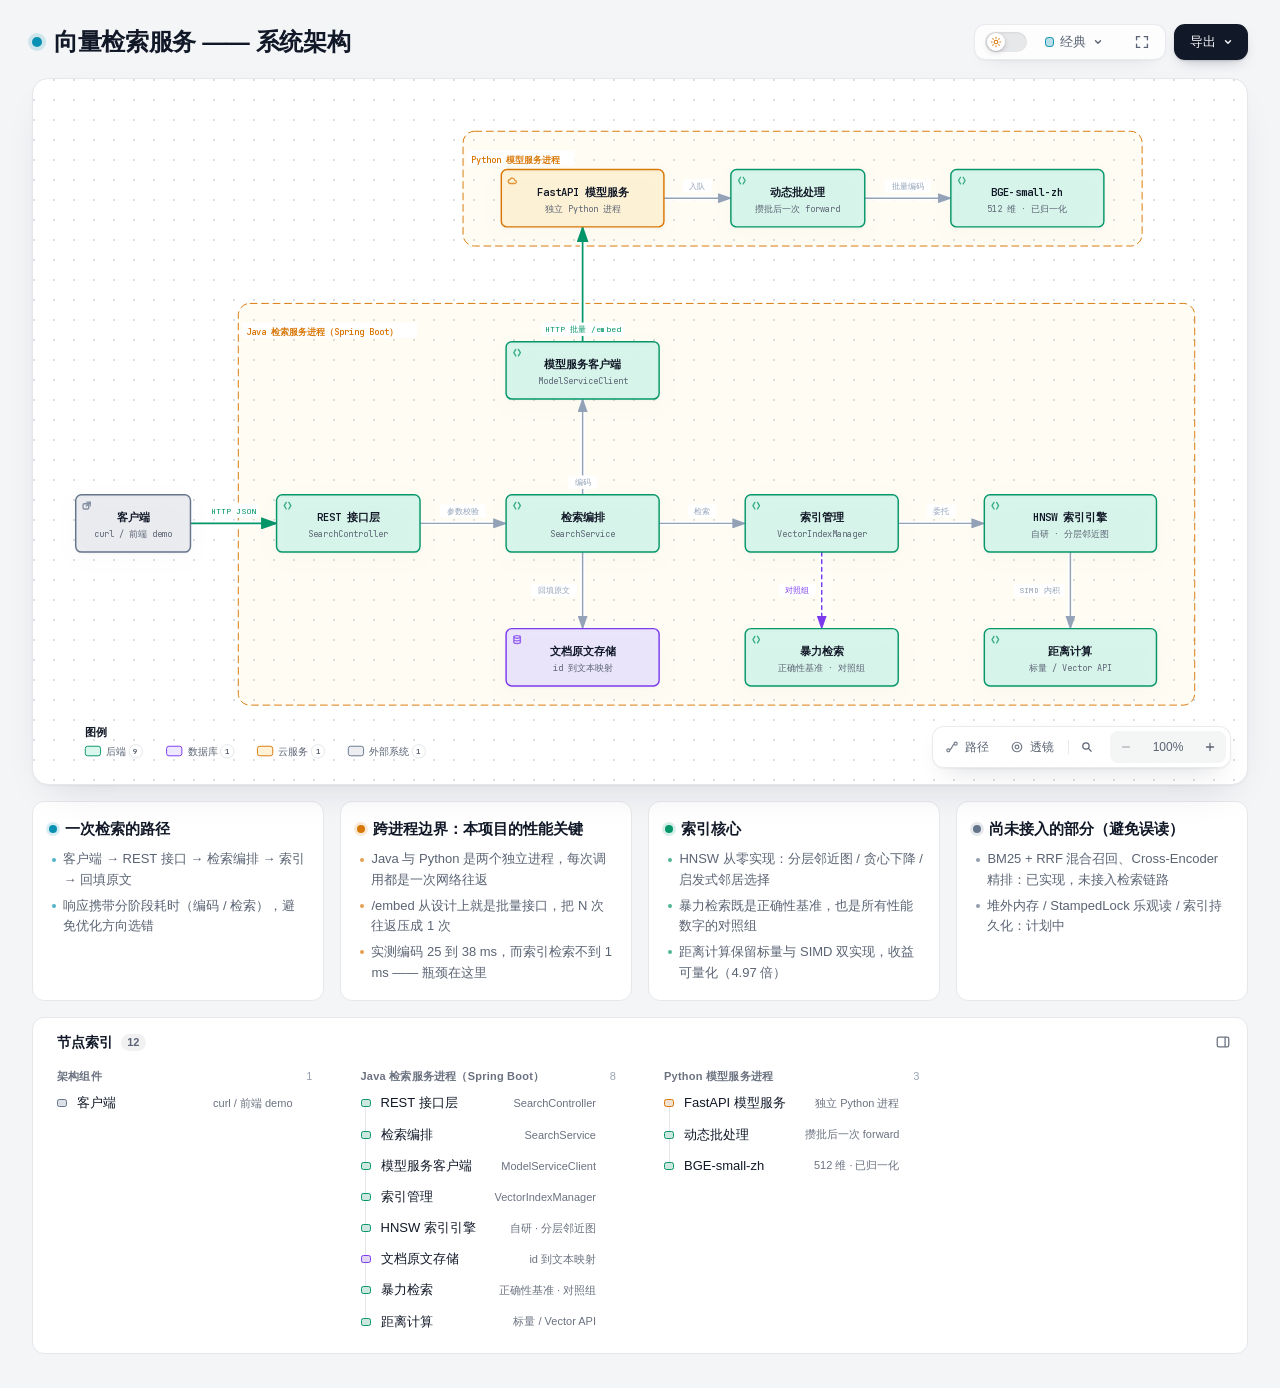
==== docs/architecture.html @ 34868aad "docs: 系统架构图 + 简历文案，并把堆外取舍写进设计决策 ## 架构图  docs/architecture.html —— 可交互（缩放 / 深浅色 / 导出图片），直接双击打开。 由 doc" ====
<!DOCTYPE html>
<html lang="zh-CN" data-theme="dark" data-preset="classic">
<head>
  <meta charset="UTF-8">
  <meta name="viewport" content="width=device-width, initial-scale=1.0">
  <meta name="generator" content="archify 3.0.1">
  <meta name="archify-reader-contract" content="declared-wide-v1">
  <title>向量检索服务 —— 系统架构</title>
  <script>
    // Resolve the theme before first paint so light-preference users don't
    // see a dark flash. The toolbar script below re-applies with UI state.
    (function () {
      try {
        var theme = null;
        try {
          var param = new URLSearchParams(window.location.search).get('theme');
          if (param === 'light' || param === 'dark') theme = param;
          if (new URLSearchParams(window.location.search).get('embed') === '1') {
            document.documentElement.setAttribute('data-embed', 'true');
          }
          if (new URLSearchParams(window.location.search).get('present') === '1') {
            document.documentElement.setAttribute('data-present', 'true');
          }
        } catch (_) {}
        if (!theme) {
          try { theme = localStorage.getItem('archify-theme'); } catch (_) {}
        }
        if (theme !== 'light' && theme !== 'dark') {
          theme = window.matchMedia('(prefers-color-scheme: light)').matches ? 'light' : 'dark';
        }
        document.documentElement.setAttribute('data-theme', theme);
      } catch (_) {}
    })();
  </script>
  <style id="archify-fonts">
/*
JetBrains Mono variable WOFF2 subsets from Google Fonts service revision v24.
These fixed bytes are shared by the viewer and its SVG/raster exports.
No local() source: an installed copy must not override the bundled font.
Uncovered characters (including CJK) still use the system fallback stack.
Upstream: https://github.com/JetBrains/JetBrainsMono

cyrillic-ext    1664 bytes  sha256 9343de2ca5d9549f792e7962375af8efb0f320c7643bfd36c884b5a30e5c396f
cyrillic        8892 bytes  sha256 4995a9a43ac659ec32fcd8b463755cd6a07b31a6e6b3894a6a153b661cf490e2
greek           6800 bytes  sha256 49c3da6c9a2b279b0f1f860f5cfb1f5dc38d88a5c7be9c9b1837bbc4e3db6111
vietnamese      5872 bytes  sha256 d44eb1936043a56038eb02dd70b243f379bef65783f94ec12f277550720411f1
latin-ext      11596 bytes  sha256 9c38cb2d0d2d93c1ee6e21fa78db76f13ea7e15e15cc64214c7ca89b6aaa35c4
latin          31340 bytes  sha256 2c32b9b3ee358c119e210f6f5195f9bd34894d78a785ff2e95d60e718e400af4

Copyright 2020 The JetBrains Mono Project Authors (https://github.com/JetBrains/JetBrainsMono)

This Font Software is licensed under the SIL Open Font License, Version 1.1.
This license is copied below, and is also available with a FAQ at:
https://openfontlicense.org


-----------------------------------------------------------
SIL OPEN FONT LICENSE Version 1.1 - 26 February 2007
-----------------------------------------------------------

PREAMBLE
The goals of the Open Font License (OFL) are to stimulate worldwide
development of collaborative font projects, to support the font creation
efforts of academic and linguistic communities, and to provide a free and
open framework in which fonts may be shared and improved in partnership
with others.

The OFL allows the licensed fonts to be used, studied, modified and
redistributed freely as long as they are not sold by themselves. The
fonts, including any derivative works, can be bundled, embedded,
redistributed and/or sold with any software provided that any reserved
names are not used by derivative works. The fonts and derivatives,
however, cannot be released under any other type of license. The
requirement for fonts to remain under this license does not apply
to any document created using the fonts or their derivatives.

DEFINITIONS
"Font Software" refers to the set of files released by the Copyright
Holder(s) under this license and clearly marked as such. This may
include source files, build scripts and documentation.

"Reserved Font Name" refers to any names specified as such after the
copyright statement(s).

"Original Version" refers to the collection of Font Software components as
distributed by the Copyright Holder(s).

"Modified Version" refers to any derivative made by adding to, deleting,
or substituting -- in part or in whole -- any of the components of the
Original Version, by changing formats or by porting the Font Software to a
new environment.

"Author" refers to any designer, engineer, programmer, technical
writer or other person who contributed to the Font Software.

PERMISSION & CONDITIONS
Permission is hereby granted, free of charge, to any person obtaining
a copy of the Font Software, to use, study, copy, merge, embed, modify,
redistribute, and sell modified and unmodified copies of the Font
Software, subject to the following conditions:

1) Neither the Font Software nor any of its individual components,
in Original or Modified Versions, may be sold by itself.

2) Original or Modified Versions of the Font Software may be bundled,
redistributed and/or sold with any software, provided that each copy
contains the above copyright notice and this license. These can be
included either as stand-alone text files, human-readable headers or
in the appropriate machine-readable metadata fields within text or
binary files as long as those fields can be easily viewed by the user.

3) No Modified Version of the Font Software may use the Reserved Font
Name(s) unless explicit written permission is granted by the corresponding
Copyright Holder. This restriction only applies to the primary font name as
presented to the users.

4) The name(s) of the Copyright Holder(s) or the Author(s) of the Font
Software shall not be used to promote, endorse or advertise any
Modified Version, except to acknowledge the contribution(s) of the
Copyright Holder(s) and the Author(s) or with their explicit written
permission.

5) The Font Software, modified or unmodified, in part or in whole,
must be distributed entirely under this license, and must not be
distributed under any other license. The requirement for fonts to
remain under this license does not apply to any document created
using the Font Software.

TERMINATION
This license becomes null and void if any of the above conditions are
not met.

DISCLAIMER
THE FONT SOFTWARE IS PROVIDED "AS IS", WITHOUT WARRANTY OF ANY KIND,
EXPRESS OR IMPLIED, INCLUDING BUT NOT LIMITED TO ANY WARRANTIES OF
MERCHANTABILITY, FITNESS FOR A PARTICULAR PURPOSE AND NONINFRINGEMENT
OF COPYRIGHT, PATENT, TRADEMARK, OR OTHER RIGHT. IN NO EVENT SHALL THE
COPYRIGHT HOLDER BE LIABLE FOR ANY CLAIM, DAMAGES OR OTHER LIABILITY,
INCLUDING ANY GENERAL, SPECIAL, INDIRECT, INCIDENTAL, OR CONSEQUENTIAL
DAMAGES, WHETHER IN AN ACTION OF CONTRACT, TORT OR OTHERWISE, ARISING
FROM, OUT OF THE USE OR INABILITY TO USE THE FONT SOFTWARE OR FROM
OTHER DEALINGS IN THE FONT SOFTWARE.
*/
    /* cyrillic-ext */
    @font-face { font-family: 'JetBrains Mono'; font-style: normal; font-weight: 400 800; font-display: swap;
      src: url([data-uri]) format('woff2');
      unicode-range: U+0460-052F, U+1C80-1C8A, U+20B4, U+2DE0-2DFF, U+A640-A69F, U+FE2E-FE2F; }
    /* cyrillic */
    @font-face { font-family: 'JetBrains Mono'; font-style: normal; font-weight: 400 800; font-display: swap;
      src: url([data-uri]) format('woff2');
      unicode-range: U+0301, U+0400-045F, U+0490-0491, U+04B0-04B1, U+2116; }
    /* greek */
    @font-face { font-family: 'JetBrains Mono'; font-style: normal; font-weight: 400 800; font-display: swap;
      src: url([data-uri]) format('woff2');
      unicode-range: U+0370-0377, U+037A-037F, U+0384-038A, U+038C, U+038E-03A1, U+03A3-03FF; }
    /* vietnamese */
    @font-face { font-family: 'JetBrains Mono'; font-style: normal; font-weight: 400 800; font-display: swap;
      src: url([data-uri]) format('woff2');
      unicode-range: U+0102-0103, U+0110-0111, U+0128-0129, U+0168-0169, U+01A0-01A1, U+01AF-01B0, U+0300-0301, U+0303-0304, U+0308-0309, U+0323, U+0329, U+1EA0-1EF9, U+20AB; }
    /* latin-ext */
    @font-face { font-family: 'JetBrains Mono'; font-style: normal; font-weight: 400 800; font-display: swap;
      src: url([data-uri]) format('woff2');
      unicode-range: U+0100-02BA, U+02BD-02C5, U+02C7-02CC, U+02CE-02D7, U+02DD-02FF, U+0304, U+0308, U+0329, U+1D00-1DBF, U+1E00-1E9F, U+1EF2-1EFF, U+2020, U+20A0-20AB, U+20AD-20C0, U+2113, U+2C60-2C7F, U+A720-A7FF; }
    /* latin */
    @font-face { font-family: 'JetBrains Mono'; font-style: normal; font-weight: 400 800; font-display: swap;
      src: url([data-uri]) format('woff2');
      unicode-range: U+0000-00FF, U+0131, U+0152-0153, U+02BB-02BC, U+02C6, U+02DA, U+02DC, U+0304, U+0308, U+0329, U+2000-206F, U+20AC, U+2122, U+2191, U+2193, U+2212, U+2215, U+FEFF, U+FFFD; }
  </style>
  <style>
    /* ==========================================================
       THEME VARIABLES — switch by toggling [data-theme] on <html>
       ========================================================== */
    :root,
    [data-theme="dark"] {
      --bg: #020617;
      --grid: #1e293b;
      --canvas-dot: rgba(148, 163, 184, 0.16);
      --text: #ffffff;
      --text-muted: #94a3b8;
      --text-dim: #475569;
      /* UI chrome and menu hints need more contrast than SVG .t-dim accents */
      --text-faint: #7d8da1;

      --panel: rgba(15, 23, 42, 0.5);
      --panel-border: #1e293b;
      --lane-fill: rgba(15, 23, 42, 0.22);
      --lane-stroke: #334155;

      --arrow: #64748b;
      --arrow-emphasis: #34d399;

      /* Opaque mask color used behind semi-transparent component fills
         so the arrows drawn underneath are properly hidden. */
      --mask: #0f172a;

      --frontend-fill:    rgba(8, 51, 68, 0.4);
      --frontend-stroke:  #22d3ee;
      --backend-fill:     rgba(6, 78, 59, 0.4);
      --backend-stroke:   #34d399;
      --database-fill:    rgba(76, 29, 149, 0.4);
      --database-stroke:  #a78bfa;
      --cloud-fill:       rgba(120, 53, 15, 0.3);
      --cloud-stroke:     #fbbf24;
      --security-fill:    rgba(136, 19, 55, 0.4);
      --security-stroke:  #fb7185;
      --messagebus-fill:  rgba(251, 146, 60, 0.3);
      --messagebus-stroke:#fb923c;
      --external-fill:    rgba(30, 41, 59, 0.5);
      --external-stroke:  #94a3b8;

      --toolbar-bg:       rgba(15, 23, 42, 0.8);
      --toolbar-border:   #334155;
      --toolbar-text:     #e2e8f0;
      --toolbar-hover:    rgba(15, 23, 42, 0.95);
      --toolbar-menu-bg:  #0f172a;
    }

    [data-theme="light"] {
      --bg: #f4f5f7;
      --grid: #e9edf2;
      --canvas-dot: #d9dee5;
      --text: #111827;
      --text-muted: #5b6474;
      --text-dim: #9aa3b2;
      --text-faint: #6b7280;

      --panel: #ffffff;
      --panel-border: #e5e7eb;
      --lane-fill: rgba(248, 250, 252, 0.65);
      --lane-stroke: #cbd5e1;

      --arrow: #94a3b8;
      --arrow-emphasis: #059669;

      --mask: #ffffff;

      --frontend-fill: rgba(34, 211, 238, 0.15);
      --frontend-stroke: #0891b2;
      --backend-fill: rgba(52, 211, 153, 0.18);
      --backend-stroke: #059669;
      --database-fill: rgba(167, 139, 250, 0.2);
      --database-stroke: #7c3aed;
      --cloud-fill: rgba(251, 191, 36, 0.18);
      --cloud-stroke: #d97706;
      --security-fill: rgba(251, 113, 133, 0.15);
      --security-stroke: #e11d48;
      --messagebus-fill: rgba(251, 146, 60, 0.15);
      --messagebus-stroke: #ea580c;
      --external-fill: rgba(148, 163, 184, 0.18);
      --external-stroke: #64748b;

      --toolbar-bg:       rgba(255, 255, 255, 0.92);
      --toolbar-border:   #cbd5e1;
      --toolbar-text:     #334155;
      --toolbar-hover:    #ffffff;
      --toolbar-menu-bg:  #ffffff;
    }

    /* ==========================================================
       SIGNAL FLOW — an opt-in, motion-forward visual preset.
       The variables also target a standalone exported SVG, whose
       root carries data-preset and data-theme directly.
       ========================================================== */
    [data-preset="signal-flow"][data-theme="dark"] {
      --bg: #030711;
      --grid: #15233a;
      --panel: rgba(6, 14, 28, 0.78);
      --panel-border: #1d3350;
      --lane-fill: rgba(9, 22, 40, 0.5);
      --lane-stroke: #2c4564;
      --text: #f5fbff;
      --text-muted: #9eb0c7;
      --text-dim: #52667f;
      --text-faint: #7890ad;
      --mask: #07101e;
      --frontend-fill: rgba(6, 182, 212, 0.14);
      --frontend-stroke: #67e8f9;
      --backend-fill: rgba(16, 185, 129, 0.14);
      --backend-stroke: #5eead4;
      --database-fill: rgba(139, 92, 246, 0.16);
      --database-stroke: #c4b5fd;
      --cloud-fill: rgba(245, 158, 11, 0.13);
      --cloud-stroke: #fcd34d;
      --security-fill: rgba(244, 63, 94, 0.13);
      --security-stroke: #fda4af;
      --messagebus-fill: rgba(249, 115, 22, 0.13);
      --messagebus-stroke: #fdba74;
      --external-fill: rgba(71, 85, 105, 0.24);
      --external-stroke: #a5b4c7;
      --arrow: #7890ad;
      --arrow-emphasis: #2dd4bf;
      --toolbar-bg: rgba(7, 16, 30, 0.86);
      --toolbar-border: #29415f;
      --toolbar-menu-bg: #07101e;
    }

    [data-preset="signal-flow"][data-theme="light"] {
      --bg: #f4f9fc;
      --grid: #d4e5ee;
      --panel: rgba(255, 255, 255, 0.82);
      --panel-border: #bfd5e2;
      --lane-fill: rgba(232, 243, 248, 0.62);
      --lane-stroke: #a9c5d5;
      --text: #102638;
      --text-muted: #587287;
      --text-dim: #8aa2b4;
      --text-faint: #668397;
      --mask: #ffffff;
      --frontend-fill: rgba(6, 182, 212, 0.09);
      --frontend-stroke: #0789a1;
      --backend-fill: rgba(5, 150, 105, 0.09);
      --backend-stroke: #087f69;
      --database-fill: rgba(124, 58, 237, 0.09);
      --database-stroke: #7254c7;
      --cloud-fill: rgba(217, 119, 6, 0.08);
      --cloud-stroke: #b9670b;
      --security-fill: rgba(225, 29, 72, 0.08);
      --security-stroke: #c53a59;
      --messagebus-fill: rgba(234, 88, 12, 0.08);
      --messagebus-stroke: #c65f27;
      --external-fill: rgba(100, 116, 139, 0.1);
      --external-stroke: #607a8c;
      --arrow: #7b97aa;
      --arrow-emphasis: #0d9488;
    }

    /* ==========================================================
       BLUEPRINT — a review-first drafting preset for deployment,
       infrastructure, and technical design documentation. It keeps
       the same semantic palette and geometry while trading glow for
       precise grid contrast, squared materials, and drafting marks.
       ========================================================== */
    [data-preset="blueprint"][data-theme="dark"] {
      --bg: #06131f;
      --grid: #17425a;
      --panel: rgba(7, 27, 43, 0.9);
      --panel-border: #27627f;
      --lane-fill: rgba(10, 43, 66, 0.36);
      --lane-stroke: #34799a;
      --text: #e3f6ff;
      --text-muted: #91b8ca;
      --text-dim: #557e92;
      --text-faint: #739caf;
      --mask: #0a2031;
      --frontend-fill: rgba(26, 157, 193, 0.14);
      --frontend-stroke: #66d9ef;
      --backend-fill: rgba(31, 155, 124, 0.13);
      --backend-stroke: #69dfbd;
      --database-fill: rgba(120, 105, 196, 0.14);
      --database-stroke: #b4a8ff;
      --cloud-fill: rgba(197, 145, 43, 0.13);
      --cloud-stroke: #ffd166;
      --security-fill: rgba(199, 76, 104, 0.13);
      --security-stroke: #ff8da1;
      --messagebus-fill: rgba(207, 112, 49, 0.13);
      --messagebus-stroke: #ffad66;
      --external-fill: rgba(84, 119, 139, 0.18);
      --external-stroke: #a7cad9;
      --arrow: #78a3b7;
      --arrow-emphasis: #64dfc1;
      --toolbar-bg: rgba(7, 28, 45, 0.92);
      --toolbar-border: #34799a;
      --toolbar-text: #d8f3ff;
      --toolbar-hover: rgba(18, 58, 83, 0.95);
      --toolbar-menu-bg: #0a2031;
    }

    [data-preset="blueprint"][data-theme="light"] {
      --bg: #edf7fa;
      --grid: #b5d5e1;
      --panel: rgba(249, 253, 255, 0.94);
      --panel-border: #78aabd;
      --lane-fill: rgba(210, 232, 240, 0.42);
      --lane-stroke: #83b2c4;
      --text: #123344;
      --text-muted: #4e7486;
      --text-dim: #86a6b4;
      --text-faint: #668c9d;
      --mask: #f9fdff;
      --frontend-fill: rgba(8, 145, 178, 0.08);
      --frontend-stroke: #087f9c;
      --backend-fill: rgba(5, 128, 101, 0.08);
      --backend-stroke: #08755f;
      --database-fill: rgba(100, 75, 180, 0.08);
      --database-stroke: #6757a8;
      --cloud-fill: rgba(181, 120, 15, 0.08);
      --cloud-stroke: #a86609;
      --security-fill: rgba(190, 48, 80, 0.07);
      --security-stroke: #b32f50;
      --messagebus-fill: rgba(196, 81, 22, 0.07);
      --messagebus-stroke: #b65120;
      --external-fill: rgba(79, 112, 128, 0.08);
      --external-stroke: #506f7e;
      --arrow: #6d93a5;
      --arrow-emphasis: #087f69;
      --toolbar-bg: rgba(247, 252, 254, 0.94);
      --toolbar-border: #8ab5c5;
      --toolbar-text: #294f61;
      --toolbar-hover: #ffffff;
      --toolbar-menu-bg: #f9fdff;
    }

    /* ==========================================================
       EDITORIAL — a warm, publication-minded preset for design
       reviews, launch notes, and documentation. The diagram keeps
       the same semantic palette and exact geometry, but trades
       software chrome for paper, ink, ruled structure, and one
       restrained vermilion accent.
       ========================================================== */
    [data-preset="editorial"][data-theme="dark"] {
      --bg: #181611;
      --grid: #39342a;
      --panel: rgba(35, 31, 24, 0.96);
      --panel-border: #625a4a;
      --lane-fill: rgba(52, 46, 35, 0.46);
      --lane-stroke: #726957;
      --text: #f4eddf;
      --text-muted: #b9ae9b;
      --text-dim: #776e60;
      --text-faint: #9d917e;
      --mask: #231f18;
      --frontend-fill: rgba(43, 133, 142, 0.16);
      --frontend-stroke: #7fc6c7;
      --backend-fill: rgba(63, 132, 92, 0.16);
      --backend-stroke: #8fc29e;
      --database-fill: rgba(117, 91, 141, 0.17);
      --database-stroke: #c0a4d0;
      --cloud-fill: rgba(170, 119, 49, 0.16);
      --cloud-stroke: #d8ad68;
      --security-fill: rgba(157, 69, 65, 0.17);
      --security-stroke: #df9085;
      --messagebus-fill: rgba(174, 79, 42, 0.16);
      --messagebus-stroke: #df946f;
      --external-fill: rgba(126, 115, 96, 0.18);
      --external-stroke: #b8ad99;
      --arrow: #948978;
      --arrow-emphasis: #dd6b3d;
      --toolbar-bg: rgba(35, 31, 24, 0.92);
      --toolbar-border: #625a4a;
      --toolbar-text: #eee5d5;
      --toolbar-hover: #302a20;
      --toolbar-menu-bg: #231f18;
    }

    [data-preset="editorial"][data-theme="light"] {
      --bg: #f2eee5;
      --grid: #d8d0c2;
      --panel: rgba(251, 248, 241, 0.97);
      --panel-border: #c4b9a6;
      --lane-fill: rgba(229, 221, 207, 0.42);
      --lane-stroke: #b8aa94;
      --text: #242018;
      --text-muted: #6f6658;
      --text-dim: #a09788;
      --text-faint: #817767;
      --mask: #fbf8f1;
      --frontend-fill: rgba(31, 117, 126, 0.09);
      --frontend-stroke: #287e84;
      --backend-fill: rgba(42, 119, 75, 0.09);
      --backend-stroke: #397b53;
      --database-fill: rgba(105, 75, 130, 0.09);
      --database-stroke: #765d86;
      --cloud-fill: rgba(157, 103, 31, 0.1);
      --cloud-stroke: #9a671f;
      --security-fill: rgba(153, 58, 52, 0.09);
      --security-stroke: #9e463f;
      --messagebus-fill: rgba(182, 70, 27, 0.09);
      --messagebus-stroke: #ad4b25;
      --external-fill: rgba(101, 91, 75, 0.09);
      --external-stroke: #746b5e;
      --arrow: #8a806f;
      --arrow-emphasis: #bb4c23;
      --toolbar-bg: rgba(251, 248, 241, 0.94);
      --toolbar-border: #c4b9a6;
      --toolbar-text: #40392f;
      --toolbar-hover: #fffdf8;
      --toolbar-menu-bg: #fbf8f1;
    }

    * { margin: 0; padding: 0; box-sizing: border-box; }

    body {
      --archify-page-top: 2rem;
      font-family: -apple-system, BlinkMacSystemFont, 'Segoe UI', 'PingFang SC', 'Hiragino Sans GB', 'Microsoft YaHei', 'Noto Sans CJK SC', 'Noto Sans', Roboto, 'Helvetica Neue', Arial, sans-serif;
      -webkit-font-smoothing: antialiased;
      background: var(--bg);
      min-height: 100vh;
      padding: var(--archify-page-top) 2rem 2rem;
      color: var(--text);
      /* Theme surfaces change together; animating the page background leaves it
         visibly out of sync with the SVG and panel for the first 200ms. */
    }

    html[data-preset="signal-flow"] body {
      background-image:
        radial-gradient(circle at 18% -8%, rgba(34, 211, 238, 0.14), transparent 34rem),
        radial-gradient(circle at 92% 18%, rgba(139, 92, 246, 0.12), transparent 30rem);
      background-attachment: fixed;
    }
    html[data-preset="signal-flow"][data-theme="light"] body {
      background-image:
        radial-gradient(circle at 18% -8%, rgba(6, 182, 212, 0.12), transparent 34rem),
        radial-gradient(circle at 92% 18%, rgba(139, 92, 246, 0.08), transparent 30rem);
    }
    html[data-preset="blueprint"] body {
      background-image:
        linear-gradient(var(--grid) 1px, transparent 1px),
        linear-gradient(90deg, var(--grid) 1px, transparent 1px);
      background-size: 32px 32px;
      background-position: -1px -1px;
      background-attachment: fixed;
    }
    html[data-preset="editorial"] body {
      background-image:
        linear-gradient(90deg, transparent 0, transparent 5.4rem, color-mix(in srgb, var(--security-stroke) 18%, transparent) 5.4rem, color-mix(in srgb, var(--security-stroke) 18%, transparent) calc(5.4rem + 1px), transparent calc(5.4rem + 1px)),
        repeating-linear-gradient(0deg, transparent 0, transparent 31px, color-mix(in srgb, var(--grid) 36%, transparent) 31px, color-mix(in srgb, var(--grid) 36%, transparent) 32px);
      background-attachment: fixed;
    }

    /* Gallery/embed mode keeps the generated artifact as the source of truth
       while presenting only its diagram surface inside a proof card. */
    html[data-embed="true"] body {
      min-height: 0;
      padding: 0;
      overflow: hidden;
      background: var(--bg);
      background-image: none;
    }
    html[data-embed="true"] .toolbar,
    html[data-embed="true"] .header,
    html[data-embed="true"] .cards,
    html[data-embed="true"] .diagram-nav,
    html[data-embed="true"] .overview-map,
    html[data-embed="true"] .focus-chip,
    html[data-embed="true"] .route-probe,
    html[data-embed="true"] .semantic-lens,
    html[data-embed="true"] .diagram-guide,
    html[data-embed="true"] .node-finder,
    html[data-embed="true"] .node-outline { display: none !important; }
    html[data-embed="true"] .container { max-width: none; }
    html[data-embed="true"] .diagram-container {
      padding: 0.5rem;
      border: 0;
      border-radius: 0;
      box-shadow: none;
    }
    html[data-embed="true"] .diagram-container svg { min-width: 0; }

    /* Presentation Stage is a viewer-only layer: it gives the live diagram
       the viewport while keeping guided views, theme, focus, and exports real.
       Embed mode wins when both query parameters are present. */
    html[data-present="true"]:not([data-embed="true"]) body {
      --archify-page-top: 1rem;
      height: 100dvh;
      min-height: 0;
      padding: 1rem;
      overflow: hidden;
    }
    html[data-present="true"]:not([data-embed="true"]) .container {
      display: flex;
      flex-direction: column;
      gap: 0.75rem;
      width: 100%;
      max-width: none;
      height: calc(100dvh - 2rem);
    }
    html[data-present="true"]:not([data-embed="true"]) .header {
      flex: none;
      min-width: 0;
      margin: 0;
      padding-right: 23rem;
    }
    html[data-present="true"]:not([data-embed="true"]) .header-row { margin-bottom: 0.25rem; }
    html[data-present="true"]:not([data-embed="true"]) .subtitle {
      overflow: hidden;
      text-overflow: ellipsis;
      white-space: nowrap;
    }

    html[data-present="true"]:not([data-embed="true"]) .diagram-container {
      display: flex;
      flex: 1 1 auto;
      align-items: center;
      justify-content: center;
      min-height: 0;
      padding: 0.75rem;
      padding-bottom: calc(0.75rem + var(--archify-nav-reserve));
    }
    html[data-present="true"]:not([data-embed="true"]) .diagram-container > svg {
      flex: 1 1 auto;
      height: 100%;
      min-height: 0;
      width: 100%;
      min-width: 0;
    }
    html[data-present="true"]:not([data-embed="true"]) .cards { display: none; }
    html[data-present="true"]:not([data-embed="true"]) #btn-present {
      border-color: var(--frontend-stroke);
      color: var(--frontend-stroke);
    }

    /* The reader owns only the outer scale. Wide diagrams and measured tall workflows keep one authored
       SVG/viewBox while the runtime chooses a desktop width from the actual
       vertical budget. This avoids device-specific files and breakpoint
       jumps between a laptop and a tall monitor. */
    .container {
      width: 100%;
      max-width: var(--archify-reader-width, 1440px);
      margin: 0 auto;
    }
    html[data-reader-narrow="true"]:not([data-present="true"]) .diagram-container > svg {
      min-width: 0;
      max-width: var(--archify-diagram-max-width);
      margin-inline: auto;
    }
    @media (min-width: 768px) and (max-height: 920px) {
      .header { margin-bottom: 1rem; }
      .diagram-container { padding: 1rem; }
      .cards { margin-top: 1rem; }
      .card { padding: 1rem; }
    }

    .header { margin-bottom: 1.5rem; padding-right: 29.5rem; }

    html[data-preset="signal-flow"] .header,
    html[data-preset="blueprint"] .header,
    html[data-preset="editorial"] .header { padding-right: 29.5rem; }

    .header-row {
      display: flex;
      align-items: center;
      gap: 0.75rem;
      min-height: 2.75rem;
      margin-bottom: 0.25rem;
    }

    .pulse-dot {
      flex: none;
      width: 10px;
      height: 10px;
      background: var(--frontend-stroke);
      border-radius: 50%;
      box-shadow: 0 0 0 4px color-mix(in srgb, var(--frontend-stroke) 16%, transparent);
      animation: none;
    }

    html[data-motion-capable="true"] .pulse-dot { animation: pulse 2s infinite; }

    @keyframes pulse {
      0%, 100% { opacity: 1; }
      50% { opacity: 0.5; }
    }

    h1 {
      font-size: 1.5rem;
      font-weight: 650;
      line-height: 1.25;
      letter-spacing: -0.015em;
    }

    .subtitle {
      color: var(--text-muted);
      font-size: 0.875rem;
      line-height: 1.55;
      margin-left: 1.375rem;
    }

    html[data-preset="signal-flow"] .header-row::after {
      content: attr(data-preset-badge-signal-flow);
      flex: none;
      margin-left: 0.25rem;
      color: var(--frontend-stroke);
      border: 1px solid var(--frontend-stroke);
      border-radius: 999px;
      padding: 0.28rem 0.6rem;
      font-size: 0.625rem;
      letter-spacing: 0.12em;
      opacity: 0.82;
      box-shadow: 0 0 20px rgba(34, 211, 238, 0.12);
      white-space: nowrap;
    }

    html[data-preset="blueprint"] .pulse-dot {
      width: 10px;
      height: 10px;
      border: 1px solid var(--frontend-stroke);
      border-radius: 1px;
      background: transparent;
      box-shadow: inset 0 0 0 2px var(--bg);
      transform: rotate(45deg);
      animation: none;
    }
    html[data-preset="blueprint"] .header-row::after {
      content: attr(data-preset-badge-blueprint);
      flex: none;
      margin-left: 0.25rem;
      padding: 0.28rem 0.55rem;
      border-top: 1px solid var(--frontend-stroke);
      border-bottom: 1px solid var(--frontend-stroke);
      color: var(--frontend-stroke);
      font-size: 0.5625rem;
      font-weight: 700;
      letter-spacing: 0.14em;
      white-space: nowrap;
    }

    html[data-preset="editorial"] h1,
    html[data-preset="editorial"] .card h3 {
      font-family: Georgia, 'Times New Roman', 'Songti SC', STSong, serif;
      letter-spacing: -0.02em;
    }
    html[data-preset="editorial"] h1 { font-size: 1.72rem; font-weight: 600; }
    html[data-preset="editorial"] .pulse-dot {
      width: 9px;
      height: 9px;
      border: 1px solid var(--arrow-emphasis);
      border-radius: 0;
      background: var(--arrow-emphasis);
      box-shadow: 0 0 0 3px color-mix(in srgb, var(--arrow-emphasis) 14%, transparent);
      transform: rotate(45deg);
      animation: none;
    }
    html[data-preset="editorial"] .header-row::after {
      content: attr(data-preset-badge-editorial);
      flex: none;
      margin-left: 0.25rem;
      padding: 0.32rem 0 0.24rem;
      border-bottom: 2px solid var(--arrow-emphasis);
      color: var(--arrow-emphasis);
      font-family: Georgia, 'Times New Roman', serif;
      font-size: 0.625rem;
      font-style: italic;
      font-weight: 600;
      letter-spacing: 0.08em;
      white-space: nowrap;
    }

    .diagram-container {
      --archify-nav-reserve: 0px;
      background: var(--panel);
      border-radius: 1rem;
      border: 1px solid var(--panel-border);
      box-shadow: 0 1px 2px rgba(15, 23, 42, 0.04), 0 16px 40px -20px rgba(15, 23, 42, 0.18);
      padding: 1.5rem;
      padding-bottom: calc(1.5rem + var(--archify-nav-reserve));
      overflow: hidden;
      position: relative;
    }

    html[data-preset="signal-flow"] .diagram-container {
      position: relative;
      overflow: hidden;
      background: linear-gradient(180deg, rgba(8, 20, 38, 0.82), rgba(3, 8, 18, 0.94));
      box-shadow: inset 0 1px 0 rgba(255, 255, 255, 0.04), 0 28px 80px rgba(0, 0, 0, 0.34);
    }
    html[data-preset="signal-flow"][data-theme="light"] .diagram-container {
      background: linear-gradient(180deg, rgba(255, 255, 255, 0.9), rgba(237, 246, 250, 0.94));
      box-shadow: inset 0 1px 0 rgba(255, 255, 255, 0.72), 0 24px 60px rgba(45, 78, 99, 0.12);
    }
    html[data-preset="blueprint"] .diagram-container {
      border-color: var(--panel-border);
      border-radius: 0.35rem;
      background: var(--panel);
      box-shadow:
        inset 0 0 0 1px color-mix(in srgb, var(--panel-border) 34%, transparent),
        0 18px 48px rgba(0, 0, 0, 0.16);
    }
    html[data-preset="blueprint"] .diagram-container::after {
      content: "";
      position: absolute;
      z-index: 10;
      inset: 0.7rem;
      pointer-events: none;
      background:
        linear-gradient(var(--frontend-stroke), var(--frontend-stroke)) left top / 1.35rem 1px no-repeat,
        linear-gradient(var(--frontend-stroke), var(--frontend-stroke)) left top / 1px 1.35rem no-repeat,
        linear-gradient(var(--frontend-stroke), var(--frontend-stroke)) right top / 1.35rem 1px no-repeat,
        linear-gradient(var(--frontend-stroke), var(--frontend-stroke)) right top / 1px 1.35rem no-repeat,
        linear-gradient(var(--frontend-stroke), var(--frontend-stroke)) left bottom / 1.35rem 1px no-repeat,
        linear-gradient(var(--frontend-stroke), var(--frontend-stroke)) left bottom / 1px 1.35rem no-repeat,
        linear-gradient(var(--frontend-stroke), var(--frontend-stroke)) right bottom / 1.35rem 1px no-repeat,
        linear-gradient(var(--frontend-stroke), var(--frontend-stroke)) right bottom / 1px 1.35rem no-repeat;
      opacity: 0.58;
    }
    html[data-preset="editorial"] .diagram-container {
      overflow: hidden;
      border-color: var(--panel-border);
      border-radius: 0.38rem;
      background:
        linear-gradient(90deg, color-mix(in srgb, var(--security-fill) 58%, transparent), transparent 12%),
        var(--panel);
      box-shadow:
        0 1px 0 color-mix(in srgb, var(--text) 6%, transparent),
        0 18px 48px color-mix(in srgb, #000 19%, transparent);
    }
    html[data-preset="editorial"] .diagram-container::after {
      position: absolute;
      z-index: 10;
      top: 0.72rem;
      right: 1.25rem;
      padding: 0.2rem 0.52rem;
      border: 1px solid var(--panel-border);
      background: var(--panel);
      color: var(--arrow-emphasis);
      content: attr(data-preset-badge-editorial-plate);
      font-family: Georgia, 'Times New Roman', serif;
      font-size: 0.52rem;
      font-style: italic;
      font-weight: 600;
      letter-spacing: 0.09em;
      pointer-events: none;
    }
    html[data-embed="true"][data-preset="editorial"] .diagram-container::after { display: none; }
    html[data-motion-capable="true"][data-preset="signal-flow"][data-ambient-motion="running"] .diagram-container::before {
      content: "";
      position: absolute;
      inset: 0;
      pointer-events: none;
      background: linear-gradient(115deg, transparent 28%, rgba(103, 232, 249, 0.035) 48%, transparent 68%);
      transform: translateX(-70%);
      animation: archify-signal-scan 4.8s ease-in-out 1 both;
    }

    /* Motion Governor gives the reader a real static state and gives the
       strongest semantic action the only motion budget. Atmosphere resets to
       its authored base instead of freezing mid-cycle. Static artifacts never
       start a decorative pulse or scan. */
    html:not([data-motion-capable="true"]) svg[data-animation="trace"] [data-animate] {
      animation: none !important;
    }
    html:not([data-motion-capable="true"]) svg[data-animation="trace"] [data-graph-role="automatic-crossover"]:has(> [data-animate="edge"]) > [data-graph-role="automatic-crossover-underlay"] {
      animation: none !important;
    }
    html[data-motion="still"] .pulse-dot,
    html[data-motion="still"] .diagram-container::before,
    html[data-motion="still"] svg[data-animation="trace"] [data-animate],
    html[data-motion-owner] .pulse-dot,
    html[data-motion-owner] .diagram-container::before,
    html[data-motion-owner] svg[data-animation="trace"] [data-animate],
    html[data-embed="true"] .pulse-dot,
    html[data-embed="true"] .diagram-container::before,
    html[data-share-playback="true"] .pulse-dot,
    html[data-share-playback="true"] .diagram-container::before,
    html[data-document-hidden="true"] .pulse-dot,
    html[data-document-hidden="true"] .diagram-container::before,
    html[data-document-hidden="true"] svg[data-animation="trace"] [data-animate],
    html[data-motion="still"] svg[data-animation="trace"] [data-graph-role="automatic-crossover"]:has(> [data-animate="edge"]) > [data-graph-role="automatic-crossover-underlay"],
    html[data-motion-owner] svg[data-animation="trace"] [data-graph-role="automatic-crossover"]:has(> [data-animate="edge"]) > [data-graph-role="automatic-crossover-underlay"],
    html[data-embed="true"] svg[data-animation="trace"] [data-graph-role="automatic-crossover"]:has(> [data-animate="edge"]) > [data-graph-role="automatic-crossover-underlay"],
    html[data-share-playback="true"] svg[data-animation="trace"] [data-graph-role="automatic-crossover"]:has(> [data-animate="edge"]) > [data-graph-role="automatic-crossover-underlay"],
    html[data-document-hidden="true"] svg[data-animation="trace"] [data-graph-role="automatic-crossover"]:has(> [data-animate="edge"]) > [data-graph-role="automatic-crossover-underlay"] {
      animation: none !important;
    }
    html[data-motion="still"] .diagram-container::before,
    html[data-motion-owner] .diagram-container::before,
    html[data-embed="true"] .diagram-container::before,
    html[data-share-playback="true"] .diagram-container::before {
      opacity: 0;
    }
    html[data-motion="still"] .intent-trace-flow,
    html[data-motion="still"] .route-probe-flow,
    html[data-motion="still"] .route-journey-flow,
    html[data-motion="still"] .semantic-lens-flow,
    html[data-motion="still"] .diagram-guide,
    html[data-motion="still"] .overview-map-live,
    html[data-document-hidden="true"] .intent-trace-flow,
    html[data-document-hidden="true"] .route-probe-flow,
    html[data-document-hidden="true"] .route-journey-flow,
    html[data-document-hidden="true"] .semantic-lens-flow,
    html[data-document-hidden="true"] .diagram-guide,
    html[data-document-hidden="true"] .overview-map-live {
      animation: none !important;
    }

    html[data-motion="still"] .intent-trace-flow,
    html[data-motion="still"] .route-probe-flow {
      stroke-dasharray: none;
      stroke-dashoffset: 0;
      opacity: 0.72;
    }
    html[data-motion="still"] .route-journey-overlay,
    html[data-document-hidden="true"] .route-journey-overlay { display: none !important; }
    html[data-motion="still"] .relationship-pulse-overlay { display: none !important; }

    html[data-motion="still"] svg [data-node-id],
    html[data-motion="still"] svg [data-edge-from],
    html[data-motion="still"] svg [data-detail],
    html[data-motion="still"] svg [data-detail-anchor],
    html[data-motion="still"] svg [data-legend-hit],
    html[data-motion="still"] svg {
      transition: none !important;
    }

    svg {
      font-family: 'JetBrains Mono', ui-monospace, SFMono-Regular, Menlo, Consolas, 'DejaVu Sans Mono', 'Liberation Mono', 'Noto Sans Mono CJK SC', 'PingFang SC', 'Hiragino Sans GB', 'Microsoft YaHei', monospace;
      width: 100%;
      min-width: min(900px, 100%);
      display: block;
      transform-origin: 0 0;
      transition: transform 0.18s ease;
    }

    .diagram-container.is-camera-moving svg {
      transition: transform 0.42s cubic-bezier(0.22, 1, 0.36, 1);
    }
    .diagram-container.is-camera-transaction svg { transition: none; }
    .diagram-container.is-pannable { cursor: grab; }
    .diagram-container.is-panning { cursor: grabbing; user-select: none; }
    .diagram-container.is-panning svg { transition: none; }

    .diagram-nav {
      position: absolute;
      right: 1rem;
      bottom: 1rem;
      z-index: 12;
      translate: 0 calc(-1 * var(--archify-dock-lift, 0px));
      display: inline-flex;
      align-items: center;
      max-width: calc(100% - 2rem);
      padding: 0.25rem;
      gap: 0.0625rem;
      overflow-x: auto;
      border: 1px solid color-mix(in srgb, var(--panel-border) 80%, transparent);
      border-radius: 0.75rem;
      background: color-mix(in srgb, var(--panel) 84%, transparent);
      box-shadow: 0 1px 2px rgba(15, 23, 42, 0.05), 0 10px 28px -14px rgba(15, 23, 42, 0.28);
      backdrop-filter: blur(14px) saturate(1.2);
      scrollbar-width: none;
    }
    .diagram-nav::-webkit-scrollbar { display: none; }
    .diagram-nav button,
    .focus-chip button {
      border: 0;
      background: transparent;
      color: var(--toolbar-text);
      font: inherit;
      cursor: pointer;
    }
    .diagram-nav button {
      min-width: 2rem;
      height: 2rem;
      padding: 0 0.4rem;
      border-radius: 0.5rem;
      color: var(--text-muted);
      font-size: 0.75rem;
      font-weight: 500;
      letter-spacing: 0;
      transition: background 0.15s, color 0.15s;
    }
    .diagram-nav button:hover,
    .diagram-nav button:focus-visible {
      color: var(--text);
      background: color-mix(in srgb, var(--text) 6%, transparent);
    }
    .diagram-nav button:hover,
    .diagram-nav button:focus-visible,
    .focus-chip button:hover,
    .focus-chip button:focus-visible { background: var(--toolbar-hover); }
    .diagram-nav button:focus-visible,
    .focus-chip button:focus-visible {
      outline: 2px solid var(--frontend-stroke);
      outline-offset: 1px;
    }
    .diagram-nav button:disabled { opacity: 0.38; cursor: default; }
    /* The Guide stays on the ? shortcut; Map only earns dock space once the
       reader has zoomed past the full diagram (or opened it from the keyboard). */
    .diagram-nav button[hidden] { display: none; }
    .diagram-container:not(.is-pannable) #btn-overview-map:not([data-radar-requested]):not(:focus) { display: none; }
    .diagram-nav button:disabled:hover { background: transparent; }
    .diagram-nav #btn-route-probe,
    .diagram-nav #btn-overview-map,
    .diagram-nav #btn-semantic-lens {
      min-width: auto;
      padding-inline: 0.6rem;
      color: var(--text-muted);
      font-weight: 500;
    }
    .diagram-nav #btn-node-finder,
    .diagram-nav [data-view="out"] {
      position: relative;
      margin-left: 0.375rem;
    }
    .diagram-nav #btn-node-finder::before,
    .diagram-nav [data-view="out"]::before {
      position: absolute;
      top: 0.55rem;
      bottom: 0.55rem;
      left: -0.19rem;
      width: 1px;
      background: color-mix(in srgb, var(--panel-border) 90%, transparent);
      content: "";
      pointer-events: none;
    }
    .diagram-nav-icon {
      display: block;
      width: 0.875rem;
      height: 0.875rem;
      margin: auto;
      background: currentColor;
      -webkit-mask-position: center;
      -webkit-mask-repeat: no-repeat;
      -webkit-mask-size: contain;
      mask-position: center;
      mask-repeat: no-repeat;
      mask-size: contain;
    }
    .diagram-nav-icon.find {
      -webkit-mask-image: url("data:image/svg+xml,%3Csvg xmlns='http://www.w3.org/2000/svg' viewBox='0 0 20 20'%3E%3Ccircle cx='8.5' cy='8.5' r='4.5' fill='none' stroke='black' stroke-width='1.8'/%3E%3Cpath d='m12 12 4 4' fill='none' stroke='black' stroke-width='1.8' stroke-linecap='round'/%3E%3C/svg%3E");
      mask-image: url("data:image/svg+xml,%3Csvg xmlns='http://www.w3.org/2000/svg' viewBox='0 0 20 20'%3E%3Ccircle cx='8.5' cy='8.5' r='4.5' fill='none' stroke='black' stroke-width='1.8'/%3E%3Cpath d='m12 12 4 4' fill='none' stroke='black' stroke-width='1.8' stroke-linecap='round'/%3E%3C/svg%3E");
    }
    .diagram-nav-icon.guide {
      -webkit-mask-image: url("data:image/svg+xml,%3Csvg xmlns='http://www.w3.org/2000/svg' viewBox='0 0 20 20'%3E%3Ccircle cx='10' cy='10' r='7' fill='none' stroke='black' stroke-width='1.7'/%3E%3Cpath d='M7.8 7.3a2.4 2.4 0 014.6.9c0 1.8-2.4 2-2.4 3.7M10 14.9h.01' fill='none' stroke='black' stroke-width='1.7' stroke-linecap='round'/%3E%3C/svg%3E");
      mask-image: url("data:image/svg+xml,%3Csvg xmlns='http://www.w3.org/2000/svg' viewBox='0 0 20 20'%3E%3Ccircle cx='10' cy='10' r='7' fill='none' stroke='black' stroke-width='1.7'/%3E%3Cpath d='M7.8 7.3a2.4 2.4 0 014.6.9c0 1.8-2.4 2-2.4 3.7M10 14.9h.01' fill='none' stroke='black' stroke-width='1.7' stroke-linecap='round'/%3E%3C/svg%3E");
    }
    .diagram-nav-icon.minus {
      -webkit-mask-image: url("data:image/svg+xml,%3Csvg xmlns='http://www.w3.org/2000/svg' viewBox='0 0 20 20'%3E%3Cpath d='M5 10h10' fill='none' stroke='black' stroke-width='1.8' stroke-linecap='round'/%3E%3C/svg%3E");
      mask-image: url("data:image/svg+xml,%3Csvg xmlns='http://www.w3.org/2000/svg' viewBox='0 0 20 20'%3E%3Cpath d='M5 10h10' fill='none' stroke='black' stroke-width='1.8' stroke-linecap='round'/%3E%3C/svg%3E");
    }
    .diagram-nav-icon.plus {
      -webkit-mask-image: url("data:image/svg+xml,%3Csvg xmlns='http://www.w3.org/2000/svg' viewBox='0 0 20 20'%3E%3Cpath d='M10 5v10M5 10h10' fill='none' stroke='black' stroke-width='1.8' stroke-linecap='round'/%3E%3C/svg%3E");
      mask-image: url("data:image/svg+xml,%3Csvg xmlns='http://www.w3.org/2000/svg' viewBox='0 0 20 20'%3E%3Cpath d='M10 5v10M5 10h10' fill='none' stroke='black' stroke-width='1.8' stroke-linecap='round'/%3E%3C/svg%3E");
    }
    .diagram-nav [data-view="reset"] {
      display: inline-flex;
      align-items: center;
      justify-content: center;
      gap: 0.2rem;
      min-width: 3.1rem;
      padding-inline: 0.35rem;
    }
    .diagram-nav [data-view="reset"][data-detail-visible] {
      min-width: 3.8rem;
    }
    .diagram-nav-detail {
      color: color-mix(in srgb, var(--toolbar-text) 52%, transparent);
      font-size: 0.44rem;
      font-weight: 700;
      line-height: 1;
      letter-spacing: 0.07em;
    }
    .diagram-nav-percent {
      color: var(--text-muted);
      font-size: 0.75rem;
      font-weight: 500;
      font-variant-numeric: tabular-nums;
      line-height: 1;
    }
    /* Mode buttons carry a small glyph so the dock reads as one icon language. */
    .diagram-nav #btn-route-probe,
    .diagram-nav #btn-overview-map,
    .diagram-nav #btn-semantic-lens {
      display: inline-flex;
      align-items: center;
      gap: 0.375rem;
      padding-inline: 0.55rem 0.65rem;
    }
    .diagram-nav #btn-route-probe::before,
    .diagram-nav #btn-overview-map::before,
    .diagram-nav #btn-semantic-lens::before {
      flex: none;
      width: 0.875rem;
      height: 0.875rem;
      background: currentColor;
      content: "";
      opacity: 0.85;
      -webkit-mask: var(--nav-glyph) center / contain no-repeat;
      mask: var(--nav-glyph) center / contain no-repeat;
    }
    .diagram-nav #btn-route-probe { --nav-glyph: url("data:image/svg+xml,%3Csvg xmlns='http://www.w3.org/2000/svg' viewBox='0 0 20 20'%3E%3Cg fill='none' stroke='black' stroke-width='1.7' stroke-linecap='round'%3E%3Ccircle cx='4.8' cy='14.8' r='2.2'/%3E%3Ccircle cx='15.2' cy='5.2' r='2.2'/%3E%3Cpath d='M6.9 13.9c3.8-1.4 2.6-6.3 6.2-7.8'/%3E%3C/g%3E%3C/svg%3E"); }
    .diagram-nav #btn-overview-map { --nav-glyph: url("data:image/svg+xml,%3Csvg xmlns='http://www.w3.org/2000/svg' viewBox='0 0 20 20'%3E%3Cg fill='none' stroke='black' stroke-width='1.7' stroke-linejoin='round'%3E%3Cpath d='M2.8 5.4 7.4 3.5l5.2 2 4.6-1.9v11l-4.6 1.9-5.2-2-4.6 1.9z'/%3E%3Cpath d='M7.4 3.5v11M12.6 5.5v11'/%3E%3C/g%3E%3C/svg%3E"); }
    .diagram-nav #btn-semantic-lens { --nav-glyph: url("data:image/svg+xml,%3Csvg xmlns='http://www.w3.org/2000/svg' viewBox='0 0 20 20'%3E%3Cg fill='none' stroke='black' stroke-width='1.7'%3E%3Ccircle cx='10' cy='10' r='6.8'/%3E%3Ccircle cx='10' cy='10' r='2.6'/%3E%3C/g%3E%3C/svg%3E"); }
    /* Zoom out / level / zoom in join into one stepper well. */
    .diagram-nav [data-view="out"],
    .diagram-nav [data-view="reset"],
    .diagram-nav [data-view="in"] {
      border-radius: 0;
      background: color-mix(in srgb, var(--text) 4.5%, transparent);
    }
    .diagram-nav [data-view="out"] { margin-left: 0.375rem; border-radius: 0.5rem 0 0 0.5rem; }
    .diagram-nav [data-view="out"]::before { display: none; }
    .diagram-nav [data-view="reset"],
    .diagram-nav [data-view="in"] { margin-left: -0.0625rem; }
    .diagram-nav [data-view="in"] { border-radius: 0 0.5rem 0.5rem 0; }
    .diagram-nav [data-view="out"]:hover,
    .diagram-nav [data-view="reset"]:hover,
    .diagram-nav [data-view="in"]:hover { background: color-mix(in srgb, var(--text) 9%, transparent); }
    .diagram-nav [data-view="out"]:disabled,
    .diagram-nav [data-view="in"]:disabled { opacity: 1; color: color-mix(in srgb, var(--text-muted) 40%, transparent); }
    .diagram-nav [data-view="out"]:disabled:hover,
    .diagram-nav [data-view="in"]:disabled:hover { background: color-mix(in srgb, var(--text) 4.5%, transparent); }
    .diagram-nav [data-view="reset"] { min-width: 3.25rem; }
    .diagram-container[data-camera-indicator="true"] .diagram-nav-detail,
    .diagram-container[data-camera-indicator="true"] .diagram-nav-percent { color: var(--frontend-stroke); }
    .diagram-nav #btn-diagram-guide[aria-expanded="true"] {
      color: var(--cloud-stroke);
      background: var(--toolbar-hover);
    }

    /* Semantic Radar is a deliberately simplified, viewer-only overview. It
       uses authored node bounds and the live camera viewport rather than
       cloning the canonical SVG, so IDs, filters, animation, and export state
       stay singular and deterministic. */
    .overview-map {
      position: absolute;
      right: 1rem;
      bottom: calc(4.15rem + var(--archify-nav-reserve));
      z-index: 12;
      width: 11.25rem;
      overflow: hidden;
      border: 1px solid color-mix(in srgb, var(--frontend-stroke) 52%, var(--toolbar-border));
      border-radius: 0.78rem;
      background: var(--toolbar-menu-bg);
      color: var(--toolbar-text);
      box-shadow: 0 16px 42px rgba(0, 0, 0, 0.3);
      backdrop-filter: blur(16px);
      font-size: 0.625rem;
    }
    .overview-map[hidden] { display: none; }
    .overview-map[data-docked="true"] {
      position: fixed;
      right: var(--archify-radar-right, 1rem);
      top: var(--archify-radar-top, 1rem);
      bottom: auto;
    }
    .overview-map[data-docked="true"][data-dock-side="left"] {
      right: auto;
      left: var(--archify-radar-left, 1rem);
    }
    html[data-preset="blueprint"] .overview-map { border-radius: 0.28rem; }
    .overview-map-head {
      display: grid;
      grid-template-columns: auto minmax(0, 1fr) auto;
      align-items: center;
      gap: 0.45rem;
      min-height: 2.25rem;
      padding: 0.42rem 0.48rem 0.38rem 0.55rem;
      border-bottom: 1px solid var(--toolbar-border);
      background: linear-gradient(110deg, color-mix(in srgb, var(--frontend-fill) 45%, transparent), transparent 68%);
      cursor: grab;
      touch-action: none;
      user-select: none;
    }
    .overview-map[data-panel-dragging="true"] .overview-map-head { cursor: grabbing; }
    .overview-map[data-placement-invalid="true"] {
      border-color: var(--security-stroke);
      box-shadow: 0 0 0 2px color-mix(in srgb, var(--security-stroke) 34%, transparent), 0 16px 42px rgba(0, 0, 0, 0.3);
    }
    .overview-map[data-compact="true"] {
      width: 7.4rem;
    }
    .overview-map[data-compact="true"] .overview-map-head {
      grid-template-columns: minmax(0, 1fr) auto;
      gap: 0.24rem;
      min-height: 1.5rem;
      padding: 0.05rem 0.16rem 0.05rem 0.32rem;
      border-bottom: 0;
    }
    .overview-map[data-compact="true"] .overview-map-live,
    .overview-map[data-compact="true"] .overview-map-copy,
    .overview-map[data-compact="true"] .overview-map-surface,
    .overview-map[data-compact="true"] .overview-map-hint {
      display: none;
    }
    .overview-map[data-compact="true"] .overview-map-expand { display: inline-flex; }
    .overview-map[data-compact="true"] .overview-map-close {
      width: 1.15rem;
      height: 1.15rem;
      font-size: 0.72rem;
    }
    .overview-map-live {
      width: 0.42rem;
      height: 0.42rem;
      border-radius: 50%;
      background: var(--backend-stroke);
      box-shadow: 0 0 0 0 color-mix(in srgb, var(--backend-stroke) 52%, transparent);
      animation: archify-radar-live 2.4s ease-out infinite;
    }
    .overview-map-copy { min-width: 0; line-height: 1.1; }
    .overview-map-copy strong {
      display: block;
      overflow: hidden;
      color: var(--frontend-stroke);
      font-size: 0.59rem;
      letter-spacing: 0.12em;
      text-transform: uppercase;
      white-space: nowrap;
      text-overflow: ellipsis;
    }
    .overview-map-copy small {
      display: block;
      margin-top: 0.18rem;
      overflow: hidden;
      color: var(--text-faint);
      font-size: 0.52rem;
      letter-spacing: 0.04em;
      white-space: nowrap;
      text-overflow: ellipsis;
    }
    .overview-map-expand {
      display: none;
      align-items: center;
      justify-content: center;
      min-width: 0;
      height: 1.2rem;
      padding: 0 0.34rem;
      overflow: hidden;
      border: 0;
      border-radius: 0.3rem;
      background: transparent;
      color: var(--frontend-stroke);
      font: inherit;
      font-size: 0.49rem;
      font-weight: 700;
      letter-spacing: 0.06em;
      text-transform: uppercase;
      white-space: nowrap;
      cursor: pointer;
    }
    .overview-map-close {
      width: 1.55rem;
      height: 1.55rem;
      padding: 0;
      border: 0;
      border-radius: 0.34rem;
      background: transparent;
      color: var(--toolbar-text);
      font: inherit;
      font-size: 0.9rem;
      cursor: pointer;
    }
    .overview-map-expand:hover,
    .overview-map-expand:focus-visible,
    .overview-map-close:hover,
    .overview-map-close:focus-visible { background: var(--toolbar-hover); }
    .overview-map-expand:focus-visible,
    .overview-map-close:focus-visible,
    .overview-map-surface:focus-visible,
    .overview-map-node:focus-visible {
      outline: 2px solid var(--frontend-stroke);
      outline-offset: 1px;
    }
    .overview-map-surface {
      position: relative;
      height: 7rem;
      margin: 0.42rem;
      overflow: hidden;
      border: 1px solid color-mix(in srgb, var(--panel-border) 72%, transparent);
      border-radius: 0.42rem;
      background:
        linear-gradient(color-mix(in srgb, var(--panel-border) 26%, transparent) 1px, transparent 1px),
        linear-gradient(90deg, color-mix(in srgb, var(--panel-border) 26%, transparent) 1px, transparent 1px),
        color-mix(in srgb, var(--bg) 86%, transparent);
      background-size: 12px 12px;
      cursor: crosshair;
      touch-action: none;
    }
    html[data-preset="blueprint"] .overview-map-surface { border-radius: 0.1rem; }
    .overview-map-surface > svg {
      width: 100%;
      height: 100%;
      min-width: 0;
      transform: none !important;
      transition: none !important;
      display: block;
      overflow: visible;
    }
    .overview-map-node {
      fill: var(--backend-stroke);
      fill-opacity: 0.52;
      stroke: var(--backend-stroke);
      stroke-opacity: 0.86;
      vector-effect: non-scaling-stroke;
      cursor: pointer;
      transition: fill-opacity 140ms ease, stroke-width 140ms ease, filter 140ms ease;
    }
    .overview-map-node[data-kind="frontend"],
    .overview-map-node[data-kind="start"] { fill: var(--frontend-stroke); stroke: var(--frontend-stroke); }
    .overview-map-node[data-kind="database"],
    .overview-map-node[data-kind="success"] { fill: var(--database-stroke); stroke: var(--database-stroke); }
    .overview-map-node[data-kind="cloud"],
    .overview-map-node[data-kind="waiting"] { fill: var(--cloud-stroke); stroke: var(--cloud-stroke); }
    .overview-map-node[data-kind="messagebus"] { fill: var(--messagebus-stroke); stroke: var(--messagebus-stroke); }
    .overview-map-node[data-kind="security"],
    .overview-map-node[data-kind="decision"],
    .overview-map-node[data-kind="failure"] { fill: var(--security-stroke); stroke: var(--security-stroke); }
    .overview-map-node[data-kind="external"],
    .overview-map-node[data-kind="neutral"] { fill: var(--external-stroke); stroke: var(--external-stroke); }
    .overview-map-node[data-radar-active="true"],
    .overview-map-node:hover,
    .overview-map-node:focus-visible {
      fill-opacity: 0.92;
      stroke-width: 2.2;
      filter: drop-shadow(0 0 3px currentColor);
    }
    .overview-map-viewport {
      fill: color-mix(in srgb, var(--frontend-fill) 56%, transparent);
      stroke: var(--frontend-stroke);
      stroke-width: 2;
      vector-effect: non-scaling-stroke;
      pointer-events: none;
      filter: drop-shadow(0 0 3px color-mix(in srgb, var(--frontend-stroke) 54%, transparent));
    }
    .overview-map-hint {
      display: flex;
      justify-content: space-between;
      gap: 0.5rem;
      padding: 0 0.52rem 0.46rem;
      color: var(--text-faint);
      font-size: 0.49rem;
      letter-spacing: 0.06em;
      text-transform: uppercase;
    }
    .diagram-nav #btn-overview-map[aria-expanded="true"] {
      color: var(--frontend-stroke);
      background: color-mix(in srgb, var(--frontend-stroke) 11%, transparent);
    }
    .overview-map-feedback {
      position: absolute;
      right: 1rem;
      bottom: 4.15rem;
      z-index: 13;
      max-width: min(16rem, calc(100% - 2rem));
      padding: 0.38rem 0.55rem;
      border: 1px solid color-mix(in srgb, var(--frontend-stroke) 52%, var(--toolbar-border));
      border-radius: 0.5rem;
      background: var(--toolbar-menu-bg);
      color: var(--toolbar-text);
      box-shadow: 0 8px 24px rgba(0, 0, 0, 0.2);
      font-size: 0.52rem;
      line-height: 1.35;
      pointer-events: none;
    }
    .overview-map-feedback[hidden] { display: none; }
    .focus-chip[data-radar-yielded="true"] { display: none !important; }
    .diagram-nav #btn-route-probe[aria-pressed="true"] {
      color: var(--backend-stroke);
      background: color-mix(in srgb, var(--backend-stroke) 11%, transparent);
    }
    .diagram-nav #btn-semantic-lens[aria-expanded="true"],
    .diagram-nav #btn-semantic-lens[aria-pressed="true"] {
      color: var(--database-stroke);
      background: color-mix(in srgb, var(--database-stroke) 11%, transparent);
    }

    /* Semantic Lens turns the compiled node-kind palette into an analytical
       legend. One kind reveals its real traffic; two kinds compare only their
       direct authored relationships. Geometry and the canonical SVG stay put. */
    .semantic-lens {
      position: absolute;
      right: 1rem;
      bottom: calc(4.15rem + var(--archify-nav-reserve));
      z-index: 24;
      width: min(20rem, calc(100% - 2rem));
      overflow: hidden;
      border: 1px solid color-mix(in srgb, var(--database-stroke) 58%, var(--toolbar-border));
      border-radius: 0.82rem;
      background:
        linear-gradient(135deg, color-mix(in srgb, var(--database-fill) 34%, transparent), transparent 48%),
        var(--toolbar-menu-bg);
      color: var(--toolbar-text);
      box-shadow: 0 18px 52px rgba(0, 0, 0, 0.36);
      backdrop-filter: blur(18px);
      animation: archify-lens-in 180ms cubic-bezier(0.22, 1, 0.36, 1);
    }
    .semantic-lens[hidden] { display: none; }
    .semantic-lens[data-dock-side="left"] { left: 1rem; right: auto; }
    .semantic-lens[data-dock-side="right"] { left: auto; right: 1rem; }
    html[data-preset="blueprint"] .semantic-lens { border-radius: 0.28rem; }
    .semantic-lens-head {
      display: grid;
      grid-template-columns: minmax(0, 1fr) auto;
      align-items: start;
      gap: 0.75rem;
      padding: 0.72rem 0.78rem 0.62rem;
      border-bottom: 1px solid var(--toolbar-border);
    }
    .semantic-lens-eyebrow {
      display: block;
      color: var(--database-stroke);
      font-size: 0.5rem;
      font-weight: 800;
      letter-spacing: 0.16em;
      text-transform: uppercase;
    }
    .semantic-lens-title {
      display: block;
      margin-top: 0.16rem;
      color: var(--text);
      font-size: 0.82rem;
      letter-spacing: -0.02em;
    }
    .semantic-lens-close {
      width: 1.75rem;
      height: 1.75rem;
      padding: 0;
      border: 0;
      border-radius: 0.35rem;
      background: transparent;
      color: var(--toolbar-text);
      font: inherit;
      font-size: 1rem;
      cursor: pointer;
    }
    .semantic-lens-close:hover,
    .semantic-lens-close:focus-visible { background: var(--toolbar-hover); }
    .semantic-lens-instruction {
      margin: 0;
      padding: 0.52rem 0.78rem 0.48rem;
      color: var(--text-faint);
      font-size: 0.55rem;
      line-height: 1.45;
    }
    .semantic-lens-kinds {
      display: grid;
      grid-template-columns: 1fr 1fr;
      gap: 0.3rem;
      max-height: min(15rem, 40vh);
      padding: 0 0.5rem 0.5rem;
      overflow-y: auto;
      scrollbar-width: thin;
    }
    .semantic-lens-kind {
      --lens-color: var(--external-stroke);
      display: grid;
      grid-template-columns: auto minmax(0, 1fr) auto;
      align-items: center;
      gap: 0.42rem;
      min-width: 0;
      min-height: 2.15rem;
      padding: 0.35rem 0.42rem;
      border: 1px solid color-mix(in srgb, var(--lens-color) 24%, var(--toolbar-border));
      border-radius: 0.45rem;
      background: color-mix(in srgb, var(--panel) 76%, transparent);
      color: var(--toolbar-text);
      font: inherit;
      text-align: left;
      cursor: pointer;
      transition: border-color 140ms ease, background 140ms ease, opacity 140ms ease;
    }
    html[data-preset="blueprint"] .semantic-lens-kind { border-radius: 0.12rem; }
    .semantic-lens-kind[data-kind="frontend"],
    .semantic-lens-kind[data-kind="start"] { --lens-color: var(--frontend-stroke); }
    .semantic-lens-kind[data-kind="backend"],
    .semantic-lens-kind[data-kind="active"] { --lens-color: var(--backend-stroke); }
    .semantic-lens-kind[data-kind="database"],
    .semantic-lens-kind[data-kind="success"] { --lens-color: var(--database-stroke); }
    .semantic-lens-kind[data-kind="cloud"],
    .semantic-lens-kind[data-kind="waiting"] { --lens-color: var(--cloud-stroke); }
    .semantic-lens-kind[data-kind="messagebus"] { --lens-color: var(--messagebus-stroke); }
    .semantic-lens-kind[data-kind="security"],
    .semantic-lens-kind[data-kind="decision"],
    .semantic-lens-kind[data-kind="failure"] { --lens-color: var(--security-stroke); }
    .semantic-lens-kind:hover,
    .semantic-lens-kind:focus-visible,
    .semantic-lens-kind[aria-pressed="true"] {
      border-color: color-mix(in srgb, var(--lens-color) 78%, var(--toolbar-border));
      background: color-mix(in srgb, var(--lens-color) 11%, var(--panel));
    }
    .semantic-lens-kind:focus-visible,
    .semantic-lens-close:focus-visible,
    .semantic-lens-actions button:focus-visible {
      outline: 2px solid var(--database-stroke);
      outline-offset: 1px;
    }
    .semantic-lens-kind:disabled { opacity: 0.34; cursor: default; }
    .semantic-lens-swatch {
      width: 0.48rem;
      height: 0.48rem;
      border-radius: 50%;
      background: var(--lens-color);
      box-shadow: 0 0 8px color-mix(in srgb, var(--lens-color) 58%, transparent);
    }
    .semantic-lens-kind strong {
      overflow: hidden;
      color: var(--text);
      font-size: 0.61rem;
      text-overflow: ellipsis;
      white-space: nowrap;
    }
    .semantic-lens-kind em {
      color: var(--lens-color);
      font-size: 0.54rem;
      font-style: normal;
      font-weight: 800;
    }
    .semantic-lens-status {
      min-height: 2.5rem;
      margin: 0;
      padding: 0.55rem 0.78rem;
      border-top: 1px solid var(--toolbar-border);
      color: var(--text-faint);
      font-size: 0.55rem;
      line-height: 1.45;
    }
    .semantic-lens-status strong { color: var(--database-stroke); font-weight: 800; }
    .semantic-lens-actions {
      display: flex;
      justify-content: flex-end;
      gap: 0.28rem;
      padding: 0 0.62rem 0.62rem;
    }
    .semantic-lens-actions button {
      min-height: 1.8rem;
      padding: 0.28rem 0.48rem;
      border: 0;
      border-radius: 0.35rem;
      background: transparent;
      color: var(--toolbar-text);
      font: inherit;
      font-size: 0.56rem;
      cursor: pointer;
    }
    .semantic-lens-actions button:hover { background: var(--toolbar-hover); }
    .semantic-lens-actions #semantic-lens-copy { color: var(--database-stroke); }
    @keyframes archify-lens-in {
      from { opacity: 0; transform: translateY(5px) scale(0.985); }
      to { opacity: 1; transform: translateY(0) scale(1); }
    }

    /* Route Probe answers a reader question over the compiled semantic graph:
       choose two stable nodes and reveal the shortest authored directed route.
       The receipt and signal live entirely in the viewer layer. */
    .route-probe {
      position: absolute;
      left: 1rem;
      bottom: calc(1rem + var(--archify-nav-reserve));
      z-index: 12;
      width: min(46rem, calc(100% - 25rem));
      min-width: 18rem;
      overflow: hidden;
      border: 1px solid color-mix(in srgb, var(--backend-stroke) 62%, var(--toolbar-border));
      border-radius: 0.82rem;
      background:
        linear-gradient(115deg, color-mix(in srgb, var(--backend-fill) 50%, transparent), transparent 62%),
        var(--toolbar-menu-bg);
      color: var(--toolbar-text);
      box-shadow: 0 18px 48px rgba(0, 0, 0, 0.3);
      backdrop-filter: blur(16px);
      font-size: 0.75rem;
    }
    .route-probe[hidden] { display: none; }
    /* Picking needs one line of guidance, not a wide empty card; the panel
       widens only when there is a traced route to show. */
    .route-probe:not([data-state="result"]) { width: min(22rem, calc(100% - 2rem)); min-width: 0; }
    .route-probe-path:has(> .route-probe-placeholder:only-child) { display: none; }
    .route-probe[data-route-dock="top"] {
      top: 1rem;
      bottom: auto;
    }
    html[data-preset="blueprint"] .route-probe { border-radius: 0.25rem; }
    .route-probe-head {
      display: grid;
      grid-template-columns: minmax(0, 1fr) auto;
      align-items: start;
      gap: 0.65rem;
      padding: 0.625rem 0.75rem 0.5rem;
      border-bottom: 1px solid color-mix(in srgb, var(--toolbar-border) 80%, transparent);
    }
    .route-probe-copy { min-width: 0; }
    .route-probe-eyebrow {
      display: block;
      color: var(--backend-stroke);
      font-size: 0.6875rem;
      font-weight: 600;
      letter-spacing: 0.02em;
    }
    .route-probe-title {
      display: block;
      margin-top: 0.14rem;
      overflow: hidden;
      color: var(--toolbar-text);
      font-size: 0.875rem;
      font-weight: 600;
      line-height: 1.3;
      white-space: nowrap;
      text-overflow: ellipsis;
    }
    .route-probe-actions { display: flex; gap: 0.2rem; }
    .route-probe button {
      min-height: 1.55rem;
      padding: 0.25rem 0.42rem;
      border: 0;
      border-radius: 0.36rem;
      background: transparent;
      color: var(--toolbar-text);
      font: inherit;
      cursor: pointer;
    }
    .route-probe button:hover,
    .route-probe button:focus-visible { background: var(--toolbar-hover); }
    .route-probe button:focus-visible {
      outline: 2px solid var(--backend-stroke);
      outline-offset: 1px;
    }
    .route-probe-copy-link { color: var(--frontend-stroke) !important; }
    .route-probe-find { color: var(--backend-stroke) !important; }
    .route-probe-copy-link[hidden] { display: none; }
    .route-probe-find[hidden] { display: none; }
    .route-probe-path {
      display: flex;
      align-items: center;
      min-height: 2.2rem;
      padding: 0.42rem 0.58rem 0.24rem;
      overflow-x: auto;
      scrollbar-width: thin;
      white-space: nowrap;
    }
    .route-probe-node,
    .route-probe button.route-probe-node {
      flex: none;
      max-width: 9.5rem;
      overflow: hidden;
      min-height: 1.75rem !important;
      padding: 0.22rem 0.38rem;
      border: 1px solid color-mix(in srgb, var(--backend-stroke) 46%, var(--toolbar-border));
      border-radius: 999px;
      background: color-mix(in srgb, var(--backend-fill) 52%, transparent);
      color: var(--text);
      font-size: 0.56rem;
      font-weight: 700;
      text-overflow: ellipsis;
      white-space: nowrap;
    }
    .route-probe-node[data-endpoint="start"] {
      border-color: var(--frontend-stroke);
      color: var(--frontend-stroke);
    }
    .route-probe-node[data-endpoint="end"] {
      border-color: var(--security-stroke);
      color: var(--security-stroke);
    }
    .route-probe-node[data-route-journey-state="past"] { opacity: 0.66; }
    .route-probe-node[data-route-journey-state="future"] { opacity: 0.48; }
    .route-probe-node[aria-current="step"] {
      border-color: var(--backend-stroke);
      background: color-mix(in srgb, var(--backend-fill) 82%, var(--toolbar-menu-bg));
      color: var(--text);
      box-shadow: 0 0 0 1px color-mix(in srgb, var(--backend-stroke) 42%, transparent), 0 0 14px color-mix(in srgb, var(--backend-stroke) 34%, transparent);
      opacity: 1;
    }
    html[data-preset="blueprint"] .route-probe-node[aria-current="step"] {
      border-style: double;
      border-width: 3px;
      border-radius: 0.2rem;
      box-shadow: none;
    }
    .route-probe-arrow {
      flex: none;
      padding: 0 0.28rem;
      color: var(--text-faint);
      font-size: 0.65rem;
    }
    .route-probe-placeholder {
      color: var(--text-faint);
      font-size: 0.75rem;
    }
    .route-probe-status {
      display: block;
      min-height: 1.45rem;
      padding: 0.5rem 0.75rem 0.625rem;
      color: var(--text-muted, var(--text-faint));
      font-size: 0.75rem;
      line-height: 1.45;
    }
    .route-journey-controls {
      display: grid;
      grid-template-columns: 2rem minmax(5.8rem, auto) 2rem minmax(4.8rem, auto);
      justify-content: start;
      gap: 0.22rem;
      padding: 0.08rem 0.58rem 0.28rem;
    }
    .route-journey-controls[hidden] { display: none; }
    .route-journey-controls button {
      min-height: 1.8rem;
      border: 1px solid color-mix(in srgb, var(--toolbar-border) 86%, transparent);
      background: color-mix(in srgb, var(--toolbar-bg) 72%, transparent);
      font-size: 0.54rem;
      font-weight: 700;
    }
    .route-journey-controls button:disabled {
      cursor: default;
      opacity: 0.34;
    }
    .route-journey-play { color: var(--backend-stroke) !important; }
    .route-journey-overview { color: var(--frontend-stroke) !important; }
    .route-journey-controls[data-playing="true"] .route-journey-play {
      border-color: color-mix(in srgb, var(--backend-stroke) 64%, var(--toolbar-border));
      background: color-mix(in srgb, var(--backend-fill) 62%, transparent);
    }
    .route-probe[data-state="error"] {
      border-color: color-mix(in srgb, var(--security-stroke) 72%, var(--toolbar-border));
    }
    .route-probe[data-state="error"] .route-probe-status { color: var(--security-stroke); }

    .focus-chip {
      position: absolute;
      left: 1rem;
      top: 1rem;
      z-index: 12;
      display: block;
      width: min(22rem, calc(100% - 13rem));
      max-width: calc(100% - 13rem);
      overflow: hidden;
      border: 1px solid var(--frontend-stroke);
      border-radius: 0.85rem;
      background: var(--toolbar-menu-bg);
      color: var(--toolbar-text);
      box-shadow: 0 18px 48px rgba(0, 0, 0, 0.3);
      backdrop-filter: blur(16px);
      font-size: 0.6875rem;
    }
    .focus-chip[hidden] { display: none; }
    html[data-preset="blueprint"] .focus-chip { border-radius: 0.3rem; }
    .focus-chip button {
      flex: none;
      padding: 0.3rem 0.45rem;
      border-radius: 0.35rem;
      font-size: 0.625rem;
    }
    .relationship-lens-head {
      position: relative;
      display: grid;
      grid-template-columns: minmax(0, 1fr) auto;
      align-items: start;
      gap: 0.75rem;
      padding: 0.9rem 0.75rem 0.65rem;
      border-bottom: 1px solid var(--toolbar-border);
      background: linear-gradient(120deg, color-mix(in srgb, var(--frontend-fill) 34%, transparent), transparent 72%);
    }
    .relationship-lens-drag-handle {
      position: absolute;
      top: 0.12rem;
      left: 50%;
      width: 2.5rem;
      height: 0.78rem;
      padding: 0 !important;
      transform: translateX(-50%);
      color: var(--text-faint) !important;
      cursor: grab;
      touch-action: none;
      user-select: none;
    }
    .relationship-lens-drag-handle::before {
      content: "";
      display: block;
      width: 1.25rem;
      margin: auto;
      border-top: 2px dotted currentColor;
      opacity: 0.72;
    }
    .focus-chip[data-panel-dragging="true"] .relationship-lens-drag-handle { cursor: grabbing; }
    @media (hover: none), (pointer: coarse) {
      .relationship-lens-drag-handle { display: none; }
    }
    .relationship-lens-copy { min-width: 0; }
    .relationship-lens-actions {
      display: flex;
      flex-direction: column;
      align-items: flex-end;
      gap: 0.18rem;
    }
    .relationship-lens-actions button { white-space: nowrap; }
    .relationship-lens-actions #btn-focus-clear {
      display: grid;
      width: 1.75rem;
      height: 1.75rem;
      padding: 0;
      place-items: center;
      color: var(--text-muted);
      font-size: 1rem;
      line-height: 1;
    }
    .relationship-lens-actions #btn-focus-clear:hover,
    .relationship-lens-actions #btn-focus-clear:focus-visible {
      background: var(--toolbar-hover);
      color: var(--text);
    }
    .relationship-lens-actions #btn-focus-copy { color: var(--frontend-stroke); }
    .relationship-lens-actions #btn-focus-relations { display: none; }
    .relationship-lens-eyebrow {
      display: block;
      margin-bottom: 0.18rem;
      color: var(--frontend-stroke);
      font-size: 0.5rem;
      font-weight: 800;
      letter-spacing: 0.14em;
      text-transform: uppercase;
    }
    .relationship-lens-title {
      display: block;
      overflow: hidden;
      color: var(--text);
      font-size: 0.8rem;
      line-height: 1.35;
      text-overflow: ellipsis;
      white-space: nowrap;
    }
    .semantic-passport-detail {
      display: block;
      margin-top: 0.12rem;
      overflow: hidden;
      color: var(--text-muted);
      font-size: 0.625rem;
      line-height: 1.4;
      text-overflow: ellipsis;
      white-space: nowrap;
    }
    .semantic-passport-detail[hidden] { display: none; }
    .semantic-passport-meta {
      display: flex;
      flex-wrap: wrap;
      gap: 0.24rem;
      margin-top: 0.42rem;
    }
    .semantic-passport-meta span,
    .semantic-passport-meta code {
      max-width: 100%;
      overflow: hidden;
      padding: 0.14rem 0.34rem;
      border: 1px solid color-mix(in srgb, var(--toolbar-border) 82%, transparent);
      border-radius: 999px;
      background: color-mix(in srgb, var(--panel) 68%, transparent);
      color: var(--text-faint);
      font: inherit;
      font-size: 0.5rem;
      letter-spacing: 0.04em;
      text-overflow: ellipsis;
      white-space: nowrap;
    }
    .semantic-passport-meta [data-passport="kind"] {
      border-color: color-mix(in srgb, var(--frontend-stroke) 50%, var(--toolbar-border));
      color: var(--frontend-stroke);
      font-weight: 800;
      text-transform: uppercase;
    }
    .semantic-passport-meta [data-passport="tag"] { color: var(--cloud-stroke); }
    .semantic-passport-meta [data-passport="brand"] {
      border-color: color-mix(in srgb, var(--messagebus-stroke) 52%, var(--toolbar-border));
      color: var(--messagebus-stroke);
      font-weight: 700;
    }
    .semantic-passport-meta [hidden] { display: none; }
    html[data-preset="blueprint"] .semantic-passport-meta span,
    html[data-preset="blueprint"] .semantic-passport-meta code { border-radius: 0.1rem; }
    .semantic-passport-evidence {
      margin-top: 0.52rem;
      padding: 0.5rem;
      border: 1px solid color-mix(in srgb, var(--backend-stroke) 32%, var(--toolbar-border));
      border-radius: 0.55rem;
      background: color-mix(in srgb, var(--backend-fill) 18%, var(--panel));
    }
    .semantic-passport-evidence[hidden] { display: none; }
    html[data-preset="blueprint"] .semantic-passport-evidence { border-radius: 0.18rem; }
    .semantic-passport-evidence-head {
      display: flex;
      align-items: center;
      justify-content: space-between;
      gap: 0.55rem;
      margin-bottom: 0.35rem;
    }
    .semantic-passport-evidence-status {
      display: inline-flex;
      align-items: center;
      gap: 0.28rem;
      color: var(--backend-stroke);
      font-size: 0.5rem;
      font-weight: 800;
      letter-spacing: 0.08em;
      text-transform: uppercase;
    }
    .semantic-passport-evidence-status::before {
      content: '';
      width: 0.38rem;
      height: 0.38rem;
      border-radius: 50%;
      background: var(--backend-stroke);
      box-shadow: 0 0 0 3px color-mix(in srgb, var(--backend-stroke) 14%, transparent);
    }
    .semantic-passport-repository {
      min-width: 0;
      overflow: hidden;
      color: var(--text-faint);
      font-size: 0.5rem;
      text-decoration: none;
      text-overflow: ellipsis;
      white-space: nowrap;
    }
    .semantic-passport-repository:hover,
    .semantic-passport-repository:focus-visible { color: var(--backend-stroke); }
    .semantic-passport-evidence-links { display: grid; gap: 0.22rem; }
    .semantic-passport-source {
      display: grid;
      grid-template-columns: minmax(0, 1fr) auto;
      gap: 0.15rem 0.45rem;
      align-items: center;
      padding: 0.34rem 0.4rem;
      border: 1px solid transparent;
      border-radius: 0.38rem;
      color: var(--text-muted);
      text-decoration: none;
    }
    a.semantic-passport-source:hover,
    a.semantic-passport-source:focus-visible {
      border-color: color-mix(in srgb, var(--backend-stroke) 42%, transparent);
      background: color-mix(in srgb, var(--backend-fill) 32%, transparent);
      color: var(--text);
    }
    .semantic-passport-source strong {
      overflow: hidden;
      font-size: 0.5625rem;
      text-overflow: ellipsis;
      white-space: nowrap;
    }
    .semantic-passport-source code {
      color: var(--backend-stroke);
      font: inherit;
      font-size: 0.5rem;
    }
    .semantic-passport-source small {
      grid-column: 1 / -1;
      overflow: hidden;
      color: var(--text-faint);
      font-size: 0.5rem;
      text-overflow: ellipsis;
      white-space: nowrap;
    }
    .relationship-lens-summary {
      display: block;
      margin-top: 0.12rem;
      color: var(--text-faint);
      font-size: 0.5625rem;
    }
    .semantic-passport-reach {
      display: grid;
      gap: 0.28rem;
      margin-top: 0.52rem;
      padding-top: 0.48rem;
      border-top: 1px solid color-mix(in srgb, var(--toolbar-border) 76%, transparent);
    }
    .semantic-passport-reach[hidden] { display: none; }
    .semantic-passport-reach-label {
      color: var(--text-faint);
      font-size: 0.5rem;
      font-weight: 800;
      letter-spacing: 0.1em;
      text-transform: uppercase;
    }
    .semantic-passport-reach-actions {
      display: grid;
      grid-template-columns: repeat(2, minmax(0, 1fr));
      gap: 0.25rem;
    }
    .semantic-passport-reach-actions button {
      display: flex;
      align-items: center;
      justify-content: space-between;
      gap: 0.5rem;
      min-width: 0;
      min-height: 2rem;
      padding: 0.32rem 0.42rem;
      border: 1px solid color-mix(in srgb, var(--toolbar-border) 86%, transparent);
      background: color-mix(in srgb, var(--panel) 70%, transparent);
      color: var(--text-muted);
      text-align: left;
    }
    .semantic-passport-reach-actions button:hover:not(:disabled),
    .semantic-passport-reach-actions button:focus-visible {
      border-color: color-mix(in srgb, var(--frontend-stroke) 62%, var(--toolbar-border));
      color: var(--text);
    }
    .semantic-passport-reach-actions button:focus-visible {
      outline: 2px solid var(--frontend-stroke);
      outline-offset: 1px;
    }
    .semantic-passport-reach-actions button:disabled {
      cursor: default;
      opacity: 0.5;
    }
    .semantic-passport-reach-actions button[aria-pressed="true"] {
      border-color: color-mix(in srgb, var(--reach-color, var(--frontend-stroke)) 72%, var(--toolbar-border));
      background: color-mix(in srgb, var(--reach-fill, var(--frontend-fill)) 48%, transparent);
      color: var(--text);
    }
    #btn-reach-upstream {
      --reach-color: var(--database-stroke);
      --reach-fill: var(--database-fill);
    }
    #btn-reach-downstream {
      --reach-color: var(--backend-stroke);
      --reach-fill: var(--backend-fill);
    }
    .semantic-passport-reach-actions strong {
      color: var(--reach-color, var(--frontend-stroke));
      font-size: 0.625rem;
    }
    .semantic-passport-reach-status {
      color: var(--text-faint);
      font-size: 0.525rem;
      line-height: 1.4;
    }
    .semantic-passport-reach-status[hidden] { display: none; }
    .relationship-lens-list {
      max-height: min(18rem, 46vh);
      overflow: auto;
      padding: 0.4rem;
      scrollbar-width: thin;
      scrollbar-color: var(--frontend-stroke) transparent;
    }
    .relationship-lens-list::-webkit-scrollbar { width: 4px; }
    .relationship-lens-list::-webkit-scrollbar-thumb {
      border-radius: 999px;
      background: color-mix(in srgb, var(--frontend-stroke) 68%, transparent);
    }
    .relationship-lens-group + .relationship-lens-group { margin-top: 0.35rem; }
    .relationship-lens-group-title {
      display: block;
      padding: 0.24rem 0.38rem 0.16rem;
      color: var(--text-faint);
      font-size: 0.5rem;
      font-weight: 800;
      letter-spacing: 0.12em;
      text-transform: uppercase;
    }
    .relationship-lens-row {
      display: grid;
      grid-template-columns: 2.1rem minmax(0, 1fr);
      gap: 0.06rem 0.45rem;
      width: 100%;
      padding: 0.45rem 0.5rem !important;
      text-align: left;
    }
    .relationship-lens-row:hover,
    .relationship-lens-row:focus-visible,
    .relationship-lens-row[data-preview-active="true"] {
      background: var(--toolbar-hover);
      box-shadow: inset 2px 0 0 var(--frontend-stroke);
    }
    .relationship-lens-row:focus-visible {
      outline: 2px solid var(--frontend-stroke);
      outline-offset: -2px;
    }
    .relationship-lens-direction {
      grid-row: 1 / 3;
      align-self: center;
      color: var(--frontend-stroke);
      font-size: 0.5rem;
      font-weight: 800;
      letter-spacing: 0.08em;
    }
    .relationship-lens-row[data-direction="in"] .relationship-lens-direction { color: var(--database-stroke); }
    .relationship-lens-row[data-direction="loop"] .relationship-lens-direction { color: var(--security-stroke); }
    .relationship-lens-row strong {
      overflow: hidden;
      color: var(--text);
      font-size: 0.6875rem;
      text-overflow: ellipsis;
      white-space: nowrap;
    }
    .relationship-lens-row small {
      overflow: hidden;
      color: var(--text-faint);
      font-size: 0.5625rem;
      text-overflow: ellipsis;
      white-space: nowrap;
    }
    .relationship-lens-empty {
      margin: 0;
      padding: 0.75rem;
      color: var(--text-faint);
      font-size: 0.625rem;
      text-align: center;
    }

    /* Diagram Guide keeps the artifact's growing reader vocabulary
       discoverable without widening the permanent control bar. It derives
       honest counts at runtime and delegates every action to an existing
       production interaction instead of creating a second command system. */
    .diagram-guide {
      position: absolute;
      top: 1rem;
      right: 1rem;
      z-index: 26;
      width: min(32rem, calc(100% - 2rem));
      max-height: min(42rem, calc(100% - 2rem));
      overflow: auto;
      border: 1px solid color-mix(in srgb, var(--cloud-stroke) 58%, var(--toolbar-border));
      border-radius: 0.82rem;
      background:
        linear-gradient(135deg, color-mix(in srgb, var(--cloud-fill) 32%, transparent), transparent 42%),
        var(--toolbar-menu-bg);
      color: var(--toolbar-text);
      box-shadow: 0 22px 64px rgba(0, 0, 0, 0.4);
      backdrop-filter: blur(18px);
      animation: archify-guide-in 180ms cubic-bezier(0.22, 1, 0.36, 1);
    }
    .diagram-guide[hidden] { display: none; }
    html[data-preset="blueprint"] .diagram-guide { border-radius: 0.28rem; }
    .diagram-guide-head {
      display: grid;
      grid-template-columns: minmax(0, 1fr) auto;
      align-items: start;
      gap: 1rem;
      padding: 0.82rem 0.9rem 0.68rem;
      border-bottom: 1px solid var(--toolbar-border);
    }
    .diagram-guide-eyebrow {
      display: block;
      color: var(--cloud-stroke);
      font-size: 0.5rem;
      font-weight: 800;
      letter-spacing: 0.16em;
      text-transform: uppercase;
    }
    .diagram-guide-title {
      display: block;
      margin-top: 0.16rem;
      color: var(--text);
      font-size: 0.86rem;
      letter-spacing: -0.02em;
    }
    .diagram-guide-close {
      width: 1.8rem;
      height: 1.8rem;
      border: 0;
      border-radius: 0.35rem;
      background: transparent;
      color: var(--toolbar-text);
      font: inherit;
      font-size: 1rem;
      cursor: pointer;
    }
    .diagram-guide-close:hover,
    .diagram-guide-close:focus-visible { background: var(--toolbar-hover); }
    .diagram-guide-stats {
      display: flex;
      align-items: center;
      gap: 0.5rem;
      margin: 0;
      padding: 0.54rem 0.9rem;
      border-bottom: 1px solid color-mix(in srgb, var(--toolbar-border) 74%, transparent);
      color: var(--text-faint);
      font-size: 0.56rem;
      letter-spacing: 0.025em;
    }
    .diagram-guide-stats::before {
      content: '';
      width: 0.42rem;
      height: 0.42rem;
      flex: none;
      border-radius: 50%;
      background: var(--backend-stroke);
      box-shadow: 0 0 10px color-mix(in srgb, var(--backend-stroke) 72%, transparent);
    }
    .diagram-guide-actions {
      display: grid;
      grid-template-columns: 1fr 1fr;
      gap: 0.38rem;
      padding: 0.62rem;
    }
    .diagram-guide-action {
      --guide-accent: var(--frontend-stroke);
      display: grid;
      grid-template-columns: auto minmax(0, 1fr) auto;
      align-items: center;
      gap: 0.55rem;
      min-height: 4.15rem;
      padding: 0.55rem 0.58rem;
      border: 1px solid color-mix(in srgb, var(--guide-accent) 22%, var(--toolbar-border));
      border-radius: 0.55rem;
      background: color-mix(in srgb, var(--panel) 78%, transparent);
      color: var(--toolbar-text);
      font: inherit;
      text-align: left;
      cursor: pointer;
      transition: border-color 140ms ease, background 140ms ease, transform 140ms ease;
    }
    .diagram-guide-action[data-guide-action="route"] { --guide-accent: var(--backend-stroke); }
    .diagram-guide-action[data-guide-action="map"] { --guide-accent: var(--database-stroke); }
    .diagram-guide-action[data-guide-action="lens"] { --guide-accent: var(--messagebus-stroke); }

    .diagram-guide-action[data-guide-action="present"] {
      --guide-accent: var(--cloud-stroke);
    }
    .diagram-guide-action:hover,
    .diagram-guide-action:focus-visible {
      border-color: color-mix(in srgb, var(--guide-accent) 76%, var(--toolbar-border));
      background: color-mix(in srgb, var(--guide-accent) 9%, var(--panel));
      transform: translateY(-1px);
    }
    .diagram-guide-action:focus-visible,
    .diagram-guide-close:focus-visible {
      outline: 2px solid var(--cloud-stroke);
      outline-offset: 1px;
    }
    .diagram-guide-action:disabled {
      opacity: 0.42;
      cursor: default;
      transform: none;
    }
    .diagram-guide-index {
      display: grid;
      place-items: center;
      width: 1.65rem;
      height: 1.65rem;
      border: 1px solid color-mix(in srgb, var(--guide-accent) 64%, var(--toolbar-border));
      border-radius: 0.35rem;
      color: var(--guide-accent);
      font-size: 0.5rem;
      font-weight: 800;
      letter-spacing: 0.06em;
    }
    .diagram-guide-action-copy { min-width: 0; }
    .diagram-guide-action strong {
      display: block;
      overflow: hidden;
      color: var(--text);
      font-size: 0.66rem;
      text-overflow: ellipsis;
      white-space: nowrap;
    }
    .diagram-guide-action small {
      display: -webkit-box;
      margin-top: 0.18rem;
      overflow: hidden;
      color: var(--text-faint);
      font-size: 0.5rem;
      line-height: 1.35;
      -webkit-box-orient: vertical;
      -webkit-line-clamp: 2;
    }
    .diagram-guide kbd {
      align-self: start;
      min-width: 1.45rem;
      padding: 0.12rem 0.3rem;
      border: 1px solid var(--toolbar-border);
      border-radius: 0.25rem;
      color: var(--text-faint);
      font: inherit;
      font-size: 0.5rem;
      text-align: center;
    }
    .diagram-guide-shortcuts {
      display: flex;
      flex-wrap: wrap;
      gap: 0.34rem 0.62rem;
      padding: 0.58rem 0.9rem 0.68rem;
      border-top: 1px solid var(--toolbar-border);
      color: var(--text-faint);
      font-size: 0.5rem;
    }
    .diagram-guide-shortcuts span {
      display: inline-flex;
      align-items: center;
      gap: 0.28rem;
      white-space: nowrap;
    }
    .diagram-guide-feedback {
      min-height: 1rem;
      margin: -0.18rem 0.9rem 0.62rem;
      color: var(--security-stroke);
      font-size: 0.5rem;
    }
    .diagram-guide-feedback:empty { display: none; }
    @keyframes archify-guide-in {
      from { opacity: 0; transform: translateY(-5px) scale(0.985); }
      to { opacity: 1; transform: translateY(0) scale(1); }
    }

    .node-finder {
      position: absolute;
      top: 1rem;
      left: 1rem;
      z-index: 24;
      display: flex;
      flex-direction: column;
      width: min(22rem, calc(100% - 2rem));
      max-height: calc(100% - 2rem);
      overflow: hidden;
      border: 1px solid var(--toolbar-border);
      border-radius: 0.85rem;
      background: var(--toolbar-menu-bg);
      color: var(--toolbar-text);
      box-shadow: 0 6px 8px rgba(0, 0, 0, 0.22);
      backdrop-filter: blur(16px);
    }
    .node-finder[hidden] { display: none; }
    .node-finder[data-context="route-source"] {
      border-color: color-mix(in srgb, var(--frontend-stroke) 68%, var(--toolbar-border));
    }
    .node-finder[data-context="route-target"] {
      border-color: color-mix(in srgb, var(--security-stroke) 68%, var(--toolbar-border));
    }
    html[data-preset="blueprint"] .node-finder { border-radius: 0.3rem; }
    .node-finder-head {
      display: flex;
      align-items: center;
      justify-content: space-between;
      gap: 1rem;
      padding: 0.7rem 0.8rem 0.45rem;
    }
    .node-finder-head strong {
      color: var(--text);
      font-size: 0.6875rem;
      letter-spacing: 0.08em;
      text-transform: uppercase;
    }
    .node-finder[data-context="route-source"] .node-finder-head strong { color: var(--frontend-stroke); }
    .node-finder[data-context="route-target"] .node-finder-head strong { color: var(--security-stroke); }
    .node-finder-close {
      width: 1.75rem;
      height: 1.75rem;
      border: 0;
      border-radius: 0.35rem;
      background: transparent;
      color: var(--toolbar-text);
      font: inherit;
      font-size: 1rem;
      cursor: pointer;
    }
    .node-finder-close:hover,
    .node-finder-close:focus-visible { background: var(--toolbar-hover); }
    .node-finder-close:focus-visible,
    .node-finder-result:focus-visible {
      outline: 2px solid var(--frontend-stroke);
      outline-offset: -2px;
    }
    .node-finder-search {
      display: grid;
      grid-template-columns: auto minmax(0, 1fr) auto;
      align-items: center;
      gap: 0.55rem;
      margin: 0 0.55rem 0.55rem;
      padding: 0 0.7rem;
      min-height: 2.6rem;
      border: 1px solid var(--toolbar-border);
      border-radius: 0.55rem;
      background: color-mix(in srgb, var(--panel) 78%, transparent);
      transition: border-color 160ms ease-out, box-shadow 160ms ease-out;
    }
    html[data-preset="blueprint"] .node-finder-search { border-radius: 0.18rem; }
    .node-finder-search > span { color: var(--frontend-stroke); font-size: 0.875rem; }
    .node-finder-search:focus-within {
      border-color: var(--frontend-stroke);
      box-shadow: 0 0 0 2px color-mix(in srgb, var(--frontend-stroke) 20%, transparent);
    }
    .node-finder-input {
      appearance: none;
      width: 100%;
      min-width: 0;
      border: 0;
      outline: 0;
      background: transparent;
      color: var(--text);
      font: inherit;
      font-size: 0.75rem;
    }
    .node-finder-input:focus-visible { outline: none; }
    .node-finder-input::placeholder { color: var(--text-faint); }
    .node-finder kbd {
      padding: 0.1rem 0.32rem;
      border: 1px solid var(--toolbar-border);
      border-radius: 0.25rem;
      color: var(--text-faint);
      font: inherit;
      font-size: 0.5625rem;
    }
    .node-finder-results {
      display: grid;
      flex: 1 1 auto;
      gap: 0;
      min-height: 0;
      max-height: min(18rem, 48vh);
      margin: 0 0.55rem 0.45rem;
      padding: 0;
      overflow-y: auto;
      overscroll-behavior: contain;
      border: 1px solid color-mix(in srgb, var(--toolbar-border) 78%, transparent);
      border-radius: 0.55rem;
      background: color-mix(in srgb, var(--panel) 54%, transparent);
      scroll-padding-block: 0.25rem;
      scrollbar-width: thin;
    }
    html[data-preset="blueprint"] .node-finder-results { border-radius: 0.18rem; }
    .node-finder-result {
      display: grid;
      grid-template-columns: minmax(0, 1fr) auto;
      gap: 0.2rem 0.75rem;
      width: 100%;
      min-height: 3.25rem;
      padding: 0.58rem 0.65rem;
      border: 0;
      border-radius: 0;
      background: transparent;
      color: var(--text);
      font: inherit;
      text-align: left;
      cursor: pointer;
      transition: background-color 160ms ease-out;
    }
    .node-finder-result:not(:last-child) {
      border-bottom: 1px solid color-mix(in srgb, var(--toolbar-border) 62%, transparent);
    }
    .node-finder-result:hover,
    .node-finder-result:focus-visible {
      position: relative;
      z-index: 1;
      background: color-mix(in srgb, var(--frontend-fill) 48%, var(--toolbar-hover));
    }
    .node-finder-result strong {
      overflow: hidden;
      font-size: 0.75rem;
      line-height: 1.25;
      text-overflow: ellipsis;
      white-space: nowrap;
    }
    .node-finder-result small {
      grid-column: 1 / -1;
      overflow: hidden;
      color: var(--text-faint);
      font-size: 0.5625rem;
      letter-spacing: 0.015em;
      text-overflow: ellipsis;
      white-space: nowrap;
    }
    .node-finder-result em {
      align-self: center;
      color: var(--frontend-stroke);
      font-size: 0.625rem;
      font-style: normal;
    }
    .node-finder[data-context^="route-"] .node-finder-result em {
      padding: 0.1rem 0.3rem;
      border: 1px solid color-mix(in srgb, currentColor 52%, transparent);
      border-radius: 999px;
      font-size: 0.5rem;
      font-weight: 800;
      letter-spacing: 0.05em;
      text-transform: uppercase;
    }
    .node-finder[data-context="route-target"] .node-finder-result em { color: var(--security-stroke); }
    .node-finder-empty {
      padding: 1.1rem 0.75rem 1.25rem;
      color: var(--text-faint);
      font-size: 0.6875rem;
      text-align: center;
    }
    .node-finder-status {
      margin: 0;
      padding: 0.1rem 0.8rem 0.65rem;
      color: var(--text-faint);
      font-size: 0.5625rem;
    }

    .cards {
      display: grid;
      grid-template-columns: repeat(auto-fit, minmax(min(15rem, 100%), 1fr));
      gap: 1rem;
      margin-top: 2rem;
    }

    .card {
      background: var(--panel);
      border-radius: 0.75rem;
      border: 1px solid var(--panel-border);
      padding: 1.125rem 1.25rem;
    }

    html[data-preset="signal-flow"] .card {
      background: linear-gradient(145deg, rgba(10, 24, 43, 0.86), rgba(5, 12, 24, 0.92));
      box-shadow: inset 0 1px 0 rgba(255, 255, 255, 0.035);
    }
    html[data-preset="signal-flow"][data-theme="light"] .card {
      background: linear-gradient(145deg, rgba(255, 255, 255, 0.92), rgba(237, 246, 250, 0.9));
      box-shadow: inset 0 1px 0 rgba(255, 255, 255, 0.82), 0 12px 32px rgba(45, 78, 99, 0.08);
    }

    /* Preserve the one-screen guarantee on ordinary laptop displays. The
       high-screen expansion above must not trade a fuller canvas for page
       scrolling at 900–1080px heights. */
    @media (min-width: 768px) and (max-height: 1100px) {
      .header { margin-bottom: 1rem; }
      .diagram-container {
        padding: 0.875rem;
        padding-bottom: calc(0.875rem + var(--archify-nav-reserve));
      }
      .cards { margin-top: 1rem; }
      .card { padding: 1rem; }
    }
    @media (min-width: 768px) and (max-height: 920px) {
      body { padding-block: 1.25rem; }
      body { --archify-page-top: 1.25rem; }
      .header { margin-bottom: 0.875rem; }
      .cards { margin-top: 0.75rem; }
      html[data-nav-stage-rail="true"] body { padding-block: 0.375rem; }
      /* Align the fixed toolbar with the compact title row. Reserve its hit area
         above the guide without taking extra height from a fitted diagram. */
      html[data-nav-stage-rail="true"] .toolbar { top: 0.25rem; }
      html[data-nav-stage-rail="true"] .header { min-height: 2.625rem; margin-bottom: 0.5rem; }
      html[data-nav-stage-rail="true"] .diagram-container[data-nav-stage-rail="true"] { padding-top: 0.5rem; }
      html[data-nav-stage-rail="true"] .cards { margin-top: 0.375rem; }
    }

    html[data-preset="blueprint"] .card {
      position: relative;
      border-color: var(--panel-border);
      border-radius: 0.3rem;
      background: var(--panel);
      box-shadow: none;
    }
    html[data-preset="blueprint"] .card::before {
      content: "";
      position: absolute;
      top: -1px;
      left: 1rem;
      width: 2.5rem;
      border-top: 2px solid var(--frontend-stroke);
    }

    html[data-preset="editorial"] .card {
      position: relative;
      border-radius: 0.28rem;
      background: var(--panel);
      box-shadow: 0 10px 28px color-mix(in srgb, #000 10%, transparent);
    }
    html[data-preset="editorial"] .card::before {
      position: absolute;
      top: -1px;
      left: 1.25rem;
      width: 3.25rem;
      border-top: 3px solid var(--arrow-emphasis);
      content: "";
    }
    html[data-preset="editorial"] .card-dot { border-radius: 0; transform: rotate(45deg) scale(0.78); }

    /* Summary rail: the reader measures the viewport and enables it only when the
       diagram keeps its readable width beside the notes. */
    .reader-rail { display: contents; }
    html[data-reader-rail="true"] .container {
      display: grid;
      grid-template-columns: minmax(0, 1fr) var(--archify-rail-width);
      grid-auto-flow: row dense;
      column-gap: var(--archify-rail-gap);
      align-items: start;
    }
    html[data-reader-rail="true"] .container > .header { grid-column: 1 / -1; }
    html[data-reader-rail="true"] .container > .diagram-container { grid-column: 1; }
    /* The rail is at least the diagram's height and may run on to the viewport
       floor (--archify-rail-max, set by the reader); past that, notes scroll and
       the index keeps a usable share instead of collapsing to its header. */
    html[data-reader-rail="true"] .reader-rail {
      display: flex;
      flex-direction: column;
      grid-column: 2;
      align-self: stretch;
      min-height: 0;
      max-height: var(--archify-rail-max, none);
    }
    html:is([data-reader-rail="true"], [data-reader-rail="overlay"]) .cards:empty { display: none; }
    html:is([data-reader-rail="true"], [data-reader-rail="overlay"]) .cards {
      display: flex;
      flex: 0 1 auto;
      flex-direction: column;
      gap: 0;
      min-height: 0;
      margin-top: 0;
      padding: 0.125rem 0 0;
      overflow-y: auto;
      scrollbar-width: none;
      -webkit-mask-image: linear-gradient(to bottom, #000 calc(100% - 1.25rem), transparent);
      mask-image: linear-gradient(to bottom, #000 calc(100% - 1.25rem), transparent);
    }
    html:is([data-reader-rail="true"], [data-reader-rail="overlay"]) .cards::-webkit-scrollbar { display: none; }
    html:is([data-reader-rail="true"], [data-reader-rail="overlay"]) .cards .card { flex: none; }
    html:is([data-reader-rail="true"], [data-reader-rail="overlay"]) .cards .card {
      padding: 0 0.25rem 1.125rem;
      border: 0;
      border-radius: 0;
      background: transparent;
      box-shadow: none;
    }
    html:is([data-reader-rail="true"], [data-reader-rail="overlay"]) .cards .card + .card {
      padding-top: 1.125rem;
      border-top: 1px solid var(--panel-border);
    }
    html:is([data-reader-rail="true"], [data-reader-rail="overlay"]) .cards .card::before { display: none; }
    html:is([data-reader-rail="true"], [data-reader-rail="overlay"]) .card-header { gap: 0.55rem; margin-bottom: 0.45rem; }
    html:is([data-reader-rail="true"], [data-reader-rail="overlay"]) .cards .card h3 { font-size: 0.875rem; letter-spacing: -0.005em; }
    html:is([data-reader-rail="true"], [data-reader-rail="overlay"]) .cards .card ul { font-size: 0.8125rem; line-height: 1.6; }

    .node-outline { display: none; }
    html:is([data-reader-rail="true"], [data-reader-rail="overlay"]) .node-outline:not([hidden]) {
      display: flex;
      flex: 1 0 min(13rem, 55%);
      flex-direction: column;
      min-height: 0;
      margin-top: 0.25rem;
      overflow: hidden;
      border-top: 1px solid var(--panel-border);
    }
    html:is([data-reader-rail="true"], [data-reader-rail="overlay"]) .cards:empty + .node-outline:not([hidden]) { margin-top: 0; border-top: 0; }
    /* Collapsed: only the reveal control remains, so the diagram takes the width. */
    html[data-reader-rail="collapsed"] .reader-rail { display: none; }
    /* Overlay: a drawer for diagrams whose readable floor leaves no room to dock. */
    html[data-reader-rail="overlay"] .reader-rail {
      position: fixed;
      z-index: 150;
      top: 1rem;
      right: 1rem;
      bottom: 1rem;
      display: flex;
      flex-direction: column;
      width: var(--archify-rail-width);
      padding: 0.75rem 1rem 0.5rem;
      border: 1px solid color-mix(in srgb, var(--panel-border) 90%, transparent);
      border-radius: 1rem;
      background: var(--toolbar-menu-bg);
      box-shadow: 0 1px 2px rgba(15, 23, 42, 0.06), 0 28px 64px -18px rgba(15, 23, 42, 0.38);
      animation: rail-drawer-in 0.2s cubic-bezier(0.22, 1, 0.36, 1);
    }
    @keyframes rail-drawer-in {
      from { opacity: 0; transform: translateX(0.75rem); }
      to { opacity: 1; transform: translateX(0); }
    }
    /* Bottom (default): the notes keep their full-width card row and the index
       follows as one panel whose groups flow into columns, so nothing scrolls
       inside it. The placement toggle sits in the index header. */
    html[data-reader-rail="bottom"] .reader-rail {
      display: grid;
      grid-template-areas: "cards" "index";
      grid-template-columns: minmax(0, 1fr);
      row-gap: 1rem;
      margin-top: 1rem;
    }
    html[data-reader-rail="bottom"] .cards { grid-area: cards; margin-top: 0; }
    html[data-reader-rail="bottom"] .cards:empty { display: none; }
    html[data-reader-rail="bottom"] .node-outline:not([hidden]) {
      display: block;
      grid-area: index;
      padding: 0 1.25rem 0.75rem;
      border: 1px solid var(--panel-border);
      border-radius: 0.75rem;
      background: var(--panel);
    }
    html[data-reader-rail="bottom"] .reader-rail > .rail-controls {
      z-index: 1;
      grid-area: index;
      align-self: start;
      justify-self: end;
      margin: 0.625rem 0.625rem 0 0;
    }
    html[data-reader-rail="bottom"] .node-outline-head { padding: 1rem 2.5rem 0.375rem 0.25rem; }
    html[data-reader-rail="bottom"] .node-outline-list {
      columns: 15rem;
      column-gap: 1.75rem;
      padding: 0;
      overflow: visible;
      -webkit-mask-image: none;
      mask-image: none;
    }
    /* Named groups stay whole; a single unnamed group may split across columns,
       where a continuous spine would read as a broken line. */
    html[data-reader-rail="bottom"] .node-outline-group + .node-outline-group { margin-top: 0; }
    html[data-reader-rail="bottom"] .node-outline-group:has(> .node-outline-heading) { break-inside: avoid; padding-bottom: 0.25rem; }
    html[data-reader-rail="bottom"] .node-outline-group:not(:has(> .node-outline-heading)) > ul::before { display: none; }
    html[data-reader-rail="bottom"] .node-outline-group li { break-inside: avoid; }
    .rail-controls { display: none; }
    html:is([data-reader-rail="true"], [data-reader-rail="overlay"], [data-reader-rail="bottom"]) .rail-controls {
      display: flex;
      flex: none;
      justify-content: flex-end;
      gap: 0.125rem;
      margin: -0.25rem -0.25rem 0.25rem 0;
    }
    .rail-control {
      display: inline-grid;
      place-items: center;
      width: 1.875rem;
      height: 1.875rem;
      border: 0;
      border-radius: 0.5rem;
      background: transparent;
      color: var(--text-faint);
      cursor: pointer;
      transition: background 0.14s ease, color 0.14s ease;
    }
    .rail-control[hidden] { display: none; }
    .rail-control:hover,
    .rail-control:focus-visible { color: var(--text); background: color-mix(in srgb, var(--text) 6%, transparent); }
    .rail-control:focus-visible { outline: 1.5px solid color-mix(in srgb, var(--frontend-stroke) 60%, transparent); outline-offset: -1.5px; }
    .rail-control-icon,
    .rail-reveal-icon {
      width: 1rem;
      height: 1rem;
      background: currentColor;
      -webkit-mask: var(--rail-glyph) center / contain no-repeat;
      mask: var(--rail-glyph) center / contain no-repeat;
    }
    /* Panel glyphs: a frame with the panel drawn on the side it moves to. */
    .rail-control-icon.placement,
    #rail-placement[data-placement="right"] .rail-control-icon { --rail-glyph: url("data:image/svg+xml,%3Csvg xmlns='http://www.w3.org/2000/svg' viewBox='0 0 20 20'%3E%3Cg fill='none' stroke='black' stroke-width='1.6'%3E%3Crect x='2.8' y='3.8' width='14.4' height='12.4' rx='2'/%3E%3Cpath d='M2.8 12h14.4'/%3E%3C/g%3E%3C/svg%3E"); }
    #rail-placement[data-placement="bottom"] .rail-control-icon { --rail-glyph: url("data:image/svg+xml,%3Csvg xmlns='http://www.w3.org/2000/svg' viewBox='0 0 20 20'%3E%3Cg fill='none' stroke='black' stroke-width='1.6'%3E%3Crect x='2.8' y='3.8' width='14.4' height='12.4' rx='2'/%3E%3Cpath d='M12.6 3.8v12.4'/%3E%3C/g%3E%3C/svg%3E"); }
    .rail-control-icon.collapse { --rail-glyph: url("data:image/svg+xml,%3Csvg xmlns='http://www.w3.org/2000/svg' viewBox='0 0 20 20'%3E%3Cpath d='m8 5.5 4.5 4.5L8 14.5' fill='none' stroke='black' stroke-width='1.7' stroke-linecap='round' stroke-linejoin='round'/%3E%3C/svg%3E"); }
    .rail-reveal-icon { --rail-glyph: url("data:image/svg+xml,%3Csvg xmlns='http://www.w3.org/2000/svg' viewBox='0 0 20 20'%3E%3Cg fill='none' stroke='black' stroke-width='1.6'%3E%3Crect x='2.8' y='3.8' width='14.4' height='12.4' rx='2'/%3E%3Cpath d='M12.6 3.8v12.4M14.4 7.2h1M14.4 9.6h1M14.4 12h1'/%3E%3C/g%3E%3C/svg%3E"); }
    .rail-reveal[hidden] { display: none; }
    /* The collapsed rail leaves one quiet pill in the canvas corner. */
    .rail-reveal {
      position: absolute;
      z-index: 13;
      top: 0.75rem;
      right: 0.75rem;
      display: inline-flex;
      align-items: center;
      gap: 0.45rem;
      min-height: 2rem;
      padding: 0 0.75rem 0 0.625rem;
      border: 1px solid color-mix(in srgb, var(--panel-border) 85%, transparent);
      border-radius: 999px;
      background: color-mix(in srgb, var(--panel) 86%, transparent);
      color: var(--text-muted);
      box-shadow: 0 1px 2px rgba(15, 23, 42, 0.05), 0 8px 20px -12px rgba(15, 23, 42, 0.28);
      backdrop-filter: blur(12px);
      font: inherit;
      font-size: 0.75rem;
      font-weight: 500;
      cursor: pointer;
      transition: color 0.14s ease, background 0.14s ease;
    }
    .rail-reveal:hover,
    .rail-reveal:focus-visible { color: var(--text); background: var(--panel); }
    .rail-reveal:focus-visible { outline: 1.5px solid color-mix(in srgb, var(--frontend-stroke) 60%, transparent); outline-offset: 2px; }
    html[data-motion="still"] .reader-rail { animation: none !important; }
    .node-outline-head {
      display: flex;
      align-items: center;
      gap: 0.5rem;
      padding: 1.125rem 0.25rem 0.375rem;
    }
    .node-outline-head strong {
      color: var(--text);
      font-size: 0.875rem;
      font-weight: 600;
      letter-spacing: -0.005em;
    }
    .node-outline-count {
      min-width: 1.35rem;
      padding: 0.1rem 0.4rem;
      border-radius: 999px;
      background: color-mix(in srgb, var(--text) 6%, transparent);
      color: var(--text-muted);
      font-size: 0.6875rem;
      font-weight: 600;
      line-height: 1.3;
      text-align: center;
      font-variant-numeric: tabular-nums;
    }
    .node-outline-list {
      flex: 1 1 auto;
      min-height: 0;
      margin: 0 -0.375rem;
      padding: 0 0 1.25rem;
      overflow-y: auto;
      list-style: none;
      scrollbar-width: none;
      -webkit-mask-image: linear-gradient(to bottom, #000 calc(100% - 2rem), transparent);
      mask-image: linear-gradient(to bottom, #000 calc(100% - 2rem), transparent);
    }
    .node-outline-list::-webkit-scrollbar { display: none; }
    .node-outline-group + .node-outline-group { margin-top: 0.25rem; }
    .node-outline-group > ul {
      position: relative;
      list-style: none;
    }
    /* A quiet spine ties each group's swatches together like a lane. */
    .node-outline-group > ul::before {
      position: absolute;
      top: 0.95rem;
      bottom: 0.95rem;
      left: calc(0.625rem + 0.3125rem - 0.5px);
      width: 1px;
      background: var(--panel-border);
      content: "";
    }
    .node-outline-heading {
      display: flex;
      align-items: baseline;
      justify-content: space-between;
      padding: 0.7rem 0.625rem 0.25rem;
      color: var(--text-faint);
      font-size: 0.6875rem;
      font-weight: 600;
      letter-spacing: 0.02em;
    }
    .node-outline-heading small {
      color: var(--text-dim);
      font-size: 0.6875rem;
      font-weight: 500;
      font-variant-numeric: tabular-nums;
    }
    /* The rail frees the vertical budget, so compact viewports keep the normal
       title spacing instead of the stacked layout's tight stage rail. */
    html[data-reader-rail]:not([data-reader-rail="bottom"]) body { --archify-page-top: 1.5rem; padding-block: 1.5rem; }
    html[data-reader-rail]:not([data-reader-rail="bottom"]) .toolbar { top: calc(var(--archify-page-top) - 0.1875rem); }
    html[data-reader-rail]:not([data-reader-rail="bottom"]) .header { min-height: 0; margin-bottom: 1.125rem; }
    .node-outline-item {
      position: relative;
      display: grid;
      grid-template-columns: 0.625rem minmax(0, auto) minmax(0, 1fr) 0.75rem;
      align-items: center;
      column-gap: 0.625rem;
      width: 100%;
      min-height: 1.95rem;
      padding: 0.28rem 0.5rem 0.28rem 0.625rem;
      border: 0;
      border-radius: 0.5rem;
      background: transparent;
      color: var(--text);
      font: inherit;
      text-align: left;
      cursor: pointer;
      transition: background 0.16s ease;
    }
    /* Trailing chevron hints that a click focuses the node. */
    .node-outline-item::after {
      grid-column: 4;
      width: 0.75rem;
      height: 0.75rem;
      background: currentColor;
      color: var(--text-muted);
      content: "";
      opacity: 0;
      transform: translateX(-3px);
      transition: opacity 0.16s ease, transform 0.16s ease;
      -webkit-mask: url("data:image/svg+xml,%3Csvg xmlns='http://www.w3.org/2000/svg' viewBox='0 0 12 12'%3E%3Cpath d='m4.5 3 3 3-3 3' fill='none' stroke='black' stroke-width='1.6' stroke-linecap='round' stroke-linejoin='round'/%3E%3C/svg%3E") center / contain no-repeat;
      mask: url("data:image/svg+xml,%3Csvg xmlns='http://www.w3.org/2000/svg' viewBox='0 0 12 12'%3E%3Cpath d='m4.5 3 3 3-3 3' fill='none' stroke='black' stroke-width='1.6' stroke-linecap='round' stroke-linejoin='round'/%3E%3C/svg%3E") center / contain no-repeat;
    }
    .node-outline-item:hover,
    .node-outline-item:focus-visible,
    .node-outline-item[data-previewing] { background: color-mix(in srgb, var(--text) 4.5%, transparent); }
    .node-outline-item:hover::after,
    .node-outline-item:focus-visible::after { opacity: 0.7; transform: translateX(0); }
    .node-outline-item:focus-visible { outline: 1.5px solid color-mix(in srgb, var(--outline-tone) 60%, transparent); outline-offset: -1.5px; }
    .node-outline-item[aria-current="true"] { background: color-mix(in srgb, var(--outline-tone) 10%, transparent); }
    .node-outline-item[aria-current="true"]::after { opacity: 0; }
    /* Swatches echo the diagram's node cards: tinted fill, hairline stroke. */
    .node-outline-dot {
      width: 0.625rem;
      height: 0.5rem;
      border: 1.25px solid var(--outline-tone);
      border-radius: 0.15rem;
      background: color-mix(in srgb, var(--outline-tone) 16%, var(--bg));
      transition: background 0.16s ease, transform 0.16s ease, box-shadow 0.16s ease;
    }
    .node-outline-item:hover .node-outline-dot,
    .node-outline-item:focus-visible .node-outline-dot,
    .node-outline-item[data-previewing] .node-outline-dot,
    .node-outline-item[aria-current="true"] .node-outline-dot {
      background: var(--outline-tone);
      box-shadow: 0 0 0 3px color-mix(in srgb, var(--outline-tone) 18%, transparent);
      transform: scale(1.08);
    }
    .node-outline-item strong {
      overflow: hidden;
      font-size: 0.8125rem;
      font-weight: 500;
      text-overflow: ellipsis;
      white-space: nowrap;
    }
    .node-outline-item[aria-current="true"] strong { font-weight: 600; }
    .node-outline-item small {
      overflow: hidden;
      color: var(--text-faint);
      font-size: 0.6875rem;
      text-align: right;
      text-overflow: ellipsis;
      white-space: nowrap;
      transition: color 0.16s ease;
    }
    .node-outline-item:hover small,
    .node-outline-item[data-previewing] small,
    .node-outline-item[aria-current="true"] small { color: var(--text-muted); }

    .card-header {
      display: flex;
      align-items: center;
      gap: 0.5rem;
      margin-bottom: 0.625rem;
    }

    .card-dot {
      flex: none;
      width: 8px;
      height: 8px;
      border-radius: 50%;
    }

    .card-dot.cyan     { background: var(--frontend-stroke); }
    .card-dot.emerald  { background: var(--backend-stroke); }
    .card-dot.violet   { background: var(--database-stroke); }
    .card-dot.amber    { background: var(--cloud-stroke); }
    .card-dot.rose     { background: var(--security-stroke); }
    .card-dot.orange   { background: var(--messagebus-stroke); }
    .card-dot.slate    { background: var(--external-stroke); }

    .card h3 { font-size: 0.9375rem; font-weight: 600; line-height: 1.4; color: var(--text); }

    .card ul {
      list-style: none;
      color: var(--text-muted);
      font-size: 0.8125rem;
      line-height: 1.6;
    }

    .card li {
      position: relative;
      margin-bottom: 0.3rem;
      padding-left: 0.9rem;
    }
    .card li:last-child { margin-bottom: 0; }
    /* Hanging markers take the card's tone so wrapped lines align under text. */
    .card li::before {
      position: absolute;
      top: calc(0.8em - 2px);
      left: 0.2rem;
      width: 4px;
      height: 4px;
      border-radius: 50%;
      background: color-mix(in srgb, var(--card-tone, var(--text-muted)) 70%, transparent);
      content: "";
    }
    .card:has(.card-dot.cyan)    { --card-tone: var(--frontend-stroke); }
    .card:has(.card-dot.emerald) { --card-tone: var(--backend-stroke); }
    .card:has(.card-dot.violet)  { --card-tone: var(--database-stroke); }
    .card:has(.card-dot.amber)   { --card-tone: var(--cloud-stroke); }
    .card:has(.card-dot.rose)    { --card-tone: var(--security-stroke); }
    .card:has(.card-dot.orange)  { --card-tone: var(--messagebus-stroke); }
    .card:has(.card-dot.slate)   { --card-tone: var(--external-stroke); }
    .card-dot { box-shadow: 0 0 0 3px color-mix(in srgb, var(--card-tone, transparent) 16%, transparent); }

    /* ==========================================================
       Print stylesheet — hide interactive controls, force light,
       drop the grid so the diagram doesn't waste ink, use landscape
       so wide diagrams fit, pack summary cards into 2 columns to
       avoid an orphan card on a trailing page.
       ========================================================== */
    @page { size: landscape; margin: 1.5cm; }

    @media print {
      /* Force the FULL light palette — including component fills/strokes and
         lane/arrow colors — so printing from dark theme doesn't put neon
         strokes and translucent dark fills on white paper. */
      :root, [data-theme="dark"], [data-theme="light"] {
        --bg: #ffffff;
        --grid: transparent;
        --panel: #ffffff;
        --panel-border: #e2e8f0;
        --text: #0f172a;
        --text-muted: #475569;
        --text-dim: #94a3b8;
        --text-faint: #64748b;
        --mask: #ffffff;
        --lane-fill: rgba(248, 250, 252, 0.65);
        --lane-stroke: #cbd5e1;
        --arrow: #94a3b8;
        --arrow-emphasis: #059669;
        --frontend-fill:    rgba(34, 211, 238, 0.15);
        --frontend-stroke:  #0891b2;
        --backend-fill:     rgba(52, 211, 153, 0.18);
        --backend-stroke:   #059669;
        --database-fill:    rgba(167, 139, 250, 0.2);
        --database-stroke:  #7c3aed;
        --cloud-fill:       rgba(251, 191, 36, 0.18);
        --cloud-stroke:     #d97706;
        --security-fill:    rgba(251, 113, 133, 0.15);
        --security-stroke:  #e11d48;
        --messagebus-fill:  rgba(251, 146, 60, 0.15);
        --messagebus-stroke:#ea580c;
        --external-fill:    rgba(148, 163, 184, 0.18);
        --external-stroke:  #64748b;
      }
      body { background: #ffffff !important; padding: 0; }
      .container { max-width: none; }
      .toolbar, .diagram-nav, .focus-chip, .archify-toast, .no-print { display: none !important; }
      
      .diagram-container, .card { box-shadow: none; border-color: #e2e8f0; }
      .diagram-container { --archify-nav-reserve: 0px !important; }
      html[data-preset="signal-flow"] .diagram-container,
      html[data-preset="signal-flow"] .card { background: #ffffff; }
      .cards { grid-template-columns: 1fr 1fr; }
      /* Ensure elements break sensibly across pages */
      .card { break-inside: avoid; page-break-inside: avoid; }
      .diagram-container { break-inside: avoid; page-break-inside: avoid; }
      .diagram-container svg [data-detail] {
        opacity: 1 !important;
        pointer-events: auto !important;
      }
      .diagram-container svg [data-detail-anchor] { transform: none !important; }
      .diagram-container svg[data-lens-active] [data-node-id],
      .diagram-container svg[data-lens-active] [data-edge-from],
      .diagram-container svg[data-legend-preview-active] [data-node-id],
      .diagram-container svg[data-legend-preview-active] [data-edge-from] {
        opacity: 1 !important;
        filter: none !important;
      }
      [data-legend-bridge-runtime] { display: none !important; }
      .semantic-lens-overlay { display: none !important; }
      .relationship-hit-overlay { display: none !important; }
      .relationship-pulse-overlay { display: none !important; }
      .route-probe-overlay, .route-journey-overlay { display: none !important; }
      .diagram-container svg[data-focus-active] [data-node-id],
      .diagram-container svg[data-focus-active] [data-edge-from],
      .diagram-container svg[data-focus-active] [data-graph-role="automatic-crossover-underlay"],
      .diagram-container svg[data-reach-active] [data-node-id],
      .diagram-container svg[data-reach-active] [data-edge-from],
      .diagram-container svg[data-reach-active] [data-graph-role="automatic-crossover-underlay"],
      .diagram-container svg[data-route-active] [data-node-id],
      .diagram-container svg[data-route-active] [data-edge-from],
      .diagram-container svg[data-route-active] [data-graph-role="automatic-crossover-underlay"] {
        opacity: 1 !important;
        filter: none !important;
        animation: none !important;
      }
      h1, .subtitle { color: #0f172a; }
    }

    /* ==========================================================
       TOOLBAR (theme toggle + export menu)
       ========================================================== */
    /* The toolbar tracks the centered reader column and the title row, so
       an adaptive narrow reader does not leave its controls stranded at the
       viewport edge. */
    .toolbar {
      position: absolute;
      top: var(--archify-page-top);
      right: max(1rem, calc((100vw - min(100vw - 4rem, var(--archify-reader-width, 1440px))) / 2));
      display: flex;
      align-items: center;
      gap: 0.125rem;
      padding: 0;
      border: 0;
      background: transparent;
      box-shadow: none;
      z-index: 100;
    }
    /* Ghost controls keep a 44px hit area while the visible pill stays compact;
       Export is the one primary action. */
    .toolbar button {
      position: relative;
      isolation: isolate;
      background: transparent;
      color: var(--text-muted);
      border: 0;
      padding: 0.5rem 0.75rem;
      border-radius: 0.5625rem;
      font-family: inherit;
      font-size: 0.8125rem;
      font-weight: 500;
      cursor: pointer;
      white-space: nowrap;
      box-shadow: none;
      transition: color 0.15s;
      display: inline-flex;
      align-items: center;
      gap: 0.4rem;
      min-height: 2.75rem;
    }
    .toolbar button::before {
      position: absolute;
      z-index: -1;
      inset: 0.375rem 0;
      border-radius: 0.5rem;
      background: transparent;
      content: "";
      transition: background 0.15s, box-shadow 0.15s;
    }
    .toolbar button:hover { color: var(--text); }
    .toolbar button:hover::before { background: color-mix(in srgb, var(--text) 6%, transparent); }
    .toolbar button[aria-expanded="true"],
    .toolbar button[aria-pressed="true"]:not(#btn-theme) { color: var(--text); }
    .toolbar button[aria-expanded="true"]::before,
    .toolbar button[aria-pressed="true"]:not(#btn-theme)::before {
      background: color-mix(in srgb, var(--text) 8%, transparent);
    }
    .toolbar #btn-export {
      margin-left: 0.375rem;
      padding-right: 0.95rem;
      padding-left: 1rem;
      color: var(--bg);
      font-weight: 550;
    }
    .toolbar #btn-export::before {
      background: var(--text);
      box-shadow: 0 1px 2px rgba(15, 23, 42, 0.12), 0 6px 16px -8px rgba(15, 23, 42, 0.4);
    }
    .toolbar #btn-export:hover,
    .toolbar #btn-export[aria-expanded="true"] { color: var(--bg); }
    .toolbar #btn-export:hover::before,
    .toolbar #btn-export[aria-expanded="true"]::before { background: color-mix(in srgb, var(--text) 86%, var(--bg)); }
    .toolbar button:focus-visible {
      outline: 2px solid var(--frontend-stroke);
      outline-offset: -4px;
    }
    .toolbar { gap: 0.5rem; }
    .toolbar #btn-export { margin-left: 0; }
    .toolbar #btn-export::before { inset: 0.25rem 0; border-radius: 0.6875rem; }
    /* Tools share one quiet capsule; the capsule is drawn inside the 44px row
       so the controls keep their hit area without a tall visible box. */
    .toolbar-group {
      position: relative;
      isolation: isolate;
      display: flex;
      align-items: center;
      gap: 0.0625rem;
      padding: 0 0.25rem;
    }
    .toolbar-group::before {
      position: absolute;
      z-index: -1;
      inset: 0.25rem 0;
      border: 1px solid color-mix(in srgb, var(--panel-border) 85%, transparent);
      border-radius: 0.6875rem;
      background: color-mix(in srgb, var(--panel) 78%, transparent);
      box-shadow: 0 1px 2px rgba(15, 23, 42, 0.04), 0 8px 20px -14px rgba(15, 23, 42, 0.22);
      backdrop-filter: blur(12px);
      content: "";
    }
    .toolbar-group button { padding-inline: 0.625rem; }
    .toolbar-group button::before { inset: 0.5rem 0; border-radius: 0.5rem; }
    /* Theme becomes a sliding switch; its label stays for assistive tech. */
    .toolbar #theme-label,
    .toolbar #present-label {
      position: absolute;
      width: 1px;
      height: 1px;
      overflow: hidden;
      clip: rect(0 0 0 0);
      white-space: nowrap;
    }
    .toolbar #btn-theme {
      width: 3.5rem;
      padding: 0;
      justify-content: center;
    }
    .toolbar #btn-theme::before {
      inset: 0.75rem 0.4375rem;
      border-radius: 999px;
      background: color-mix(in srgb, var(--text) 9%, transparent);
      box-shadow: inset 0 1px 2px rgba(15, 23, 42, 0.08);
    }
    .toolbar #btn-theme:hover::before { background: color-mix(in srgb, var(--text) 13%, transparent); }
    .toolbar #btn-theme::after {
      position: absolute;
      z-index: 0;
      top: 50%;
      left: 0.5625rem;
      width: 1.125rem;
      height: 1.125rem;
      border-radius: 50%;
      background: var(--panel);
      box-shadow: 0 1px 2px rgba(15, 23, 42, 0.18), 0 2px 6px rgba(15, 23, 42, 0.12);
      content: "";
      transform: translateY(-50%);
      transition: left 0.22s cubic-bezier(0.22, 1, 0.36, 1);
    }
    .toolbar #theme-icon {
      position: absolute;
      z-index: 1;
      top: 50%;
      left: calc(0.5625rem + 0.1875rem);
      width: 0.75rem;
      height: 0.75rem;
      color: var(--cloud-stroke);
      transform: translateY(-50%);
      transition: left 0.22s cubic-bezier(0.22, 1, 0.36, 1);
    }
    [data-theme="dark"] .toolbar #btn-theme::before { background: rgba(148, 163, 184, 0.16); }
    [data-theme="dark"] .toolbar #btn-theme::after { left: calc(100% - 0.5625rem - 1.125rem); background: #3b4a63; box-shadow: 0 1px 3px rgba(0, 0, 0, 0.4); }
    [data-theme="dark"] .toolbar #theme-icon { left: calc(100% - 0.5625rem - 1.125rem + 0.1875rem); color: #c7d2fe; }
    .toolbar #btn-present { width: 2.5rem; padding: 0; justify-content: center; }
    .toolbar #btn-present .toolbar-icon { width: 1rem; height: 1rem; }
    html[data-motion="still"] .toolbar #btn-theme::after,
    html[data-motion="still"] .toolbar #theme-icon { transition: none; }
    html[data-present="true"]:not([data-embed="true"]) .toolbar { right: 1rem; }
    html[data-preset="editorial"] .toolbar { border-radius: 0.45rem; }
    .toolbar #btn-motion[hidden] { display: none !important; }
    .toolbar #btn-motion { min-width: 4.4rem; }
    .toolbar #btn-motion:disabled { cursor: default; opacity: 0.58; }
    .toolbar .preset-wrap,
    .toolbar .export-wrap {
      position: relative;
    }
    .toolbar-icon {
      display: inline-block;
      width: 0.95rem;
      height: 0.95rem;
      flex: 0 0 auto;
      background: currentColor;
      -webkit-mask-position: center;
      -webkit-mask-repeat: no-repeat;
      -webkit-mask-size: contain;
      mask-position: center;
      mask-repeat: no-repeat;
      mask-size: contain;
    }
    .toolbar-chevron {
      width: 0.65rem;
      height: 0.65rem;
      transition: transform 0.15s ease;
    }
    [aria-expanded="true"] > .toolbar-chevron { transform: rotate(180deg); }
    [data-theme="light"] #theme-icon {
      -webkit-mask-image: url("data:image/svg+xml,%3Csvg xmlns='http://www.w3.org/2000/svg' viewBox='0 0 20 20'%3E%3Cg fill='none' stroke='black' stroke-width='1.7' stroke-linecap='round'%3E%3Ccircle cx='10' cy='10' r='3.1'/%3E%3Cpath d='M10 2.2v1.4M10 16.4v1.4M2.2 10h1.4M16.4 10h1.4M4.5 4.5l1 1M14.5 14.5l1 1M15.5 4.5l-1 1M5.5 14.5l-1 1'/%3E%3C/g%3E%3C/svg%3E");
      mask-image: url("data:image/svg+xml,%3Csvg xmlns='http://www.w3.org/2000/svg' viewBox='0 0 20 20'%3E%3Cg fill='none' stroke='black' stroke-width='1.7' stroke-linecap='round'%3E%3Ccircle cx='10' cy='10' r='3.1'/%3E%3Cpath d='M10 2.2v1.4M10 16.4v1.4M2.2 10h1.4M16.4 10h1.4M4.5 4.5l1 1M14.5 14.5l1 1M15.5 4.5l-1 1M5.5 14.5l-1 1'/%3E%3C/g%3E%3C/svg%3E");
    }
    [data-theme="dark"] #theme-icon {
      -webkit-mask-image: url("data:image/svg+xml,%3Csvg xmlns='http://www.w3.org/2000/svg' viewBox='0 0 20 20'%3E%3Cpath d='M15.2 12.7A6.3 6.3 0 017.3 4.8a6.3 6.3 0 107.9 7.9Z' fill='none' stroke='black' stroke-width='1.7' stroke-linejoin='round'/%3E%3C/svg%3E");
      mask-image: url("data:image/svg+xml,%3Csvg xmlns='http://www.w3.org/2000/svg' viewBox='0 0 20 20'%3E%3Cpath d='M15.2 12.7A6.3 6.3 0 017.3 4.8a6.3 6.3 0 107.9 7.9Z' fill='none' stroke='black' stroke-width='1.7' stroke-linejoin='round'/%3E%3C/svg%3E");
    }
    #btn-present[aria-pressed="false"] #present-icon {
      -webkit-mask-image: url("data:image/svg+xml,%3Csvg xmlns='http://www.w3.org/2000/svg' viewBox='0 0 20 20'%3E%3Cpath d='M7.2 3.2h-4v4M12.8 3.2h4v4M7.2 16.8h-4v-4M12.8 16.8h4v-4' fill='none' stroke='black' stroke-width='1.7' stroke-linecap='round'/%3E%3C/svg%3E");
      mask-image: url("data:image/svg+xml,%3Csvg xmlns='http://www.w3.org/2000/svg' viewBox='0 0 20 20'%3E%3Cpath d='M7.2 3.2h-4v4M12.8 3.2h4v4M7.2 16.8h-4v-4M12.8 16.8h4v-4' fill='none' stroke='black' stroke-width='1.7' stroke-linecap='round'/%3E%3C/svg%3E");
    }
    #btn-present[aria-pressed="true"] #present-icon {
      -webkit-mask-image: url("data:image/svg+xml,%3Csvg xmlns='http://www.w3.org/2000/svg' viewBox='0 0 20 20'%3E%3Cpath d='M7.2 7.2h-4v-4M12.8 7.2h4v-4M7.2 12.8h-4v4M12.8 12.8h4v4' fill='none' stroke='black' stroke-width='1.7' stroke-linecap='round'/%3E%3C/svg%3E");
      mask-image: url("data:image/svg+xml,%3Csvg xmlns='http://www.w3.org/2000/svg' viewBox='0 0 20 20'%3E%3Cpath d='M7.2 7.2h-4v-4M12.8 7.2h4v-4M7.2 12.8h-4v4M12.8 12.8h4v4' fill='none' stroke='black' stroke-width='1.7' stroke-linecap='round'/%3E%3C/svg%3E");
    }
    .toolbar-chevron {
      -webkit-mask-image: url("data:image/svg+xml,%3Csvg xmlns='http://www.w3.org/2000/svg' viewBox='0 0 12 12'%3E%3Cpath d='m3 4.5 3 3 3-3' fill='none' stroke='black' stroke-width='1.7' stroke-linecap='round' stroke-linejoin='round'/%3E%3C/svg%3E");
      mask-image: url("data:image/svg+xml,%3Csvg xmlns='http://www.w3.org/2000/svg' viewBox='0 0 12 12'%3E%3Cpath d='m3 4.5 3 3 3-3' fill='none' stroke='black' stroke-width='1.7' stroke-linecap='round' stroke-linejoin='round'/%3E%3C/svg%3E");
    }
    .toolbar #btn-preset { min-width: 5.4rem; }
    .preset-control-mark {
      width: 0.58rem;
      height: 0.58rem;
      flex: 0 0 auto;
      border: 1px solid var(--frontend-stroke);
      border-radius: 0.2rem;
      background: color-mix(in srgb, var(--frontend-stroke) 28%, transparent);
      transition: border-radius 0.15s, box-shadow 0.15s, transform 0.15s;
    }
    #btn-preset[data-preset-option="signal-flow"] .preset-control-mark {
      border-radius: 50%;
      box-shadow: 0 0 10px color-mix(in srgb, var(--frontend-stroke) 78%, transparent);
    }
    #btn-preset[data-preset-option="blueprint"] .preset-control-mark {
      border-radius: 0.06rem;
      background: transparent;
      box-shadow: inset 0 0 0 1px color-mix(in srgb, var(--frontend-stroke) 32%, transparent);
      transform: rotate(45deg) scale(0.84);
    }
    #btn-preset[data-preset-option="editorial"] .preset-control-mark {
      border-color: var(--arrow-emphasis);
      border-radius: 0;
      background: var(--arrow-emphasis);
      box-shadow: 0 0 0 2px color-mix(in srgb, var(--arrow-emphasis) 14%, transparent);
      transform: rotate(45deg) scale(0.72);
    }
    /* Menus anchor to the tools capsule so they open flush under it. */
    .toolbar-group .preset-wrap { position: static; }
    .toolbar .preset-menu {
      position: absolute;
      top: calc(100% + 0.125rem);
      right: 0;
      display: none;
      width: 17.5rem;
      max-width: calc(100vw - 2rem);
      padding: 0.375rem;
      border: 1px solid color-mix(in srgb, var(--panel-border) 90%, transparent);
      border-radius: 0.875rem;
      background: var(--toolbar-menu-bg);
      box-shadow: 0 1px 2px rgba(15, 23, 42, 0.06), 0 18px 44px -14px rgba(15, 23, 42, 0.3);
    }
    [data-theme="dark"] .toolbar .preset-menu,
    [data-theme="dark"] .toolbar .export-menu {
      border-color: rgba(148, 163, 184, 0.16);
      box-shadow: 0 1px 2px rgba(0, 0, 0, 0.3), 0 18px 44px -12px rgba(0, 0, 0, 0.6);
    }
    /* Menu rows are not toolbar pills: drop the ghost-button pseudo surface. */
    .toolbar .preset-menu button,
    .toolbar .export-menu button { isolation: auto; min-height: 0; }
    .toolbar .preset-menu button::before { display: none; }
    .toolbar .preset-menu.open { display: block; }
    .toolbar .preset-menu.open,
    .toolbar .export-menu.open {
      animation: toolbar-menu-in 0.16s cubic-bezier(0.2, 0.8, 0.2, 1);
      transform-origin: top right;
    }
    @keyframes toolbar-menu-in {
      from { opacity: 0; transform: translateY(-0.25rem) scale(0.985); }
      to { opacity: 1; transform: translateY(0) scale(1); }
    }
    .preset-menu-heading {
      display: flex;
      align-items: center;
      justify-content: space-between;
      gap: 1rem;
      padding: 0.45rem 0.55rem 0.4rem;
      color: var(--text-faint);
      font-size: 0.6875rem;
      font-weight: 600;
      letter-spacing: 0.01em;
    }
    .preset-menu-shortcut {
      display: inline-flex;
      align-items: center;
      gap: 0.35rem;
      font-weight: 500;
    }
    .preset-menu-shortcut kbd {
      min-width: 1.125rem;
      padding: 0.05rem 0.3rem;
      border: 1px solid var(--panel-border);
      border-bottom-width: 2px;
      border-radius: 0.3rem;
      background: color-mix(in srgb, var(--text) 3%, var(--toolbar-menu-bg));
      color: var(--text-muted);
      font-family: inherit;
      font-size: 0.625rem;
      font-weight: 600;
      line-height: 1.3;
      text-align: center;
    }
    .toolbar .preset-option {
      display: grid;
      grid-template-columns: 2.375rem minmax(0, 1fr) 1rem;
      align-items: center;
      gap: 0.75rem;
      width: 100%;
      min-height: 3.125rem;
      margin-top: 0.125rem;
      padding: 0.45rem 0.6rem 0.45rem 0.5rem;
      border: 0;
      border-radius: 0.625rem;
      background: transparent;
      color: var(--text);
      box-shadow: none;
      backdrop-filter: none;
      text-align: left;
      transition: background 0.14s ease;
    }
    .toolbar .preset-option:hover,
    .toolbar .preset-option:focus-visible { background: color-mix(in srgb, var(--text) 5%, transparent); }
    .toolbar .preset-option[aria-checked="true"] { background: color-mix(in srgb, var(--frontend-stroke) 8%, transparent); }
    .toolbar .preset-option:focus-visible {
      outline: 1.5px solid color-mix(in srgb, var(--frontend-stroke) 55%, transparent);
      outline-offset: -1.5px;
    }
    .preset-option-swatch {
      position: relative;
      width: 2.375rem;
      height: 1.75rem;
      overflow: hidden;
      border: 0;
      border-radius: 0.4375rem;
      background: #0f172a;
      box-shadow: inset 0 0 0 1px rgba(148, 163, 184, 0.28), 0 1px 2px rgba(15, 23, 42, 0.12);
      transition: box-shadow 0.14s ease, transform 0.14s ease;
    }
    .toolbar .preset-option:hover .preset-option-swatch { transform: translateY(-1px); }
    .toolbar .preset-option[aria-checked="true"] .preset-option-swatch {
      box-shadow: 0 0 0 2px var(--toolbar-menu-bg), 0 0 0 3.5px var(--frontend-stroke);
    }
    .preset-option-swatch::before,
    .preset-option-swatch::after { position: absolute; content: ""; }
    .preset-option-swatch.classic::before {
      top: 0.42rem;
      right: 0.35rem;
      bottom: 0.42rem;
      left: 0.35rem;
      border: 1px solid #22d3ee;
      border-radius: 0.16rem;
      background: rgba(34, 211, 238, 0.14);
    }
    /* Classic previews the canvas it will actually produce in this theme. */
    [data-theme="light"] .preset-option-swatch.classic {
      background:
        radial-gradient(circle at 1px 1px, #d9dee5 0.6px, transparent 0.9px) 0 0 / 5px 5px,
        #ffffff;
    }
    [data-theme="light"] .preset-option-swatch.classic::before {
      border-color: #1b87a3;
      background: rgba(14, 116, 144, 0.08);
      box-shadow: 0 2px 4px rgba(17, 24, 39, 0.12);
    }
    .preset-option-swatch.signal-flow {
      border-color: #29415f;
      background: linear-gradient(135deg, #07101e 10%, #10243c 100%);
    }
    .preset-option-swatch.signal-flow::before {
      top: 50%;
      right: 0.2rem;
      left: 0.2rem;
      height: 1px;
      background: linear-gradient(90deg, #67e8f9, #c4b5fd);
      box-shadow: 0 0 8px #67e8f9;
    }
    .preset-option-swatch.signal-flow::after {
      top: calc(50% - 0.13rem);
      right: 0.28rem;
      width: 0.26rem;
      height: 0.26rem;
      border-radius: 50%;
      background: #67e8f9;
      box-shadow: 0 0 7px #67e8f9;
    }
    .preset-option-swatch.blueprint {
      border-color: #34799a;
      border-radius: 0.08rem;
      background-color: #0a2031;
      background-image:
        linear-gradient(rgba(102, 217, 239, 0.18) 1px, transparent 1px),
        linear-gradient(90deg, rgba(102, 217, 239, 0.18) 1px, transparent 1px);
      background-size: 0.42rem 0.42rem;
    }
    .preset-option-swatch.blueprint::before {
      top: 0.34rem;
      right: 0.38rem;
      bottom: 0.34rem;
      left: 0.38rem;
      border: 1px solid #66d9ef;
    }
    .preset-option-swatch.editorial {
      border-color: #b8aa94;
      border-radius: 0.08rem;
      background: repeating-linear-gradient(0deg, #f2eee5 0 0.34rem, #d8d0c2 0.36rem, #f2eee5 0.38rem);
    }
    .preset-option-swatch.editorial::before {
      top: 0;
      bottom: 0;
      left: 0.42rem;
      width: 1px;
      background: #c9502d;
      opacity: 0.72;
    }
    .preset-option-swatch.editorial::after {
      top: 0.52rem;
      right: 0.45rem;
      width: 0.38rem;
      height: 0.38rem;
      background: #c9502d;
      transform: rotate(45deg);
    }
    .preset-option-copy { min-width: 0; }
    .preset-option-copy strong,
    .preset-option-copy small { display: block; }
    .preset-option-copy strong {
      color: var(--text);
      font-size: 0.8125rem;
      font-weight: 550;
      letter-spacing: -0.005em;
    }
    .toolbar .preset-option[aria-checked="true"] .preset-option-copy strong { font-weight: 650; }
    .preset-option-copy small {
      margin-top: 0.125rem;
      overflow: hidden;
      color: var(--text-faint);
      font-size: 0.6875rem;
      font-weight: 400;
      white-space: nowrap;
      text-overflow: ellipsis;
    }
    .preset-option-check {
      display: inline-block;
      width: 0.9rem;
      height: 0.9rem;
      color: var(--frontend-stroke);
      background: currentColor;
      -webkit-mask-image: url("data:image/svg+xml,%3Csvg xmlns='http://www.w3.org/2000/svg' viewBox='0 0 16 16'%3E%3Cpath d='m3 8.5 3 3 7-7' fill='none' stroke='black' stroke-width='2' stroke-linecap='round' stroke-linejoin='round'/%3E%3C/svg%3E");
      -webkit-mask-position: center;
      -webkit-mask-repeat: no-repeat;
      -webkit-mask-size: contain;
      mask-image: url("data:image/svg+xml,%3Csvg xmlns='http://www.w3.org/2000/svg' viewBox='0 0 16 16'%3E%3Cpath d='m3 8.5 3 3 7-7' fill='none' stroke='black' stroke-width='2' stroke-linecap='round' stroke-linejoin='round'/%3E%3C/svg%3E");
      mask-position: center;
      mask-repeat: no-repeat;
      mask-size: contain;
      opacity: 0;
    }
    .preset-option[aria-checked="true"] .preset-option-check { opacity: 1; }
    html[data-preset="editorial"] .toolbar button,
    html[data-preset="editorial"] .preset-menu,
    html[data-preset="editorial"] .export-menu,
    html[data-preset="editorial"] .overview-map,
    html[data-preset="editorial"] .semantic-lens,
    html[data-preset="editorial"] .route-probe,
    html[data-preset="editorial"] .focus-chip,
    html[data-preset="editorial"] .diagram-guide,
    html[data-preset="editorial"] .node-finder {
      border-radius: 0.3rem;
    }
    .motion-control-dot {
      width: 0.46rem;
      height: 0.46rem;
      flex: 0 0 auto;
      border: 1px solid var(--frontend-stroke);
      border-radius: 50%;
      background: var(--frontend-stroke);
      box-shadow: 0 0 9px color-mix(in srgb, var(--frontend-stroke) 72%, transparent);
    }
    #btn-motion[aria-pressed="false"] .motion-control-dot {
      background: transparent;
      box-shadow: none;
    }
    .toolbar .export-menu {
      position: absolute;
      top: calc(100% + 0.125rem);
      right: 0;
      background: var(--toolbar-menu-bg);
      border: 1px solid color-mix(in srgb, var(--panel-border) 90%, transparent);
      width: 19rem;
      max-width: calc(100vw - 2rem);
      max-height: calc(100vh - 5.5rem);
      overflow-y: auto;
      border-radius: 0.875rem;
      padding: 0.375rem;
      display: none;
      flex-direction: column;
      box-shadow: 0 1px 2px rgba(15, 23, 42, 0.06), 0 18px 44px -14px rgba(15, 23, 42, 0.3);
      scrollbar-width: thin;
    }
    .toolbar .export-menu.open { display: flex; }
    .export-menu-header {
      display: flex;
      align-items: flex-start;
      justify-content: space-between;
      gap: 1rem;
      padding: 0.55rem 0.6rem 0.6rem;
    }
    .export-menu-header strong,
    .export-menu-header span { display: block; }
    .export-menu-header strong {
      color: var(--text);
      font-size: 0.875rem;
      font-weight: 600;
      letter-spacing: -0.005em;
    }
    .export-menu-header span {
      margin-top: 0.15rem;
      color: var(--text-faint);
      font-size: 0.75rem;
    }
    .export-menu-header kbd {
      min-width: 1.125rem;
      padding: 0.05rem 0.3rem;
      border: 1px solid var(--panel-border);
      border-bottom-width: 2px;
      border-radius: 0.3rem;
      background: color-mix(in srgb, var(--text) 3%, var(--toolbar-menu-bg));
      color: var(--text-muted);
      font-family: inherit;
      font-size: 0.625rem;
      font-weight: 600;
      line-height: 1.3;
      text-align: center;
    }
    .export-menu-section {
      display: grid;
      grid-template-columns: minmax(0, 1fr);
      gap: 0.0625rem;
    }
    .export-menu-section + .export-menu-section {
      margin-top: 0.3rem;
      padding-top: 0.3rem;
      border-top: 1px solid color-mix(in srgb, var(--panel-border) 80%, transparent);
    }
    .export-menu-heading {
      grid-column: 1 / -1;
      display: block;
      padding: 0.4rem 0.6rem 0.25rem;
      color: var(--text-faint);
      font-size: 0.6875rem;
      font-weight: 600;
      letter-spacing: 0.01em;
    }
    .toolbar .export-menu button {
      display: grid;
      grid-template-columns: 1rem minmax(0, 1fr);
      align-items: center;
      column-gap: 0.7rem;
      background: transparent;
      border: 0;
      box-shadow: none;
      backdrop-filter: none;
      width: 100%;
      min-height: 2.5rem;
      text-align: left;
      padding: 0.4rem 0.6rem;
      border-radius: 0.5625rem;
      color: var(--text);
      white-space: nowrap;
      transition: background 0.14s ease;
    }
    .toolbar .export-menu button:hover,
    .toolbar .export-menu button:focus-visible { background: color-mix(in srgb, var(--text) 5%, transparent); color: var(--text); }
    .toolbar .export-menu button:focus-visible {
      outline: 1.5px solid color-mix(in srgb, var(--frontend-stroke) 55%, transparent);
      outline-offset: -1.5px;
    }
    /* Name and format hint share one line, so each row stays compact. */
    .export-item-copy {
      display: flex;
      align-items: baseline;
      justify-content: space-between;
      gap: 0.75rem;
      min-width: 0;
    }
    .export-item-copy strong {
      overflow: hidden;
      color: inherit;
      font-size: 0.8125rem;
      font-weight: 500;
      text-overflow: ellipsis;
    }
    .export-item-copy small {
      flex: none;
      color: var(--text-faint);
      font-size: 0.6875rem;
      font-weight: 450;
    }
    .toolbar .export-menu button::before {
      position: static;
      z-index: auto;
      inset: auto;
      border-radius: 0;
      display: block;
      width: 1rem;
      height: 1rem;
      background: currentColor;
      color: var(--text-muted);
      content: "";
      opacity: 0.8;
      -webkit-mask-position: center;
      -webkit-mask-repeat: no-repeat;
      -webkit-mask-size: contain;
      mask-position: center;
      mask-repeat: no-repeat;
      mask-size: contain;
    }
    .toolbar .export-menu button[data-action="route-share-card"]::before,
    .toolbar .export-menu button[data-action="reach-share-card"]::before {
      -webkit-mask-image: url("data:image/svg+xml,%3Csvg xmlns='http://www.w3.org/2000/svg' viewBox='0 0 20 20'%3E%3Cpath fill='none' stroke='black' stroke-width='1.7' d='M3 4.5h14v11H3zM6 12l2.5-2.5 2 2 1.5-1.5 2 2'/%3E%3Ccircle cx='13.8' cy='7.3' r='1.2' fill='black'/%3E%3C/svg%3E");
      mask-image: url("data:image/svg+xml,%3Csvg xmlns='http://www.w3.org/2000/svg' viewBox='0 0 20 20'%3E%3Cpath fill='none' stroke='black' stroke-width='1.7' d='M3 4.5h14v11H3zM6 12l2.5-2.5 2 2 1.5-1.5 2 2'/%3E%3Ccircle cx='13.8' cy='7.3' r='1.2' fill='black'/%3E%3C/svg%3E");
    }
    .toolbar .export-menu button[data-action^="copy"]::before {
      -webkit-mask-image: url("data:image/svg+xml,%3Csvg xmlns='http://www.w3.org/2000/svg' viewBox='0 0 20 20'%3E%3Crect x='6' y='6' width='10' height='10' rx='1.5' fill='none' stroke='black' stroke-width='1.7'/%3E%3Cpath d='M4 13H3.5A1.5 1.5 0 012 11.5v-8A1.5 1.5 0 013.5 2h8A1.5 1.5 0 0113 3.5V4' fill='none' stroke='black' stroke-width='1.7'/%3E%3C/svg%3E");
      mask-image: url("data:image/svg+xml,%3Csvg xmlns='http://www.w3.org/2000/svg' viewBox='0 0 20 20'%3E%3Crect x='6' y='6' width='10' height='10' rx='1.5' fill='none' stroke='black' stroke-width='1.7'/%3E%3Cpath d='M4 13H3.5A1.5 1.5 0 012 11.5v-8A1.5 1.5 0 013.5 2h8A1.5 1.5 0 0113 3.5V4' fill='none' stroke='black' stroke-width='1.7'/%3E%3C/svg%3E");
    }
    .toolbar .export-menu button[data-format="png"]::before,
    .toolbar .export-menu button[data-format="jpeg"]::before,
    .toolbar .export-menu button[data-format="webp"]::before {
      -webkit-mask-image: url("data:image/svg+xml,%3Csvg xmlns='http://www.w3.org/2000/svg' viewBox='0 0 20 20'%3E%3Cpath d='M5 2.5h7l3 3v12H5zM12 2.5v3h3' fill='none' stroke='black' stroke-width='1.7'/%3E%3Cpath d='M7.5 14l2-2 1.5 1.5 1.5-1.5' fill='none' stroke='black' stroke-width='1.7'/%3E%3C/svg%3E");
      mask-image: url("data:image/svg+xml,%3Csvg xmlns='http://www.w3.org/2000/svg' viewBox='0 0 20 20'%3E%3Cpath d='M5 2.5h7l3 3v12H5zM12 2.5v3h3' fill='none' stroke='black' stroke-width='1.7'/%3E%3Cpath d='M7.5 14l2-2 1.5 1.5 1.5-1.5' fill='none' stroke='black' stroke-width='1.7'/%3E%3C/svg%3E");
    }
    .toolbar .export-menu button[data-format^="svg"]::before,
    .toolbar .export-menu button[data-format="webm"]::before {
      -webkit-mask-image: url("data:image/svg+xml,%3Csvg xmlns='http://www.w3.org/2000/svg' viewBox='0 0 20 20'%3E%3Cpath d='M10 2.5l7 4v7l-7 4-7-4v-7zM3 6.5l7 4 7-4M10 10.5v7' fill='none' stroke='black' stroke-width='1.7'/%3E%3C/svg%3E");
      mask-image: url("data:image/svg+xml,%3Csvg xmlns='http://www.w3.org/2000/svg' viewBox='0 0 20 20'%3E%3Cpath d='M10 2.5l7 4v7l-7 4-7-4v-7zM3 6.5l7 4 7-4M10 10.5v7' fill='none' stroke='black' stroke-width='1.7'/%3E%3C/svg%3E");
    }
    .toolbar .export-menu button[data-action="route-share-card"],
    .toolbar .export-menu button[data-action="reach-share-card"] {
      color: var(--text);
      background: color-mix(in srgb, var(--frontend-stroke) 7%, transparent);
    }
    .toolbar .export-menu button[data-action="route-share-card"]::before,
    .toolbar .export-menu button[data-action="reach-share-card"]::before { color: var(--frontend-stroke); opacity: 1; }
    .toolbar .export-menu button[hidden] { display: none; }
    .toolbar .export-menu button[data-action="route-share-card"]:hover,
    .toolbar .export-menu button[data-action="reach-share-card"]:hover {
      background: color-mix(in srgb, var(--frontend-stroke) 12%, transparent);
    }
    .toolbar .export-menu button:disabled {
      color: var(--text-faint);
      background: transparent;
      opacity: 0.55;
      cursor: not-allowed;
    }
    .toolbar .export-menu .hint {
      color: var(--text-faint);
      font-size: 0.6875rem;
    }

    /* Toast — brief feedback for actions like "copied" */
    .archify-toast {
      position: fixed;
      top: 1rem;
      left: 50%;
      transform: translateX(-50%) translateY(-8px);
      background: var(--toolbar-menu-bg);
      color: var(--text);
      border: 1px solid var(--toolbar-border);
      padding: 0.5rem 1rem;
      border-radius: 0.5rem;
      font-family: inherit;
      font-size: 0.75rem;
      opacity: 0;
      transition: opacity 0.2s, transform 0.2s;
      z-index: 200;
      pointer-events: none;
      box-shadow: 0 4px 20px rgba(0,0,0,0.25);
    }
    .archify-toast.show {
      opacity: 1;
      transform: translateX(-50%) translateY(0);
    }

    @media (max-width: 720px) {
      body { padding: 1rem; }
      .toolbar .preset-menu,
      .toolbar .export-menu {
        position: fixed;
        top: 4.5rem;
        right: 1rem;
        left: 1rem;
        width: auto;
        max-width: none;
      }
      .toolbar {
        position: relative;
        top: auto;
        right: auto;
        justify-content: flex-end;
        width: max-content;
        max-width: 100%;
        margin-left: auto;
        margin-bottom: 1rem;
      }
      .header { margin-bottom: 1.25rem; padding-right: 0; }
      html[data-preset="signal-flow"] .header,
      html[data-preset="blueprint"] .header,
      html[data-preset="editorial"] .header { padding-right: 0; }
      .header-row {
        gap: 0.75rem;
        align-items: flex-start;
      }
      html[data-preset="signal-flow"] .header-row,
      html[data-preset="blueprint"] .header-row,
      html[data-preset="editorial"] .header-row { flex-wrap: wrap; }
      html[data-preset="signal-flow"] .header-row::after {
        margin-left: 0;
        order: 3;
      }
      html[data-preset="blueprint"] .header-row::after {
        margin-left: 0;
        order: 3;
      }
      html[data-preset="editorial"] .header-row::after {
        margin-left: 0;
        order: 3;
      }
      h1 {
        font-size: 1.25rem;
        line-height: 1.25;
      }
      .subtitle {
        margin-left: 0;
        font-size: 0.8125rem;
        line-height: 1.55;
      }
      .diagram-container {
        padding: 0.75rem;
        border-radius: 0.75rem;
      }
      html:not([data-embed="true"]) .diagram-container {
        padding: 0.75rem 0.75rem 4.25rem;
      }
      html:not([data-embed="true"]) .diagram-container[data-wide-diagram="true"] {
        overflow-x: auto;
        overflow-y: hidden;
        overscroll-behavior-x: contain;
        scrollbar-width: thin;
        scroll-behavior: smooth;
      }
      html:not([data-embed="true"]) .diagram-container[data-wide-diagram="true"] > svg {
        min-width: 720px;
      }
      html:not([data-embed="true"]) .diagram-container[data-wide-diagram="true"] .diagram-nav,
      html:not([data-embed="true"]) .diagram-container[data-wide-diagram="true"] .overview-map,
      html:not([data-embed="true"]) .diagram-container[data-wide-diagram="true"] .focus-chip,
      html:not([data-embed="true"]) .diagram-container[data-wide-diagram="true"] .route-probe,
      html:not([data-embed="true"]) .diagram-container[data-wide-diagram="true"] .semantic-lens,
      html:not([data-embed="true"]) .diagram-container[data-wide-diagram="true"] .diagram-guide,
      html:not([data-embed="true"]) .diagram-container[data-wide-diagram="true"] .node-finder {
        transform: translateX(var(--archify-scroll-x, 0px));
      }
      .diagram-nav { right: 0.5rem; bottom: 0.5rem; }
      .diagram-nav button {
        min-width: 2.75rem;
        height: 2.75rem;
      }
      .diagram-nav [data-view="reset"] { min-width: 3.75rem; }
      .diagram-nav [data-view="reset"][data-detail-visible] { min-width: 4.35rem; }
      .overview-map {
        right: 0.5rem;
        bottom: 3.7rem;
        width: min(10.25rem, calc(100% - 1rem));
      }
      .overview-map[data-docked="true"] {
        right: var(--archify-radar-right, 0.5rem);
        top: var(--archify-radar-top, 0.5rem);
        bottom: auto;
        transform: none !important;
      }
      .overview-map[data-docked="true"][data-dock-side="left"] {
        right: auto;
        left: var(--archify-radar-left, 0.5rem);
      }
      .overview-map-surface { height: 4rem; }
      .overview-map-feedback { right: 0.5rem; bottom: 3.7rem; }
      .semantic-lens {
        right: 0.5rem;
        bottom: 3.7rem;
        width: calc(100% - 1rem);
        max-height: calc(100% - 4.2rem);
      }
      .semantic-lens[data-dock-side] { left: auto; right: 0.5rem; }
      .semantic-lens-kinds { max-height: min(12rem, 34vh); }
      .focus-chip {
        left: 0.5rem;
        top: 0.5rem;
        width: calc(100% - 1rem);
        max-width: none;
      }
      .relationship-lens-head { padding-top: 0.7rem; }
      .relationship-lens-drag-handle { display: none; }
      .relationship-lens-list { max-height: min(12rem, 38vh); }
      .relationship-lens-actions #btn-focus-relations { display: block; color: var(--database-stroke); }
      .focus-chip:not([data-relations-expanded="true"]) .relationship-lens-head { border-bottom-color: transparent; }
      .focus-chip:not([data-relations-expanded="true"]) .relationship-lens-list { display: none; }
      /* While a mobile reader previews one relationship, turn the full Lens
         into a compact peek card. This keeps the exact source and target on
         canvas instead of covering them with a long, scrollable list. */
      .focus-chip[data-relationship-previewing="true"] .relationship-lens-list {
        max-height: none;
        padding: 0.35rem;
        overflow: hidden;
      }
      .focus-chip[data-relationship-previewing="true"] .relationship-lens-group { margin: 0; }
      .focus-chip[data-relationship-previewing="true"] .relationship-lens-group-title,
      .focus-chip[data-relationship-previewing="true"] .relationship-lens-row:not([data-preview-active="true"]) {
        display: none;
      }
      .node-finder {
        top: 0.5rem;
        left: 0.5rem;
        width: min(22rem, calc(100% - 1rem));
        max-height: calc(100% - 1rem);
      }
      .diagram-guide {
        top: 0.5rem;
        right: 0.5rem;
        left: 0.5rem;
        width: auto;
        max-height: calc(100% - 1rem);
      }
      .diagram-guide-head { padding: 0.62rem 0.7rem 0.52rem; }
      .diagram-guide-stats { padding: 0.42rem 0.7rem; }
      .diagram-guide-actions {
        grid-template-columns: 1fr;
        gap: 0.28rem;
        padding: 0.42rem;
      }
      .diagram-guide-action {
        min-height: 3.1rem;
        padding: 0.42rem 0.48rem;
      }
      .diagram-guide-action small {
        display: block;
        overflow: hidden;
        text-overflow: ellipsis;
        white-space: nowrap;
      }
      .diagram-guide-index {
        width: 1.5rem;
        height: 1.5rem;
      }
      .diagram-guide-shortcuts { padding: 0.46rem 0.7rem 0.52rem; }
      .diagram-guide-action[data-guide-action="present"] { grid-column: auto; }
      .route-probe[data-guide-open="true"] {
        visibility: hidden;
        pointer-events: none;
      }
      .node-finder-results { max-height: min(16rem, 38vh); }
      .route-probe {
        left: 0.5rem;
        bottom: 3.7rem;
        width: calc(100% - 1rem);
        min-width: 0;
      }
      .route-probe[data-route-dock="top"] {
        top: 0.5rem;
        bottom: auto;
      }
      .route-probe[data-finder-open="true"] {
        visibility: hidden;
        pointer-events: none;
      }
      .route-probe-head { padding: 0.45rem 0.48rem 0.38rem; }
      .route-probe-path { padding: 0.35rem 0.48rem 0.2rem; }
      .route-probe-node { min-height: 2.75rem !important; }
      .route-journey-controls {
        grid-template-columns: 2.75rem minmax(0, 1fr) 2.75rem minmax(0, 1fr);
        padding: 0.08rem 0.48rem 0.32rem;
      }
      .route-journey-controls button { min-height: 2.75rem; }
      .route-probe-status { padding: 0.05rem 0.48rem 0.38rem; }
      .route-probe-node { max-width: 7.5rem; }
      
      
      
      
      
      
      
      
      
      
      
      html[data-embed="true"][data-share-playback="true"] .diagram-container {
        padding-top: 4.25rem;
      }
      html[data-embed="true"][data-share-moment="true"] .diagram-container {
        padding-top: 4.25rem;
      }
      
      .cards {
        grid-template-columns: 1fr;
        margin-top: 1rem;
      }
      html[data-present="true"]:not([data-embed="true"]) body { padding: 0.5rem; }
      html[data-present="true"]:not([data-embed="true"]) .container {
        gap: 0.5rem;
        height: calc(100dvh - 1rem);
      }
      html[data-present="true"]:not([data-embed="true"]) .toolbar {
        position: fixed;
        top: 0.5rem;
        right: 0.5rem;
        margin: 0;
        gap: 0.25rem;
      }
      html[data-present="true"]:not([data-embed="true"]) .toolbar button {
        min-height: 2.75rem;
        padding: 0.42rem 0.58rem;
      }
      html[data-present="true"]:not([data-embed="true"]) .header {
        min-height: 2.25rem;
        padding: 3.5rem 0 0;
      }
      html[data-present="true"]:not([data-embed="true"]) .header-row {
        min-height: 2.25rem;
        margin: 0;
        align-items: center;
        flex-wrap: nowrap;
      }
      html[data-present="true"]:not([data-embed="true"]) .header-row::after,
      html[data-present="true"]:not([data-embed="true"]) .pulse-dot,
      html[data-present="true"]:not([data-embed="true"]) .subtitle { display: none; }
      html[data-present="true"]:not([data-embed="true"]) h1 {
        flex: 1 1 auto;
        min-width: 0;
        max-width: 100%;
        overflow: hidden;
        font-size: 0.875rem;
        text-overflow: ellipsis;
        white-space: nowrap;
      }
      
      html[data-present="true"]:not([data-embed="true"]) .diagram-container { padding: 0.5rem 0.5rem 3.75rem; }
      html[data-present="true"]:not([data-embed="true"]) .diagram-container[data-wide-diagram="true"] > svg {
        width: 720px;
        height: auto;
        min-width: 720px;
      }
    }

    @media (max-width: 420px) {
      .export-menu-section { grid-template-columns: 1fr; }
      .export-menu-heading,
      .toolbar .export-menu button[data-action="route-share-card"],
      .toolbar .export-menu button[data-action="reach-share-card"] { grid-column: 1; }
    }

    @media (prefers-reduced-motion: reduce) {
      .toolbar .preset-menu.open,
      .toolbar .export-menu.open { animation: none; }
      .toolbar-chevron { transition: none; }
    }

    @media (max-width: 360px) {
      .toolbar { gap: 0.25rem; }
      .toolbar button { padding-right: 0.58rem; padding-left: 0.58rem; }
      .toolbar #btn-motion { min-width: 4.4rem; padding-right: 0.58rem; padding-left: 0.58rem; }
      #theme-label, #preset-label, #present-label { display: none; }
    }

    /* ==========================================================
       SVG SEMANTIC CLASSES — use these instead of inline fill/stroke
       ========================================================== */
    .c-grid       { stroke: var(--grid); fill: none; }
    .c-mask       { fill: var(--mask); stroke: none; }
    .c-lane-rule  { stroke: var(--lane-stroke); fill: none; opacity: 0.7; }
    .c-lane-wash  { fill: var(--lane-fill); stroke: none; }

    .c-frontend   { fill: var(--frontend-fill);   stroke: var(--frontend-stroke); }
    .c-backend    { fill: var(--backend-fill);    stroke: var(--backend-stroke); }
    .c-database   { fill: var(--database-fill);   stroke: var(--database-stroke); }
    .c-cloud      { fill: var(--cloud-fill);      stroke: var(--cloud-stroke); }
    .c-security   { fill: var(--security-fill);   stroke: var(--security-stroke); }
    .c-messagebus { fill: var(--messagebus-fill); stroke: var(--messagebus-stroke); }
    .c-external   { fill: var(--external-fill);   stroke: var(--external-stroke); }

    /* Text helpers */
    .t-primary { fill: var(--text); }
    .t-muted   { fill: var(--text-muted); }
    .t-dim     { fill: var(--text-dim); }
    .t-frontend   { fill: var(--frontend-stroke); }
    .t-backend    { fill: var(--backend-stroke); }
    .t-database   { fill: var(--database-stroke); }
    .t-cloud      { fill: var(--cloud-stroke); }
    .t-security   { fill: var(--security-stroke); }
    .t-messagebus { fill: var(--messagebus-stroke); }
    .t-external   { fill: var(--external-stroke); }

    /* Relationship labels share the exact color token used by their path. */
    .t-edge-default  { fill: var(--arrow); }
    .t-edge-emphasis { fill: var(--arrow-emphasis); }
    .t-edge-security { fill: var(--security-stroke); }
    .t-edge-dashed   { fill: var(--database-stroke); }

    /* Classic canvas: a quiet dot field replaces drafting grid lines, and nodes
       read as lifted cards with hairline strokes. Paint only; authored geometry,
       hit areas and exports keep their canonical shapes. */
    html[data-preset="classic"] .diagram-container {
      background:
        radial-gradient(circle at 1px 1px, var(--canvas-dot) 1px, transparent 1.4px) 0 0 / 20px 20px,
        var(--panel);
    }
    html[data-preset="classic"] .diagram-container > svg .c-grid { stroke: transparent; }
    html[data-preset="classic"][data-theme="light"] .diagram-container > svg [data-node-id] > rect:not(.c-mask) {
      filter: drop-shadow(0 1px 1px rgba(17, 24, 39, 0.05)) drop-shadow(0 6px 12px rgba(17, 24, 39, 0.06));
    }
    html[data-preset="classic"][data-theme="dark"] .diagram-container > svg [data-node-id] > rect:not(.c-mask) {
      filter: drop-shadow(0 8px 16px rgba(0, 0, 0, 0.35));
    }
    html[data-preset="classic"] .diagram-container > svg [data-edge-from] {
      stroke-linecap: round;
      stroke-linejoin: round;
    }
    html[data-preset="classic"] .diagram-container > svg .c-lane-wash { fill: color-mix(in srgb, var(--text) 2.6%, transparent); }
    html[data-preset="classic"] .diagram-container > svg .c-lane-rule { stroke: var(--panel-border); opacity: 1; }
    html[data-preset="classic"][data-theme="dark"] .diagram-container > svg .c-lane-rule { stroke: rgba(148, 163, 184, 0.16); }
    html[data-preset="classic"] .diagram-container > svg [data-node-id] {
      transition: transform 0.18s cubic-bezier(0.22, 1, 0.36, 1);
    }
    html[data-preset="classic"]:not([data-motion="still"]) .diagram-container > svg [data-node-id]:hover {
      transform: translateY(-1.5px);
    }

    /* Semantic Sigils are small authored role stamps, not icons from a brand
       pack and not viewer controls. Prefix selectors with svg so the canonical
       export's SVG-only stylesheet collector keeps them automatically. */
    svg .semantic-sigil {
      fill: none;
      stroke: currentColor;
      stroke-width: 1.35;
      stroke-linecap: round;
      stroke-linejoin: round;
      opacity: 0.76;
      pointer-events: none;
    }
    svg .semantic-sigil > * { vector-effect: non-scaling-stroke; }
    svg .semantic-sigil .sigil-fill { fill: currentColor; stroke: none; }
    svg .s-frontend   { color: var(--frontend-stroke); }
    svg .s-backend    { color: var(--backend-stroke); }
    svg .s-database   { color: var(--database-stroke); }
    svg .s-cloud      { color: var(--cloud-stroke); }
    svg .s-security   { color: var(--security-stroke); }
    svg .s-messagebus { color: var(--messagebus-stroke); }
    svg .s-external   { color: var(--external-stroke); }

    /* Brand Marks are authored identity badges. Their color is contained
       inside one neutral plate so vendor color never replaces Archify's
       semantic node and relationship vocabulary. */
    svg .brand-mark { pointer-events: none; }
    svg .brand-mark-badge { fill: #fff; stroke: none; }
    svg .brand-mark-frame {
      fill: none;
      stroke: #cbd5e1;
      stroke-width: 0.8;
      vector-effect: non-scaling-stroke;
    }
    svg .brand-mark-fallback {
      fill: none;
      stroke: #475569;
      stroke-width: 1.15;
      stroke-linecap: round;
      stroke-linejoin: round;
    }
    svg[data-preset="blueprint"] .brand-mark-badge,
    svg[data-preset="blueprint"] .brand-mark-frame { rx: 1px; }

    /* Reading Depth is a viewer-only level-of-detail layer. MAP preserves the
       authored structure and primary labels, READ restores relationship labels
       and node context, and FULL restores tags and fine annotations. Semantic
       intent can reveal the relevant detail without moving any geometry. */
    svg [data-detail] { transition: opacity 160ms ease; }
    svg [data-detail-anchor] {
      transform-box: fill-box;
      transform-origin: center;
      transition: transform 160ms ease;
    }
    .diagram-container[data-detail-level="map"] svg [data-detail="context"],
    .diagram-container[data-detail-level="map"] svg [data-detail="fine"],
    .diagram-container[data-detail-level="read"] svg [data-detail="fine"] {
      opacity: 0;
      pointer-events: none;
    }
    .diagram-container[data-detail-level="map"] svg [data-detail-anchor] {
      transform: translateY(8px);
    }

    /* Focus, lens, preview, route, and story states are stronger reader intent than
       the global zoom level. Reveal only their exact semantic matches. */
    svg[data-focus-active] [data-focus-match][data-detail],
    svg[data-focus-active] [data-focus-match] [data-detail],
    svg[data-reach-active] [data-reach-match][data-detail],
    svg[data-reach-active] [data-reach-match] [data-detail],
    svg[data-lens-active] [data-lens-match][data-detail],
    svg[data-lens-active] [data-lens-match] [data-detail],
    svg[data-legend-preview-active] [data-legend-preview-match][data-detail],
    svg[data-legend-preview-active] [data-legend-preview-match] [data-detail],
    svg[data-intent-trace-active] [data-intent-trace-match][data-detail],
    svg[data-intent-trace-active] [data-intent-trace-match] [data-detail],
    svg[data-route-active] [data-route-match][data-detail],
    svg[data-route-active] [data-route-match] [data-detail],
    svg[data-relationship-preview-active] [data-relationship-preview][data-detail],
    svg[data-relationship-preview-active] [data-relationship-preview] [data-detail],
    svg [data-node-id]:hover [data-detail],
    svg [data-node-id]:focus-visible [data-detail] {
      opacity: 1;
      pointer-events: auto;
    }
    svg[data-focus-active] [data-focus-match] [data-detail-anchor],
    svg[data-reach-active] [data-reach-match] [data-detail-anchor],
    svg[data-lens-active] [data-lens-match] [data-detail-anchor],
    svg[data-legend-preview-active] [data-legend-preview-match] [data-detail-anchor],
    svg[data-intent-trace-active] [data-intent-trace-match] [data-detail-anchor],
    svg[data-route-active] [data-route-match] [data-detail-anchor],
    svg [data-node-id]:hover [data-detail-anchor],
    svg [data-node-id]:focus-visible [data-detail-anchor] { transform: none; }

    /* Arrows */
    .a-default   { stroke: var(--arrow); fill: none; }
    .a-emphasis  { stroke: var(--arrow-emphasis); fill: none; }
    .a-security  { stroke: var(--security-stroke); fill: none; stroke-dasharray: 5,5; }
    .a-dashed    { stroke: var(--database-stroke); fill: none; stroke-dasharray: 4,4; }

    /* Arrowhead markers reference these */
    .m-default   { fill: var(--arrow); }
    .m-emphasis  { fill: var(--arrow-emphasis); }
    .m-security  { fill: var(--security-stroke); }
    .m-dashed    { fill: var(--database-stroke); }

    /* Stable semantic exploration hooks emitted by every renderer. */
    svg [data-node-id] {
      cursor: pointer;
      transition: opacity 0.18s ease, fill-opacity 0.18s ease, stroke-opacity 0.18s ease, filter 0.18s ease;
    }
    svg [data-edge-from],
    svg [data-graph-role="automatic-crossover-underlay"] { transition: opacity 0.18s ease, filter 0.18s ease; }
    svg [data-node-id]:hover,
    svg [data-node-id]:focus-visible {
      filter: drop-shadow(0 0 7px var(--frontend-stroke));
      outline: none;
    }
    /* Verified Source Beacons are installed at runtime only for nodes whose
       repository evidence passed the local revision/blob/line checks. They
       live inside the owning node so every focus, route, story, and guided
       view keeps one coherent opacity state. Export serialization removes
       them before producing the canonical SVG or any derived visual. */
    .source-evidence-beacon {
      pointer-events: none;
      opacity: 1;
      transition: filter 160ms ease;
    }
    .source-evidence-beacon rect {
      fill: color-mix(in srgb, var(--mask) 92%, var(--backend-stroke));
      stroke: color-mix(in srgb, var(--backend-stroke) 82%, var(--panel-border));
      stroke-width: 1;
      vector-effect: non-scaling-stroke;
    }
    .source-evidence-beacon text {
      fill: var(--backend-stroke);
      font-size: 7px;
      font-weight: 700;
      letter-spacing: 0.06em;
      text-anchor: middle;
      text-transform: uppercase;
    }
    svg [data-node-id]:hover .source-evidence-beacon,
    svg [data-node-id]:focus-visible .source-evidence-beacon,
    svg [data-node-id][data-focus-selected] .source-evidence-beacon {
      opacity: 1;
      filter: drop-shadow(0 0 4px color-mix(in srgb, var(--backend-stroke) 72%, transparent));
    }
    svg[data-preset="signal-flow"] .source-evidence-beacon { opacity: 0.9; }
    svg[data-preset="blueprint"] .source-evidence-beacon rect {
      rx: 0.8px;
      filter: none;
    }
    svg [data-legend-kind][role="button"] { cursor: pointer; }
    svg [data-legend-kind]:focus { outline: none; }
    svg [data-legend-hit] {
      fill: transparent;
      stroke: transparent;
      stroke-width: 1.4;
      pointer-events: all;
      vector-effect: non-scaling-stroke;
      transition: stroke 150ms ease, stroke-width 150ms ease, filter 150ms ease;
    }
    svg [data-legend-count-badge] { pointer-events: none; }
    svg [data-legend-count-badge] rect {
      fill: var(--mask);
      stroke: var(--panel-border);
      stroke-width: 1;
      vector-effect: non-scaling-stroke;
    }
    svg [data-legend-count-badge] text {
      fill: var(--text-muted);
      font-size: 8px;
      font-weight: 700;
      text-anchor: middle;
    }
    svg [data-legend-kind][role="button"]:hover [data-legend-hit] {
      stroke: color-mix(in srgb, var(--database-stroke) 58%, transparent);
    }
    svg [data-legend-kind][role="button"]:focus-visible [data-legend-hit] {
      stroke: var(--frontend-stroke);
      stroke-width: 1.8;
      filter: drop-shadow(0 0 3px var(--frontend-stroke));
    }
    svg [data-legend-kind][data-legend-selected] [data-legend-hit] {
      stroke: var(--database-stroke);
      stroke-width: 2.2;
      stroke-dasharray: 3 2;
    }
    svg [data-legend-kind][data-legend-selected] [data-legend-count-badge] rect {
      stroke: var(--database-stroke);
      stroke-width: 1.8;
    }
    svg [data-legend-kind][data-legend-zero] { opacity: 0.44; }
    svg[data-preset="signal-flow"] [data-legend-kind][data-legend-selected] [data-legend-hit] {
      filter: drop-shadow(0 0 4px var(--database-stroke));
    }
    svg[data-preset="blueprint"] [data-legend-hit],
    svg[data-preset="blueprint"] [data-legend-count-badge] rect { rx: 0; filter: none; }
    svg[data-legend-preview-active] [data-node-id],
    svg[data-legend-preview-active] [data-edge-from] { opacity: 0.11; }
    svg[data-legend-preview-active] [data-legend-preview-match] { opacity: 1; }
    svg[data-legend-preview-active] [data-legend-preview-peer] { opacity: 0.62; }
    svg[data-legend-preview-active] [data-legend-preview-selected] {
      filter: drop-shadow(0 0 8px var(--database-stroke));
    }
    svg[data-lens-active] [data-node-id],
    svg[data-lens-active] [data-edge-from] { opacity: 0.11; }
    svg[data-lens-active] [data-lens-match] { opacity: 1; }
    svg[data-lens-active] [data-lens-peer] { opacity: 0.62; }
    svg[data-lens-active] [data-lens-selected] {
      filter: drop-shadow(0 0 10px var(--database-stroke));
    }
    .semantic-lens-overlay { pointer-events: none; }
    .semantic-lens-flow {
      fill: none;
      stroke-width: 3.05;
      stroke-linecap: round;
      stroke-dasharray: 0.075 0.925;
      stroke-dashoffset: 0;
      vector-effect: non-scaling-stroke;
      opacity: 0.9;
      animation: archify-semantic-lens-flow 1.35s linear 1 both;
      animation-delay: var(--lens-flow-delay, 0s);
    }
    .semantic-lens-flow[data-direction="out"],
    .semantic-lens-flow[data-direction="forward"] {
      stroke: var(--frontend-stroke);
      filter: drop-shadow(0 0 3px var(--frontend-stroke));
    }
    .semantic-lens-flow[data-direction="in"],
    .semantic-lens-flow[data-direction="reverse"] {
      stroke: var(--database-stroke);
      filter: drop-shadow(0 0 3px var(--database-stroke));
    }
    .semantic-lens-flow[data-direction="within"] {
      stroke: var(--messagebus-stroke);
      filter: drop-shadow(0 0 3px var(--messagebus-stroke));
    }
    svg[data-preset="signal-flow"] .semantic-lens-flow {
      stroke-width: 3.7;
      opacity: 1;
    }
    svg[data-preset="signal-flow"] .semantic-lens-flow[data-direction="out"],
    svg[data-preset="signal-flow"] .semantic-lens-flow[data-direction="forward"] {
      filter: drop-shadow(0 0 6px var(--frontend-stroke));
    }
    svg[data-preset="signal-flow"] .semantic-lens-flow[data-direction="in"],
    svg[data-preset="signal-flow"] .semantic-lens-flow[data-direction="reverse"] {
      filter: drop-shadow(0 0 6px var(--database-stroke));
    }
    svg[data-preset="signal-flow"] .semantic-lens-flow[data-direction="within"] {
      filter: drop-shadow(0 0 6px var(--messagebus-stroke));
    }
    svg[data-preset="blueprint"] .semantic-lens-flow {
      stroke-width: 2.45;
      stroke-linecap: square;
      filter: none;
      opacity: 0.78;
    }
    html[data-embed="true"] .semantic-lens-overlay { display: none; }
    /* Automatic crossover masks are visual companions of their one semantic
       edge. Keep the mask free of data-edge-* identity so graph traversal and
       export still observe exactly one edge, then mirror reader emphasis from
       the paired foreground path in this presentation-only wrapper. */
    svg[data-legend-preview-active] [data-graph-role="automatic-crossover"] > [data-graph-role="automatic-crossover-underlay"],
    svg[data-lens-active] [data-graph-role="automatic-crossover"] > [data-graph-role="automatic-crossover-underlay"] { opacity: 0.11; }
    svg[data-legend-preview-active] [data-graph-role="automatic-crossover"]:has(> [data-legend-preview-match]) > [data-graph-role="automatic-crossover-underlay"],
    svg[data-lens-active] [data-graph-role="automatic-crossover"]:has(> [data-lens-match]) > [data-graph-role="automatic-crossover-underlay"] { opacity: 1; }
    svg[data-legend-preview-active] [data-graph-role="automatic-crossover"]:has(> [data-legend-preview-peer]) > [data-graph-role="automatic-crossover-underlay"],
    svg[data-lens-active] [data-graph-role="automatic-crossover"]:has(> [data-lens-peer]) > [data-graph-role="automatic-crossover-underlay"] { opacity: 0.62; }
    svg[data-focus-active] [data-node-id],
    svg[data-focus-active] [data-edge-from] { opacity: 0.13; }
    svg[data-focus-active] [data-graph-role="automatic-crossover"] > [data-graph-role="automatic-crossover-underlay"] { opacity: 0.13; }
    svg[data-focus-active] [data-lifecycle-rail] { opacity: 0; }
    svg[data-focus-active] [data-focus-match] { opacity: 1; }
    svg[data-focus-active] [data-graph-role="automatic-crossover"]:has(> [data-focus-match]) > [data-graph-role="automatic-crossover-underlay"] { opacity: 1; }
    svg[data-focus-active] [data-focus-selected] {
      filter: drop-shadow(0 0 10px var(--frontend-stroke));
    }

    /* Authored Reachability is a bounded graph query over the relationships
       already present in the artifact. Upstream walks incoming edges;
       downstream walks outgoing edges. It never claims runtime causality and
       changes only viewer emphasis, not canonical geometry or export bytes. */
    svg[data-reach-active] [data-node-id],
    svg[data-reach-active] [data-edge-from] { opacity: 0.09; }
    svg[data-reach-active] [data-graph-role="automatic-crossover"] > [data-graph-role="automatic-crossover-underlay"] { opacity: 0.09; }
    svg[data-reach-active] [data-reach-match] { opacity: 1; }
    svg[data-reach-active] [data-graph-role="automatic-crossover"]:has(> [data-reach-match]) > [data-graph-role="automatic-crossover-underlay"] { opacity: 1; }
    svg[data-reach-active="upstream"] [data-reach-origin] {
      filter: drop-shadow(0 0 11px var(--database-stroke));
    }
    svg[data-reach-active="downstream"] [data-reach-origin] {
      filter: drop-shadow(0 0 11px var(--backend-stroke));
    }
    svg[data-reach-active="upstream"] [data-edge-from][data-reach-match] {
      filter: drop-shadow(0 0 4px color-mix(in srgb, var(--database-stroke) 72%, transparent));
    }
    svg[data-reach-active="downstream"] [data-edge-from][data-reach-match] {
      filter: drop-shadow(0 0 4px color-mix(in srgb, var(--backend-stroke) 72%, transparent));
    }
    svg[data-preset="blueprint"][data-reach-active] [data-reach-origin],
    svg[data-preset="blueprint"][data-reach-active] [data-edge-from][data-reach-match] {
      filter: none;
    }

    /* Direct Relationship Explorer makes authored paths a real input surface
       without changing their visible stroke or canonical SVG. A transparent
       runtime rail supplies forgiving pointer geometry; the exact authored
       path and endpoints continue to carry every visible state. */
    .relationship-hit-overlay { pointer-events: none; }
    .relationship-hit-target { outline: none; }
    .relationship-hit-rail {
      fill: none;
      stroke: transparent;
      stroke-width: 24;
      stroke-linecap: round;
      stroke-linejoin: round;
      vector-effect: non-scaling-stroke;
      pointer-events: stroke;
      cursor: pointer;
    }
    .relationship-focus-rail {
      fill: none;
      stroke: color-mix(in srgb, var(--frontend-stroke) 34%, transparent);
      stroke-width: 6;
      stroke-dasharray: 2 4;
      stroke-linecap: round;
      stroke-linejoin: round;
      vector-effect: non-scaling-stroke;
      pointer-events: none;
      opacity: 0;
    }
    .relationship-hit-target:focus-visible .relationship-focus-rail {
      opacity: 1;
    }
    svg[data-preset="blueprint"] .relationship-hit-target:focus-visible .relationship-focus-rail {
      stroke-linecap: square;
      filter: none;
    }
    svg[data-relationship-direct-active] [data-node-id],
    svg[data-relationship-direct-active] [data-edge-from] { opacity: 0.16; }
    svg[data-relationship-direct-active] [data-graph-role="automatic-crossover"] > [data-graph-role="automatic-crossover-underlay"] { opacity: 0.16; }
    svg[data-relationship-direct-active] [data-relationship-preview],
    svg[data-relationship-direct-active] [data-relationship-preview-node] { opacity: 1; }
    svg[data-relationship-direct-active] [data-graph-role="automatic-crossover"]:has(> [data-relationship-preview]) > [data-graph-role="automatic-crossover-underlay"] { opacity: 1; }
    svg[data-focus-active]:not([data-relationship-pin-active]) .relationship-hit-rail,
    svg[data-route-picking] .relationship-hit-rail,
    svg[data-route-active] .relationship-hit-rail,
    svg[data-lens-active] .relationship-hit-rail { pointer-events: none; }
    html[data-embed="true"] .relationship-hit-overlay { display: none; }
    @media (hover: none), (pointer: coarse) {
      .relationship-hit-rail { stroke-width: 24; }
    }

    /* Relationship Preview is temporary exploration state layered on top of
       neighborhood focus. It changes emphasis only; exported geometry and the
       relationship's original solid/dashed visual language stay untouched. */
    svg[data-relationship-preview-active] [data-focus-match] { opacity: 0.18; }
    svg[data-relationship-preview-active] [data-graph-role="automatic-crossover"]:has(> [data-focus-match]) > [data-graph-role="automatic-crossover-underlay"] { opacity: 0.18; }
    svg[data-relationship-preview-active] [data-lifecycle-rail] { opacity: 0; }
    svg[data-relationship-preview-active] [data-relationship-preview],
    svg[data-relationship-preview-active] [data-relationship-preview-node] { opacity: 1; }
    svg[data-relationship-preview-active] [data-graph-role="automatic-crossover"]:has(> [data-relationship-preview]) > [data-graph-role="automatic-crossover-underlay"] { opacity: 1; }
    svg[data-relationship-preview-active] [data-relationship-preview] {
      filter: drop-shadow(0 0 5px var(--arrow-emphasis));
    }
    svg[data-relationship-preview-active] [data-relationship-preview] path,
    svg[data-relationship-preview-active] path[data-relationship-preview],
    svg[data-relationship-preview-active] [data-relationship-preview] line,
    svg[data-relationship-preview-active] line[data-relationship-preview],
    svg[data-relationship-preview-active] [data-relationship-preview] polyline,
    svg[data-relationship-preview-active] polyline[data-relationship-preview] {
      stroke-width: 2.75;
    }
    svg[data-relationship-preview-active] [data-relationship-preview-source] {
      filter: drop-shadow(0 0 7px var(--frontend-stroke));
    }
    svg[data-relationship-preview-active] [data-relationship-preview-target] {
      filter: drop-shadow(0 0 7px var(--database-stroke));
    }
    .relationship-pulse-overlay { pointer-events: none; }
    .relationship-flow-pulse {
      fill: none;
      stroke: var(--arrow-emphasis);
      stroke-width: 3.35;
      stroke-linecap: round;
      stroke-dasharray: 0.085 0.915;
      stroke-dashoffset: 0;
      vector-effect: non-scaling-stroke;
      opacity: 0;
      filter: drop-shadow(0 0 4px var(--arrow-emphasis));
      animation: archify-relationship-pulse 1.2s linear 1 both;
    }
    svg[data-preset="signal-flow"] .relationship-flow-pulse {
      stroke: var(--frontend-stroke);
      stroke-width: 3.85;
      filter: drop-shadow(0 0 7px var(--frontend-stroke));
    }
    svg[data-preset="blueprint"] .relationship-flow-pulse {
      stroke-width: 2.5;
      stroke-linecap: square;
      filter: none;
    }
    svg[data-preset="editorial"] .relationship-flow-pulse {
      stroke: var(--arrow-emphasis);
      stroke-width: 2.75;
      filter: none;
    }
    .semantic-flow-token {
      color: var(--frontend-stroke);
      opacity: 0;
      pointer-events: none;
    }
    .relationship-flow-token {
      animation: archify-relationship-token-life 1.2s linear 1 both;
    }

    .semantic-flow-token-halo {
      fill: var(--mask);
      stroke: currentColor;
      stroke-width: 1.1;
      vector-effect: non-scaling-stroke;
      opacity: 0.96;
    }
    .relationship-flow-token-shape {
      fill: var(--mask);
      stroke: currentColor;
      stroke-width: 1.35;
      stroke-linecap: round;
      stroke-linejoin: round;
      vector-effect: non-scaling-stroke;
    }
    .relationship-flow-token-ink {
      fill: none;
      stroke: currentColor;
      stroke-width: 1.05;
      stroke-linecap: round;
      vector-effect: non-scaling-stroke;
    }
    .relationship-flow-token-dot { fill: currentColor; stroke: none; }
    .semantic-flow-token[data-token-kind="data"] { color: var(--database-stroke); }
    .semantic-flow-token[data-token-kind="event"] { color: var(--messagebus-stroke); }
    .semantic-flow-token[data-token-kind="security"] { color: var(--security-stroke); }
    .semantic-flow-token[data-token-kind="state"] { color: var(--cloud-stroke); }
    svg[data-preset="signal-flow"] .semantic-flow-token {
      filter: drop-shadow(0 0 5px currentColor);
    }
    svg[data-preset="blueprint"] .semantic-flow-token { filter: none; }
    svg[data-preset="editorial"] .semantic-flow-token { filter: none; }
    html[data-embed="true"] .relationship-pulse-overlay { display: none; }

    /* Intent Trace is a temporary, pre-click exploration layer. Related
       topology stays readable while a short viewer-only signal runs over
       cloned edge geometry; the authored edge remains untouched underneath. */
    /* Keep the node's opaque backing mask intact while its visible ink dims.
       Fading the whole group also fades that mask and briefly exposes arrows
       routed underneath the node when the pointer leaves. */
    svg[data-intent-trace-active] [data-node-id] { fill-opacity: 0.2; stroke-opacity: 0.2; }
    svg [data-node-id] > .c-mask { fill-opacity: 1; }
    svg[data-intent-trace-active] [data-node-id][data-intent-trace-match] { fill-opacity: 1; stroke-opacity: 1; }
    svg[data-intent-trace-active] [data-edge-from] { opacity: 0.2; }
    svg[data-intent-trace-active] [data-graph-role="automatic-crossover"] > [data-graph-role="automatic-crossover-underlay"] { opacity: 0.2; }
    svg[data-intent-trace-active] [data-lifecycle-rail] { opacity: 0; }
    svg[data-intent-trace-active] [data-intent-trace-match] { opacity: 1; }
    svg[data-intent-trace-active] [data-graph-role="automatic-crossover"]:has(> [data-intent-trace-match]) > [data-graph-role="automatic-crossover-underlay"] { opacity: 1; }
    svg[data-intent-trace-active] [data-intent-trace-selected] {
      filter: drop-shadow(0 0 10px var(--frontend-stroke));
    }
    .intent-trace-overlay { pointer-events: none; }
    .intent-trace-flow {
      fill: none;
      stroke-width: 3.1;
      stroke-linecap: round;
      stroke-dasharray: 0.1 0.9;
      stroke-dashoffset: 0;
      vector-effect: non-scaling-stroke;
      opacity: 0.94;
      animation: archify-intent-trace-flow 1.15s linear 1 both;
    }
    /* Direction names describe each edge relative to the focused node only.
       The cloned geometry already runs from the authored source to target, so
       incoming and outgoing signals must share the same playback direction. */
    .intent-trace-flow[data-direction="out"] {
      stroke: var(--frontend-stroke);
      filter: drop-shadow(0 0 4px var(--frontend-stroke));
    }
    .intent-trace-flow[data-direction="in"] {
      stroke: var(--database-stroke);
      filter: drop-shadow(0 0 4px var(--database-stroke));
      animation-direction: normal;
    }
    .intent-trace-flow[data-direction="loop"] {
      stroke: var(--security-stroke);
      filter: drop-shadow(0 0 4px var(--security-stroke));
    }
    svg[data-preset="blueprint"] [data-intent-trace-selected],
    svg[data-preset="blueprint"] .intent-trace-flow {
      filter: none;
      stroke-linecap: square;
    }
    svg[data-preset="editorial"] [data-intent-trace-selected],
    svg[data-preset="editorial"] .intent-trace-flow { filter: none; }
    .intent-trace-status {
      position: absolute;
      width: 1px;
      height: 1px;
      padding: 0;
      margin: -1px;
      overflow: hidden;
      clip: rect(0, 0, 0, 0);
      clip-path: inset(50%);
      white-space: nowrap;
      border: 0;
    }

    /* Route Probe separates a durable two-point query from selection and
       one-hop hover. Only the chosen shortest directed path stays prominent;
       the traveling signal is cloned viewer geometry and never authored SVG. */
    svg[data-route-picking="target"] [data-node-id] { opacity: 0.24; }
    svg[data-route-picking="target"] [data-route-candidate],
    svg[data-route-picking="target"] [data-route-start] { opacity: 1; }
    svg[data-route-picking] [data-node-id] { cursor: crosshair; }
    svg[data-route-picking] [data-route-start] {
      filter: drop-shadow(0 0 10px var(--frontend-stroke));
    }
    svg[data-route-active] [data-node-id],
    svg[data-route-active] [data-edge-from] { opacity: 0.11; }
    svg[data-route-active] [data-graph-role="automatic-crossover"] > [data-graph-role="automatic-crossover-underlay"] { opacity: 0.11; }
    svg[data-route-active] [data-route-match] { opacity: 1; }
    svg[data-route-active] [data-graph-role="automatic-crossover"]:has(> [data-route-match]) > [data-graph-role="automatic-crossover-underlay"] { opacity: 1; }
    svg[data-route-active] [data-route-start] {
      filter: drop-shadow(0 0 11px var(--frontend-stroke));
    }
    svg[data-route-active] [data-route-end] {
      filter: drop-shadow(0 0 11px var(--security-stroke));
    }
    svg[data-route-active] [data-route-step]:not([data-route-start]):not([data-route-end]) {
      filter: drop-shadow(0 0 7px var(--backend-stroke));
    }
    svg[data-route-journey] [data-route-match][data-route-journey-state="past"] { opacity: 0.62; }
    svg[data-route-journey] [data-route-match][data-route-journey-state="future"] { opacity: 0.34; }
    svg[data-route-journey] [data-route-match][data-route-journey-state="current"] { opacity: 1; }
    svg[data-route-journey] [data-graph-role="automatic-crossover"]:has(> [data-route-match][data-route-journey-state="past"]) > [data-graph-role="automatic-crossover-underlay"] { opacity: 0.62; }
    svg[data-route-journey] [data-graph-role="automatic-crossover"]:has(> [data-route-match][data-route-journey-state="future"]) > [data-graph-role="automatic-crossover-underlay"] { opacity: 0.34; }
    svg[data-route-journey] [data-graph-role="automatic-crossover"]:has(> [data-route-match][data-route-journey-state="current"]) > [data-graph-role="automatic-crossover-underlay"] { opacity: 1; }
    svg[data-route-journey] [data-node-id][data-route-journey-current] {
      filter: drop-shadow(0 0 10px var(--backend-stroke));
    }
    svg[data-route-journey] [data-edge-from][data-route-journey-current] {
      opacity: 1;
      filter: drop-shadow(0 0 6px var(--backend-stroke));
    }
    .route-probe-overlay { pointer-events: none; }
    .route-journey-overlay { pointer-events: none; }
    .route-probe-flow {
      fill: none;
      stroke: var(--backend-stroke);
      stroke-width: 3.25;
      stroke-linecap: round;
      stroke-dasharray: 0.085 0.915;
      stroke-dashoffset: 0;
      vector-effect: non-scaling-stroke;
      opacity: 0.96;
      filter: drop-shadow(0 0 5px var(--backend-stroke));
      animation: archify-route-probe-flow 1.1s cubic-bezier(0.22, 1, 0.36, 1) 1 both;
      animation-delay: calc(var(--route-step, 0) * 0.16s);
    }
    .route-journey-flow {
      fill: none;
      stroke: var(--backend-stroke);
      stroke-width: 3.5;
      stroke-linecap: round;
      stroke-dasharray: 0.1 0.9;
      stroke-dashoffset: 0;
      vector-effect: non-scaling-stroke;
      opacity: 0;
      filter: drop-shadow(0 0 6px var(--backend-stroke));
      animation: archify-route-journey-flow 780ms cubic-bezier(0.22, 1, 0.36, 1) 1 both;
    }
    svg[data-preset="blueprint"] [data-route-start],
    svg[data-preset="blueprint"] [data-route-end],
    svg[data-preset="blueprint"] [data-route-step],
    svg[data-preset="blueprint"] .route-probe-flow {
      filter: none;
      stroke-linecap: square;
    }
    svg[data-preset="blueprint"] .route-journey-flow {
      filter: none;
      stroke-linecap: square;
    }
    svg[data-preset="editorial"] [data-route-start],
    svg[data-preset="editorial"] [data-route-end],
    svg[data-preset="editorial"] [data-route-step],
    svg[data-preset="editorial"] .route-probe-flow,
    svg[data-preset="editorial"] .route-journey-flow { filter: none; }

    svg[data-preset="editorial"] .c-grid {
      stroke-dasharray: 1 4;
      opacity: 0.48;
    }
    svg[data-preset="editorial"] .c-region {
      fill: color-mix(in srgb, var(--cloud-fill) 48%, transparent);
      stroke-dasharray: 9 4;
    }
    svg[data-preset="editorial"] [data-node-id]:hover,
    svg[data-preset="editorial"] [data-node-id]:focus-visible,
    svg[data-preset="editorial"][data-focus-active] [data-focus-selected] {
      filter: drop-shadow(0 2px 2px color-mix(in srgb, var(--text) 18%, transparent));
    }

    svg[data-preset="blueprint"] .c-grid {
      stroke-dasharray: 1 3;
      opacity: 0.78;
    }
    svg[data-preset="blueprint"] .c-region {
      fill: color-mix(in srgb, var(--cloud-fill) 58%, transparent);
      stroke-dasharray: 12 4 2 4;
    }
    svg[data-preset="blueprint"] .c-security-group,
    svg[data-preset="blueprint"] .c-lane { stroke-dasharray: 7 3; }
    svg[data-preset="blueprint"] [data-node-id]:hover,
    svg[data-preset="blueprint"] [data-node-id]:focus-visible {
      filter: drop-shadow(0 0 3px var(--frontend-stroke));
    }
    svg[data-preset="blueprint"][data-focus-active] [data-focus-selected] {
      filter: drop-shadow(0 0 3px var(--frontend-stroke));
    }
    svg[data-preset="blueprint"][data-focus-active][data-reach-active] [data-focus-selected][data-reach-origin] {
      filter: none;
    }
    svg[data-preset="blueprint"][data-relationship-preview-active] [data-relationship-preview],
    svg[data-preset="blueprint"][data-relationship-preview-active] [data-relationship-preview-source],
    svg[data-preset="blueprint"][data-relationship-preview-active] [data-relationship-preview-target] {
      filter: drop-shadow(0 0 3px var(--frontend-stroke));
    }

    /* Dashed boundary variants */
    .c-security-group { fill: transparent; stroke: var(--security-stroke); stroke-dasharray: 4,4; }
    .c-region         { fill: rgba(251, 191, 36, 0.05); stroke: var(--cloud-stroke); stroke-dasharray: 8,4; }
    .c-lane           { fill: var(--lane-fill); stroke: var(--lane-stroke); stroke-dasharray: 6,6; }

    /* Optional trace animation, enabled only by meta.animation = "trace".
       The ordinary viewer performs one ambient pass and then restores the
       authored solid/security/async line language. WebM samples the same
       authored geometry into an explicit canvas timeline. */
    html[data-ambient-motion="running"] svg[data-animation="trace"] [data-animate="edge"] {
      animation: archify-edge-flow 2.4s linear 1;
      animation-delay: calc(var(--step, 0) * 160ms);
    }
    html[data-ambient-motion="running"] svg[data-animation="trace"] [data-graph-role="automatic-crossover"]:has(> [data-animate="edge"]) > [data-graph-role="automatic-crossover-underlay"] {
      animation: archify-edge-flow 2.4s linear 1;
      animation-delay: calc(var(--step, 0) * 160ms);
    }
    html[data-ambient-motion="running"] svg[data-animation="trace"] [data-animate="node"] {
      transform-box: fill-box;
      transform-origin: center;
      animation: archify-node-pulse 3.6s ease-in-out 1;
      animation-delay: calc(var(--step, 0) * 160ms);
    }
    svg[data-preset="signal-flow"][data-animation="trace"] [data-animate="edge"] {
      stroke-linecap: round;
      filter: drop-shadow(0 0 3px var(--arrow-emphasis));
      animation-duration: 1.75s;
    }
    svg[data-preset="signal-flow"][data-animation="trace"] [data-graph-role="automatic-crossover"]:has(> [data-animate="edge"]) > [data-graph-role="automatic-crossover-underlay"] { animation-duration: 1.75s; }
    svg[data-preset="signal-flow"][data-animation="trace"] [data-animate="node"] {
      animation-duration: 3.1s;
    }
    svg[data-preset="blueprint"][data-animation="trace"] [data-animate="edge"] {
      stroke-linecap: square;
      filter: none;
      animation-duration: 2.15s;
    }
    svg[data-preset="blueprint"][data-animation="trace"] [data-graph-role="automatic-crossover"]:has(> [data-animate="edge"]) > [data-graph-role="automatic-crossover-underlay"] { animation-duration: 2.15s; }
    svg[data-preset="blueprint"][data-animation="trace"] [data-animate="node"] {
      animation-name: archify-blueprint-node-pulse;
      animation-duration: 3.8s;
    }
    svg[data-preset="editorial"][data-animation="trace"] [data-animate="edge"] {
      filter: none;
      animation-duration: 2.2s;
    }
    svg[data-preset="editorial"][data-animation="trace"] [data-graph-role="automatic-crossover"]:has(> [data-animate="edge"]) > [data-graph-role="automatic-crossover-underlay"] { animation-duration: 2.2s; }
    svg[data-preset="editorial"][data-animation="trace"] [data-animate="node"] {
      animation-name: archify-editorial-node-pulse;
      animation-duration: 3.5s;
    }
    /* Embedded proofs stay static so proof grids are calm instead of leaving
       ambient trace loops on. */
    html[data-embed="true"] svg[data-animation="trace"] [data-animate],
    html[data-share-playback="true"] svg[data-animation="trace"] [data-animate] {
      animation: none !important;
      stroke-dashoffset: 0;
    }
    html[data-embed="true"] svg[data-animation="trace"] [data-graph-role="automatic-crossover"]:has(> [data-animate="edge"]) > [data-graph-role="automatic-crossover-underlay"],
    html[data-share-playback="true"] svg[data-animation="trace"] [data-graph-role="automatic-crossover"]:has(> [data-animate="edge"]) > [data-graph-role="automatic-crossover-underlay"] {
      animation: none !important;
      stroke-dashoffset: 0;
    }
    @keyframes archify-edge-flow {
      0% { stroke-dasharray: 10 8; stroke-dashoffset: 54; opacity: 0.42; }
      88% { stroke-dasharray: 10 8; stroke-dashoffset: 0; opacity: 1; }
      99.9% { stroke-dasharray: 10 8; stroke-dashoffset: 0; opacity: 1; }
      100% { stroke-dashoffset: 0; opacity: 1; }
    }
    @keyframes archify-node-pulse {
      0%, 72%, 100% { filter: none; stroke-width: 1.5; }
      18%, 36% {
        filter: drop-shadow(0 0 8px var(--arrow-emphasis));
        stroke-width: 2.4;
      }
    }
    @keyframes archify-blueprint-node-pulse {
      0%, 72%, 100% { opacity: 1; filter: none; }
      18%, 36% { opacity: 0.72; filter: drop-shadow(0 0 2px var(--frontend-stroke)); }
    }
    @keyframes archify-editorial-node-pulse {
      0%, 72%, 100% { opacity: 1; filter: none; }
      18%, 36% { opacity: 0.78; filter: drop-shadow(0 2px 2px color-mix(in srgb, var(--text) 18%, transparent)); }
    }
    @keyframes archify-signal-scan {
      0%, 18% { opacity: 1; transform: translateX(-70%); }
      70% { opacity: 1; transform: translateX(70%); }
      100% { opacity: 0; transform: translateX(70%); }
    }
    @keyframes archify-radar-live {
      0% { box-shadow: 0 0 0 0 color-mix(in srgb, var(--backend-stroke) 52%, transparent); }
      55%, 100% { box-shadow: 0 0 0 0.32rem transparent; }
    }

    @keyframes archify-intent-trace-flow {
      0% { opacity: 0.28; stroke-dashoffset: 0; }
      12%, 78% { opacity: 0.94; }
      100% { opacity: 0; stroke-dashoffset: -1; }
    }
    @keyframes archify-route-probe-flow {
      0% { stroke-dashoffset: 0; opacity: 0.96; }
      78% { stroke-dashoffset: -1; opacity: 0.96; }
      100% { stroke-dasharray: none; stroke-dashoffset: 0; opacity: 0.58; }
    }
    @keyframes archify-route-journey-flow {
      0% { opacity: 0.16; stroke-dashoffset: 0; }
      14%, 76% { opacity: 1; }
      100% { opacity: 0; stroke-dashoffset: -1; }
    }
    @keyframes archify-semantic-lens-flow {
      0% { opacity: 0.2; stroke-dashoffset: 0; }
      12%, 78% { opacity: 0.9; }
      100% { opacity: 0; stroke-dashoffset: -1; }
    }
    @keyframes archify-relationship-pulse {
      0% { opacity: 0.18; stroke-dashoffset: 0; }
      10%, 76% { opacity: 0.98; }
      100% { opacity: 0; stroke-dashoffset: -1; }
    }
    @keyframes archify-relationship-token-life {
      0%, 7% { opacity: 0; }
      13%, 82% { opacity: 1; }
      100% { opacity: 0; }
    }

    @keyframes archify-share-cue-enter {
      from { opacity: 0; transform: translate(-50%, -0.45rem); }
      to { opacity: 1; transform: translate(-50%, 0); }
    }
    @keyframes archify-share-cue-pulse {
      0%, 100% { opacity: 1; transform: scale(1); }
      50% { opacity: 0.48; transform: scale(0.78); }
    }
    @media (prefers-reduced-motion: reduce) {
      html[data-preset="signal-flow"] .diagram-container::before {
        animation: none !important;
      }
      .pulse-dot { animation: none !important; }
      svg[data-animation="trace"] [data-animate] {
        animation: none !important;
        stroke-dashoffset: 0;
      }
      svg[data-animation="trace"] [data-graph-role="automatic-crossover"]:has(> [data-animate="edge"]) > [data-graph-role="automatic-crossover-underlay"] {
        animation: none !important;
        stroke-dashoffset: 0;
      }
      .intent-trace-flow,
      .route-probe-flow,
      .semantic-lens,
      .diagram-guide,
      .overview-map-live { animation: none !important; }
      
      .intent-trace-flow {
        animation: none !important;
        stroke-dasharray: none;
        stroke-dashoffset: 0;
        opacity: 0.72;
      }
      .route-probe-flow {
        animation: none !important;
        stroke-dasharray: none;
        stroke-dashoffset: 0;
        opacity: 0.78;
      }
      .route-journey-overlay { display: none !important; }
      .semantic-lens-flow {
        animation: none !important;
        stroke-dasharray: none;
        stroke-width: 2.2;
        opacity: 0.34;
        filter: none;
      }
      .relationship-pulse-overlay { display: none !important; }
      .source-evidence-beacon,
      svg [data-node-id], svg [data-edge-from], svg [data-detail], svg [data-detail-anchor], svg [data-legend-hit], svg { transition: none !important; }
    }
  </style>
</head>
<body>
  <!-- Toolbar: theme, live visual style, trace motion, presentation stage, and export.
       Motion appears only for trace-enabled artifacts and has no shortcut;
       Keyboard: T toggles theme, S cycles style, F toggles the stage, E opens export. -->
  <div class="toolbar" role="toolbar" aria-label="图表操作">
    <div class="toolbar-group">
    <button id="btn-theme" type="button"
            title="切换主题（T）"
            aria-label="切换颜色主题"
            aria-pressed="false">
      <span id="theme-icon" class="toolbar-icon" aria-hidden="true"></span>
      <span id="theme-label">深色</span>
    </button>
    <div class="preset-wrap">
      <button id="btn-preset" type="button"
              title="选择视觉风格（S 循环切换）"
              aria-label="选择视觉风格"
              aria-haspopup="menu"
              aria-expanded="false"
              aria-controls="preset-menu"
              aria-keyshortcuts="S">
        <span class="preset-control-mark" aria-hidden="true"></span>
        <span id="preset-label">风格</span>
        <span class="toolbar-icon toolbar-chevron" aria-hidden="true"></span>
      </button>
      <div class="preset-menu" id="preset-menu" role="menu" aria-label="视觉风格">
        <div class="preset-menu-heading" role="presentation"><span>视觉表达</span><span class="preset-menu-shortcut"><kbd>S</kbd>循环切换</span></div>
        <button class="preset-option" data-preset-value="classic" type="button" role="menuitemradio" aria-checked="false" tabindex="-1">
          <span class="preset-option-swatch classic" aria-hidden="true"></span>
          <span class="preset-option-copy"><strong>经典</strong><small>稳定的技术默认风格</small></span>
          <span class="preset-option-check" aria-hidden="true"></span>
        </button>
        <button class="preset-option" data-preset-value="signal-flow" type="button" role="menuitemradio" aria-checked="false" tabindex="-1">
          <span class="preset-option-swatch signal-flow" aria-hidden="true"></span>
          <span class="preset-option-copy"><strong>信号流</strong><small>突出动态流向</small></span>
          <span class="preset-option-check" aria-hidden="true"></span>
        </button>
        <button class="preset-option" data-preset-value="blueprint" type="button" role="menuitemradio" aria-checked="false" tabindex="-1">
          <span class="preset-option-swatch blueprint" aria-hidden="true"></span>
          <span class="preset-option-copy"><strong>蓝图</strong><small>工程评审</small></span>
          <span class="preset-option-check" aria-hidden="true"></span>
        </button>
        <button class="preset-option" data-preset-value="editorial" type="button" role="menuitemradio" aria-checked="false" tabindex="-1">
          <span class="preset-option-swatch editorial" aria-hidden="true"></span>
          <span class="preset-option-copy"><strong>编辑风格</strong><small>适合发布与上线说明</small></span>
          <span class="preset-option-check" aria-hidden="true"></span>
        </button>
      </div>
    </div>
    <button id="btn-motion" type="button" hidden
            title="暂停动效"
            aria-label="暂停动效"
            aria-pressed="true">
      <span class="motion-control-dot" aria-hidden="true"></span>
      <span id="motion-label">动态</span>
    </button>
    <button id="btn-present" type="button"
            title="演示模式（F）"
            aria-label="进入演示模式"
            aria-pressed="false">
      <span id="present-icon" class="toolbar-icon" aria-hidden="true"></span>
      <span id="present-label">演示</span>
    </button>
    </div>
    <div class="export-wrap">
      <button id="btn-export" type="button"
              title="导出图表（E）"
              aria-label="导出图表"
              aria-haspopup="menu"
              aria-expanded="false"
              aria-controls="export-menu">
        导出 <span class="toolbar-icon toolbar-chevron" aria-hidden="true"></span>
      </button>
      <div class="export-menu" id="export-menu" role="menu" aria-label="导出">
        <div class="export-menu-header" role="presentation">
          <div><strong>导出图表</strong><span>便携、整洁的输出</span></div>
          <kbd>E</kbd>
        </div>
        <div class="export-menu-section" role="group" aria-label="分享">
          <span class="export-menu-heading" aria-hidden="true">分享</span>
          <button data-action="route-share-card" type="button" role="menuitem" tabindex="-1" hidden disabled><span class="export-item-copy"><strong>路径分享卡片</strong><small class="hint">1200&times;630 PNG</small></span></button>
          <button data-action="reach-share-card" type="button" role="menuitem" tabindex="-1" hidden disabled><span class="export-item-copy"><strong>可达范围分享卡片</strong><small class="hint">1200&times;630 PNG</small></span></button>
          <button data-action="copy" type="button" role="menuitem" tabindex="-1"><span class="export-item-copy"><strong>复制图表</strong><small class="hint">复制 PNG 到剪贴板</small></span></button>
        </div>
        <div class="export-menu-section" role="group" aria-label="位图">
          <span class="export-menu-heading" aria-hidden="true">图像</span>
          <button data-format="png" type="button" role="menuitem" tabindex="-1"><span class="export-item-copy"><strong>PNG</strong><small class="hint">无损图像</small></span></button>
          <button data-format="jpeg" type="button" role="menuitem" tabindex="-1"><span class="export-item-copy"><strong>JPEG</strong><small class="hint">紧凑图像</small></span></button>
          <button data-format="webp" type="button" role="menuitem" tabindex="-1"><span class="export-item-copy"><strong>WebP</strong><small class="hint">现代图像格式</small></span></button>
        </div>
        <div class="export-menu-section" role="group" aria-label="矢量与动效">
          <span class="export-menu-heading" aria-hidden="true">矢量与动效</span>
          <button data-format="svg" type="button" role="menuitem" tabindex="-1"><span class="export-item-copy"><strong>SVG · 自动</strong><small class="hint">匹配宿主主题</small></span></button>
          <button data-format="svg-light" type="button" role="menuitem" tabindex="-1"><span class="export-item-copy"><strong>SVG · 浅色</strong><small class="hint">始终浅色</small></span></button>
          <button data-format="svg-dark" type="button" role="menuitem" tabindex="-1"><span class="export-item-copy"><strong>SVG · 深色</strong><small class="hint">始终深色</small></span></button>
          <button data-format="webm" type="button" role="menuitem" tabindex="-1"><span class="export-item-copy"><strong>WebM</strong><small class="hint">6 秒动效</small></span></button>
        </div>
      </div>
    </div>
  </div>

  <div class="container">
    <!-- Header -->
    <div class="header">
      <div class="header-row"
           data-preset-badge-signal-flow="信号流"
           data-preset-badge-blueprint="蓝图 / 修订 01"
           data-preset-badge-editorial="编辑风格 / 现场笔记">
        <div class="pulse-dot"></div>
        <h1>向量检索服务 —— 系统架构</h1>
      </div>
    </div>


    <script id="archify-i18n-data" type="application/json">{"locale":"zh-CN","messages":{"viewer.kind.frontend":"前端","viewer.kind.backend":"后端","viewer.kind.database":"数据库","viewer.kind.cloud":"云服务","viewer.kind.security":"安全","viewer.kind.messagebus":"消息总线","viewer.kind.external":"外部系统","viewer.kind.neutral":"中性","viewer.kind.node":"节点","viewer.kind.start":"开始","viewer.kind.active":"活动","viewer.kind.waiting":"等待","viewer.kind.decision":"决策","viewer.kind.success":"成功","viewer.kind.failure":"失败","viewer.toolbar.actions":"图表操作","viewer.theme.toggle.title":"切换主题（T）","viewer.theme.toggle":"切换颜色主题","viewer.theme.dark":"深色","viewer.theme.light":"浅色","viewer.preset.choose.title":"选择视觉风格（S 循环切换）","viewer.preset.choose":"选择视觉风格","viewer.preset.style":"风格","viewer.preset.menu":"视觉风格","viewer.preset.identity":"视觉表达","viewer.preset.cycles":"循环切换","viewer.preset.classic":"经典","viewer.preset.classic.short":"经典","viewer.preset.classic.hint":"稳定的技术默认风格","viewer.preset.flow":"信号流","viewer.preset.flow.short":"流动","viewer.preset.flow.hint":"突出动态流向","viewer.preset.blueprint":"蓝图","viewer.preset.blueprint.hint":"工程评审","viewer.preset.editorial":"编辑风格","viewer.preset.editorial.hint":"适合发布与上线说明","viewer.preset.badge.signalFlow":"信号流","viewer.preset.badge.blueprint":"蓝图 / 修订 01","viewer.preset.badge.editorial":"编辑风格 / 现场笔记","viewer.preset.badge.editorialPlate":"ARCHIFY / 图版 04","viewer.preset.current":"当前视觉风格：{style}。选择视觉风格","viewer.motion.live":"动态","viewer.motion.still":"静态","viewer.motion.pause":"暂停动效","viewer.motion.resume":"恢复动效","viewer.motion.reduced":"已根据减少动态效果偏好暂停动效","viewer.motion.hidden":"页面不可见时已暂停动效","viewer.motion.yielding":"暂停动效；当前让位于{owner}","viewer.motion.yielding.title":"动态预览已启用 · 正在让位于{owner}","viewer.owner.route":"路径探测","viewer.owner.lens":"语义透镜","viewer.owner.relationship":"关系预览","viewer.owner.intent":"意图追踪","viewer.owner.focus":"语义聚焦","viewer.owner.legend":"图例预览","viewer.owner.reader":"读者交互","viewer.present.enter":"进入演示模式","viewer.present.enter.title":"演示模式（F）","viewer.present.exit":"退出演示模式","viewer.present.exit.title":"退出演示模式（F 或 Escape）","viewer.present.present":"演示","viewer.present.exit.label":"退出","viewer.export.button":"导出","viewer.export.button.title":"导出图表（E）","viewer.export.diagram":"导出图表","viewer.export.menu":"导出","viewer.export.subtitle":"便携、整洁的输出","viewer.export.share":"分享","viewer.export.shareCard":"分享卡片","viewer.export.routeShareCard":"路径分享卡片","viewer.export.reachShareCard":"可达范围分享卡片","viewer.export.copyDiagram":"复制图表","viewer.export.clipboardPng":"复制 PNG 到剪贴板","viewer.export.raster":"位图","viewer.export.image":"图像","viewer.export.lossless":"无损图像","viewer.export.compact":"紧凑图像","viewer.export.modern":"现代图像格式","viewer.export.vectorMotion":"矢量与动效","viewer.export.vectorMotion.heading":"矢量与动效","viewer.export.editable":"可编辑矢量图","viewer.export.svg.auto":"SVG · 自动","viewer.export.svg.auto.hint":"匹配宿主主题","viewer.export.svg.light":"SVG · 浅色","viewer.export.svg.light.hint":"始终浅色","viewer.export.svg.dark":"SVG · 深色","viewer.export.svg.dark.hint":"始终深色","viewer.export.motion6s":"6 秒动效","viewer.export.unsupported":"当前浏览器不支持","viewer.export.clipboardUnsupported":"当前浏览器不支持写入图片剪贴板","viewer.export.clipboardUnsupported.short":"此浏览器不支持写入图片剪贴板。","viewer.export.motionUnavailable":"当前浏览器无法录制动效","viewer.export.webmUnavailable":"当前浏览器不支持 WebM","viewer.export.failed":"导出失败：{message}","viewer.export.unknownVariant":"未知的分享卡片类型：{variant}","viewer.export.routeRequired":"请先追踪路径，再导出路径分享卡片","viewer.export.reachRequired":"请先追踪编写可达范围，再导出可达范围分享卡片","viewer.export.unknown":"未知错误","viewer.export.routeFailed":"路径分享卡片导出失败：{message}","viewer.export.reachFailed":"可达范围分享卡片导出失败：{message}","viewer.export.copyFailed":"复制失败：{message}","viewer.export.copiedPng":"已将 PNG 复制到剪贴板","viewer.export.downloadedRoute":"已下载路径分享卡片","viewer.export.downloadedReach":"已下载可达范围分享卡片","viewer.export.downloadedWebm":"已下载 WebM","viewer.export.recording":"正在录制 6 秒动效…","viewer.export.card.routeSummary.one":"路径：{source} → {target} · {count} 步","viewer.export.card.routeSummary.other":"路径：{source} → {target} · {count} 步","viewer.export.card.reachSummary":"从{origin}开始的编写{direction} · {nodes} · {links} · 最深 {hops}","viewer.export.card.node.one":"{count} 个节点","viewer.export.card.node.other":"{count} 个节点","viewer.export.card.link.one":"{count} 条连接","viewer.export.card.link.other":"{count} 条连接","viewer.export.card.hop.one":"{count} 跳","viewer.export.card.hop.other":"{count} 跳","viewer.export.card.routeBadge":"ARCHIFY · 路径 · {hops}","viewer.export.card.reachBadge":"ARCHIFY · {direction}可达范围","viewer.export.direction.upstream":"上游","viewer.export.direction.downstream":"下游","viewer.export.error.canvasUnavailable":"无法为{label}使用画布","viewer.export.error.contextUnavailable":"无法为{label}创建二维画布上下文","viewer.export.error.toBlobUnavailable":"{label}无法使用 canvas.toBlob","viewer.export.error.toBlobNull":"{label}的 canvas.toBlob 未返回数据","viewer.export.error.variantsCombined":"无法同时组合多种分享卡片类型","viewer.export.error.viewerState":"分享卡片导出无法移除临时 Viewer 状态","viewer.export.error.routeState":"路径卡片导出无法安全保留已解析路径","viewer.export.error.reachState":"可达范围卡片导出无法安全保留编写的可达范围","viewer.export.error.webmRequirements":"WebM 动效导出需要追踪动画及浏览器 MediaRecorder 支持","viewer.export.error.mediaRecorder":"MediaRecorder 录制失败","viewer.export.error.emptyWebm":"MediaRecorder 生成了空的 WebM","viewer.export.error.webmBackground":"无法为 WebM 导出加载 SVG 背景","viewer.guide.title":"探索此系统","viewer.focus.selectedNodes":"已选择 {count} 个节点","viewer.guide.eyebrow":"图表指南","viewer.guide.close":"关闭图表指南","viewer.guide.inspecting":"正在检查已编译语义","viewer.guide.actions":"图表探索操作","viewer.guide.find":"查找任意节点","viewer.guide.find.hint":"搜索标签、职责、类型和稳定 ID。","viewer.guide.route":"追踪路径","viewer.guide.route.aria":"追踪有向路径","viewer.guide.route.hint":"查看两个语义节点如何按编写方向连接。","viewer.guide.map":"查看完整系统","viewer.guide.map.hint":"打开带实时视口和稳定节点的语义雷达。","viewer.guide.lens":"比较语义类型","viewer.guide.lens.hint":"统计角色、显示流量并比较直接编写的连接。","viewer.guide.present":"进入演示模式","viewer.guide.present.hint":"让实时图表占满视口，同时不改变导出。","viewer.guide.shortcuts":"其他键盘快捷键","viewer.guide.shortcut.export":"导出","viewer.guide.shortcut.theme":"主题","viewer.guide.shortcut.style":"风格","viewer.guide.shortcut.reset":"重置","viewer.guide.shortcut.zoomIn":"放大","viewer.guide.shortcut.zoomOut":"缩小","viewer.guide.shortcut.close":"关闭","viewer.guide.facts":"{nodes} · {relationships}","viewer.guide.fact.node.one":"{count} 个语义节点","viewer.guide.fact.node.other":"{count} 个语义节点","viewer.guide.fact.relationship.one":"{count} 条关系","viewer.guide.fact.relationship.other":"{count} 条关系","viewer.guide.open":"打开图表指南","viewer.finder.title":"查找节点","viewer.finder.close":"关闭节点查找器","viewer.finder.placeholder":"搜索标签或 ID","viewer.finder.search":"搜索图表节点","viewer.finder.results":"图表节点","viewer.finder.empty":"没有匹配的节点","viewer.finder.result.focus":"聚焦{label}","viewer.finder.result.routeStart":"选择{label}作为路径起点","viewer.finder.result.routeTarget":"选择{label}作为路径终点，{links}","viewer.finder.status.empty":"没有匹配的节点","viewer.finder.status.count.one":"{count} 个匹配节点","viewer.finder.status.count.other":"{count} 个匹配节点","viewer.finder.noun.nodes":"个节点","viewer.finder.link.one":"{count} 条连接","viewer.finder.link.other":"{count} 条连接","viewer.finder.result.focus.one":"聚焦{label}，{count} 条相关连接","viewer.finder.result.focus.other":"聚焦{label}，{count} 条相关连接","viewer.finder.status.filtered":"{visible}/{available} {noun}","viewer.finder.status.all":"{available} {noun}","viewer.passport.eyebrow":"语义护照","viewer.passport.metadata":"节点元数据","viewer.passport.evidence":"已验证的源代码证据","viewer.passport.verified":"已验证来源","viewer.passport.verificationScope":"已按固定修订版本验证本地 Git 证据，未检查远程访问权限。","viewer.passport.reach":"编写可达范围","viewer.passport.reach.trace":"追踪编写的可达性","viewer.passport.upstream":"上游","viewer.passport.downstream":"下游","viewer.passport.upstream.trace":"追踪上游编写可达性","viewer.passport.downstream.trace":"追踪下游编写可达性","viewer.passport.close":"关闭语义护照","viewer.passport.move":"移动语义护照。可拖动、使用方向键移动，或按 Home 恢复自动位置。","viewer.passport.copy":"复制链接","viewer.passport.copy.focus":"复制聚焦节点的链接","viewer.passport.relations":"关系","viewer.passport.relations.show":"显示关联关系","viewer.passport.relations.hide":"隐藏关联关系","viewer.passport.relations.list":"关联关系","viewer.passport.copyRelation":"复制关系","viewer.passport.copyNode":"复制节点","viewer.passport.copyPinned":"复制固定关系的链接","viewer.passport.copySource":"复制来源节点的链接","viewer.passport.copy.focused.success":"已复制聚焦节点链接","viewer.passport.copy.pinned.success":"已复制固定关系链接","viewer.passport.copy.focused.failed":"无法复制聚焦节点链接","viewer.passport.copy.pinned.failed":"无法复制固定关系链接","viewer.passport.relationship.none":"没有关联关系","viewer.passport.relationship.count.one":"{count} 条关系","viewer.passport.relationship.count.other":"{count} 条关系","viewer.passport.relationship.show.one":"显示 {count} 条关联关系","viewer.passport.relationship.show.other":"显示 {count} 条关联关系","viewer.passport.relationship.summary":"{out} 条出向 · {in} 条入向{loops}","viewer.passport.relationship.loops":" · {count} 条自环","viewer.passport.relationship.explorer":"直接关系浏览器","viewer.passport.relationship.help":"使用方向键浏览关系。按 Enter 或空格键固定详情；按 Escape 清除。","viewer.passport.relationship.loopsBack":"回环","viewer.passport.relationship.connectsTo":"连接到","viewer.passport.relationship.connectsFrom":"连接自","viewer.passport.relationship.pinned":"已固定关系 · {from} → {to} · {label}","viewer.passport.relationship.inspect":"检查第 {index}/{total} 条关系：{from} 到 {to}，{label}。按 Enter 查看详情。","viewer.passport.relationship.group.out":"出向","viewer.passport.relationship.group.in":"入向","viewer.passport.relationship.group.loop":"自环","viewer.passport.relationship.row":"{group}：{relationship}，{neighbor}","viewer.passport.relationship.direction.out":"出 →","viewer.passport.relationship.direction.in":"← 入","viewer.passport.relationship.direction.loop":"自环","viewer.passport.sourceCount.one":"{count} 个已验证来源引用","viewer.passport.sourceCount.other":"{count} 个已验证来源引用","viewer.passport.sourceMarker":"来源","viewer.passport.beacon.one":"{count} 个已验证来源；聚焦此节点以检查","viewer.passport.beacon.other":"{count} 个已验证来源；聚焦此节点以检查","viewer.passport.repository.open":"打开已验证的仓库修订版本 {revision}","viewer.passport.source.open":"打开修订版本 {revision} 中已验证的来源 {path}","viewer.passport.source.openLink":"打开 ↗","viewer.passport.reach.upstream.one":"追踪 {count} 个上游编写节点","viewer.passport.reach.upstream.other":"追踪 {count} 个上游编写节点","viewer.passport.reach.downstream.one":"追踪 {count} 个下游编写节点","viewer.passport.reach.downstream.other":"追踪 {count} 个下游编写节点","viewer.passport.reach.noUpstream":"没有上游编写节点","viewer.passport.reach.noDownstream":"没有下游编写节点","viewer.passport.reach.status":"{direction} · {nodes} 个节点 · {links} 条连接 · 最深 {hops} 跳","viewer.route.eyebrow":"路径","viewer.route.start":"点击路径的起点","viewer.route.start.find":"查找起点","viewer.route.start.find.aria":"查找路径起点","viewer.route.copy":"复制链接","viewer.route.copy.aria":"复制已追踪路径的链接","viewer.route.clear":"清除","viewer.route.clear.aria":"清除路径探测","viewer.route.traced":"路径","viewer.route.pickTwo":"在图上点两个节点","viewer.route.pickOne":"在图上点一个节点","viewer.route.controls":"路径旅程控制","viewer.route.previous":"上一个路径位置","viewer.route.play":"播放路径旅程","viewer.route.pause":"暂停路径旅程","viewer.route.replay":"重播路径旅程","viewer.route.next":"下一个路径位置","viewer.route.journey":"旅程","viewer.route.pause.label":"暂停","viewer.route.replay.label":"重播","viewer.route.overview":"总览","viewer.route.overview.aria":"显示完整路径总览","viewer.route.instructions":"先点起点，再点终点，沿箭头方向找路。","viewer.route.destination":"从{label}出发，走到哪里？","viewer.route.destination.find":"查找目标","viewer.route.destination.find.aria":"查找可达的路径目标","viewer.route.differentDestination":"选择其他目标","viewer.route.distinct":"请选两个不同的节点。","viewer.route.unreachable":"走不到{label}","viewer.route.unreachable.detail":"沿箭头方向，从{source}走不到{target}。请选一个高亮节点。","viewer.route.start.instructions":"接着选终点，能走到的节点会亮起。","viewer.route.copy.success":"已复制路径链接","viewer.route.copy.failed":"无法复制路径链接","viewer.route.position":"路径位置 {index}/{total}：{label}","viewer.route.step":"第 {index}/{total} 步 · {phase} · {label}","viewer.route.motionRequired":"自动旅程需要动态模式","viewer.route.trigger.clear":"清除已追踪路径","viewer.route.overview.status":"{nodes} · {hops} · 最短路径","viewer.route.overview.node.one":"{count} 个节点","viewer.route.overview.node.other":"{count} 个节点","viewer.route.overview.hop.one":"{count} 步","viewer.route.overview.hop.other":"{count} 步","viewer.route.phase.playing":"播放中","viewer.route.phase.complete":"已完成","viewer.route.phase.inspecting":"检查中","viewer.route.destination.count.one":"有 {count} 个能走到的节点已高亮，点一下。","viewer.route.destination.count.other":"有 {count} 个能走到的节点已高亮，点一个。","viewer.route.noOutgoing":"这个节点没有向外的箭头。清除后换一个起点。","viewer.route.result.title":"{source} 到 {target}","viewer.route.finder.source.title":"选择路径起点","viewer.route.finder.source.placeholder":"搜索路径来源","viewer.route.finder.source.empty":"没有匹配的路径来源","viewer.route.finder.source.results":"可作为路径起点的节点","viewer.route.finder.source.noun":"个路径来源","viewer.route.finder.source.badge":"起点","viewer.route.finder.target.title":"从{label}出发的目标","viewer.route.finder.target.placeholder":"搜索可达目标","viewer.route.finder.target.empty":"没有匹配的可达目标","viewer.route.finder.target.results":"可达路径目标","viewer.route.finder.target.noun":"个可达目标","viewer.route.hop.one":"{count} 跳","viewer.route.hop.other":"{count} 跳","viewer.lens.eyebrow":"语义透镜","viewer.lens.title":"比较系统角色","viewer.lens.close":"关闭语义透镜","viewer.lens.instruction":"最多选择两种语义类型。选择一种可显示其真实流量；选择两种只比较直接编写的关系。","viewer.lens.kinds":"语义类型","viewer.lens.choose":"选择一种类型以检查其节点和相连关系。","viewer.lens.copy":"复制语义透镜链接","viewer.lens.clear":"清除语义透镜","viewer.lens.open":"打开语义透镜","viewer.lens.openActive":"打开当前语义透镜","viewer.lens.legend":"语义图例","viewer.lens.legend.inspect.one":"检查{label}，{count} 个节点","viewer.lens.legend.inspect.other":"检查{label}，{count} 个节点","viewer.lens.kind.count.one":"{label}，{count} 个节点","viewer.lens.kind.count.other":"{label}，{count} 个节点","viewer.lens.compare.one":"{first} → {second}：{forward} · {second} → {first}：{reverse} · 共 {count} 条直接关系","viewer.lens.compare.other":"{first} → {second}：{forward} · {second} → {first}：{reverse} · 共 {count} 条直接关系","viewer.lens.single":"{nodes} · {relationships} · 已连接节点保持可见","viewer.lens.node.one":"{count} 个{label}节点","viewer.lens.node.other":"{count} 个{label}节点","viewer.lens.relationship.one":"{count} 条相连关系","viewer.lens.relationship.other":"{count} 条相连关系","viewer.radar.title":"语义雷达","viewer.radar.building":"正在构建总览","viewer.radar.openFull":"打开完整语义雷达","viewer.radar.open":"打开雷达","viewer.radar.close":"关闭语义雷达","viewer.radar.surface":"图表总览。点击节点进行聚焦，或使用方向键平移。","viewer.radar.click":"点击节点","viewer.radar.drag":"拖动平移","viewer.radar.space":"语义雷达需要更多地图可见空间。","viewer.radar.nodes":"语义图表雷达节点","viewer.radar.focus":"从语义雷达聚焦{label}","viewer.radar.status":"{count} 个节点 · {viewport}","viewer.radar.fullMap":"{count} 个节点 · 完整地图","viewer.radar.compacted":"已收紧雷达，避免遮挡语义护照或地图控件。","viewer.radar.cancelWaiting":"取消等待更多地图空间的语义雷达","viewer.radar.needsSpace":"语义雷达需要更多可见地图空间","viewer.radar.viewport.full":"完整地图","viewer.radar.viewport.width":"宽度 {percent}%","viewer.radar.viewport.scale":"视口 {percent}%","viewer.nav.controls":"图表视图控制","viewer.nav.route":"追踪有向路径","viewer.nav.route.title":"追踪路径（R）","viewer.nav.route.short":"路径","viewer.nav.radar":"打开语义雷达","viewer.nav.radar.title":"语义雷达（M）","viewer.nav.radar.short":"地图","viewer.nav.lens":"打开语义透镜","viewer.nav.lens.title":"语义透镜（L）","viewer.nav.lens.short":"透镜","viewer.nav.find":"查找节点","viewer.nav.find.title":"查找节点（/）","viewer.outline.title":"节点索引","viewer.rail.show":"要点与索引","viewer.rail.controls":"侧栏","viewer.rail.collapse":"收起侧栏","viewer.rail.bottom":"移到图下方","viewer.rail.right":"移到图右侧","viewer.nav.guide":"打开图表指南","viewer.nav.guide.title":"图表指南（?）","viewer.nav.zoomOut":"缩小","viewer.nav.zoomOut.title":"缩小（-）","viewer.nav.reset":"重置图表视图","viewer.nav.reset.title":"重置视图（0）","viewer.nav.read":"阅读","viewer.nav.zoomIn":"放大","viewer.nav.zoomIn.title":"放大（+）","viewer.nav.camera":"{hint}。重置图表视图","viewer.nav.camera.title":"{semantic}{hint} · 重置视图（0）","viewer.nav.camera.semantic":"语义相机已启用 · ","viewer.nav.level.map":"概览","viewer.nav.level.read":"阅读","viewer.nav.level.full":"完整","viewer.nav.level.auto":"自动","viewer.nav.detail.map":"放大以显示关系标签和节点上下文","viewer.nav.detail.read":"再次放大以显示标签和注释","viewer.nav.detail.full":"完整图表详情","viewer.intent.summary":"{label}。{out} 条出向，{in} 条入向{loops}。共 {total} 条连接。按 Enter 查看详情。","viewer.intent.loops":"，{count} 条自环","viewer.common.copied":"已复制","viewer.common.copyFailed":"复制失败","viewer.common.copyLink":"复制链接","viewer.common.clear":"清除","viewer.common.close":"关闭"}}</script>
    <!-- Main Diagram -->
    <div class="diagram-container" data-detail-level="read"
         data-preset-badge-editorial-plate="ARCHIFY / 图版 04">
      <svg viewBox="0 0 1240 708" role="img" lang="zh-CN" aria-labelledby="archify-diagram-title archify-diagram-description" data-preset="classic" data-quality-profile="showcase" data-reader-fit="intrinsic-height" data-reader-min-text="7.5" data-reader-primary-text="14">
        <title id="archify-diagram-title">向量检索服务 —— 系统架构</title>
        <desc id="archify-diagram-description">由 Archify 生成的架构图。</desc>
        <!-- Definitions -->
        <defs>
          <marker id="arrowhead" markerWidth="10" markerHeight="7" refX="9" refY="3.5" orient="auto">
            <polygon points="0 0, 10 3.5, 0 7" class="m-default" />
          </marker>
          <marker id="arrowhead-emphasis" markerWidth="10" markerHeight="7" refX="9" refY="3.5" orient="auto">
            <polygon points="0 0, 10 3.5, 0 7" class="m-emphasis" />
          </marker>
          <marker id="arrowhead-security" markerWidth="10" markerHeight="7" refX="9" refY="3.5" orient="auto">
            <polygon points="0 0, 10 3.5, 0 7" class="m-security" />
          </marker>
          <marker id="arrowhead-dashed" markerWidth="10" markerHeight="7" refX="9" refY="3.5" orient="auto">
            <polygon points="0 0, 10 3.5, 0 7" class="m-dashed" />
          </marker>
          <pattern id="grid" width="40" height="40" patternUnits="userSpaceOnUse">
            <path d="M 40 0 L 0 0 0 40" class="c-grid" stroke-width="0.5"/>
          </pattern>
        </defs>

        <!-- Background Grid -->
        <rect width="100%" height="100%" fill="url(#grid)" />

        <!-- Boundaries (behind everything) -->
        <rect data-graph-role="structural-frame" data-composition-frame-kind="region" data-composition-frame-id="0" data-composition-frame-label="Python 模型服务进程" x="435" y="40" width="710" height="120" rx="12" class="c-region" stroke-width="1"/>

        <rect data-graph-role="structural-frame" data-composition-frame-kind="region" data-composition-frame-id="1" data-composition-frame-label="Java 检索服务进程（Spring Boot）" x="200" y="220" width="1000" height="420" rx="12" class="c-region" stroke-width="1"/>

        <!-- Connection paths (before components for correct z-order) -->
        <g data-graph-role="automatic-crossover" style="--step:0">
          <path data-graph-role="automatic-crossover-underlay" d="M 150 450 L 240 450" fill="none" stroke="var(--mask)" stroke-width="5.8" stroke-linecap="round" stroke-linejoin="round" pointer-events="none"/>
          <path data-edge-from="client" data-edge-to="api" data-edge-label="HTTP JSON" data-edge-key="0" data-edge-id="client-to-api" data-composition-points="150,450;240,450" data-composition-crossover="halo" data-composition-independent="true" d="M 150 450 L 240 450" class="a-emphasis" stroke-width="1.8" marker-end="url(#arrowhead-emphasis)"/>
        </g>
        <g data-graph-role="automatic-crossover" style="--step:1">
          <path data-graph-role="automatic-crossover-underlay" d="M 390 450 L 480 450" fill="none" stroke="var(--mask)" stroke-width="5.5" stroke-linecap="round" stroke-linejoin="round" pointer-events="none"/>
          <path data-edge-from="api" data-edge-to="service" data-edge-label="参数校验" data-edge-key="1" data-edge-id="api-to-service" data-composition-points="390,450;480,450" data-composition-crossover="halo" data-composition-independent="true" d="M 390 450 L 480 450" class="a-default" stroke-width="1.5" marker-end="url(#arrowhead)"/>
        </g>
        <g data-graph-role="automatic-crossover" style="--step:2">
          <path data-graph-role="automatic-crossover-underlay" d="M 560 420 L 560 320" fill="none" stroke="var(--mask)" stroke-width="5.5" stroke-linecap="round" stroke-linejoin="round" pointer-events="none"/>
          <path data-edge-from="service" data-edge-to="modelClient" data-edge-label="编码" data-edge-key="2" data-edge-id="service-to-modelclient" data-composition-points="560,420;560,320" data-composition-crossover="halo" data-composition-independent="true" d="M 560 420 L 560 320" class="a-default" stroke-width="1.5" marker-end="url(#arrowhead)"/>
        </g>
        <g data-graph-role="automatic-crossover" style="--step:3">
          <path data-graph-role="automatic-crossover-underlay" d="M 560 260 L 560 140" fill="none" stroke="var(--mask)" stroke-width="5.8" stroke-linecap="round" stroke-linejoin="round" pointer-events="none"/>
          <path data-edge-from="modelClient" data-edge-to="modelService" data-edge-label="HTTP 批量 /embed" data-edge-key="3" data-edge-id="modelclient-to-modelservice" data-composition-points="560,260;560,140" data-composition-crossover="halo" data-composition-independent="true" d="M 560 260 L 560 140" class="a-emphasis" stroke-width="1.8" marker-end="url(#arrowhead-emphasis)"/>
        </g>
        <g data-graph-role="automatic-crossover" style="--step:4">
          <path data-graph-role="automatic-crossover-underlay" d="M 640 450 L 730 450" fill="none" stroke="var(--mask)" stroke-width="5.5" stroke-linecap="round" stroke-linejoin="round" pointer-events="none"/>
          <path data-edge-from="service" data-edge-to="indexMgr" data-edge-label="检索" data-edge-key="4" data-edge-id="service-to-indexmgr" data-composition-points="640,450;730,450" data-composition-crossover="halo" data-composition-independent="true" d="M 640 450 L 730 450" class="a-default" stroke-width="1.5" marker-end="url(#arrowhead)"/>
        </g>
        <g data-graph-role="automatic-crossover" style="--step:5">
          <path data-graph-role="automatic-crossover-underlay" d="M 890 450 L 980 450" fill="none" stroke="var(--mask)" stroke-width="5.5" stroke-linecap="round" stroke-linejoin="round" pointer-events="none"/>
          <path data-edge-from="indexMgr" data-edge-to="hnsw" data-edge-label="委托" data-edge-key="5" data-edge-id="indexmgr-to-hnsw" data-composition-points="890,450;980,450" data-composition-crossover="halo" data-composition-independent="true" d="M 890 450 L 980 450" class="a-default" stroke-width="1.5" marker-end="url(#arrowhead)"/>
        </g>
        <g data-graph-role="automatic-crossover" style="--step:6">
          <path data-graph-role="automatic-crossover-underlay" d="M 560 480 L 560 560" fill="none" stroke="var(--mask)" stroke-width="5.5" stroke-linecap="round" stroke-linejoin="round" pointer-events="none"/>
          <path data-edge-from="service" data-edge-to="docStore" data-edge-label="回填原文" data-edge-key="6" data-edge-id="service-to-docstore" data-composition-points="560,480;560,560" data-composition-crossover="halo" data-composition-independent="true" d="M 560 480 L 560 560" class="a-default" stroke-width="1.5" marker-end="url(#arrowhead)"/>
        </g>
        <g data-graph-role="automatic-crossover" style="--step:7">
          <path data-graph-role="automatic-crossover-underlay" d="M 810 480 L 810 560" fill="none" stroke="var(--mask)" stroke-width="5.5" stroke-linecap="round" stroke-linejoin="round" pointer-events="none"/>
          <path data-edge-from="indexMgr" data-edge-to="bruteForce" data-edge-label="对照组" data-edge-key="7" data-edge-id="indexmgr-to-bruteforce" data-composition-points="810,480;810,560" data-composition-crossover="halo" data-composition-independent="true" d="M 810 480 L 810 560" class="a-dashed" stroke-width="1.5" marker-end="url(#arrowhead-dashed)"/>
        </g>
        <g data-graph-role="automatic-crossover" style="--step:8">
          <path data-graph-role="automatic-crossover-underlay" d="M 1070 480 L 1070 560" fill="none" stroke="var(--mask)" stroke-width="5.5" stroke-linecap="round" stroke-linejoin="round" pointer-events="none"/>
          <path data-edge-from="hnsw" data-edge-to="distance" data-edge-label="SIMD 内积" data-edge-key="8" data-edge-id="hnsw-to-distance" data-composition-points="1070,480;1070,560" data-composition-crossover="halo" data-composition-independent="true" d="M 1070 480 L 1070 560" class="a-default" stroke-width="1.5" marker-end="url(#arrowhead)"/>
        </g>
        <g data-graph-role="automatic-crossover" style="--step:9">
          <path data-graph-role="automatic-crossover-underlay" d="M 645 110 L 715 110" fill="none" stroke="var(--mask)" stroke-width="5.5" stroke-linecap="round" stroke-linejoin="round" pointer-events="none"/>
          <path data-edge-from="modelService" data-edge-to="batcher" data-edge-label="入队" data-edge-key="9" data-edge-id="modelservice-to-batcher" data-composition-points="645,110;715,110" data-composition-crossover="halo" data-composition-independent="true" d="M 645 110 L 715 110" class="a-default" stroke-width="1.5" marker-end="url(#arrowhead)"/>
        </g>
        <g data-graph-role="automatic-crossover" style="--step:10">
          <path data-graph-role="automatic-crossover-underlay" d="M 855 110 L 945 110" fill="none" stroke="var(--mask)" stroke-width="5.5" stroke-linecap="round" stroke-linejoin="round" pointer-events="none"/>
          <path data-edge-from="batcher" data-edge-to="bge" data-edge-label="批量编码" data-edge-key="10" data-edge-id="batcher-to-bge" data-composition-points="855,110;945,110" data-composition-crossover="halo" data-composition-independent="true" d="M 855 110 L 945 110" class="a-default" stroke-width="1.5" marker-end="url(#arrowhead)"/>
        </g>

        <!-- Components -->
        <g id="node-client" data-node-id="client" data-node-label="客户端" tabindex="0" role="button" aria-label="聚焦客户端，curl / 前端 demo, 架构组件" aria-pressed="false" data-node-kind="external" data-node-sublabel="curl / 前端 demo" data-node-context="架构组件">
          <title>客户端 · curl / 前端 demo · 架构组件</title>
          <rect x="30" y="420" width="120" height="60" rx="6" class="c-mask"/>
          <rect x="30" y="420" width="120" height="60" rx="6" class="c-external" stroke-width="1.5"/>
          <g aria-hidden="true" data-semantic-sigil="external" class="semantic-sigil s-external" transform="translate(36 426) scale(0.6875)">
            <rect x="2.5" y="5" width="8.5" height="8" rx="1.5"/>
            <path d="M8 2.5h5.5V8M13.5 2.5 7.5 8.5"/>
          </g>
          <text data-node-label="" data-detail-anchor="" x="90" y="448" class="t-primary" font-size="11" font-weight="600" text-anchor="middle">客户端</text>
        <text data-detail="context" x="90" y="464" class="t-muted" font-size="9" text-anchor="middle">curl / 前端 demo</text>
        </g>

        <g id="node-api" data-node-id="api" data-node-label="REST 接口层" tabindex="0" role="button" aria-label="聚焦REST 接口层，SearchController, Java 检索服务进程（Spring Boot）" aria-pressed="false" data-node-kind="backend" data-node-sublabel="SearchController" data-node-context="Java 检索服务进程（Spring Boot）">
          <title>REST 接口层 · SearchController · Java 检索服务进程（Spring Boot）</title>
          <rect x="240" y="420" width="150" height="60" rx="6" class="c-mask"/>
          <rect x="240" y="420" width="150" height="60" rx="6" class="c-backend" stroke-width="1.5"/>
          <g aria-hidden="true" data-semantic-sigil="backend" class="semantic-sigil s-backend" transform="translate(246 426) scale(0.6875)">
            <path d="M6 3 3 8l3 5M10 3l3 5-3 5"/>
          </g>
          <text data-node-label="" data-detail-anchor="" x="315" y="448" class="t-primary" font-size="11" font-weight="600" text-anchor="middle">REST 接口层</text>
        <text data-detail="context" x="315" y="464" class="t-muted" font-size="9" text-anchor="middle">SearchController</text>
        </g>

        <g id="node-service" data-node-id="service" data-node-label="检索编排" tabindex="0" role="button" aria-label="聚焦检索编排，SearchService, Java 检索服务进程（Spring Boot）" aria-pressed="false" data-node-kind="backend" data-node-sublabel="SearchService" data-node-context="Java 检索服务进程（Spring Boot）">
          <title>检索编排 · SearchService · Java 检索服务进程（Spring Boot）</title>
          <rect x="480" y="420" width="160" height="60" rx="6" class="c-mask"/>
          <rect x="480" y="420" width="160" height="60" rx="6" class="c-backend" stroke-width="1.5"/>
          <g aria-hidden="true" data-semantic-sigil="backend" class="semantic-sigil s-backend" transform="translate(486 426) scale(0.6875)">
            <path d="M6 3 3 8l3 5M10 3l3 5-3 5"/>
          </g>
          <text data-node-label="" data-detail-anchor="" x="560" y="448" class="t-primary" font-size="11" font-weight="600" text-anchor="middle">检索编排</text>
        <text data-detail="context" x="560" y="464" class="t-muted" font-size="9" text-anchor="middle">SearchService</text>
        </g>

        <g id="node-modelClient" data-node-id="modelClient" data-node-label="模型服务客户端" tabindex="0" role="button" aria-label="聚焦模型服务客户端，ModelServiceClient, Java 检索服务进程（Spring Boot）" aria-pressed="false" data-node-kind="backend" data-node-sublabel="ModelServiceClient" data-node-context="Java 检索服务进程（Spring Boot）">
          <title>模型服务客户端 · ModelServiceClient · Java 检索服务进程（Spring Boot）</title>
          <rect x="480" y="260" width="160" height="60" rx="6" class="c-mask"/>
          <rect x="480" y="260" width="160" height="60" rx="6" class="c-backend" stroke-width="1.5"/>
          <g aria-hidden="true" data-semantic-sigil="backend" class="semantic-sigil s-backend" transform="translate(486 266) scale(0.6875)">
            <path d="M6 3 3 8l3 5M10 3l3 5-3 5"/>
          </g>
          <text data-node-label="" data-detail-anchor="" x="560" y="288" class="t-primary" font-size="11" font-weight="600" text-anchor="middle">模型服务客户端</text>
        <text data-detail="context" x="560" y="304" class="t-muted" font-size="9" text-anchor="middle">ModelServiceClient</text>
        </g>

        <g id="node-indexMgr" data-node-id="indexMgr" data-node-label="索引管理" tabindex="0" role="button" aria-label="聚焦索引管理，VectorIndexManager, Java 检索服务进程（Spring Boot）" aria-pressed="false" data-node-kind="backend" data-node-sublabel="VectorIndexManager" data-node-context="Java 检索服务进程（Spring Boot）">
          <title>索引管理 · VectorIndexManager · Java 检索服务进程（Spring Boot）</title>
          <rect x="730" y="420" width="160" height="60" rx="6" class="c-mask"/>
          <rect x="730" y="420" width="160" height="60" rx="6" class="c-backend" stroke-width="1.5"/>
          <g aria-hidden="true" data-semantic-sigil="backend" class="semantic-sigil s-backend" transform="translate(736 426) scale(0.6875)">
            <path d="M6 3 3 8l3 5M10 3l3 5-3 5"/>
          </g>
          <text data-node-label="" data-detail-anchor="" x="810" y="448" class="t-primary" font-size="11" font-weight="600" text-anchor="middle">索引管理</text>
        <text data-detail="context" x="810" y="464" class="t-muted" font-size="9" text-anchor="middle">VectorIndexManager</text>
        </g>

        <g id="node-hnsw" data-node-id="hnsw" data-node-label="HNSW 索引引擎" tabindex="0" role="button" aria-label="聚焦HNSW 索引引擎，自研 · 分层邻近图, Java 检索服务进程（Spring Boot）" aria-pressed="false" data-node-kind="backend" data-node-sublabel="自研 · 分层邻近图" data-node-context="Java 检索服务进程（Spring Boot）">
          <title>HNSW 索引引擎 · 自研 · 分层邻近图 · Java 检索服务进程（Spring Boot）</title>
          <rect x="980" y="420" width="180" height="60" rx="6" class="c-mask"/>
          <rect x="980" y="420" width="180" height="60" rx="6" class="c-backend" stroke-width="1.5"/>
          <g aria-hidden="true" data-semantic-sigil="backend" class="semantic-sigil s-backend" transform="translate(986 426) scale(0.6875)">
            <path d="M6 3 3 8l3 5M10 3l3 5-3 5"/>
          </g>
          <text data-node-label="" data-detail-anchor="" x="1070" y="448" class="t-primary" font-size="11" font-weight="600" text-anchor="middle">HNSW 索引引擎</text>
        <text data-detail="context" x="1070" y="464" class="t-muted" font-size="9" text-anchor="middle">自研 · 分层邻近图</text>
        </g>

        <g id="node-docStore" data-node-id="docStore" data-node-label="文档原文存储" tabindex="0" role="button" aria-label="聚焦文档原文存储，id 到文本映射, Java 检索服务进程（Spring Boot）" aria-pressed="false" data-node-kind="database" data-node-sublabel="id 到文本映射" data-node-context="Java 检索服务进程（Spring Boot）">
          <title>文档原文存储 · id 到文本映射 · Java 检索服务进程（Spring Boot）</title>
          <rect x="480" y="560" width="160" height="60" rx="6" class="c-mask"/>
          <rect x="480" y="560" width="160" height="60" rx="6" class="c-database" stroke-width="1.5"/>
          <g aria-hidden="true" data-semantic-sigil="database" class="semantic-sigil s-database" transform="translate(486 566) scale(0.6875)">
            <ellipse cx="8" cy="4" rx="5" ry="2"/>
            <path d="M3 4v8c0 1.1 2.2 2 5 2s5-.9 5-2V4M3 8c0 1.1 2.2 2 5 2s5-.9 5-2"/>
          </g>
          <text data-node-label="" data-detail-anchor="" x="560" y="588" class="t-primary" font-size="11" font-weight="600" text-anchor="middle">文档原文存储</text>
        <text data-detail="context" x="560" y="604" class="t-muted" font-size="9" text-anchor="middle">id 到文本映射</text>
        </g>

        <g id="node-bruteForce" data-node-id="bruteForce" data-node-label="暴力检索" tabindex="0" role="button" aria-label="聚焦暴力检索，正确性基准 · 对照组, Java 检索服务进程（Spring Boot）" aria-pressed="false" data-node-kind="backend" data-node-sublabel="正确性基准 · 对照组" data-node-context="Java 检索服务进程（Spring Boot）">
          <title>暴力检索 · 正确性基准 · 对照组 · Java 检索服务进程（Spring Boot）</title>
          <rect x="730" y="560" width="160" height="60" rx="6" class="c-mask"/>
          <rect x="730" y="560" width="160" height="60" rx="6" class="c-backend" stroke-width="1.5"/>
          <g aria-hidden="true" data-semantic-sigil="backend" class="semantic-sigil s-backend" transform="translate(736 566) scale(0.6875)">
            <path d="M6 3 3 8l3 5M10 3l3 5-3 5"/>
          </g>
          <text data-node-label="" data-detail-anchor="" x="810" y="588" class="t-primary" font-size="11" font-weight="600" text-anchor="middle">暴力检索</text>
        <text data-detail="context" x="810" y="604" class="t-muted" font-size="9" text-anchor="middle">正确性基准 · 对照组</text>
        </g>

        <g id="node-distance" data-node-id="distance" data-node-label="距离计算" tabindex="0" role="button" aria-label="聚焦距离计算，标量 / Vector API, Java 检索服务进程（Spring Boot）" aria-pressed="false" data-node-kind="backend" data-node-sublabel="标量 / Vector API" data-node-context="Java 检索服务进程（Spring Boot）">
          <title>距离计算 · 标量 / Vector API · Java 检索服务进程（Spring Boot）</title>
          <rect x="980" y="560" width="180" height="60" rx="6" class="c-mask"/>
          <rect x="980" y="560" width="180" height="60" rx="6" class="c-backend" stroke-width="1.5"/>
          <g aria-hidden="true" data-semantic-sigil="backend" class="semantic-sigil s-backend" transform="translate(986 566) scale(0.6875)">
            <path d="M6 3 3 8l3 5M10 3l3 5-3 5"/>
          </g>
          <text data-node-label="" data-detail-anchor="" x="1070" y="588" class="t-primary" font-size="11" font-weight="600" text-anchor="middle">距离计算</text>
        <text data-detail="context" x="1070" y="604" class="t-muted" font-size="9" text-anchor="middle">标量 / Vector API</text>
        </g>

        <g id="node-modelService" data-node-id="modelService" data-node-label="FastAPI 模型服务" tabindex="0" role="button" aria-label="聚焦FastAPI 模型服务，独立 Python 进程, Python 模型服务进程" aria-pressed="false" data-node-kind="cloud" data-node-sublabel="独立 Python 进程" data-node-tag=":8000" data-node-context="Python 模型服务进程">
          <title>FastAPI 模型服务 · 独立 Python 进程 · Python 模型服务进程 · :8000</title>
          <rect x="475" y="80" width="170" height="60" rx="6" class="c-mask"/>
          <rect x="475" y="80" width="170" height="60" rx="6" class="c-cloud" stroke-width="1.5"/>
          <g aria-hidden="true" data-semantic-sigil="cloud" class="semantic-sigil s-cloud" transform="translate(481 86) scale(0.6875)">
            <path d="M4.3 12.5h7.3a2.4 2.4 0 0 0 .2-4.8 4 4 0 0 0-7.5-1.3A3.1 3.1 0 0 0 4.3 12.5Z"/>
          </g>
          <text data-node-label="" data-detail-anchor="" x="560" y="108" class="t-primary" font-size="11" font-weight="600" text-anchor="middle">FastAPI 模型服务</text>
        <text data-detail="context" x="560" y="124" class="t-muted" font-size="9" text-anchor="middle">独立 Python 进程</text>
        <text data-detail="fine" x="560" y="132" class="t-cloud" font-size="7" text-anchor="middle">:8000</text>
        </g>

        <g id="node-batcher" data-node-id="batcher" data-node-label="动态批处理" tabindex="0" role="button" aria-label="聚焦动态批处理，攒批后一次 forward, Python 模型服务进程" aria-pressed="false" data-node-kind="backend" data-node-sublabel="攒批后一次 forward" data-node-context="Python 模型服务进程">
          <title>动态批处理 · 攒批后一次 forward · Python 模型服务进程</title>
          <rect x="715" y="80" width="140" height="60" rx="6" class="c-mask"/>
          <rect x="715" y="80" width="140" height="60" rx="6" class="c-backend" stroke-width="1.5"/>
          <g aria-hidden="true" data-semantic-sigil="backend" class="semantic-sigil s-backend" transform="translate(721 86) scale(0.6875)">
            <path d="M6 3 3 8l3 5M10 3l3 5-3 5"/>
          </g>
          <text data-node-label="" data-detail-anchor="" x="785" y="108" class="t-primary" font-size="11" font-weight="600" text-anchor="middle">动态批处理</text>
        <text data-detail="context" x="785" y="124" class="t-muted" font-size="9" text-anchor="middle">攒批后一次 forward</text>
        </g>

        <g id="node-bge" data-node-id="bge" data-node-label="BGE-small-zh" tabindex="0" role="button" aria-label="聚焦BGE-small-zh，512 维 · 已归一化, Python 模型服务进程" aria-pressed="false" data-node-kind="backend" data-node-sublabel="512 维 · 已归一化" data-node-context="Python 模型服务进程">
          <title>BGE-small-zh · 512 维 · 已归一化 · Python 模型服务进程</title>
          <rect x="945" y="80" width="160" height="60" rx="6" class="c-mask"/>
          <rect x="945" y="80" width="160" height="60" rx="6" class="c-backend" stroke-width="1.5"/>
          <g aria-hidden="true" data-semantic-sigil="backend" class="semantic-sigil s-backend" transform="translate(951 86) scale(0.6875)">
            <path d="M6 3 3 8l3 5M10 3l3 5-3 5"/>
          </g>
          <text data-node-label="" data-detail-anchor="" x="1025" y="108" class="t-primary" font-size="11" font-weight="600" text-anchor="middle">BGE-small-zh</text>
        <text data-detail="context" x="1025" y="124" class="t-muted" font-size="9" text-anchor="middle">512 维 · 已归一化</text>
        </g>

        <!-- Connection labels -->
        <g data-detail="context" data-edge-from="client" data-edge-to="api" data-edge-label="HTTP JSON" data-edge-key="0" data-edge-id="client-to-api">
          <rect x="168.4" y="430" width="53.199999999999996" height="14" rx="3" class="c-mask"/>
          <text x="195" y="440" class="t-edge-emphasis" font-size="8" text-anchor="middle">HTTP JSON</text>
        </g>
        <g data-detail="context" data-edge-from="api" data-edge-to="service" data-edge-label="参数校验" data-edge-key="1" data-edge-id="api-to-service">
          <rect x="410.8" y="430" width="48.4" height="14" rx="3" class="c-mask"/>
          <text x="435" y="440" class="t-edge-default" font-size="8" text-anchor="middle">参数校验</text>
        </g>
        <g data-detail="context" data-edge-from="service" data-edge-to="modelClient" data-edge-label="编码" data-edge-key="2" data-edge-id="service-to-modelclient">
          <rect x="545" y="400" width="30" height="14" rx="3" class="c-mask"/>
          <text x="560" y="410" class="t-edge-default" font-size="8" text-anchor="middle">编码</text>
        </g>
        <g data-detail="context" data-edge-from="modelClient" data-edge-to="modelService" data-edge-label="HTTP 批量 /embed" data-edge-key="3" data-edge-id="modelclient-to-modelservice">
          <rect x="516.6" y="240" width="86.8" height="14" rx="3" class="c-mask"/>
          <text x="560" y="250" class="t-edge-emphasis" font-size="8" text-anchor="middle">HTTP 批量 /embed</text>
        </g>
        <g data-detail="context" data-edge-from="service" data-edge-to="indexMgr" data-edge-label="检索" data-edge-key="4" data-edge-id="service-to-indexmgr">
          <rect x="670" y="430" width="30" height="14" rx="3" class="c-mask"/>
          <text x="685" y="440" class="t-edge-default" font-size="8" text-anchor="middle">检索</text>
        </g>
        <g data-detail="context" data-edge-from="indexMgr" data-edge-to="hnsw" data-edge-label="委托" data-edge-key="5" data-edge-id="indexmgr-to-hnsw">
          <rect x="920" y="430" width="30" height="14" rx="3" class="c-mask"/>
          <text x="935" y="440" class="t-edge-default" font-size="8" text-anchor="middle">委托</text>
        </g>
        <g data-detail="context" data-edge-from="service" data-edge-to="docStore" data-edge-label="回填原文" data-edge-key="6" data-edge-id="service-to-docstore">
          <rect x="505.59999999999997" y="513" width="48.4" height="14" rx="3" class="c-mask"/>
          <text x="529.8" y="523" class="t-edge-default" font-size="8" text-anchor="middle">回填原文</text>
        </g>
        <g data-detail="context" data-edge-from="indexMgr" data-edge-to="bruteForce" data-edge-label="对照组" data-edge-key="7" data-edge-id="indexmgr-to-bruteforce">
          <rect x="765.2" y="513" width="38.8" height="14" rx="3" class="c-mask"/>
          <text x="784.6" y="523" class="t-edge-dashed" font-size="8" text-anchor="middle">对照组</text>
        </g>
        <g data-detail="context" data-edge-from="hnsw" data-edge-to="distance" data-edge-label="SIMD 内积" data-edge-key="8" data-edge-id="hnsw-to-distance">
          <rect x="1010.8000000000001" y="513" width="53.199999999999996" height="14" rx="3" class="c-mask"/>
          <text x="1037.4" y="523" class="t-edge-default" font-size="8" text-anchor="middle">SIMD 内积</text>
        </g>
        <g data-detail="context" data-edge-from="modelService" data-edge-to="batcher" data-edge-label="入队" data-edge-key="9" data-edge-id="modelservice-to-batcher">
          <rect x="665" y="90" width="30" height="14" rx="3" class="c-mask"/>
          <text x="680" y="100" class="t-edge-default" font-size="8" text-anchor="middle">入队</text>
        </g>
        <g data-detail="context" data-edge-from="batcher" data-edge-to="bge" data-edge-label="批量编码" data-edge-key="10" data-edge-id="batcher-to-bge">
          <rect x="875.8" y="90" width="48.4" height="14" rx="3" class="c-mask"/>
          <text x="900" y="100" class="t-edge-default" font-size="8" text-anchor="middle">批量编码</text>
        </g>

        <!-- Boundary labels (foreground masks keep routes out of titles) -->
        <g data-graph-role="structural-frame-label" data-composition-frame-id="0" data-composition-frame-kind="region" data-composition-frame-label="Python 模型服务进程">
          <rect data-graph-role="structural-frame-label-mask" x="439" y="60" width="112.6" height="16" rx="3" class="c-mask"/>
          <text data-boundary-label="" x="443" y="73" class="t-cloud" font-size="9" font-weight="600">Python 模型服务进程</text>
        </g>

        <g data-graph-role="structural-frame-label" data-composition-frame-id="1" data-composition-frame-kind="region" data-composition-frame-label="Java 检索服务进程（Spring Boot）">
          <rect data-graph-role="structural-frame-label-mask" x="204" y="240" width="182.79999999999998" height="16" rx="3" class="c-mask"/>
          <text data-boundary-label="" x="208" y="253" class="t-cloud" font-size="9" font-weight="600">Java 检索服务进程（Spring Boot）</text>
        </g>

        <!-- Legend -->
        <g data-legend="" data-legend-bridge="">
          <text x="40" y="672" class="t-primary" font-size="12" font-weight="650">图例</text>
          <g data-legend-semantic-kind="backend" data-legend-kind="backend" data-legend-label="后端" data-legend-x="40" data-legend-baseline="692" data-legend-width="63">
            <rect x="40" y="683" width="16" height="10" rx="2.5" class="c-backend" stroke-width="1"/>
            <text x="62" y="692" class="t-muted" font-size="10" font-weight="500">后端</text>
          </g>
          <g data-legend-semantic-kind="database" data-legend-kind="database" data-legend-label="数据库" data-legend-x="125" data-legend-baseline="692" data-legend-width="73">
            <rect x="125" y="683" width="16" height="10" rx="2.5" class="c-database" stroke-width="1"/>
            <text x="147" y="692" class="t-muted" font-size="10" font-weight="500">数据库</text>
          </g>
          <g data-legend-semantic-kind="cloud" data-legend-kind="cloud" data-legend-label="云服务" data-legend-x="220" data-legend-baseline="692" data-legend-width="73">
            <rect x="220" y="683" width="16" height="10" rx="2.5" class="c-cloud" stroke-width="1"/>
            <text x="242" y="692" class="t-muted" font-size="10" font-weight="500">云服务</text>
          </g>
          <g data-legend-semantic-kind="external" data-legend-kind="external" data-legend-label="外部系统" data-legend-x="315" data-legend-baseline="692" data-legend-width="83">
            <rect x="315" y="683" width="16" height="10" rx="2.5" class="c-external" stroke-width="1"/>
            <text x="337" y="692" class="t-muted" font-size="10" font-weight="500">外部系统</text>
          </g>
        </g>
      </svg>
      <p class="intent-trace-status no-print" id="intent-trace-status" role="status" aria-live="polite" aria-atomic="true"></p>
      <div class="diagram-guide no-print" id="diagram-guide" hidden role="dialog" aria-modal="false" aria-labelledby="diagram-guide-title">
        <div class="diagram-guide-head">
          <span>
            <span class="diagram-guide-eyebrow">图表指南</span>
            <strong class="diagram-guide-title" id="diagram-guide-title">探索此系统</strong>
          </span>
          <button class="diagram-guide-close" id="diagram-guide-close" type="button" aria-label="关闭图表指南">&#215;</button>
        </div>
        <p class="diagram-guide-stats" id="diagram-guide-stats">正在检查已编译语义</p>
        <div class="diagram-guide-actions" id="diagram-guide-actions" role="group" aria-label="图表探索操作">
          <button class="diagram-guide-action" type="button" data-guide-action="find" aria-label="查找任意节点">
            <span class="diagram-guide-index" aria-hidden="true">01</span>
            <span class="diagram-guide-action-copy"><strong>查找任意节点</strong><small>搜索标签、职责、类型和稳定 ID。</small></span>
            <kbd aria-hidden="true">/</kbd>
          </button>
          <button class="diagram-guide-action" type="button" data-guide-action="route" aria-label="追踪有向路径">
            <span class="diagram-guide-index" aria-hidden="true">02</span>
            <span class="diagram-guide-action-copy"><strong>追踪路径</strong><small>查看两个语义节点如何按编写方向连接。</small></span>
            <kbd aria-hidden="true">R</kbd>
          </button>
          <button class="diagram-guide-action" type="button" data-guide-action="map" aria-label="查看完整系统">
            <span class="diagram-guide-index" aria-hidden="true">03</span>
            <span class="diagram-guide-action-copy"><strong>查看完整系统</strong><small>打开带实时视口和稳定节点的语义雷达。</small></span>
            <kbd aria-hidden="true">M</kbd>
          </button>
          <button class="diagram-guide-action" type="button" data-guide-action="lens" aria-label="比较语义类型">
            <span class="diagram-guide-index" aria-hidden="true">04</span>
            <span class="diagram-guide-action-copy"><strong>比较语义类型</strong><small>统计角色、显示流量并比较直接编写的连接。</small></span>
            <kbd aria-hidden="true">L</kbd>
          </button>
          <button class="diagram-guide-action" type="button" data-guide-action="present" aria-label="进入演示模式">
            <span class="diagram-guide-index" aria-hidden="true">05</span>
            <span class="diagram-guide-action-copy"><strong>进入演示模式</strong><small>让实时图表占满视口，同时不改变导出。</small></span>
            <kbd aria-hidden="true">F</kbd>
          </button>
        </div>
        <div class="diagram-guide-shortcuts" aria-label="其他键盘快捷键">
          <span><kbd>E</kbd> 导出</span><span><kbd>T</kbd> 主题</span><span><kbd>S</kbd> 风格</span><span><kbd>0</kbd> 重置</span><span><kbd>+</kbd> 放大</span><span><kbd>-</kbd> 缩小</span><span><kbd>Esc</kbd> 关闭</span>
        </div>
        <p class="diagram-guide-feedback" id="diagram-guide-feedback" aria-live="polite"></p>
      </div>
      <div class="node-finder no-print" id="node-finder" hidden role="dialog" aria-modal="false" aria-labelledby="node-finder-title">
        <div class="node-finder-head">
          <strong id="node-finder-title">查找节点</strong>
          <button class="node-finder-close" id="node-finder-close" type="button" aria-label="关闭节点查找器">&#215;</button>
        </div>
        <div class="node-finder-search">
          <span aria-hidden="true">&#8981;</span>
          <input class="node-finder-input" id="node-finder-input" type="search" autocomplete="off" spellcheck="false" placeholder="搜索标签或 ID" aria-label="搜索图表节点" aria-describedby="node-finder-status">
          <kbd aria-hidden="true">/</kbd>
        </div>
        <div class="node-finder-results" id="node-finder-results" role="group" aria-label="图表节点"></div>
        <p class="node-finder-empty" id="node-finder-empty" hidden>没有匹配的节点</p>
        <p class="node-finder-status" id="node-finder-status" aria-live="polite"></p>
      </div>
      <div class="focus-chip relationship-lens no-print" id="focus-chip" hidden role="region" aria-labelledby="relationship-lens-title">
        <div class="relationship-lens-head">
          <button class="relationship-lens-drag-handle" id="btn-focus-move" type="button" data-focus-drag-handle aria-label="移动语义护照。可拖动、使用方向键移动，或按 Home 恢复自动位置。" title="移动语义护照。可拖动、使用方向键移动，或按 Home 恢复自动位置。"></button>
          <div class="relationship-lens-copy">
            <span class="relationship-lens-eyebrow">语义护照</span>
            <strong class="relationship-lens-title" id="relationship-lens-title"><span id="focus-label"></span></strong>
            <span class="semantic-passport-detail" id="focus-detail" hidden></span>
            <div class="semantic-passport-meta" id="focus-passport-meta" aria-label="节点元数据">
              <span id="focus-kind" data-passport="kind"></span>
              <span id="focus-context" data-passport="context" hidden></span>
              <span id="focus-tag" data-passport="tag" hidden></span>
              <span id="focus-brand" data-passport="brand" hidden></span>
              <code id="focus-id" data-passport="id"></code>
            </div>
            <div class="semantic-passport-evidence" id="focus-evidence" hidden aria-label="已验证的源代码证据">
              <div class="semantic-passport-evidence-head">
                <span class="semantic-passport-evidence-status">已验证来源</span>
                <a class="semantic-passport-repository" id="focus-repository" target="_blank" rel="noopener noreferrer" referrerpolicy="no-referrer"></a>
              </div>
              <div class="semantic-passport-evidence-links" id="focus-evidence-links"></div>
            </div>
            <span class="relationship-lens-summary" id="focus-summary" aria-live="polite"></span>
            <div class="semantic-passport-reach" id="focus-reach" hidden>
              <span class="semantic-passport-reach-label">编写可达范围</span>
              <div class="semantic-passport-reach-actions" role="group" aria-label="追踪编写的可达性">
                <button id="btn-reach-upstream" type="button" aria-label="追踪上游编写可达性" aria-pressed="false">
                  <span>上游</span><strong id="focus-reach-upstream-count">0</strong>
                </button>
                <button id="btn-reach-downstream" type="button" aria-label="追踪下游编写可达性" aria-pressed="false">
                  <span>下游</span><strong id="focus-reach-downstream-count">0</strong>
                </button>
              </div>
              <small class="semantic-passport-reach-status" id="focus-reach-status" hidden aria-live="polite"></small>
            </div>
          </div>
          <div class="relationship-lens-actions">
            <button id="btn-focus-clear" type="button" aria-label="关闭语义护照" title="关闭">&#215;</button>
            <button id="btn-focus-copy" type="button" aria-label="复制聚焦节点的链接">复制链接</button>
            <button id="btn-focus-relations" type="button" aria-label="显示关联关系" aria-expanded="false" aria-controls="relationship-lens-list">关系</button>
          </div>
        </div>
        <div class="relationship-lens-list" id="relationship-lens-list" aria-label="关联关系"></div>
      </div>
      <div class="route-probe no-print" id="route-probe" hidden role="region" aria-labelledby="route-probe-title" data-state="idle">
        <div class="route-probe-head">
          <span class="route-probe-copy">
            <span class="route-probe-eyebrow">路径</span>
            <strong class="route-probe-title" id="route-probe-title">点击路径的起点</strong>
          </span>
          <span class="route-probe-actions">
            <button class="route-probe-find" id="route-probe-find" type="button" aria-label="查找路径起点" data-node-finder-trigger>查找起点</button>
            <button class="route-probe-copy-link" id="route-probe-copy" type="button" aria-label="复制已追踪路径的链接" hidden>复制链接</button>
            <button id="route-probe-clear" type="button" aria-label="清除路径探测">清除</button>
          </span>
        </div>
        <div class="route-probe-path" id="route-probe-path" aria-label="路径">
          <span class="route-probe-placeholder">在图上点两个节点</span>
        </div>
        <div class="route-journey-controls" id="route-journey-controls" hidden role="group" aria-label="路径旅程控制" data-playing="false">
          <button id="route-journey-prev" type="button" aria-label="上一个路径位置" title="上一个路径位置">&#8592;</button>
          <button class="route-journey-play" id="route-journey-play" type="button" aria-label="播放路径旅程" aria-pressed="false" title="播放路径旅程">
            <span id="route-journey-play-icon" aria-hidden="true">&#9654;</span>
            <span id="route-journey-play-label">旅程</span>
          </button>
          <button id="route-journey-next" type="button" aria-label="下一个路径位置" title="下一个路径位置">&#8594;</button>
          <button class="route-journey-overview" id="route-journey-overview" type="button" aria-label="显示完整路径总览" title="显示完整路径总览">总览</button>
        </div>
        <small class="route-probe-status" id="route-probe-status" aria-live="polite">先点起点，再点终点，沿箭头方向找路。</small>
      </div>
      <div class="semantic-lens no-print" id="semantic-lens" hidden role="dialog" aria-modal="false" aria-labelledby="semantic-lens-title">
        <div class="semantic-lens-head">
          <span>
            <span class="semantic-lens-eyebrow">语义透镜</span>
            <strong class="semantic-lens-title" id="semantic-lens-title">比较系统角色</strong>
          </span>
          <button class="semantic-lens-close" id="semantic-lens-close" type="button" aria-label="关闭语义透镜">&#215;</button>
        </div>
        <p class="semantic-lens-instruction">最多选择两种语义类型。选择一种可显示其真实流量；选择两种只比较直接编写的关系。</p>
        <div class="semantic-lens-kinds" id="semantic-lens-kinds" role="group" aria-label="语义类型"></div>
        <p class="semantic-lens-status" id="semantic-lens-status" aria-live="polite">选择一种类型以检查其节点和相连关系。</p>
        <div class="semantic-lens-actions">
          <button id="semantic-lens-copy" type="button" aria-label="复制语义透镜链接" hidden>复制链接</button>
          <button id="semantic-lens-clear" type="button" aria-label="清除语义透镜">清除</button>
        </div>
      </div>
      <div class="overview-map no-print" id="overview-map" hidden role="region" aria-labelledby="overview-map-title">
        <div class="overview-map-head">
          <span class="overview-map-live" aria-hidden="true"></span>
          <span class="overview-map-copy">
            <strong id="overview-map-title">语义雷达</strong>
            <small id="overview-map-status" aria-live="polite">正在构建总览</small>
          </span>
          <button class="overview-map-expand" id="overview-map-expand" type="button" aria-label="打开完整语义雷达">打开雷达</button>
          <button class="overview-map-close" id="overview-map-close" type="button" aria-label="关闭语义雷达">&#215;</button>
        </div>
        <div class="overview-map-surface" id="overview-map-surface" tabindex="0" role="group" aria-label="图表总览。点击节点进行聚焦，或使用方向键平移。"></div>
        <div class="overview-map-hint" aria-hidden="true"><span>点击节点</span><span>拖动平移</span></div>
      </div>
      <p class="overview-map-feedback no-print" id="overview-map-feedback" role="status" aria-live="polite" hidden>语义雷达需要更多地图可见空间。</p>
      <button class="rail-reveal no-print" id="rail-reveal" type="button" hidden aria-controls="reader-rail" aria-expanded="false"><span class="rail-reveal-icon" aria-hidden="true"></span><span>要点与索引</span></button>
      <div class="diagram-nav no-print" role="toolbar" aria-label="图表视图控制">
        <button id="btn-route-probe" type="button" aria-label="追踪有向路径" aria-pressed="false" aria-controls="route-probe" title="追踪路径（R）">路径</button>
        <button id="btn-overview-map" type="button" aria-label="打开语义雷达" aria-expanded="false" aria-controls="overview-map" title="语义雷达（M）">地图</button>
        <button id="btn-semantic-lens" type="button" aria-label="打开语义透镜" aria-haspopup="dialog" aria-expanded="false" aria-pressed="false" aria-controls="semantic-lens" title="语义透镜（L）">透镜</button>
        <button id="btn-node-finder" type="button" aria-label="查找节点" aria-haspopup="dialog" aria-expanded="false" aria-controls="node-finder" title="查找节点（/）" data-node-finder-trigger><span class="diagram-nav-icon find" aria-hidden="true"></span></button>
        <button id="btn-diagram-guide" type="button" hidden aria-label="打开图表指南" aria-haspopup="dialog" aria-expanded="false" aria-controls="diagram-guide" title="图表指南（?）"><span class="diagram-nav-icon guide" aria-hidden="true"></span></button>
        <button data-view="out" type="button" aria-label="缩小" title="缩小（-）"><span class="diagram-nav-icon minus" aria-hidden="true"></span></button>
        <button data-view="reset" type="button" aria-label="重置图表视图" title="重置视图（0）"><span class="diagram-nav-detail" data-view-detail hidden>阅读</span><span class="diagram-nav-percent" data-view-percent>100%</span></button>
        <button data-view="in" type="button" aria-label="放大" title="放大（+）"><span class="diagram-nav-icon plus" aria-hidden="true"></span></button>
      </div>
    </div>

    <aside class="reader-rail" id="reader-rail">
    <div class="rail-controls no-print" role="toolbar" aria-label="侧栏">
      <button class="rail-control" id="rail-placement" type="button" hidden aria-label="移到图下方" title="移到图下方" data-placement="right"><span class="rail-control-icon placement" aria-hidden="true"></span></button>
      <button class="rail-control" id="rail-collapse" type="button" hidden aria-controls="reader-rail" aria-expanded="true" aria-label="收起侧栏" title="收起侧栏"><span class="rail-control-icon collapse" aria-hidden="true"></span></button>
    </div>
    <!-- Info Cards -->
    <div class="cards">
      <div class="card">
        <div class="card-header">
          <div class="card-dot cyan"></div>
          <h3>一次检索的路径</h3>
        </div>
        <ul>
          <li>客户端 → REST 接口 → 检索编排 → 索引 → 回填原文</li>
          <li>响应携带分阶段耗时（编码 / 检索），避免优化方向选错</li>
        </ul>
      </div>

      <div class="card">
        <div class="card-header">
          <div class="card-dot amber"></div>
          <h3>跨进程边界：本项目的性能关键</h3>
        </div>
        <ul>
          <li>Java 与 Python 是两个独立进程，每次调用都是一次网络往返</li>
          <li>/embed 从设计上就是批量接口，把 N 次往返压成 1 次</li>
          <li>实测编码 25 到 38 ms，而索引检索不到 1 ms —— 瓶颈在这里</li>
        </ul>
      </div>

      <div class="card">
        <div class="card-header">
          <div class="card-dot emerald"></div>
          <h3>索引核心</h3>
        </div>
        <ul>
          <li>HNSW 从零实现：分层邻近图 / 贪心下降 / 启发式邻居选择</li>
          <li>暴力检索既是正确性基准，也是所有性能数字的对照组</li>
          <li>距离计算保留标量与 SIMD 双实现，收益可量化（4.97 倍）</li>
        </ul>
      </div>

      <div class="card">
        <div class="card-header">
          <div class="card-dot slate"></div>
          <h3>尚未接入的部分（避免误读）</h3>
        </div>
        <ul>
          <li>BM25 + RRF 混合召回、Cross-Encoder 精排：已实现，未接入检索链路</li>
          <li>堆外内存 / StampedLock 乐观读 / 索引持久化：计划中</li>
        </ul>
      </div>
    </div>
    <nav class="node-outline no-print" id="node-outline" hidden aria-labelledby="node-outline-title">
      <div class="node-outline-head">
        <strong id="node-outline-title">节点索引</strong>
        <span class="node-outline-count" id="node-outline-count"></span>
      </div>
      <ol class="node-outline-list" id="node-outline-list"></ol>
    </nav>
    </aside>

  </div>

  <script>
    var Archify = {};
    var archifyI18nData = (function () {
      var node = document.getElementById('archify-i18n-data');
      try { return JSON.parse(node ? node.textContent : '{}'); }
      catch (_) { return { locale: 'en', messages: {} }; }
    })();
    Archify.locale = archifyI18nData.locale || 'en';

    function viewerText(key, values) {
      var messages = archifyI18nData.messages || {};
      var template = Object.prototype.hasOwnProperty.call(messages, key) ? messages[key] : key;
      return String(template).replace(/\{([a-zA-Z0-9_]+)\}/g, function (match, name) {
        return values && Object.prototype.hasOwnProperty.call(values, name) ? String(values[name]) : match;
      });
    }

    function viewerCount(key, count, values) {
      var suffix = Number(count) === 1 ? '.one' : '.other';
      var payload = Object.assign({}, values || {}, { count: count });
      return viewerText(key + suffix, payload);
    }

    function viewerKindLabel(value) {
      var normalized = String(value || 'node').toLowerCase();
      var knownKey = 'viewer.kind.' + normalized;
      var known = viewerText(knownKey);
      if (known !== knownKey) return known;
      return normalized
        .replace(/messagebus/gi, 'message bus')
        .replace(/[-_]+/g, ' ')
        .replace(/\b\w/g, function (letter) { return letter.toUpperCase(); });
    }

    function hasDrawableGeometry(element) {
      if (!element) return false;
      var geometries = /^(path|line|polyline)$/i.test(element.tagName)
        ? [element]
        : Array.prototype.slice.call(element.querySelectorAll('path, line, polyline'));
      return geometries.some(function (geometry) {
        var source = geometry.tagName.toLowerCase() === 'path'
          ? geometry.getAttribute('d')
          : geometry.tagName.toLowerCase() === 'polyline'
            ? geometry.getAttribute('points')
            : [geometry.getAttribute('x1'), geometry.getAttribute('y1'), geometry.getAttribute('x2'), geometry.getAttribute('y2')].join(' ');
        if (!source || /(?:^|[^a-z])(?:nan|infinity)(?:[^a-z]|$)/i.test(source) || typeof geometry.getTotalLength !== 'function') return false;
        try {
          var length = Number(geometry.getTotalLength());
          return Number.isFinite(length) && length > 0;
        } catch (_) {
          return false;
        }
      });
    }

    /* ============================================================
       Visual style try-on — one topology, four bundled presets.
       The reader's choice is intentionally session-only: it updates the
       live page and canonical SVG together, but never rewrites the source,
       URL, or a later diagram's authored default.
       ============================================================ */
    Archify.preset = (function () {
      var PRESETS = ['classic', 'signal-flow', 'blueprint', 'editorial'];
      var LABELS = {
        classic: viewerText('viewer.preset.classic.short'),
        'signal-flow': viewerText('viewer.preset.flow.short'),
        blueprint: viewerText('viewer.preset.blueprint'),
        editorial: viewerText('viewer.preset.editorial')
      };
      var html = document.documentElement;
      var svg = document.querySelector('.diagram-container svg');
      var btn = document.getElementById('btn-preset');
      var label = document.getElementById('preset-label');
      var menu = document.getElementById('preset-menu');
      var options = function () {
        return Array.prototype.slice.call(menu.querySelectorAll('[data-preset-value]'));
      };
      var authored = PRESETS.indexOf(html.getAttribute('data-preset')) >= 0
        ? html.getAttribute('data-preset')
        : 'classic';

      function current() {
        var value = html.getAttribute('data-preset');
        return PRESETS.indexOf(value) >= 0 ? value : authored;
      }
      function nextAfter(preset) {
        return PRESETS[(PRESETS.indexOf(preset) + 1) % PRESETS.length];
      }
      function apply(preset) {
        if (html.getAttribute('data-embed') === 'true') return false;
        if (PRESETS.indexOf(preset) < 0) return false;
        html.setAttribute('data-preset', preset);
        svg.setAttribute('data-preset', preset);
        btn.setAttribute('data-preset-option', preset);
        label.textContent = LABELS[preset];
        btn.setAttribute('aria-label', viewerText('viewer.preset.current', { style: LABELS[preset] }));
        btn.title = viewerText('viewer.preset.choose.title');
        options().forEach(function (option) {
          var selected = option.getAttribute('data-preset-value') === preset;
          option.setAttribute('aria-checked', String(selected));
        });
        return true;
      }
      function cycle() { return apply(nextAfter(current())); }

      function isOpen() { return menu.classList.contains('open'); }
      function open(focusLast) {
        if (html.getAttribute('data-embed') === 'true') return false;
        if (Archify.exportMenu && Archify.exportMenu.isOpen()) Archify.exportMenu.close(false);
        menu.classList.add('open');
        btn.setAttribute('aria-expanded', 'true');
        var available = options();
        var selected = available.find(function (option) { return option.getAttribute('aria-checked') === 'true'; });
        var target = focusLast ? available[available.length - 1] : (selected || available[0]);
        if (target) target.focus();
        return true;
      }
      function close(focusTrigger) {
        menu.classList.remove('open');
        btn.setAttribute('aria-expanded', 'false');
        if (focusTrigger) btn.focus();
        return false;
      }

      apply(authored);
      btn.addEventListener('click', function (e) {
        e.stopPropagation();
        if (isOpen()) close(false);
        else open(false);
      });
      btn.addEventListener('keydown', function (e) {
        if (e.key === 'ArrowDown' || e.key === 'ArrowUp') {
          e.preventDefault();
          if (!isOpen()) open(e.key === 'ArrowUp');
        }
      });
      document.addEventListener('click', function (e) {
        if (!menu.contains(e.target) && e.target !== btn) close(false);
      });
      menu.addEventListener('click', function (e) {
        var option = e.target.closest('[data-preset-value]');
        if (!option || !menu.contains(option)) return;
        if (apply(option.getAttribute('data-preset-value'))) close(true);
      });
      menu.addEventListener('keydown', function (e) {
        if (e.key === 'Escape') { e.preventDefault(); close(true); return; }
        if (e.key === 'Tab') { close(false); return; }
        var available = options();
        var active = available.indexOf(document.activeElement);
        switch (e.key) {
          case 'ArrowDown':
            e.preventDefault();
            if (available.length) available[(active + 1 + available.length) % available.length].focus();
            break;
          case 'ArrowUp':
            e.preventDefault();
            if (available.length) available[(active - 1 + available.length) % available.length].focus();
            break;
          case 'Home':
            e.preventDefault();
            if (available[0]) available[0].focus();
            break;
          case 'End':
            e.preventDefault();
            if (available.length) available[available.length - 1].focus();
            break;
        }
      });
      return { cycle: cycle, apply: apply, current: current, authored: authored, open: open, close: close, isOpen: isOpen };
    })();

    /* ============================================================
       Theme toggle — persists to localStorage, respects system pref
       ============================================================ */

    Archify.theme = (function () {
      var STORAGE_KEY = 'archify-theme';
      var html = document.documentElement;
      var btn = document.getElementById('btn-theme');
      var label = document.getElementById('theme-label');

      // localStorage can throw (blocked cookies, sandboxed iframes); the whole
      // script element dies on an uncaught error, so guard every access.
      function readStored() {
        try { return localStorage.getItem(STORAGE_KEY); } catch (_) { return null; }
      }
      function writeStored(value) {
        try { localStorage.setItem(STORAGE_KEY, value); } catch (_) {}
      }
      function urlOverride() {
        // URL param wins (useful for deterministic screenshots / share links)
        try {
          var param = new URLSearchParams(window.location.search).get('theme');
          if (param === 'light' || param === 'dark') return param;
        } catch (_) {}
        return null;
      }

      function resolveInitial() {
        var fromUrl = urlOverride();
        if (fromUrl) return fromUrl;
        var saved = readStored();
        if (saved === 'light' || saved === 'dark') return saved;
        return window.matchMedia('(prefers-color-scheme: light)').matches ? 'light' : 'dark';
      }

      function apply(theme) {
        html.setAttribute('data-theme', theme);
        label.textContent = viewerText(theme === 'dark' ? 'viewer.theme.dark' : 'viewer.theme.light');
        btn.setAttribute('aria-pressed', theme === 'light' ? 'true' : 'false');
      }

      function toggle() {
        var next = html.getAttribute('data-theme') === 'dark' ? 'light' : 'dark';
        apply(next);
        writeStored(next);
      }

      apply(resolveInitial());
      btn.addEventListener('click', toggle);

      // Follow live OS theme changes while the user has no explicit preference.
      try {
        var media = window.matchMedia('(prefers-color-scheme: light)');
        var onChange = function (e) {
          var saved = readStored();
          if (urlOverride() || saved === 'light' || saved === 'dark') return;
          apply(e.matches ? 'light' : 'dark');
        };
        if (media.addEventListener) media.addEventListener('change', onChange);
        else if (media.addListener) media.addListener(onChange);
      } catch (_) {}

      return { toggle: toggle };
    })();

    /* ============================================================
       Export — Share Card / PNG / JPEG / WebP / SVG / WebM and clipboard

       Raster exports are always rendered at 4x source resolution for
       maximum sharpness. The trick: we set the serialized SVG's
       `width`/`height` to viewBox * 4 so the browser rasterizes the
       vectors at that resolution natively. drawImage then draws at
       the image's natural size (no upscaling = no blur).

       JPEG/WebP paint the current theme's background explicitly since
       those formats have no alpha channel.
       ============================================================ */
    (function () {
      var RASTER_SCALE = 4;
      var MOTION_DURATION = 6000;
      var MOTION_FPS = 30;
      var SHARE_CARD_WIDTH = 1200;
      var SHARE_CARD_HEIGHT = 630;
      var SHARE_CARD_PADDING = 40;
      var SHARE_CARD_HEADER = 124;

      function exportError(key, values) {
        var error = new Error(viewerText(key, values));
        error.archifyViewerMessage = true;
        return error;
      }

      function exportMessage(error) {
        return error && error.archifyViewerMessage
          ? error.message
          : viewerText('viewer.export.unknown');
      }

      function diagramFilename() {
        var title = (document.title || 'diagram')
          .replace(/\s+Architecture(\s+Diagram)?$/i, '')
          .replace(/\s+Diagram$/i, '')
          .trim();
        return title.replace(/[^a-z0-9_\-]+/gi, '-')
                    .toLowerCase()
                    .replace(/^-+|-+$/g, '') || 'diagram';
      }

      function currentBg() {
        return getComputedStyle(document.body).backgroundColor || '#ffffff';
      }

      function cleanExportClone(clone) {
        // View transforms and neighborhood focus are HTML exploration state,
        // never part of a downloaded full-diagram artifact.
        clone.style.removeProperty('transform');
        clone.style.removeProperty('clip-path');
        clone.removeAttribute('data-view-scale');
        clone.removeAttribute('data-focus-active');
        clone.removeAttribute('data-reach-active');
        clone.removeAttribute('data-lens-active');
        clone.removeAttribute('data-lens-flow-count');
        clone.removeAttribute('data-lens-flow-density');
        clone.removeAttribute('data-legend-preview-active');
        clone.removeAttribute('data-relationship-preview-active');
        clone.removeAttribute('data-relationship-direct-active');
        clone.removeAttribute('data-relationship-pin-active');
        clone.removeAttribute('data-intent-trace-active');
        clone.removeAttribute('data-route-picking');
        clone.removeAttribute('data-route-active');
        clone.removeAttribute('data-route-journey');
        clone.removeAttribute('data-share-route');
        clone.removeAttribute('data-share-reach');
        Array.prototype.forEach.call(clone.querySelectorAll('[data-intent-trace-overlay]'), function (el) {
          el.remove();
        });
        Array.prototype.forEach.call(clone.querySelectorAll('[data-route-probe-overlay]'), function (el) {
          el.remove();
        });
        Array.prototype.forEach.call(clone.querySelectorAll('[data-route-journey-overlay]'), function (el) {
          el.remove();
        });
        Array.prototype.forEach.call(clone.querySelectorAll('[data-semantic-lens-overlay]'), function (el) {
          el.remove();
        });
        Array.prototype.forEach.call(clone.querySelectorAll('[data-legend-bridge-runtime]'), function (el) {
          el.remove();
        });
        Array.prototype.forEach.call(clone.querySelectorAll('[data-legend-kind]'), function (el) {
          el.removeAttribute('data-legend-kind');
          el.removeAttribute('data-legend-label');
          el.removeAttribute('data-legend-count');
          el.removeAttribute('data-legend-zero');
          el.removeAttribute('data-legend-selected');
          el.removeAttribute('role');
          el.removeAttribute('tabindex');
          el.removeAttribute('aria-label');
          el.removeAttribute('aria-pressed');
          el.removeAttribute('aria-haspopup');
          el.removeAttribute('aria-controls');
          el.removeAttribute('aria-expanded');
        });
        Array.prototype.forEach.call(clone.querySelectorAll('[data-legend-bridge]'), function (el) {
          el.removeAttribute('data-legend-bridge');
          el.removeAttribute('role');
          el.removeAttribute('aria-label');
        });
        Array.prototype.forEach.call(clone.querySelectorAll('[data-relationship-pulse-overlay]'), function (el) {
          el.remove();
        });
        Array.prototype.forEach.call(clone.querySelectorAll('[data-relationship-hit-overlay]'), function (el) {
          el.remove();
        });
        Array.prototype.forEach.call(clone.querySelectorAll('[data-source-evidence-beacon]'), function (el) {
          el.remove();
        });
        Array.prototype.forEach.call(clone.querySelectorAll('[data-source-evidence-count]'), function (el) {
          var originalLabel = el.getAttribute('data-source-evidence-original-label');
          if (originalLabel == null || originalLabel === '') el.removeAttribute('aria-label');
          else el.setAttribute('aria-label', originalLabel);
          el.removeAttribute('data-source-evidence-count');
          el.removeAttribute('data-source-evidence-original-label');
        });
        Array.prototype.forEach.call(clone.querySelectorAll('[data-focus-match], [data-focus-selected]'), function (el) {
          el.removeAttribute('data-focus-match');
          el.removeAttribute('data-focus-selected');
        });
        Array.prototype.forEach.call(clone.querySelectorAll('[data-reach-match], [data-reach-origin], [data-reach-depth]'), function (el) {
          el.removeAttribute('data-reach-match');
          el.removeAttribute('data-reach-origin');
          el.removeAttribute('data-reach-depth');
        });
        Array.prototype.forEach.call(clone.querySelectorAll('[data-lens-match], [data-lens-selected], [data-lens-peer]'), function (el) {
          el.removeAttribute('data-lens-match');
          el.removeAttribute('data-lens-selected');
          el.removeAttribute('data-lens-peer');
        });
        Array.prototype.forEach.call(clone.querySelectorAll('[data-legend-preview-match], [data-legend-preview-selected], [data-legend-preview-peer]'), function (el) {
          el.removeAttribute('data-legend-preview-match');
          el.removeAttribute('data-legend-preview-selected');
          el.removeAttribute('data-legend-preview-peer');
        });
        Array.prototype.forEach.call(clone.querySelectorAll('[data-relationship-preview], [data-relationship-preview-node], [data-relationship-preview-source], [data-relationship-preview-target]'), function (el) {
          el.removeAttribute('data-relationship-preview');
          el.removeAttribute('data-relationship-preview-node');
          el.removeAttribute('data-relationship-preview-source');
          el.removeAttribute('data-relationship-preview-target');
        });
        Array.prototype.forEach.call(clone.querySelectorAll('[data-intent-trace-match], [data-intent-trace-selected]'), function (el) {
          el.removeAttribute('data-intent-trace-match');
          el.removeAttribute('data-intent-trace-selected');
        });
        Array.prototype.forEach.call(clone.querySelectorAll('[data-route-match], [data-route-start], [data-route-end], [data-route-step], [data-route-candidate], [data-route-journey-state], [data-route-journey-current]'), function (el) {
          el.removeAttribute('data-route-match');
          el.removeAttribute('data-route-start');
          el.removeAttribute('data-route-end');
          el.removeAttribute('data-route-step');
          el.removeAttribute('data-route-candidate');
          el.removeAttribute('data-route-journey-state');
          el.removeAttribute('data-route-journey-current');
          el.style.removeProperty('--route-step');
        });
        Array.prototype.forEach.call(clone.querySelectorAll('[data-share-route-match], [data-share-route-step], [data-share-route-start], [data-share-route-end], [data-share-route-middle]'), function (el) {
          el.removeAttribute('data-share-route-match');
          el.removeAttribute('data-share-route-step');
          el.removeAttribute('data-share-route-start');
          el.removeAttribute('data-share-route-end');
          el.removeAttribute('data-share-route-middle');
        });
        Array.prototype.forEach.call(clone.querySelectorAll('[data-share-reach-match], [data-share-reach-origin], [data-share-reach-depth]'), function (el) {
          el.removeAttribute('data-share-reach-match');
          el.removeAttribute('data-share-reach-origin');
          el.removeAttribute('data-share-reach-depth');
        });
        Array.prototype.forEach.call(clone.querySelectorAll('[data-detail], [data-detail-anchor]'), function (el) {
          el.removeAttribute('data-detail');
          el.removeAttribute('data-detail-anchor');
        });
        Array.prototype.forEach.call(clone.querySelectorAll('[data-node-id][aria-pressed]'), function (el) {
          el.setAttribute('aria-pressed', 'false');
        });
        return !clone.hasAttribute('data-view-scale') &&
          !clone.hasAttribute('data-focus-active') &&
          !clone.hasAttribute('data-reach-active') &&
          !clone.hasAttribute('data-lens-active') &&
          !clone.hasAttribute('data-lens-flow-count') &&
          !clone.hasAttribute('data-lens-flow-density') &&
          !clone.hasAttribute('data-legend-preview-active') &&
          !clone.hasAttribute('data-relationship-preview-active') &&
          !clone.hasAttribute('data-relationship-direct-active') &&
          !clone.hasAttribute('data-intent-trace-active') &&
          !clone.hasAttribute('data-route-picking') &&
          !clone.hasAttribute('data-route-active') &&
          !clone.hasAttribute('data-route-journey') &&
          !clone.hasAttribute('data-share-route') &&
          !clone.hasAttribute('data-share-reach') &&
          !clone.style.getPropertyValue('transform') &&
          !clone.style.getPropertyValue('clip-path') &&
          clone.querySelectorAll('[data-focus-match], [data-focus-selected], [data-reach-match], [data-reach-origin], [data-reach-depth], [data-semantic-lens-overlay], [data-lens-match], [data-lens-selected], [data-lens-peer], [data-legend-bridge], [data-legend-kind], [data-legend-bridge-runtime], [data-legend-count], [data-legend-zero], [data-legend-selected], [data-legend-preview-match], [data-legend-preview-selected], [data-legend-preview-peer], [data-relationship-hit-overlay], [data-relationship-pulse-overlay], [data-relationship-preview], [data-relationship-preview-node], [data-relationship-preview-source], [data-relationship-preview-target], [data-intent-trace-overlay], [data-intent-trace-match], [data-intent-trace-selected], [data-route-probe-overlay], [data-route-journey-overlay], [data-route-match], [data-route-start], [data-route-end], [data-route-step], [data-route-candidate], [data-route-journey-state], [data-route-journey-current], [data-share-route-match], [data-share-route-step], [data-share-route-start], [data-share-route-end], [data-share-route-middle], [data-share-reach-match], [data-share-reach-origin], [data-share-reach-depth], [data-source-evidence-beacon], [data-source-evidence-count], [data-source-evidence-original-label], [data-detail], [data-detail-anchor]').length === 0;
      }


      /**
       * Serialize the main SVG into a standalone document.
       *
       * Two modes:
       * - Default (opts.autoTheme=false) — locks the serialized SVG to the
       *   viewer's current theme. Used by the raster pipeline
       *   (PNG/JPEG/WebP/clipboard) because canvas rasterization needs
       *   deterministic colors; a raster cannot react to
       *   prefers-color-scheme after encoding.
       * - theme=auto — emits BOTH dark and light variable sets plus a
       *   `@media (prefers-color-scheme)` rule so the resulting SVG
       *   self-themes when embedded in GitHub READMEs or other hosts that
       *   expose a color scheme. Used for the default "Download SVG".
       * - theme=light|dark — locks the standalone SVG to the requested
       *   theme, independently of its source Viewer and host OS themes.
       */
      function applyRouteSnapshot(clone, snapshot) {
        if (!snapshot || !Array.isArray(snapshot.nodeIds) || !Array.isArray(snapshot.edges) ||
            snapshot.nodeIds.length < 2 || snapshot.edges.length !== snapshot.nodeIds.length - 1 ||
            snapshot.hops !== snapshot.edges.length ||
            !snapshot.source || !snapshot.target ||
            snapshot.source.id !== snapshot.nodeIds[0] ||
            snapshot.target.id !== snapshot.nodeIds[snapshot.nodeIds.length - 1]) return false;

        clone.removeAttribute('data-animation');
        Array.prototype.forEach.call(clone.querySelectorAll('[data-animate]'), function (element) {
          element.removeAttribute('data-animate');
          element.style.removeProperty('--step');
        });

        var cloneNodes = Array.prototype.slice.call(clone.querySelectorAll('[data-node-id]'));
        var cloneEdges = Array.prototype.slice.call(clone.querySelectorAll('[data-edge-key]'));
        var nodeIds = Object.create(null);
        var edgeKeys = Object.create(null);
        var nodeMatches = [];
        var edgeMatches = [];

        for (var nodeIndex = 0; nodeIndex < snapshot.nodeIds.length; nodeIndex++) {
          var nodeId = snapshot.nodeIds[nodeIndex];
          if (typeof nodeId !== 'string' || !nodeId || nodeIds[nodeId]) return false;
          var matchedNodes = cloneNodes.filter(function (candidate) {
            return candidate.getAttribute('data-node-id') === nodeId;
          });
          if (matchedNodes.length !== 1) return false;
          nodeIds[nodeId] = true;
          nodeMatches.push(matchedNodes);
        }

        for (var edgeIndex = 0; edgeIndex < snapshot.edges.length; edgeIndex++) {
          var edge = snapshot.edges[edgeIndex];
          var fromId = snapshot.nodeIds[edgeIndex];
          var toId = snapshot.nodeIds[edgeIndex + 1];
          if (!edge || typeof edge.key !== 'string' || !edge.key || edgeKeys[edge.key] ||
              edge.from !== fromId || edge.to !== toId) return false;
          var matchedEdges = cloneEdges.filter(function (candidate) {
            return candidate.getAttribute('data-edge-key') === edge.key;
          });
          var drawableMatches = matchedEdges.filter(hasDrawableGeometry);
          if (!matchedEdges.length || drawableMatches.length !== 1 || !matchedEdges.every(function (candidate) {
            return candidate.getAttribute('data-edge-from') === edge.from &&
              candidate.getAttribute('data-edge-to') === edge.to &&
              (candidate.getAttribute('data-edge-id') || '') === (edge.id || '');
          })) return false;
          edgeKeys[edge.key] = true;
          edgeMatches.push(matchedEdges);
        }

        clone.setAttribute('data-share-route', '');
        nodeMatches.forEach(function (matches, step) {
          matches.forEach(function (element) {
            element.setAttribute('data-share-route-match', '');
            element.setAttribute('data-share-route-step', String(step));
            if (step === 0) element.setAttribute('data-share-route-start', '');
            else if (step === snapshot.nodeIds.length - 1) element.setAttribute('data-share-route-end', '');
            else element.setAttribute('data-share-route-middle', '');
          });
        });
        edgeMatches.forEach(function (matches, step) {
          matches.forEach(function (element) {
            element.setAttribute('data-share-route-match', '');
            element.setAttribute('data-share-route-step', String(step));
          });
        });

        return clone.hasAttribute('data-share-route') &&
          !clone.hasAttribute('data-animation') &&
          !clone.hasAttribute('data-route-active') &&
          !clone.hasAttribute('data-route-journey') &&
          clone.querySelectorAll('[data-animate], [data-route-match], [data-route-step], [data-route-start], [data-route-end], [data-route-journey-state], [data-route-journey-current], [data-route-journey-overlay]').length === 0 &&
          clone.querySelectorAll('[data-share-route-match]').length ===
            nodeMatches.reduce(function (count, matches) { return count + matches.length; }, 0) +
            edgeMatches.reduce(function (count, matches) { return count + matches.length; }, 0);
      }

      function applyReachSnapshot(clone, snapshot) {
        if (!snapshot || (snapshot.direction !== 'upstream' && snapshot.direction !== 'downstream') ||
            !snapshot.origin || typeof snapshot.origin.id !== 'string' || !snapshot.origin.id ||
            typeof snapshot.origin.label !== 'string' || !snapshot.origin.label.trim() ||
            !Array.isArray(snapshot.nodeIds) || snapshot.nodeIds.length < 2 ||
            !Array.isArray(snapshot.edges) || !snapshot.edges.length ||
            !snapshot.depths || typeof snapshot.depths !== 'object' ||
            !Number.isInteger(snapshot.maxDepth) || snapshot.maxDepth < 1 ||
            snapshot.nodeIds[0] !== snapshot.origin.id) return false;

        clone.removeAttribute('data-animation');
        Array.prototype.forEach.call(clone.querySelectorAll('[data-animate]'), function (element) {
          element.removeAttribute('data-animate');
          element.style.removeProperty('--step');
        });

        var cloneNodes = Array.prototype.slice.call(clone.querySelectorAll('[data-node-id]'));
        var cloneEdges = Array.prototype.slice.call(clone.querySelectorAll('[data-edge-key]'));
        var nodeIds = Object.create(null);
        var edgeKeys = Object.create(null);
        var nodeMatches = [];
        var edgeMatches = [];
        var measuredMaxDepth = 0;

        for (var nodeIndex = 0; nodeIndex < snapshot.nodeIds.length; nodeIndex++) {
          var nodeId = snapshot.nodeIds[nodeIndex];
          var depth = snapshot.depths[nodeId];
          if (typeof nodeId !== 'string' || !nodeId || nodeIds[nodeId] ||
              !Number.isInteger(depth) || depth < 0 || depth > snapshot.maxDepth ||
              (nodeId === snapshot.origin.id ? depth !== 0 : depth < 1)) return false;
          var matchedNodes = cloneNodes.filter(function (candidate) {
            return candidate.getAttribute('data-node-id') === nodeId;
          });
          if (matchedNodes.length !== 1) return false;
          nodeIds[nodeId] = true;
          measuredMaxDepth = Math.max(measuredMaxDepth, depth);
          nodeMatches.push({ elements: matchedNodes, id: nodeId, depth: depth });
        }
        if (measuredMaxDepth !== snapshot.maxDepth) return false;

        for (var edgeIndex = 0; edgeIndex < snapshot.edges.length; edgeIndex++) {
          var edge = snapshot.edges[edgeIndex];
          if (!edge || typeof edge.key !== 'string' || !edge.key || edgeKeys[edge.key] ||
              !nodeIds[edge.from] || !nodeIds[edge.to] ||
              !Number.isInteger(edge.depth) || edge.depth < 1 || edge.depth > snapshot.maxDepth ||
              edge.depth !== Math.max(snapshot.depths[edge.from], snapshot.depths[edge.to])) return false;
          var matchedEdges = cloneEdges.filter(function (candidate) {
            return candidate.getAttribute('data-edge-key') === edge.key;
          });
          var drawableMatches = matchedEdges.filter(hasDrawableGeometry);
          if (!matchedEdges.length || drawableMatches.length !== 1 || !matchedEdges.every(function (candidate) {
            return candidate.getAttribute('data-edge-from') === edge.from &&
              candidate.getAttribute('data-edge-to') === edge.to &&
              (candidate.getAttribute('data-edge-id') || '') === (edge.id || '');
          })) return false;
          edgeKeys[edge.key] = true;
          edgeMatches.push({ elements: matchedEdges, depth: edge.depth });
        }

        clone.setAttribute('data-share-reach', snapshot.direction);
        nodeMatches.forEach(function (match) {
          match.elements.forEach(function (element) {
            element.setAttribute('data-share-reach-match', '');
            element.setAttribute('data-share-reach-depth', String(match.depth));
            if (match.id === snapshot.origin.id) element.setAttribute('data-share-reach-origin', '');
          });
        });
        edgeMatches.forEach(function (match) {
          match.elements.forEach(function (element) {
            element.setAttribute('data-share-reach-match', '');
            element.setAttribute('data-share-reach-depth', String(match.depth));
          });
        });

        return clone.getAttribute('data-share-reach') === snapshot.direction &&
          !clone.hasAttribute('data-animation') &&
          !clone.hasAttribute('data-reach-active') &&
          clone.querySelectorAll('[data-animate], [data-reach-match], [data-reach-origin], [data-reach-depth]').length === 0 &&
          clone.querySelectorAll('[data-share-reach-origin]').length === 1 &&
          clone.querySelectorAll('[data-share-reach-match]').length ===
            nodeMatches.reduce(function (count, match) { return count + match.elements.length; }, 0) +
            edgeMatches.reduce(function (count, match) { return count + match.elements.length; }, 0);
      }

      function serializeSvg(scale, opts) {
        // scale: multiplier (integer unless the figure is oversized) for intrinsic SVG pixel dimensions used by
        // the raster path. Defaults to 1 (natural size) for SVG download.
        scale = scale || 1;
        opts = opts || {};
        var requestedTheme = opts.theme || (opts.autoTheme === true ? 'auto' : null);
        if (requestedTheme && requestedTheme !== 'auto' && requestedTheme !== 'light' && requestedTheme !== 'dark') {
          throw new Error('Unsupported SVG theme: ' + requestedTheme);
        }
        var autoTheme = requestedTheme === 'auto';
        var svg = document.querySelector('.diagram-container svg');
        var clone = svg.cloneNode(true);

        var canonicalStateClean = cleanExportClone(clone);

        var vb = svg.viewBox.baseVal;
        var finiteSvgDimensions = Number.isFinite(vb.x) && Number.isFinite(vb.y) &&
          Number.isFinite(vb.width) && Number.isFinite(vb.height) && vb.width > 0 && vb.height > 0;
        var routeStateClean = opts.routeSnapshot
          ? canonicalStateClean && finiteSvgDimensions && applyRouteSnapshot(clone, opts.routeSnapshot)
          : null;
        var reachStateClean = opts.reachSnapshot
          ? canonicalStateClean && finiteSvgDimensions && !opts.routeSnapshot && applyReachSnapshot(clone, opts.reachSnapshot)
          : null;
        // Scale width/height so the browser rasterizes the vectors at target
        // resolution directly. viewBox stays unchanged so coordinates don't
        // shift. This is the key to sharp rasters — do NOT scale later via
        // canvas upscaling.
        clone.setAttribute('width', vb.width * scale);
        clone.setAttribute('height', vb.height * scale);
        // Keep copied Viewer layout rules from overriding the export's size.
        clone.style.width = vb.width * scale + 'px';
        clone.style.height = vb.height * scale + 'px';
        clone.style.minWidth = '0';
        clone.setAttribute('xmlns', 'http://www.w3.org/2000/svg');

        // Only the SVG-relevant rules: semantic classes, markers, and the
        // theme variable blocks. Toolbar/cards/print CSS can never apply
        // inside a standalone SVG and would only bloat the export.
        var hostStyle = (function () {
          var out = [];
          Array.prototype.forEach.call(document.styleSheets, function (sheet) {
            var rules;
            try { rules = sheet.cssRules; } catch (_) { return; } // cross-origin
            if (!rules) return;
            Array.prototype.forEach.call(rules, function (rule) {
              if (rule.type === 7 && /^archify-/.test(rule.name || '')) {
                out.push(rule.cssText);
                return;
              }
              if (rule.type !== 1) return; // plain style rules only
              var sel = rule.selectorText || '';
              if (/(^|,)\s*(svg|:root|\[data-theme|\[data-preset|\.c-|\.t-|\.a-|\.m-)/.test(sel)) {
                out.push(rule.cssText);
              } else if (opts.figure && sel.indexOf('.diagram-container > svg') !== -1) {
                // Figures look like the Viewer canvas: keep its preset/theme paint
                // (quiet grid, lifted nodes) by rescoping matching rules to svg.
                var scoped = sel.split(',').map(function (part) {
                  var at = part.indexOf('.diagram-container > svg');
                  if (at === -1) return null;
                  var prefix = part.slice(0, at).trim();
                  try { if (prefix && !document.documentElement.matches(prefix)) return null; } catch (_) { return null; }
                  return 'svg' + part.slice(at + '.diagram-container > svg'.length);
                }).filter(Boolean);
                if (scoped.length) out.push(scoped.join(', ') + ' { ' + rule.style.cssText + ' }');
              }
            });
          });
          return out.join('\n');
        })();

        // Derive the variable list from the stylesheet so newly added theme
        // variables can never be missed by the export pipeline again
        // (--lane-fill/--lane-stroke once were).
        var varNames = (function () {
          var seen = {};
          var names = [];
          (hostStyle.match(/--[a-zA-Z0-9-]+(?=\s*:)/g) || []).forEach(function (n) {
            if (!seen[n]) { seen[n] = true; names.push(n); }
          });
          return names;
        })();

        // Resolve the full variable set for a given data-theme via an
        // off-DOM probe, independent of what the viewer is currently set to.
        function resolveVars(themeAttr) {
          var probe = document.createElement('div');
          probe.setAttribute('data-theme', themeAttr);
          probe.setAttribute('data-preset', document.documentElement.getAttribute('data-preset') || 'classic');
          probe.style.cssText = 'position:absolute;width:0;height:0;visibility:hidden;';
          document.body.appendChild(probe);
          try {
            var c = getComputedStyle(probe);
            return {
              background: c.getPropertyValue('--bg').trim(),
              vars: varNames.map(function (n) {
                return n + ': ' + c.getPropertyValue(n).trim() + ';';
              }).join(' ')
            };
          } finally {
            document.body.removeChild(probe);
          }
        }

        // Keep the same font bytes, character coverage, and attribution in
        // standalone SVGs and the SVG images used by every raster export.
        var fontCss = document.getElementById('archify-fonts').textContent;

        var style = document.createElementNS('http://www.w3.org/2000/svg', 'style');
        var bgRect = document.createElementNS('http://www.w3.org/2000/svg', 'rect');
        // Cover the real viewBox: auto-cropped canvases start below y=0, and a
        // 100% rect anchored at the origin left an unpainted band at the bottom.
        bgRect.setAttribute('x', vb.x);
        bgRect.setAttribute('y', vb.y);
        bgRect.setAttribute('width', vb.width);
        bgRect.setAttribute('height', vb.height);

        if (autoTheme) {
          // Dual-theme SVG. Dark is the default (so hosts without
          // prefers-color-scheme still render), light swaps in via media
          // query, and svg[data-theme="..."] still lets downstream
          // consumers force a specific theme.
          var darkTheme = resolveVars('dark');
          var lightTheme = resolveVars('light');

          style.textContent =
            fontCss + "\n" +
            "svg { font-family: 'JetBrains Mono', ui-monospace, SFMono-Regular, Menlo, Consolas, 'DejaVu Sans Mono', 'Liberation Mono', 'Noto Sans Mono CJK SC', 'PingFang SC', 'Hiragino Sans GB', 'Microsoft YaHei', monospace; }\n" +
            hostStyle + "\n" +
            ":root, svg { " + darkTheme.vars + " }\n" +
            "@media (prefers-color-scheme: light) { :root, svg { " + lightTheme.vars + " } }\n" +
            "svg[data-theme=\"light\"] { " + lightTheme.vars + " }\n" +
            "svg[data-theme=\"dark\"] { " + darkTheme.vars + " }\n" +
            "rect.c-bg-rect { fill: var(--bg); }\n";

          // Don't lock the serialized SVG to the viewer's current theme.
          clone.removeAttribute('data-theme');
          // Background follows the CSS variable, not a fixed color, so it
          // swaps with the media query.
          bgRect.setAttribute('class', 'c-bg-rect');
        } else {
          // Raster exports keep the viewer's current theme. Explicit SVG
          // exports instead select their own stable light/dark source.
          var lockedTheme = requestedTheme || document.documentElement.getAttribute('data-theme') || 'dark';
          var resolvedTheme = requestedTheme && resolveVars(lockedTheme);
          var computed = getComputedStyle(document.documentElement);
          var vars = resolvedTheme ? resolvedTheme.vars : varNames.map(function (n) {
            return n + ': ' + computed.getPropertyValue(n).trim() + ';';
          }).join(' ');

          // IMPORTANT: inject the resolved variables AFTER hostStyle,
          // otherwise hostStyle's ":root, [data-theme=\"dark\"] { ... }" rule
          // overrides our chosen theme via later-in-cascade equal-specificity.
          // Keep this order.
          style.textContent =
            fontCss + "\n" +
            "svg { font-family: 'JetBrains Mono', ui-monospace, SFMono-Regular, Menlo, Consolas, 'DejaVu Sans Mono', 'Liberation Mono', 'Noto Sans Mono CJK SC', 'PingFang SC', 'Hiragino Sans GB', 'Microsoft YaHei', monospace; }\n" +
            hostStyle + "\n" +
            ":root, svg { " + vars + " }\n";

          if (requestedTheme) clone.setAttribute('data-theme', lockedTheme);
          bgRect.setAttribute('fill', (resolvedTheme ? resolvedTheme.background : computed.getPropertyValue('--bg').trim()) || '#ffffff');
        }

        if (opts.routeSnapshot) {
          style.textContent += "\nsvg[data-share-route] [data-node-id], svg[data-share-route] [data-edge-from], svg[data-share-route] [data-graph-role=\"automatic-crossover-underlay\"] { opacity: 0.18; }\n" +
            "svg[data-share-route] [data-share-route-match], svg[data-share-route] [data-graph-role=\"automatic-crossover\"]:has(> [data-share-route-match]) > [data-graph-role=\"automatic-crossover-underlay\"] { opacity: 1; }\n" +
            "svg[data-share-route] [data-share-route-start] > :is(rect, circle, polygon):not(.c-mask) { stroke-width: 3; stroke-dasharray: 5 3; }\n" +
            "svg[data-share-route] [data-share-route-middle] > :is(rect, circle, polygon):not(.c-mask) { stroke-width: 2.2; }\n" +
            "svg[data-share-route] [data-share-route-end] > :is(rect, circle, polygon):not(.c-mask) { stroke-width: 3.4; stroke-dasharray: 1 0; }\n";
        }
        if (opts.reachSnapshot) {
          style.textContent += "\nsvg[data-share-reach] [data-node-id], svg[data-share-reach] [data-edge-from], svg[data-share-reach] [data-graph-role=\"automatic-crossover-underlay\"] { opacity: 0.14; }\n" +
            "svg[data-share-reach] [data-share-reach-match], svg[data-share-reach] [data-graph-role=\"automatic-crossover\"]:has(> [data-share-reach-match]) > [data-graph-role=\"automatic-crossover-underlay\"] { opacity: 1; }\n" +
            "svg[data-share-reach] [data-edge-from][data-share-reach-match] { stroke-width: 1.55; }\n" +
            "svg[data-share-reach=\"upstream\"] [data-share-reach-origin] > :is(rect, circle, polygon):not(.c-mask) { stroke: var(--database-stroke); stroke-width: 3.4; stroke-dasharray: 5 3; }\n" +
            "svg[data-share-reach=\"downstream\"] [data-share-reach-origin] > :is(rect, circle, polygon):not(.c-mask) { stroke: var(--backend-stroke); stroke-width: 3.4; stroke-dasharray: 1 0; }\n" +
            "svg[data-preset=\"blueprint\"][data-share-reach] [data-share-reach-origin], svg[data-preset=\"blueprint\"][data-share-reach] [data-edge-from][data-share-reach-match] { filter: none; }\n";
        }

        // Figures draw the diagram on a painted canvas card, like the Viewer.
        if (opts.figure) bgRect.setAttribute('fill', 'none');

        clone.insertBefore(style, clone.firstChild);
        clone.insertBefore(bgRect, style.nextSibling);

        // The XML declaration pins UTF-8: without it, consumers that guess an
        // encoding instead of defaulting to UTF-8 mangle non-ASCII text.
        return {
          svgString: '<?xml version="1.0" encoding="UTF-8"?>\n' +
            new XMLSerializer().serializeToString(clone),
          width: vb.width * scale,
          height: vb.height * scale,
          canonicalStateClean: canonicalStateClean,
          routeStateClean: routeStateClean,
          reachStateClean: reachStateClean
        };
      }

      function download(blob, filename) {
        var url = URL.createObjectURL(blob);
        var a = document.createElement('a');
        a.href = url;
        a.download = filename;
        document.body.appendChild(a);
        a.click();
        a.remove();
        setTimeout(function () { URL.revokeObjectURL(url); }, 1000);
      }

      // Conservative upper bound on total canvas pixels. Older Safari on iOS
      // silently produces a blank canvas above ~16 Mpx; Chrome / Firefox /
      // desktop Safari are far higher but start failing on memory-constrained
      // devices. We pick the largest integer scale in {4,3,2,1} whose target
      // pixel count fits under this cap; a figure too large even at 1x is
      // downscaled to fit rather than allocating an oversized canvas.
      var MAX_CANVAS_PIXELS = 16 * 1024 * 1024;

      function pickSafeScale(vbW, vbH) {
        for (var s = RASTER_SCALE; s >= 1; s--) {
          if (vbW * s * vbH * s <= MAX_CANVAS_PIXELS) return s;
        }
        return Math.sqrt(MAX_CANVAS_PIXELS / (vbW * vbH)) * 0.999;
      }

      // Raster exports reproduce the Viewer page without its controls: the
      // title row with its accent dot, then the diagram on the same rounded
      // canvas card (fill, hairline, shadow, dot field). CSS pixels.
      var FIGURE_MARGIN = 28;
      var FIGURE_CARD_PADDING = 24;
      var FIGURE_TITLE_SIZE = 24;
      var FIGURE_SUBTITLE_SIZE = 14;

      function figureLayout(vb) {
        var titleNode = document.querySelector('.header h1');
        var subtitleNode = document.querySelector('.header .subtitle');
        var container = document.querySelector('.diagram-container');
        var root = getComputedStyle(document.documentElement);
        var card = container ? getComputedStyle(container) : null;
        var title = titleNode ? titleNode.textContent.trim() : '';
        var subtitle = subtitleNode ? subtitleNode.textContent.trim() : '';
        var header = title ? 32 + (subtitle ? 24 : 0) + 18 : 0;
        var cardWidth = vb.width + FIGURE_CARD_PADDING * 2;
        var cardHeight = vb.height + FIGURE_CARD_PADDING * 2;
        var cardFill = card && card.backgroundColor && !/rgba\(0, 0, 0, 0\)|transparent/.test(card.backgroundColor)
          ? card.backgroundColor : (root.getPropertyValue('--panel').trim() || 'transparent');
        return {
          title: title,
          subtitle: subtitle,
          family: titleNode ? getComputedStyle(titleNode).fontFamily : 'sans-serif',
          text: root.getPropertyValue('--text').trim() || '#111827',
          muted: root.getPropertyValue('--text-muted').trim() || '#64748b',
          accent: root.getPropertyValue('--frontend-stroke').trim() || '#0891b2',
          bg: root.getPropertyValue('--bg').trim() || currentBg(),
          cardFill: cardFill,
          cardBorder: root.getPropertyValue('--panel-border').trim() || 'transparent',
          dot: card && /radial-gradient/.test(card.backgroundImage) ? (root.getPropertyValue('--canvas-dot').trim() || '') : '',
          light: (document.documentElement.getAttribute('data-theme') || 'dark') === 'light',
          header: header,
          cardWidth: cardWidth,
          cardHeight: cardHeight,
          width: cardWidth + FIGURE_MARGIN * 2,
          height: cardHeight + FIGURE_MARGIN * 2 + header
        };
      }

      function paintFigure(ctx, layout) {
        var m = FIGURE_MARGIN;
        ctx.fillStyle = layout.bg;
        ctx.fillRect(0, 0, layout.width, layout.height);
        if (layout.title) {
          var titleMid = m + 16;
          ctx.fillStyle = layout.accent;
          ctx.globalAlpha = 0.16;
          ctx.beginPath(); ctx.arc(m + 5, titleMid, 9, 0, Math.PI * 2); ctx.fill();
          ctx.globalAlpha = 1;
          ctx.beginPath(); ctx.arc(m + 5, titleMid, 5, 0, Math.PI * 2); ctx.fill();
          ctx.textBaseline = 'middle';
          ctx.fillStyle = layout.text;
          ctx.fillText(fitCanvasText(ctx, layout.title, layout.width - m * 2 - 22, FIGURE_TITLE_SIZE, 14, '650', layout.family), m + 22, titleMid + 1);
          if (layout.subtitle) {
            ctx.fillStyle = layout.muted;
            ctx.fillText(fitCanvasText(ctx, layout.subtitle, layout.width - m * 2, FIGURE_SUBTITLE_SIZE, 11, '400', layout.family), m, titleMid + 30);
          }
          ctx.textBaseline = 'alphabetic';
        }
        var x = m, y = m + layout.header, w = layout.cardWidth, h = layout.cardHeight, r = 16;
        function cardPath() {
          ctx.beginPath();
          if (typeof ctx.roundRect === 'function') ctx.roundRect(x, y, w, h, r);
          else ctx.rect(x, y, w, h);
        }
        ctx.save();
        if (layout.light) {
          ctx.shadowColor = 'rgba(15, 23, 42, 0.08)';
          ctx.shadowBlur = 28;
          ctx.shadowOffsetY = 10;
        }
        cardPath();
        ctx.fillStyle = layout.bg;
        ctx.fill();
        ctx.restore();
        cardPath();
        ctx.fillStyle = layout.cardFill;
        ctx.fill();
        if (layout.dot) {
          ctx.save();
          cardPath();
          ctx.clip();
          ctx.fillStyle = layout.dot;
          for (var dy = y + 1; dy < y + h; dy += 20) {
            for (var dx = x + 1; dx < x + w; dx += 20) {
              ctx.beginPath(); ctx.arc(dx, dy, 1, 0, Math.PI * 2); ctx.fill();
            }
          }
          ctx.restore();
        }
        cardPath();
        ctx.strokeStyle = layout.cardBorder;
        ctx.lineWidth = 1;
        ctx.stroke();
        return { x: x + FIGURE_CARD_PADDING, y: y + FIGURE_CARD_PADDING };
      }

      function rasterize(format) {
        // Serialize at a safe scale (RASTER_SCALE=4 by default, reduced if the
        // resulting canvas would exceed MAX_CANVAS_PIXELS). The SVG itself is
        // rasterized at target resolution natively; drawImage draws at natural
        // size — no upsampling blur.
        var svg = document.querySelector('.diagram-container svg');
        var vb = svg.viewBox.baseVal;
        var layout = figureLayout(vb);
        var scale = pickSafeScale(layout.width, layout.height);
        var data = serializeSvg(scale, { figure: true });
        var svgBlob = new Blob([data.svgString], { type: 'image/svg+xml;charset=utf-8' });
        var svgUrl = URL.createObjectURL(svgBlob);

        return new Promise(function (resolve, reject) {
          var img = new Image();
          img.onload = function () {
            try {
              var canvas = document.createElement('canvas');
              canvas.width = Math.round(layout.width * scale);
              canvas.height = Math.round(layout.height * scale);
              var ctx = canvas2dOrThrow(canvas, format);
              // Paint in CSS pixels; the SVG image is already rendered at scale,
              // so drawing it at CSS size under this transform stays 1:1.
              ctx.setTransform(scale, 0, 0, scale, 0, 0);
              var origin = paintFigure(ctx, layout);
              ctx.drawImage(img, origin.x, origin.y, vb.width, vb.height);
              ctx.setTransform(1, 0, 0, 1, 0, 0);
              URL.revokeObjectURL(svgUrl);
              var mime = format === 'jpeg' ? 'image/jpeg' :
                         format === 'webp' ? 'image/webp' : 'image/png';
              var quality = format === 'png' ? undefined : 0.95;
              canvas.toBlob(function (blob) {
                if (!blob) reject(exportError('viewer.export.error.toBlobNull', { label: format }));
                else resolve(blob);
              }, mime, quality);
            } catch (error) {
              URL.revokeObjectURL(svgUrl);
              reject(error);
            }
          };
          img.onerror = function (e) {
            URL.revokeObjectURL(svgUrl);
            reject(e);
          };
          img.src = svgUrl;
        });
      }

      function fitCanvasText(ctx, text, maxWidth, startSize, minSize, weight, fontFamily) {
        var value = String(text || '').trim();
        var size = startSize;
        var family = fontFamily || "'JetBrains Mono', ui-monospace, SFMono-Regular, Menlo, Consolas, monospace";
        while (size > minSize) {
          ctx.font = (weight || '600') + ' ' + size + 'px ' + family;
          if (ctx.measureText(value).width <= maxWidth) return value;
          size -= 1;
        }
        ctx.font = (weight || '600') + ' ' + minSize + 'px ' + family;
        if (ctx.measureText(value).width <= maxWidth) return value;
        var suffix = '\u2026';
        while (value.length > 1 && ctx.measureText(value + suffix).width > maxWidth) {
          value = value.slice(0, -1);
        }
        return value + suffix;
      }

      function canvas2dOrThrow(canvas, label) {
        if (!canvas || typeof canvas.getContext !== 'function') {
          throw exportError('viewer.export.error.canvasUnavailable', { label: label });
        }
        var ctx = canvas.getContext('2d');
        if (!ctx) throw exportError('viewer.export.error.contextUnavailable', { label: label });
        if (typeof canvas.toBlob !== 'function') throw exportError('viewer.export.error.toBlobUnavailable', { label: label });
        return ctx;
      }

      function renderShareCard(options) {
        var routeSnapshot = options.routeSnapshot || null;
        var reachSnapshot = options.reachSnapshot || null;
        if (routeSnapshot && reachSnapshot) return Promise.reject(exportError('viewer.export.error.variantsCombined'));
        var svg = document.querySelector('.diagram-container svg');
        var vb = svg.viewBox.baseVal;
        var sourceScale = Math.min(2, pickSafeScale(vb.width, vb.height));
        var data = serializeSvg(sourceScale, { routeSnapshot: routeSnapshot, reachSnapshot: reachSnapshot, figure: true });
        if (!data.canonicalStateClean) return Promise.reject(exportError('viewer.export.error.viewerState'));
        if (routeSnapshot && !data.routeStateClean) return Promise.reject(exportError('viewer.export.error.routeState'));
        if (reachSnapshot && !data.reachStateClean) return Promise.reject(exportError('viewer.export.error.reachState'));
        var svgBlob = new Blob([data.svgString], { type: 'image/svg+xml;charset=utf-8' });
        var svgUrl = URL.createObjectURL(svgBlob);

        return new Promise(function (resolve, reject) {
          var img = new Image();
          img.onload = function () {
            try {
              var canvas = document.createElement('canvas');
              canvas.width = SHARE_CARD_WIDTH;
              canvas.height = SHARE_CARD_HEIGHT;
              var ctx = canvas2dOrThrow(canvas, viewerText('viewer.export.shareCard'));
              var computed = getComputedStyle(document.documentElement);
              var bg = computed.getPropertyValue('--bg').trim() || currentBg();
              var text = computed.getPropertyValue('--text').trim() || '#ffffff';
              var muted = computed.getPropertyValue('--text-muted').trim() || '#94a3b8';
              var border = computed.getPropertyValue('--panel-border').trim() || '#334155';
              var accentProperty = reachSnapshot
                ? (reachSnapshot.direction === 'upstream' ? '--database-stroke' : '--backend-stroke')
                : '--frontend-stroke';
              var accent = computed.getPropertyValue(accentProperty).trim() || '#22d3ee';
              var titleNode = document.querySelector('.header h1');
              var title = titleNode ? titleNode.textContent : document.title;
              var directionLabel = reachSnapshot
                ? viewerText('viewer.export.direction.' + reachSnapshot.direction)
                : '';
              var subtitle = routeSnapshot
                ? viewerCount('viewer.export.card.routeSummary', routeSnapshot.hops, {
                    source: routeSnapshot.source.label,
                    target: routeSnapshot.target.label
                  })
                : viewerText('viewer.export.card.reachSummary', {
                    direction: directionLabel,
                    origin: reachSnapshot.origin.label,
                    nodes: viewerCount('viewer.export.card.node', reachSnapshot.nodeIds.length - 1),
                    links: viewerCount('viewer.export.card.link', reachSnapshot.edges.length),
                    hops: viewerCount('viewer.export.card.hop', reachSnapshot.maxDepth)
                  });
              var cardLabel = routeSnapshot
                ? viewerText('viewer.export.card.routeBadge', {
                    hops: viewerCount('viewer.export.card.hop', routeSnapshot.hops).toUpperCase()
                  })
                : viewerText('viewer.export.card.reachBadge', { direction: directionLabel.toUpperCase() });

              var family = titleNode ? getComputedStyle(titleNode).fontFamily : 'sans-serif';
              var panelFill = bg;

              ctx.fillStyle = bg;
              ctx.fillRect(0, 0, SHARE_CARD_WIDTH, SHARE_CARD_HEIGHT);

              // Header: a short accent rule and badge over the title and summary.
              ctx.fillStyle = accent;
              ctx.fillRect(SHARE_CARD_PADDING, 34, 28, 3);
              ctx.textBaseline = 'alphabetic';
              ctx.font = '600 12px ' + family;
              ctx.textAlign = 'right';
              ctx.fillStyle = muted;
              ctx.fillText(cardLabel, SHARE_CARD_WIDTH - SHARE_CARD_PADDING, 40);
              ctx.textAlign = 'left';

              ctx.fillStyle = text;
              var fittedTitle = fitCanvasText(ctx, title, SHARE_CARD_WIDTH - SHARE_CARD_PADDING * 2 - 260, 30, 18, '650', family);
              ctx.fillText(fittedTitle, SHARE_CARD_PADDING, 74);

              ctx.fillStyle = muted;
              var fittedSubtitle = fitCanvasText(ctx, subtitle, SHARE_CARD_WIDTH - SHARE_CARD_PADDING * 2, 15, 12, '400', family);
              ctx.fillText(fittedSubtitle, SHARE_CARD_PADDING, 99);

              // The diagram sits on one soft rounded panel with an even inset.
              var panelX = SHARE_CARD_PADDING;
              var panelY = SHARE_CARD_HEADER;
              var panelWidth = SHARE_CARD_WIDTH - SHARE_CARD_PADDING * 2;
              var panelHeight = SHARE_CARD_HEIGHT - SHARE_CARD_HEADER - SHARE_CARD_PADDING;
              var inset = 18;
              ctx.beginPath();
              if (typeof ctx.roundRect === 'function') ctx.roundRect(panelX, panelY, panelWidth, panelHeight, 14);
              else ctx.rect(panelX, panelY, panelWidth, panelHeight);
              ctx.fillStyle = panelFill;
              ctx.fill();
              ctx.strokeStyle = border;
              ctx.lineWidth = 1;
              ctx.stroke();

              var availableWidth = panelWidth - inset * 2;
              var availableHeight = panelHeight - inset * 2;
              var fit = Math.min(availableWidth / data.width, availableHeight / data.height);
              var drawWidth = data.width * fit;
              var drawHeight = data.height * fit;
              var drawX = panelX + inset + (availableWidth - drawWidth) / 2;
              var drawY = panelY + inset + (availableHeight - drawHeight) / 2;
              ctx.drawImage(img, drawX, drawY, drawWidth, drawHeight);
              URL.revokeObjectURL(svgUrl);

              canvas.toBlob(function (blob) {
                if (!blob) reject(exportError('viewer.export.error.toBlobNull', { label: viewerText('viewer.export.shareCard') }));
                else resolve(blob);
              }, 'image/png');
            } catch (error) {
              URL.revokeObjectURL(svgUrl);
              reject(error);
            }
          };
          img.onerror = function (e) {
            URL.revokeObjectURL(svgUrl);
            reject(e);
          };
          img.src = svgUrl;
        });
      }

      function rasterizeShareCard(options) {
        options = options || {};
        if (options.variant !== 'route' && options.variant !== 'reach') {
          return Promise.reject(exportError('viewer.export.unknownVariant', { variant: options.variant }));
        }
        if (options.variant === 'route') {
          var routeSnapshot = Archify.routeProbe && Archify.routeProbe.exportSnapshot();
          if (!routeSnapshot) return Promise.reject(exportError('viewer.export.routeRequired'));
          return renderShareCard({ routeSnapshot: routeSnapshot });
        }
        var snapshot = Archify.focus && typeof Archify.focus.reachabilitySnapshot === 'function'
          ? Archify.focus.reachabilitySnapshot()
          : null;
        if (!snapshot) return Promise.reject(exportError('viewer.export.reachRequired'));
        return renderShareCard({ reachSnapshot: snapshot });
      }

      function motionMimeType() {
        if (typeof MediaRecorder === 'undefined') return '';
        var candidates = [
          'video/webm;codecs=vp9',
          'video/webm;codecs=vp8',
          'video/webm'
        ];
        for (var i = 0; i < candidates.length; i++) {
          if (!MediaRecorder.isTypeSupported || MediaRecorder.isTypeSupported(candidates[i])) return candidates[i];
        }
        return '';
      }

      function canRecordMotion() {
        var svg = document.querySelector('.diagram-container svg');
        return !!(svg && svg.getAttribute('data-animation') === 'trace' &&
          typeof MediaRecorder !== 'undefined' && motionMimeType() &&
          typeof HTMLCanvasElement !== 'undefined' &&
          typeof HTMLCanvasElement.prototype.captureStream === 'function');
      }

      // Record the live CSS animation without Puppeteer, ffmpeg, or a network
      // dependency. SVG files loaded through Image are commonly rasterized as
      // one cached bitmap, so repeatedly drawing that Image does not reliably
      // advance its CSS animation. Keep one crisp static SVG background, then
      // render an explicit time-varying signal scene over the real authored
      // relationship geometry on every captured canvas frame.
      function recordWebm(options) {
        options = options || {};
        if (!canRecordMotion()) {
          return Promise.reject(exportError('viewer.export.error.webmRequirements'));
        }
        var duration = Math.max(250, Number(options.duration) || MOTION_DURATION);
        var fps = Math.max(1, Number(options.fps) || MOTION_FPS);
        var svg = document.querySelector('.diagram-container svg');
        var vb = svg.viewBox.baseVal;
        var scale = Math.min(1, 1280 / vb.width);
        var data = serializeSvg(scale);
        var sourceUrl = URL.createObjectURL(new Blob([data.svgString], { type: 'image/svg+xml;charset=utf-8' }));

        function createMotionScene(root) {
          var rootMatrix = root.getCTM ? root.getCTM() : null;

          function pointInRoot(element, point) {
            if (!rootMatrix || !element.getCTM || !point.matrixTransform) return { x: point.x, y: point.y };
            try {
              var elementMatrix = element.getCTM();
              if (!elementMatrix) return { x: point.x, y: point.y };
              var mapped = point.matrixTransform(rootMatrix.inverse().multiply(elementMatrix));
              return { x: mapped.x, y: mapped.y };
            } catch (_) {
              return { x: point.x, y: point.y };
            }
          }

          function samplesFor(element) {
            if (typeof element.getTotalLength !== 'function' || typeof element.getPointAtLength !== 'function') return [];
            var length;
            try { length = element.getTotalLength(); } catch (_) { return []; }
            if (!Number.isFinite(length) || length <= 0) return [];
            var count = Math.max(12, Math.min(72, Math.ceil(length / 12)));
            var points = [];
            for (var i = 0; i <= count; i++) {
              points.push(pointInRoot(element, element.getPointAtLength(length * i / count)));
            }
            return points;
          }

          function authoredStep(element, fallback) {
            var raw = element.style.getPropertyValue('--step') || getComputedStyle(element).getPropertyValue('--step');
            var value = Number(raw);
            return Number.isFinite(value) ? value : fallback;
          }

          var edges = Array.prototype.slice.call(root.querySelectorAll('[data-animate="edge"]')).map(function (element, index) {
            var computed = getComputedStyle(element);
            return {
              points: samplesFor(element),
              color: computed.stroke && computed.stroke !== 'none' ? computed.stroke : '#22d3ee',
              width: Math.max(1.5, parseFloat(computed.strokeWidth) || 1.5),
              delay: Math.min(12, authoredStep(element, index)) * 0.16
            };
          }).filter(function (edge) { return edge.points.length > 1; });

          var nodes = Array.prototype.slice.call(root.querySelectorAll('[data-node-id][data-animate="node"]')).map(function (element, index) {
            var box;
            try { box = element.getBBox(); } catch (_) { return null; }
            var painted = element.querySelector('[class*="c-"]') || element;
            var computed = getComputedStyle(painted);
            return {
              x: box.x,
              y: box.y,
              width: box.width,
              height: box.height,
              color: computed.stroke && computed.stroke !== 'none' ? computed.stroke : '#22d3ee',
              delay: Math.min(12, authoredStep(element, index)) * 0.16
            };
          }).filter(Boolean);

          return { edges: edges, nodes: nodes, x: vb.x, y: vb.y, width: vb.width, height: vb.height };
        }

        function pointAlong(points, progress) {
          var scaled = Math.max(0, Math.min(1, progress)) * (points.length - 1);
          var index = Math.min(points.length - 2, Math.floor(scaled));
          var mix = scaled - index;
          return {
            x: points[index].x + (points[index + 1].x - points[index].x) * mix,
            y: points[index].y + (points[index + 1].y - points[index].y) * mix
          };
        }

        function roundedRectPath(ctx, x, y, width, height, radius) {
          var r = Math.max(0, Math.min(radius, width / 2, height / 2));
          ctx.beginPath();
          ctx.moveTo(x + r, y);
          ctx.lineTo(x + width - r, y);
          ctx.quadraticCurveTo(x + width, y, x + width, y + r);
          ctx.lineTo(x + width, y + height - r);
          ctx.quadraticCurveTo(x + width, y + height, x + width - r, y + height);
          ctx.lineTo(x + r, y + height);
          ctx.quadraticCurveTo(x, y + height, x, y + height - r);
          ctx.lineTo(x, y + r);
          ctx.quadraticCurveTo(x, y, x + r, y);
          ctx.closePath();
        }

        function drawMotionFrame(ctx, backgroundImage, motionScene, elapsed) {
          ctx.clearRect(0, 0, ctx.canvas.width, ctx.canvas.height);
          ctx.drawImage(backgroundImage, 0, 0, ctx.canvas.width, ctx.canvas.height);
          ctx.save();
          ctx.scale(ctx.canvas.width / motionScene.width, ctx.canvas.height / motionScene.height);
          ctx.translate(-motionScene.x, -motionScene.y);

          motionScene.edges.forEach(function (edge) {
            var duration = 1.75;
            var progress = (elapsed - edge.delay) / duration;
            if (progress < 0 || progress > 1) return;
            var head = Math.max(0, Math.min(1, progress));
            var tail = Math.max(0, head - 0.24);
            var opacity = Math.sin(Math.PI * Math.min(1, progress));

            ctx.save();
            ctx.strokeStyle = edge.color;
            ctx.fillStyle = edge.color;
            ctx.lineCap = 'round';
            ctx.lineJoin = 'round';
            ctx.lineWidth = Math.max(3.2, edge.width * 2.2);
            ctx.globalAlpha = 0.42 + opacity * 0.5;
            ctx.shadowColor = edge.color;
            ctx.shadowBlur = 10;
            ctx.beginPath();
            for (var i = 0; i <= 14; i++) {
              var trailPoint = pointAlong(edge.points, tail + (head - tail) * i / 14);
              if (i === 0) ctx.moveTo(trailPoint.x, trailPoint.y);
              else ctx.lineTo(trailPoint.x, trailPoint.y);
            }
            ctx.stroke();

            var point = pointAlong(edge.points, head);
            ctx.globalAlpha = 0.95;
            ctx.beginPath();
            ctx.arc(point.x, point.y, 4.8, 0, Math.PI * 2);
            ctx.fill();
            ctx.restore();
          });

          motionScene.nodes.forEach(function (node) {
            var progress = (elapsed - node.delay) / 2.6;
            if (progress < 0 || progress > 1) return;
            var pulse = Math.sin(Math.PI * progress);
            if (pulse <= 0.02) return;
            ctx.save();
            ctx.strokeStyle = node.color;
            ctx.lineWidth = 1.4 + pulse * 1.8;
            ctx.globalAlpha = pulse * 0.5;
            ctx.shadowColor = node.color;
            ctx.shadowBlur = 12 * pulse;
            var inset = 2 + pulse * 3;
            roundedRectPath(ctx, node.x - inset, node.y - inset, node.width + inset * 2, node.height + inset * 2, 8);
            ctx.stroke();
            ctx.restore();
          });

          ctx.restore();
        }

        var motionScene = createMotionScene(svg);

        return new Promise(function (resolve, reject) {
          var backgroundImage = new Image();
          backgroundImage.onload = function () {
            var canvas = document.createElement('canvas');
            canvas.width = Math.max(2, Math.round(data.width / 2) * 2);
            canvas.height = Math.max(2, Math.round(data.height / 2) * 2);
            var ctx = canvas.getContext('2d');
            var stream = canvas.captureStream(fps);
            var mime = motionMimeType();
            var recorder;
            try {
              recorder = new MediaRecorder(stream, { mimeType: mime, videoBitsPerSecond: 6000000 });
            } catch (err) {
              URL.revokeObjectURL(sourceUrl);
              stream.getTracks().forEach(function (track) { track.stop(); });
              reject(err);
              return;
            }
            var chunks = [];
            var raf = 0;
            var stopped = false;
            var startedAt = performance.now();
            function cleanup() {
              if (stopped) return;
              stopped = true;
              cancelAnimationFrame(raf);
              URL.revokeObjectURL(sourceUrl);
              stream.getTracks().forEach(function (track) { track.stop(); });
            }
            function draw(now) {
              var elapsed = Math.max(0, ((Number(now) || performance.now()) - startedAt) / 1000);
              drawMotionFrame(ctx, backgroundImage, motionScene, elapsed);
              raf = requestAnimationFrame(draw);
            }
            recorder.ondataavailable = function (event) {
              if (event.data && event.data.size) chunks.push(event.data);
            };
            recorder.onerror = function (event) {
              cleanup();
              reject(event.error || exportError('viewer.export.error.mediaRecorder'));
            };
            recorder.onstop = function () {
              cleanup();
              var blob = new Blob(chunks, { type: recorder.mimeType || mime });
              if (!blob.size) reject(exportError('viewer.export.error.emptyWebm'));
              else resolve(blob);
            };
            drawMotionFrame(ctx, backgroundImage, motionScene, 0);
            recorder.start(250);
            startedAt = performance.now();
            raf = requestAnimationFrame(draw);
            setTimeout(function () {
              if (recorder.state === 'inactive') return;
              // Chromium normally emits the final chunk during stop(), but
              // some embedded browser shells need an explicit encoder flush
              // first. Keep the short grace window bounded and harmless for
              // browsers that already delivered timeslice chunks.
              try { recorder.requestData(); } catch (_) {}
              setTimeout(function () {
                if (recorder.state !== 'inactive') recorder.stop();
              }, 120);
            }, duration);
          };
          backgroundImage.onerror = function () {
            URL.revokeObjectURL(sourceUrl);
            reject(exportError('viewer.export.error.webmBackground'));
          };
          backgroundImage.src = sourceUrl;
        });
      }

      var menu = document.getElementById('export-menu');
      var btn = document.getElementById('btn-export');
      var routeShareItem = menu.querySelector('button[data-action="route-share-card"]');
      var reachShareItem = menu.querySelector('button[data-action="reach-share-card"]');
      var items = function () {
        return Array.prototype.slice.call(menu.querySelectorAll('button[role="menuitem"]'));
      };

      function syncRouteShareItem() {
        var snapshot = Archify.routeProbe && typeof Archify.routeProbe.exportSnapshot === 'function'
          ? Archify.routeProbe.exportSnapshot()
          : null;
        routeShareItem.hidden = !snapshot;
        routeShareItem.disabled = !snapshot;
        return snapshot;
      }

      function syncReachShareItem() {
        var snapshot = Archify.focus && typeof Archify.focus.reachabilitySnapshot === 'function'
          ? Archify.focus.reachabilitySnapshot()
          : null;
        reachShareItem.hidden = !snapshot;
        reachShareItem.disabled = !snapshot;
        return snapshot;
      }

      // ---- Clipboard support ----------------------------------------------
      function canCopyImage() {
        return typeof ClipboardItem !== 'undefined' &&
               navigator.clipboard &&
               typeof navigator.clipboard.write === 'function';
      }

      // ---- Raster format detection ----------------------------------------
      // canvas.toBlob('image/webp') silently returns a PNG on browsers without
      // WebP encoding (older Safari), so detect explicitly.
      function supports(format) {
        if (format === 'svg' || format === 'svg-light' || format === 'svg-dark' || format === 'png') return true;
        if (format === 'webm') return canRecordMotion();
        var mime = format === 'jpeg' ? 'image/jpeg' : 'image/webp';
        try {
          var c = document.createElement('canvas');
          c.width = c.height = 2;
          return c.toDataURL(mime).indexOf('data:' + mime) === 0;
        } catch (_) { return false; }
      }

      // Gray out unsupported items.
      items().forEach(function (it) {
        if (it.dataset.format && !supports(it.dataset.format)) {
          it.disabled = true;
          it.title = viewerText('viewer.export.unsupported');
        }
        if (it.dataset.action === 'copy' && !canCopyImage()) {
          it.disabled = true;
          it.title = viewerText('viewer.export.clipboardUnsupported');
        }
      });

      // ---- Toast ----------------------------------------------------------
      // A live region only announces CHANGES to an existing node, so the toast
      // element is created once up front and updated in place.
      var toastEl = document.createElement('div');
      toastEl.className = 'archify-toast';
      toastEl.setAttribute('role', 'status');
      document.body.appendChild(toastEl);
      var toastTimer = null;

      function toast(msg) {
        toastEl.textContent = '';
        requestAnimationFrame(function () {
          toastEl.textContent = msg;
          toastEl.classList.add('show');
        });
        clearTimeout(toastTimer);
        toastTimer = setTimeout(function () { toastEl.classList.remove('show'); }, 1500);
      }

      function open(focusLast) {
        if (Archify.preset && Archify.preset.isOpen()) Archify.preset.close(false);
        if (Archify.semanticLens && typeof Archify.semanticLens.clearPreview === 'function') Archify.semanticLens.clearPreview();
        if (Archify.semanticLens && Archify.semanticLens.isOpen()) Archify.semanticLens.close({ restoreFocus: false });
        syncRouteShareItem();
        syncReachShareItem();
        menu.classList.add('open');
        btn.setAttribute('aria-expanded', 'true');
        var available = items().filter(function (i) { return !i.hidden && !i.disabled; });
        var target = focusLast ? available[available.length - 1] : available[0];
        if (target) target.focus();
      }
      function close(focusTrigger) {
        menu.classList.remove('open');
        btn.setAttribute('aria-expanded', 'false');
        if (focusTrigger) btn.focus();
      }
      function isOpen() { return menu.classList.contains('open'); }

      btn.addEventListener('click', function (e) {
        e.stopPropagation();
        if (isOpen()) close(false);
        else open();
      });
      // APG menu-button pattern: ArrowDown/ArrowUp on the trigger opens the menu.
      btn.addEventListener('keydown', function (e) {
        if (e.key === 'ArrowDown' || e.key === 'ArrowUp') {
          e.preventDefault();
          if (!isOpen()) open(e.key === 'ArrowUp');
        }
      });
      document.addEventListener('click', function (e) {
        if (!menu.contains(e.target) && e.target !== btn) close(false);
      });

      // Keyboard navigation inside the menu.
      //   Menu items: Up/Down, Home/End.
      //   Esc closes + returns focus to trigger; Tab closes.
      menu.addEventListener('keydown', function (e) {
        if (e.key === 'Escape') { e.preventDefault(); close(true); return; }
        if (e.key === 'Tab')    { close(false); return; }

        var available = items().filter(function (i) { return !i.hidden && !i.disabled; });
        var current = available.indexOf(document.activeElement);
        switch (e.key) {
          case 'ArrowDown':
            e.preventDefault();
            if (available.length) available[(current + 1 + available.length) % available.length].focus();
            break;
          case 'ArrowUp':
            e.preventDefault();
            if (available.length) available[(current - 1 + available.length) % available.length].focus();
            break;
          case 'Home':
            e.preventDefault();
            if (available[0]) available[0].focus();
            break;
          case 'End':
            e.preventDefault();
            if (available.length) available[available.length - 1].focus();
            break;
        }
      });

      function runExport(format) {
        if (['svg', 'svg-light', 'svg-dark', 'png', 'jpeg', 'webp', 'webm'].indexOf(format) === -1) {
          return Promise.reject(exportError('viewer.export.unsupported'));
        }
        var base = diagramFilename();
        var svgTheme = format === 'svg' ? 'auto' :
          format === 'svg-light' ? 'light' :
          format === 'svg-dark' ? 'dark' : null;
        close(true);
        clearExportReceipt();
        if (format === 'webm') toast(viewerText('viewer.export.recording'));
        return (svgTheme
          ? Promise.resolve(serializeSvg(1, { theme: svgTheme })).then(function (d) {
              var blob = new Blob([d.svgString], { type: 'image/svg+xml;charset=utf-8' });
              recordExportReceipt('svg', blob, d.canonicalStateClean);
              download(blob, base + (svgTheme === 'auto' ? '' : '-' + svgTheme) + '.svg');
            })
          : format === 'webm'
            ? recordWebm().then(function (blob) {
                document.documentElement.setAttribute('data-last-motion-bytes', String(blob.size));
                recordExportReceipt('webm', blob, true);
                download(blob, base + '.webm');
                toast(viewerText('viewer.export.downloadedWebm'));
              })
          : rasterize(format).then(function (blob) {
              recordExportReceipt(format, blob, true);
              download(blob, base + '.' + format);
            })
        ).catch(function (err) {
          console.error(err);
          var technicalMessage = err && err.message ? err.message : format;
          var message = exportMessage(err);
          document.documentElement.setAttribute('data-last-export-error-format', format);
          document.documentElement.setAttribute('data-last-export-error', technicalMessage);
          if (format === 'webm') {
            var motionItem = menu.querySelector('button[data-format="webm"]');
            if (motionItem) {
              motionItem.disabled = true;
              motionItem.title = viewerText('viewer.export.motionUnavailable');
              motionItem.style.opacity = '0.5';
            }
            toast(viewerText('viewer.export.webmUnavailable'));
            return;
          }
          alert(viewerText('viewer.export.failed', { message: message }));
        });
      }

      function runRouteShareCard() {
        close(false);
        clearExportReceipt();
        var snapshot = Archify.routeProbe && Archify.routeProbe.exportSnapshot();
        var blobPromise = snapshot
          ? renderShareCard({ routeSnapshot: snapshot })
          : Promise.reject(exportError('viewer.export.routeRequired'));
        return blobPromise.then(function (blob) {
          recordExportReceipt('share-card', blob, false, { width: SHARE_CARD_WIDTH, height: SHARE_CARD_HEIGHT }, 'route', true);
          download(blob, diagramFilename() + '-route-share-card.png');
          toast(viewerText('viewer.export.downloadedRoute'));
          return blob;
        }).catch(function (err) {
          console.error(err);
          var technicalMessage = err && err.message ? err.message : 'share-card';
          var message = exportMessage(err);
          document.documentElement.setAttribute('data-last-export-error-format', 'share-card');
          document.documentElement.setAttribute('data-last-export-error', technicalMessage);
          alert(viewerText('viewer.export.routeFailed', { message: message }));
        });
      }

      function runReachShareCard() {
        close(false);
        clearExportReceipt();
        var snapshot = Archify.focus && typeof Archify.focus.reachabilitySnapshot === 'function'
          ? Archify.focus.reachabilitySnapshot()
          : null;
        var blobPromise = snapshot
          ? renderShareCard({ reachSnapshot: snapshot })
          : Promise.reject(exportError('viewer.export.reachRequired'));
        return blobPromise.then(function (blob) {
          recordExportReceipt('share-card', blob, false, { width: SHARE_CARD_WIDTH, height: SHARE_CARD_HEIGHT }, 'reach', false, true);
          download(blob, diagramFilename() + '-' + snapshot.direction + '-reach-share-card.png');
          toast(viewerText('viewer.export.downloadedReach'));
          return blob;
        }).catch(function (err) {
          console.error(err);
          var technicalMessage = err && err.message ? err.message : 'share-card';
          var message = exportMessage(err);
          document.documentElement.setAttribute('data-last-export-error-format', 'share-card');
          document.documentElement.setAttribute('data-last-export-error', technicalMessage);
          alert(viewerText('viewer.export.reachFailed', { message: message }));
        });
      }

      // A compact, machine-readable receipt for local QA and generated proof
      // galleries. It exposes no diagram contents, only the completed format,
      // byte count, and whether temporary viewer state was excluded.
      function recordExportReceipt(format, blob, canonical, dimensions, variant, routeStateClean, reachStateClean) {
        document.documentElement.setAttribute('data-last-export-format', format);
        document.documentElement.setAttribute('data-last-export-bytes', String(blob.size));
        document.documentElement.setAttribute('data-last-export-canonical', canonical ? 'true' : 'false');
        if (variant) {
          document.documentElement.setAttribute('data-last-export-variant', variant);
        } else {
          document.documentElement.removeAttribute('data-last-export-variant');
        }
        if (routeStateClean === true) {
          document.documentElement.setAttribute('data-last-export-route-state-clean', 'true');
        } else {
          document.documentElement.removeAttribute('data-last-export-route-state-clean');
        }
        if (reachStateClean === true) {
          document.documentElement.setAttribute('data-last-export-reach-state-clean', 'true');
        } else {
          document.documentElement.removeAttribute('data-last-export-reach-state-clean');
        }
        if (dimensions) {
          document.documentElement.setAttribute('data-last-export-width', String(dimensions.width));
          document.documentElement.setAttribute('data-last-export-height', String(dimensions.height));
        } else {
          document.documentElement.removeAttribute('data-last-export-width');
          document.documentElement.removeAttribute('data-last-export-height');
        }
      }

      function clearExportReceipt() {
        document.documentElement.removeAttribute('data-last-export-format');
        document.documentElement.removeAttribute('data-last-export-bytes');
        document.documentElement.removeAttribute('data-last-export-canonical');
        document.documentElement.removeAttribute('data-last-export-width');
        document.documentElement.removeAttribute('data-last-export-height');
        document.documentElement.removeAttribute('data-last-export-variant');
        document.documentElement.removeAttribute('data-last-export-route-state-clean');
        document.documentElement.removeAttribute('data-last-export-reach-state-clean');
        document.documentElement.removeAttribute('data-last-export-error-format');
        document.documentElement.removeAttribute('data-last-export-error');
      }

      function writePngToClipboard(blobPromise) {
        // WebKit requires ClipboardItem to be constructed synchronously inside
        // the user gesture. Chromium accepts the same pending Promise<Blob>;
        // engines that reject promise values fall back to an awaited Blob.
        try {
          return navigator.clipboard.write([new ClipboardItem({ 'image/png': blobPromise })]);
        } catch (_) {
          return blobPromise.then(function (blob) {
            return navigator.clipboard.write([new ClipboardItem({ 'image/png': blob })]);
          });
        }
      }

      function runCopy() {
        close(true);
        clearExportReceipt();
        if (!canCopyImage()) {
          alert(viewerText('viewer.export.clipboardUnsupported.short'));
          return;
        }
        var blobPromise = rasterize('png');
        return writePngToClipboard(blobPromise).then(function () {
          toast(viewerText('viewer.export.copiedPng'));
        }).catch(function (err) {
          console.error(err);
          alert(viewerText('viewer.export.copyFailed', {
            message: exportMessage(err)
          }));
        });
      }

      menu.addEventListener('click', function (e) {
        var routeShareCardBtn = e.target.closest('button[data-action="route-share-card"]');
        if (routeShareCardBtn && !routeShareCardBtn.disabled && !routeShareCardBtn.hidden) { runRouteShareCard(); return; }

        var reachShareCardBtn = e.target.closest('button[data-action="reach-share-card"]');
        if (reachShareCardBtn && !reachShareCardBtn.disabled && !reachShareCardBtn.hidden) { runReachShareCard(); return; }

        var copyBtn = e.target.closest('button[data-action="copy"]');
        if (copyBtn && !copyBtn.disabled) { runCopy(); return; }

        var formatBtn = e.target.closest('button[data-format]');
        if (formatBtn && !formatBtn.disabled) { runExport(formatBtn.dataset.format); }
      });

      Archify.motion = { canRecord: canRecordMotion, recordWebm: recordWebm };
      Archify.exportMenu = {
        open: open,
        close: close,
        isOpen: isOpen,
        run: runExport,
        shareCard: rasterizeShareCard,
        downloadRouteShareCard: runRouteShareCard,
        downloadReachShareCard: runReachShareCard,
        syncRouteShare: syncRouteShareItem,
        syncReachShare: syncReachShareItem
      };

      // Auto-open on page load for demo/screenshot purposes: ?openExport=1
      // Wait for fonts (so the menu doesn't flash before typography lands)
      // and paint before opening. Fallback timeout for browsers without the
      // Font Loading API.
      try {
        if (new URLSearchParams(window.location.search).get('openExport') === '1') {
          var openWhenReady = function () {
            requestAnimationFrame(function () { requestAnimationFrame(open); });
          };
          if (document.fonts && document.fonts.ready) {
            document.fonts.ready.then(openWhenReady);
          } else {
            setTimeout(openWhenReady, 200);
          }
        }
      } catch (_) {}
    })();


    /* ============================================================
       Motion Governor — one reader switch and one motion budget. Ambient
       trace yields to the strongest semantic owner; Still also parks bounded
       viewer signals without discarding their static meaning.
       ============================================================ */
    Archify.motionGovernor = (function () {
      var STORAGE_KEY = 'archify-motion';
      var html = document.documentElement;
      var svg = document.querySelector('.diagram-container svg');
      var btn = document.getElementById('btn-motion');
      var label = document.getElementById('motion-label');
      var motionQuery = window.matchMedia ? window.matchMedia('(prefers-reduced-motion: reduce)') : null;
      var capable = !!(svg && svg.getAttribute('data-animation') === 'trace');
      var readerPaused = false;
      var suspensions = Object.create(null);
      var explicitOwner = '';
      var owner = '';
      var ownerToken = 0;
      var ownerCleanup = null;
      var lastEffectivePaused = null;
      var ambientStarted = false;
      var ambientPending = new Set();

      function detachAmbientBoundary() {
        if (!svg) return;
        svg.removeEventListener('animationend', onAmbientBoundary, true);
        svg.removeEventListener('animationcancel', onAmbientBoundary, true);
      }
      function settleAmbient(reason) {
        if (!capable) return false;
        ambientStarted = true;
        ambientPending.clear();
        detachAmbientBoundary();
        html.setAttribute('data-ambient-motion', 'settled');
        html.setAttribute('data-ambient-settle-reason', reason || 'complete');
        return true;
      }
      function onAmbientBoundary(event) {
        if (!ambientPending.has(event.target)) return;
        ambientPending.delete(event.target);
        if (!ambientPending.size) settleAmbient('complete');
      }
      function startAmbient() {
        if (ambientStarted || !capable) return false;
        ambientStarted = true;
        ambientPending = new Set(Array.prototype.slice.call(svg.querySelectorAll('[data-animate="edge"], [data-animate="node"]')));
        if (!ambientPending.size) return settleAmbient('empty');
        svg.addEventListener('animationend', onAmbientBoundary, true);
        svg.addEventListener('animationcancel', onAmbientBoundary, true);
        html.setAttribute('data-ambient-motion', 'running');
        html.removeAttribute('data-ambient-settle-reason');
        return true;
      }

      function readStored() {
        try { return localStorage.getItem(STORAGE_KEY); } catch (_) { return null; }
      }
      function writeStored() {
        try {
          if (readerPaused) localStorage.setItem(STORAGE_KEY, 'still');
          else localStorage.removeItem(STORAGE_KEY);
        } catch (_) {}
      }
      function reducedMotion() {
        return !!(motionQuery && motionQuery.matches);
      }
      function hasSuspension() {
        return Object.keys(suspensions).length > 0;
      }
      function effectivePaused() {
        return readerPaused || reducedMotion() || hasSuspension();
      }
      function ownerLabel(value) {
        if (value === 'route') return viewerText('viewer.owner.route');
        if (value === 'lens') return viewerText('viewer.owner.lens');
        if (value === 'relationship') return viewerText('viewer.owner.relationship');
        if (value === 'intent') return viewerText('viewer.owner.intent');
        if (value === 'focus') return viewerText('viewer.owner.focus');
        if (value === 'legend') return viewerText('viewer.owner.legend');
        return viewerText('viewer.owner.reader');
      }
      function render() {
        if (!capable) return;
        var systemPaused = reducedMotion();
        var paused = effectivePaused();
        html.setAttribute('data-motion', paused ? 'still' : 'live');
        if (paused || owner || html.hasAttribute('data-embed') || html.hasAttribute('data-share-playback') || html.hasAttribute('data-document-hidden')) {
          settleAmbient('suppressed');
        } else if (!ambientStarted) {
          startAmbient();
        }
        btn.setAttribute('aria-pressed', paused ? 'false' : 'true');
        btn.disabled = systemPaused;
        label.textContent = viewerText(paused ? 'viewer.motion.still' : 'viewer.motion.live');
        if (paused && lastEffectivePaused !== true && Archify.routeProbe && Archify.routeProbe.isJourneyPlaying && Archify.routeProbe.isJourneyPlaying()) {
          Archify.routeProbe.pauseJourney({ preserveElapsed: true, reason: systemPaused ? 'reduced-motion' : (hasSuspension() ? 'hidden' : 'still') });
        }
        lastEffectivePaused = paused;
        if (Archify.routeProbe && typeof Archify.routeProbe.syncMotion === 'function') Archify.routeProbe.syncMotion();
        if (systemPaused) {
          btn.setAttribute('aria-label', viewerText('viewer.motion.reduced'));
          btn.title = viewerText('viewer.motion.reduced');
        } else if (hasSuspension()) {
          btn.setAttribute('aria-label', viewerText('viewer.motion.hidden'));
          btn.title = viewerText('viewer.motion.hidden');
        } else if (paused) {
          btn.setAttribute('aria-label', viewerText('viewer.motion.resume'));
          btn.title = viewerText('viewer.motion.resume');
        } else if (owner) {
          btn.setAttribute('aria-label', viewerText('viewer.motion.yielding', { owner: ownerLabel(owner) }));
          btn.title = viewerText('viewer.motion.yielding.title', { owner: ownerLabel(owner) });
        } else {
          btn.setAttribute('aria-label', viewerText('viewer.motion.pause'));
          btn.title = viewerText('viewer.motion.pause');
        }
      }
      function setPaused(next, options) {
        options = options || {};
        readerPaused = !!next;
        if (options.persist !== false) writeStored();
        render();
        return readerPaused;
      }
      function publishOwner() {
        owner = explicitOwner || deriveOwner();
        if (owner) html.setAttribute('data-motion-owner', owner);
        else html.removeAttribute('data-motion-owner');
        render();
        return owner;
      }
      function deriveOwner() {
        if (!svg) return '';
        if (svg.hasAttribute('data-route-picking') || svg.hasAttribute('data-route-active')) return 'route';
        if (svg.hasAttribute('data-lens-active')) return 'lens';
        if (svg.hasAttribute('data-relationship-preview-active')) return 'relationship';
        if (svg.hasAttribute('data-intent-trace-active')) return 'intent';
        if (svg.hasAttribute('data-focus-active')) return 'focus';
        if (svg.hasAttribute('data-legend-preview-active')) return 'legend';
        return '';
      }
      function clearClaim(preempted) {
        var cleanup = ownerCleanup;
        ownerCleanup = null;
        explicitOwner = '';
        if (preempted && cleanup) {
          try { cleanup(); } catch (_) {}
        }
      }
      function claim(next, cleanup) {
        if (!capable || !next) return 0;
        clearClaim(true);
        ownerToken += 1;
        explicitOwner = next;
        ownerCleanup = typeof cleanup === 'function' ? cleanup : null;
        publishOwner();
        return ownerToken;
      }
      function release(token) {
        if (!capable || token !== ownerToken || !explicitOwner) return false;
        clearClaim(false);
        ownerToken += 1;
        publishOwner();
        return true;
      }
      function suspend(reason) {
        var key = String(reason || 'runtime');
        var active = true;
        suspensions[key] = (suspensions[key] || 0) + 1;
        render();
        return function () {
          if (!active) return false;
          active = false;
          if (suspensions[key] > 1) suspensions[key] -= 1;
          else delete suspensions[key];
          render();
          return true;
        };
      }
      function syncVisibility() {
        if (document.hidden) {
          suspensions.visibility = true;
          html.setAttribute('data-document-hidden', 'true');
        } else {
          delete suspensions.visibility;
          html.removeAttribute('data-document-hidden');
        }
        render();
      }

      if (!capable) {
        btn.hidden = true;
        html.removeAttribute('data-motion-capable');
        html.removeAttribute('data-motion');
        html.removeAttribute('data-motion-owner');
        html.removeAttribute('data-ambient-motion');
        html.removeAttribute('data-ambient-settle-reason');
        return {
          capable: false,
          pause: function () { return false; },
          resume: function () { return false; },
          toggle: function () { return false; },
          setMode: function () { return 'still'; },
          mode: function () { return 'still'; },
          claim: function () { return 0; },
          release: function () { return false; },
          suspend: function () { return function () { return false; }; },
          isPaused: function () { return true; },
          owner: function () { return ''; }
        };
      }

      html.setAttribute('data-motion-capable', 'true');
      btn.hidden = false;
      readerPaused = readStored() === 'still';
      btn.addEventListener('click', function () { setPaused(!readerPaused); });
      if (motionQuery) {
        if (typeof motionQuery.addEventListener === 'function') motionQuery.addEventListener('change', render);
        else if (typeof motionQuery.addListener === 'function') motionQuery.addListener(render);
      }
      document.addEventListener('visibilitychange', syncVisibility);
      if (document.documentElement.getAttribute('data-embed') !== 'true' && typeof MutationObserver !== 'undefined' && typeof Node !== 'undefined' && svg instanceof Node) {
        var ownerObserver = new MutationObserver(function () { publishOwner(); });
        ownerObserver.observe(svg, {
          attributes: true,
          attributeFilter: [
            'data-route-picking', 'data-route-active',
            'data-lens-active', 'data-relationship-preview-active', 'data-intent-trace-active',
            'data-focus-active', 'data-legend-preview-active'
          ]
        });
      }
      syncVisibility();
      publishOwner();
      render();

      return {
        capable: true,
        pause: function () { return setPaused(true); },
        resume: function () { return setPaused(false); },
        toggle: function () { return setPaused(!readerPaused); },
        setMode: function (next, options) {
          setPaused(next === 'still', options);
          return effectivePaused() ? 'still' : 'live';
        },
        mode: function () { return effectivePaused() ? 'still' : 'live'; },
        claim: claim,
        release: release,
        suspend: suspend,
        isPaused: effectivePaused,
        owner: function () { return owner; }
      };
    })();

    /* Verified repository evidence is emitted only after the renderer checks
       the authored GitHub revision, source blobs, and optional line ranges
       against the explicit --repo-root. It remains outside the SVG so every
       canonical visual export stays free of repository paths. */
    Archify.sourceEvidence = (function () {
      var element = document.getElementById('archify-source-evidence-data');
      var payload = null;
      var svgNamespace = 'http://www.w3.org/2000/svg';
      if (element) {
        try {
          var parsed = JSON.parse(element.textContent || 'null');
          if (parsed && parsed.verified === true && parsed.repository && parsed.nodes) payload = parsed;
        } catch (_) {}
      }
      function installBeacons() {
        if (!payload) return 0;
        var svg = document.querySelector('.diagram-container svg');
        if (!svg) return 0;
        var installed = 0;
        Array.prototype.forEach.call(svg.querySelectorAll('[data-node-id]'), function (node) {
          var id = node.getAttribute('data-node-id');
          var sources = payload.nodes[id];
          if (!Array.isArray(sources) || !sources.length || node.querySelector('[data-source-evidence-beacon]')) return;
          var shape = node.querySelector('[data-animate="node"]') || node.querySelector('[class*="c-"]');
          var box;
          try { box = (shape || node).getBBox(); } catch (_) { return; }
          if (!box || !Number.isFinite(box.x) || !Number.isFinite(box.y) || !Number.isFinite(box.width) || box.width < 36) return;

          var count = sources.length;
          var label = viewerCount('viewer.passport.beacon', count);
          var beacon = document.createElementNS(svgNamespace, 'g');
          beacon.classList.add('source-evidence-beacon');
          beacon.setAttribute('data-source-evidence-beacon', '');
          beacon.setAttribute('aria-hidden', 'true');
          var brandOffset = node.hasAttribute('data-node-brand') ? 22 : 0;
          var title = document.createElementNS(svgNamespace, 'title');
          title.textContent = label;
          var plate = document.createElementNS(svgNamespace, 'rect');
          plate.setAttribute('height', '13');
          plate.setAttribute('rx', '6.5');
          var text = document.createElementNS(svgNamespace, 'text');
          text.setAttribute('y', '9.4');
          text.textContent = viewerText('viewer.passport.sourceMarker') + ' ' + count;
          beacon.appendChild(title);
          beacon.appendChild(plate);
          beacon.appendChild(text);
          node.appendChild(beacon);

          // Measure the real glyph advance, then clamp the plate between 24
          // and 36px; a still-wider label is squeezed with textLength so the
          // badge never overlaps the neighbouring brand mark or sigil.
          var textWidth = 16;
          try {
            var measured = text.getComputedTextLength();
            if (Number.isFinite(measured) && measured > 0) textWidth = measured;
          } catch (_) {}
          var plateWidth = Math.min(36, Math.max(24, textWidth + 8));
          if (textWidth > plateWidth - 8) {
            text.setAttribute('textLength', String(plateWidth - 8));
            text.setAttribute('lengthAdjust', 'spacingAndGlyphs');
          }
          plate.setAttribute('width', String(plateWidth));
          text.setAttribute('x', String(plateWidth / 2));
          beacon.setAttribute('transform', 'translate(' + (box.x + box.width - 6 - brandOffset - plateWidth) + ' ' + (box.y + 4.5) + ')');

          var originalLabel = node.getAttribute('aria-label') || '';
          node.setAttribute('data-source-evidence-count', String(count));
          node.setAttribute('data-source-evidence-original-label', originalLabel);
          node.setAttribute('aria-label', (originalLabel ? originalLabel + ', ' : '') + viewerCount('viewer.passport.sourceCount', count));
          installed += 1;
        });
        return installed;
      }
      return {
        available: function () { return Boolean(payload); },
        repository: function () { return payload ? payload.repository : null; },
        node: function (id) {
          var sources = payload && payload.nodes ? payload.nodes[id] : null;
          return Array.isArray(sources) ? sources.slice() : [];
        },
        installBeacons: installBeacons
      };
    })();
    Archify.sourceEvidence.installBeacons();

    /* ============================================================
       Explore — stable-ID neighborhood focus + dependency-free pan/zoom.
       Renderer IDs become deep-linkable semantic hooks without turning the
       standalone artifact into a canvas editor.
       ============================================================ */
    Archify.focus = (function () {
      var html = document.documentElement;
      var container = document.querySelector('.diagram-container');
      var svg = container.querySelector('svg');
      var chip = document.getElementById('focus-chip');
      var label = document.getElementById('focus-label');
      var detail = document.getElementById('focus-detail');
      var kind = document.getElementById('focus-kind');
      var context = document.getElementById('focus-context');
      var tag = document.getElementById('focus-tag');
      var semanticId = document.getElementById('focus-id');
      var evidence = document.getElementById('focus-evidence');
      var repositoryLink = document.getElementById('focus-repository');
      var evidenceLinks = document.getElementById('focus-evidence-links');
      var summary = document.getElementById('focus-summary');
      var reachSection = document.getElementById('focus-reach');
      var reachStatus = document.getElementById('focus-reach-status');
      var upstreamBtn = document.getElementById('btn-reach-upstream');
      var downstreamBtn = document.getElementById('btn-reach-downstream');
      var upstreamCount = document.getElementById('focus-reach-upstream-count');
      var downstreamCount = document.getElementById('focus-reach-downstream-count');
      var relationshipList = document.getElementById('relationship-lens-list');
      var copyBtn = document.getElementById('btn-focus-copy');
      var relationsBtn = document.getElementById('btn-focus-relations');
      var clearBtn = document.getElementById('btn-focus-clear');
      var moveBtn = document.getElementById('btn-focus-move');
      var activeIds = [];
      var hoveredRelationship = null;
      var focusedRelationship = null;
      var pinnedRelationship = null;
      var pinnedRelationshipKey = null;
      var activeRelationshipPreview = null;
      var relationshipHitOverlay = null;
      var relationshipHitTargets = [];
      var directPreviewTimer = null;
      var lensDrag = null;
      var lensDragClickPointer = null;
      var manualLensPosition = null;
      var reachabilityMode = null;
      var activeReachability = null;
      var svgNamespace = 'http://www.w3.org/2000/svg';
      var reducedMotionQuery = window.matchMedia ? window.matchMedia('(prefers-reduced-motion: reduce)') : null;
      var finePointerQuery = window.matchMedia ? window.matchMedia('(hover: hover) and (pointer: fine)') : null;

      function nodes() {
        return Array.prototype.slice.call(svg.querySelectorAll('[data-node-id]'));
      }
      function edges() {
        return Array.prototype.slice.call(svg.querySelectorAll('[data-edge-from][data-edge-to]'));
      }
      function nodeLabel(node, fallback) {
        return node.getAttribute('data-node-label') || (node.getAttribute('aria-label') || fallback).replace(/^Focus\s+/, '');
      }
      function reachabilityRelationships() {
        var seen = Object.create(null);
        var relationships = [];
        edges().forEach(function (edge) {
          var from = edge.getAttribute('data-edge-from');
          var to = edge.getAttribute('data-edge-to');
          var key = edge.getAttribute('data-edge-key') || (from + '\u0000' + to + '\u0000' + (edge.getAttribute('data-edge-label') || ''));
          if (!from || !to || seen[key]) return;
          seen[key] = true;
          relationships.push({ key: key, from: from, to: to });
        });
        return relationships;
      }
      function computeReachability(originId, direction, relationships) {
        if (typeof originId !== 'string' || !originId ||
            (direction !== 'upstream' && direction !== 'downstream') ||
            !Array.isArray(relationships)) return null;
        var records = [];
        var seenKeys = Object.create(null);
        relationships.forEach(function (relationship, index) {
          if (!relationship || typeof relationship.from !== 'string' || !relationship.from ||
              typeof relationship.to !== 'string' || !relationship.to) return;
          var key = typeof relationship.key === 'string' && relationship.key
            ? relationship.key : String(index);
          if (seenKeys[key]) return;
          seenKeys[key] = true;
          records.push({ key: key, from: relationship.from, to: relationship.to });
        });

        var depths = Object.create(null);
        var order = [];
        var queue = [originId];
        depths[originId] = 0;
        for (var cursor = 0; cursor < queue.length; cursor += 1) {
          var current = queue[cursor];
          records.forEach(function (relationship) {
            var next = null;
            if (direction === 'downstream' && relationship.from === current) next = relationship.to;
            else if (direction === 'upstream' && relationship.to === current) next = relationship.from;
            if (next == null || Object.prototype.hasOwnProperty.call(depths, next)) return;
            depths[next] = depths[current] + 1;
            queue.push(next);
          });
        }
        queue.forEach(function (id) { order.push(id); });

        var edgeKeys = [];
        records.forEach(function (relationship) {
          if (Object.prototype.hasOwnProperty.call(depths, relationship.from) &&
              Object.prototype.hasOwnProperty.call(depths, relationship.to)) edgeKeys.push(relationship.key);
        });
        var maxDepth = order.reduce(function (maximum, id) {
          return Math.max(maximum, depths[id]);
        }, 0);
        return {
          direction: direction,
          originId: originId,
          nodeIds: order,
          edgeKeys: edgeKeys,
          depths: depths,
          maxDepth: maxDepth
        };
      }
      function reachabilityFor(id, direction) {
        return computeReachability(id, direction, reachabilityRelationships());
      }
      function resetReachabilityButtons() {
        upstreamBtn.setAttribute('aria-pressed', 'false');
        downstreamBtn.setAttribute('aria-pressed', 'false');
      }
      function clearReachability(options) {
        options = options || {};
        reachabilityMode = null;
        activeReachability = null;
        svg.removeAttribute('data-reach-active');
        chip.removeAttribute('data-reach-mode');
        nodes().forEach(function (node) {
          node.removeAttribute('data-reach-match');
          node.removeAttribute('data-reach-origin');
          node.removeAttribute('data-reach-depth');
        });
        edges().forEach(function (edge) {
          edge.removeAttribute('data-reach-match');
          edge.removeAttribute('data-reach-depth');
        });
        resetReachabilityButtons();
        reachStatus.textContent = '';
        reachStatus.hidden = true;
        if (Archify.exportMenu && typeof Archify.exportMenu.syncReachShare === 'function') {
          Archify.exportMenu.syncReachShare();
        }
        if (options.updateUrl === true && activeIds.length === 1) {
          try {
            history.replaceState(null, '', location.pathname + location.search + '#focus=' + encodeURIComponent(activeIds[0]));
          } catch (_) {}
        }
      }
      function renderReachabilityControls(id) {
        var upstream = reachabilityFor(id, 'upstream');
        var downstream = reachabilityFor(id, 'downstream');
        var upstreamReach = upstream ? Math.max(0, upstream.nodeIds.length - 1) : 0;
        var downstreamReach = downstream ? Math.max(0, downstream.nodeIds.length - 1) : 0;
        upstreamCount.textContent = String(upstreamReach);
        downstreamCount.textContent = String(downstreamReach);
        upstreamBtn.disabled = upstreamReach === 0;
        downstreamBtn.disabled = downstreamReach === 0;
        upstreamBtn.setAttribute('aria-label', upstreamReach
          ? viewerCount('viewer.passport.reach.upstream', upstreamReach)
          : viewerText('viewer.passport.reach.noUpstream'));
        downstreamBtn.setAttribute('aria-label', downstreamReach
          ? viewerCount('viewer.passport.reach.downstream', downstreamReach)
          : viewerText('viewer.passport.reach.noDownstream'));
        reachSection.hidden = false;
      }
      function applyReachability(direction, options) {
        options = options || {};
        if (activeIds.length !== 1 || (direction !== 'upstream' && direction !== 'downstream')) return false;
        if (reachabilityMode === direction && options.toggle !== false) {
          clearReachability({ updateUrl: options.updateUrl !== false });
          return true;
        }
        var result = reachabilityFor(activeIds[0], direction);
        if (!result || result.nodeIds.length <= 1) return false;
        clearRelationshipPreview({ clearPin: true });
        clearReachability({ updateUrl: false });
        reachabilityMode = direction;
        activeReachability = result;
        var edgeKeySet = Object.create(null);
        result.edgeKeys.forEach(function (key) { edgeKeySet[key] = true; });
        svg.setAttribute('data-reach-active', direction);
        chip.setAttribute('data-reach-mode', direction);
        nodes().forEach(function (node) {
          var id = node.getAttribute('data-node-id');
          if (!Object.prototype.hasOwnProperty.call(result.depths, id)) return;
          node.setAttribute('data-reach-match', '');
          node.setAttribute('data-reach-depth', String(result.depths[id]));
          if (id === result.originId) node.setAttribute('data-reach-origin', '');
        });
        edges().forEach(function (edge) {
          var key = edge.getAttribute('data-edge-key') || (
            edge.getAttribute('data-edge-from') + '\u0000' +
            edge.getAttribute('data-edge-to') + '\u0000' +
            (edge.getAttribute('data-edge-label') || '')
          );
          if (!edgeKeySet[key]) return;
          edge.setAttribute('data-reach-match', '');
          var fromDepth = result.depths[edge.getAttribute('data-edge-from')];
          var toDepth = result.depths[edge.getAttribute('data-edge-to')];
          edge.setAttribute('data-reach-depth', String(Math.max(fromDepth || 0, toDepth || 0)));
        });
        resetReachabilityButtons();
        var activeButton = direction === 'upstream' ? upstreamBtn : downstreamBtn;
        activeButton.setAttribute('aria-pressed', 'true');
        var reachableCount = result.nodeIds.length - 1;
        var directionLabel = viewerText(direction === 'upstream'
          ? 'viewer.passport.upstream'
          : 'viewer.passport.downstream');
        reachStatus.textContent = viewerText('viewer.passport.reach.status', {
          direction: directionLabel,
          nodes: reachableCount,
          links: result.edgeKeys.length,
          hops: result.maxDepth
        });
        reachStatus.hidden = false;
        if (Archify.exportMenu && typeof Archify.exportMenu.syncReachShare === 'function') {
          Archify.exportMenu.syncReachShare();
        }
        if (options.updateUrl !== false) {
          try {
            history.replaceState(null, '', location.pathname + location.search + '#focus=' +
              encodeURIComponent(activeIds[0]) + '&reach=' + direction);
          } catch (_) {}
        }
        if (options.reveal !== false && Archify.view && typeof Archify.view.reveal === 'function') {
          Archify.view.reveal(result.nodeIds, { includeNeighbors: false, reason: 'reachability' });
        }
        placeRelationshipLens();
        return true;
      }
      function reachabilitySnapshot() {
        if (!activeReachability || activeIds.length !== 1 ||
            (reachabilityMode !== 'upstream' && reachabilityMode !== 'downstream') ||
            activeReachability.direction !== reachabilityMode ||
            activeReachability.originId !== activeIds[0] ||
            svg.getAttribute('data-reach-active') !== reachabilityMode) return null;

        var originId = activeReachability.originId;
        var nodeIds = activeReachability.nodeIds.slice();
        var edgeKeys = activeReachability.edgeKeys.slice();
        if (nodeIds.length < 2 || nodeIds[0] !== originId || !edgeKeys.length ||
            !activeReachability.depths || !Number.isInteger(activeReachability.maxDepth) ||
            activeReachability.maxDepth < 1) return null;

        var allNodes = nodes();
        var allEdges = edges();
        var seenNodeIds = Object.create(null);
        var seenEdgeKeys = Object.create(null);
        var nodeIdSet = Object.create(null);
        var depths = Object.create(null);
        var originNode = null;
        var measuredMaxDepth = 0;

        if (nodeIds.some(function (id) {
          var depth = activeReachability.depths[id];
          var matches = allNodes.filter(function (node) {
            return node.getAttribute('data-node-id') === id;
          });
          if (typeof id !== 'string' || !id || seenNodeIds[id] || matches.length !== 1 ||
              !matches[0].hasAttribute('data-reach-match') ||
              !Number.isInteger(depth) || depth < 0 || depth > activeReachability.maxDepth ||
              (id === originId
                ? (!matches[0].hasAttribute('data-reach-origin') || depth !== 0)
                : depth < 1)) return true;
          seenNodeIds[id] = true;
          nodeIdSet[id] = true;
          depths[id] = depth;
          measuredMaxDepth = Math.max(measuredMaxDepth, depth);
          if (id === originId) originNode = matches[0];
          return false;
        }) || !originNode || measuredMaxDepth !== activeReachability.maxDepth ||
            allNodes.filter(function (node) { return node.hasAttribute('data-reach-match'); }).length !== nodeIds.length) return null;

        var edgeRecords = [];
        if (edgeKeys.some(function (key) {
          if (typeof key !== 'string' || !key || seenEdgeKeys[key]) return true;
          var fragments = allEdges.filter(function (edge) {
            return edge.getAttribute('data-edge-key') === key;
          });
          var drawableFragments = fragments.filter(hasDrawableGeometry);
          if (!fragments.length || drawableFragments.length !== 1 ||
              !fragments.every(function (fragment) { return fragment.hasAttribute('data-reach-match'); })) return true;
          var first = fragments[0];
          var from = first.getAttribute('data-edge-from');
          var to = first.getAttribute('data-edge-to');
          var id = first.getAttribute('data-edge-id') || '';
          var labelValue = first.getAttribute('data-edge-label') || '';
          if (!nodeIdSet[from] || !nodeIdSet[to] || !fragments.every(function (fragment) {
            return fragment.getAttribute('data-edge-from') === from &&
              fragment.getAttribute('data-edge-to') === to &&
              (fragment.getAttribute('data-edge-id') || '') === id;
          })) return true;
          seenEdgeKeys[key] = true;
          edgeRecords.push({
            key: key,
            id: id,
            from: from,
            to: to,
            label: labelValue,
            depth: Math.max(depths[from], depths[to])
          });
          return false;
        })) return null;

        var liveEdgeKeys = Object.create(null);
        if (allEdges.some(function (edge) {
          if (!edge.hasAttribute('data-reach-match')) return false;
          var key = edge.getAttribute('data-edge-key');
          if (!key || !seenEdgeKeys[key]) return true;
          liveEdgeKeys[key] = true;
          return false;
        }) || Object.keys(liveEdgeKeys).length !== edgeKeys.length) return null;

        return {
          direction: reachabilityMode,
          origin: { id: originId, label: nodeLabel(originNode, originId) },
          nodeIds: nodeIds,
          depths: depths,
          maxDepth: activeReachability.maxDepth,
          edges: edgeRecords
        };
      }
      function setPassportValue(element, value) {
        var normalized = value == null ? '' : String(value).trim();
        element.textContent = normalized;
        element.hidden = !normalized;
      }
      function renderSourceEvidence(id) {
        evidenceLinks.textContent = '';
        repositoryLink.removeAttribute('href');
        repositoryLink.removeAttribute('aria-label');
        repositoryLink.textContent = '';
        var sources = Archify.sourceEvidence.node(id);
        var repository = Archify.sourceEvidence.repository();
        if (!repository || !sources.length) {
          evidence.hidden = true;
          return;
        }
        repositoryLink.textContent = repository.label + ' @ ' + repository.shortRevision;
        if (repository.href) {
          repositoryLink.href = repository.href;
          repositoryLink.setAttribute('aria-label', viewerText('viewer.passport.repository.open', { revision: repository.revision }));
        }
        evidence.title = viewerText('viewer.passport.verificationScope');
        sources.forEach(function (source) {
          var link = document.createElement(source.href ? 'a' : 'div');
          link.className = 'semantic-passport-source';
          if (source.href) {
            link.href = source.href;
            link.target = '_blank';
            link.rel = 'noopener noreferrer';
            link.referrerPolicy = 'no-referrer';
            link.setAttribute('aria-label', viewerText('viewer.passport.source.open', { path: source.path, revision: repository.shortRevision }));
          }
          var name = document.createElement('strong');
          name.textContent = source.label || source.path.split('/').pop() || source.path;
          var location = document.createElement('code');
          location.textContent = source.line
            ? 'L' + source.line + (source.endLine && source.endLine !== source.line ? '–' + source.endLine : '') + (source.href ? ' ↗' : '')
            : source.href ? viewerText('viewer.passport.source.openLink') : '';
          var sourcePath = document.createElement('small');
          sourcePath.textContent = source.path;
          link.appendChild(name);
          link.appendChild(location);
          link.appendChild(sourcePath);
          evidenceLinks.appendChild(link);
        });
        evidence.hidden = false;
      }
      function renderPassport(id, node) {
        setPassportValue(detail, node.getAttribute('data-node-sublabel'));
        setPassportValue(kind, viewerKindLabel(node.getAttribute('data-node-kind') || 'node'));
        setPassportValue(context, node.getAttribute('data-node-context'));
        setPassportValue(tag, node.getAttribute('data-node-tag'));
        setPassportValue(document.getElementById('focus-brand'), node.getAttribute('data-node-brand'));
        semanticId.textContent = id;
        semanticId.hidden = false;
        renderSourceEvidence(id);
      }
      function relationshipsFor(id, byId) {
        var seen = {};
        var relationships = [];
        edges().forEach(function (edge) {
          var from = edge.getAttribute('data-edge-from');
          var to = edge.getAttribute('data-edge-to');
          if (from !== id && to !== id) return;
          var edgeLabel = edge.getAttribute('data-edge-label') || '';
          var edgeKey = edge.getAttribute('data-edge-key') || (from + '\u0000' + to + '\u0000' + edgeLabel);
          var edgeId = edge.getAttribute('data-edge-id') || '';
          if (seen[edgeKey]) return;
          seen[edgeKey] = true;
          var direction = from === id && to === id ? 'loop' : (from === id ? 'out' : 'in');
          var neighborId = direction === 'in' ? from : to;
          var neighbor = byId[neighborId];
          relationships.push({
            key: edgeKey,
            id: edgeId,
            from: from,
            to: to,
            direction: direction,
            neighborId: neighborId,
            neighborLabel: neighbor ? nodeLabel(neighbor, neighborId) : neighborId,
            label: edgeLabel || viewerText(direction === 'loop'
              ? 'viewer.passport.relationship.loopsBack'
              : direction === 'out'
                ? 'viewer.passport.relationship.connectsTo'
                : 'viewer.passport.relationship.connectsFrom')
          });
        });
        return relationships;
      }
      function relationshipEdgeShapes(edge) {
        if (!edge) return [];
        if (/^(path|line|polyline)$/i.test(edge.tagName || '')) return [edge];
        return Array.prototype.slice.call(edge.querySelectorAll('path, line, polyline'));
      }
      function relationshipHitRecords() {
        var recordsByKey = {};
        var recordsById = Object.create(null);
        var byId = Object.create(null);
        nodes().forEach(function (node) { byId[node.getAttribute('data-node-id')] = node; });
        var records = [];
        edges().forEach(function (edge) {
          var shapes = relationshipEdgeShapes(edge);
          if (!shapes.length) return;
          var from = edge.getAttribute('data-edge-from');
          var to = edge.getAttribute('data-edge-to');
          var labelValue = edge.getAttribute('data-edge-label') || '';
          var edgeId = edge.getAttribute('data-edge-id') || '';
          var key = edge.getAttribute('data-edge-key') || (from + '\u0000' + to + '\u0000' + labelValue);
          var existing = recordsByKey[key];
          if (existing) {
            if (existing.from !== from || existing.to !== to || existing.labelValue !== labelValue || existing.id !== edgeId) {
              existing.invalid = true;
              return;
            }
            shapes.forEach(function (shape) {
              if (existing.shapes.indexOf(shape) === -1) existing.shapes.push(shape);
            });
            return;
          }
          var record = {
            key: key,
            id: edgeId,
            from: from,
            to: to,
            fromLabel: byId[from] ? nodeLabel(byId[from], from) : from,
            toLabel: byId[to] ? nodeLabel(byId[to], to) : to,
            labelValue: labelValue,
            label: labelValue || viewerText(from === to
              ? 'viewer.passport.relationship.loopsBack'
              : 'viewer.passport.relationship.connectsTo'),
            edge: edge,
            shapes: shapes,
            invalid: false
          };
          recordsByKey[key] = record;
          if (edgeId) {
            if (recordsById[edgeId]) {
              recordsById[edgeId].invalid = true;
              record.invalid = true;
            } else {
              recordsById[edgeId] = record;
            }
          }
          records.push(record);
        });
        return records.filter(function (record) { return !record.invalid && record.from && record.to; });
      }
      function relationshipRecordForKey(key) {
        return relationshipHitRecords().find(function (record) { return record.key === key; }) || null;
      }
      function pinnedRelationshipRecord() {
        return pinnedRelationshipKey ? relationshipRecordForKey(pinnedRelationshipKey) : null;
      }
      function renderRelationshipCopyAction() {
        var record = pinnedRelationshipRecord();
        if (record && record.id) {
          copyBtn.textContent = viewerText('viewer.passport.copyRelation');
          copyBtn.setAttribute('aria-label', viewerText('viewer.passport.copyPinned'));
        } else if (pinnedRelationshipKey) {
          copyBtn.textContent = viewerText('viewer.passport.copyNode');
          copyBtn.setAttribute('aria-label', viewerText('viewer.passport.copySource'));
        } else {
          copyBtn.textContent = viewerText('viewer.passport.copy');
          copyBtn.setAttribute('aria-label', viewerText('viewer.passport.copy.focus'));
        }
      }
      function relationshipHitGeometry(shape, className) {
        var clone = shape.cloneNode(false);
        clone.removeAttribute('id');
        clone.removeAttribute('class');
        clone.removeAttribute('style');
        clone.removeAttribute('filter');
        clone.removeAttribute('marker-start');
        clone.removeAttribute('marker-mid');
        clone.removeAttribute('marker-end');
        clone.removeAttribute('role');
        clone.removeAttribute('tabindex');
        clone.removeAttribute('aria-label');
        clone.removeAttribute('aria-labelledby');
        clone.removeAttribute('aria-hidden');
        clone.removeAttribute('data-animate');
        clone.removeAttribute('data-edge-from');
        clone.removeAttribute('data-edge-to');
        clone.removeAttribute('data-edge-key');
        clone.removeAttribute('data-edge-id');
        clone.removeAttribute('data-edge-label');
        clone.setAttribute('class', className || 'relationship-hit-rail');
        return clone;
      }
      function removeRelationshipPulse() {
        Array.prototype.forEach.call(svg.querySelectorAll('[data-relationship-pulse-overlay]'), function (element) {
          element.remove();
        });
      }
      function relationshipPulseGeometry(shape) {
        var clone = shape.cloneNode(false);
        clone.removeAttribute('id');
        clone.removeAttribute('class');
        clone.removeAttribute('style');
        clone.removeAttribute('transform');
        clone.removeAttribute('filter');
        clone.removeAttribute('marker-start');
        clone.removeAttribute('marker-mid');
        clone.removeAttribute('marker-end');
        clone.removeAttribute('role');
        clone.removeAttribute('tabindex');
        clone.removeAttribute('aria-label');
        clone.removeAttribute('aria-hidden');
        clone.removeAttribute('data-animate');
        clone.removeAttribute('data-edge-from');
        clone.removeAttribute('data-edge-to');
        clone.removeAttribute('data-edge-key');
        clone.removeAttribute('data-edge-id');
        clone.removeAttribute('data-edge-label');
        clone.removeAttribute('data-focus-match');
        clone.removeAttribute('data-relationship-preview');
        clone.setAttribute('class', 'relationship-flow-pulse');
        clone.setAttribute('pathLength', '1');
        return clone;
      }
      function relationshipTokenKind(edge) {
        var shapes = relationshipEdgeShapes(edge);
        var classEvidence = [edge.getAttribute('class') || ''].concat(shapes.map(function (shape) {
          return shape.getAttribute('class') || '';
        })).join(' ');
        var from = edge.getAttribute('data-edge-from') || '';
        var to = edge.getAttribute('data-edge-to') || '';
        var source = nodes().find(function (node) { return node.getAttribute('data-node-id') === from; });
        var target = nodes().find(function (node) { return node.getAttribute('data-node-id') === to; });
        var sourceKind = source ? source.getAttribute('data-node-kind') || 'neutral' : 'neutral';
        var targetKind = target ? target.getAttribute('data-node-kind') || 'neutral' : 'neutral';
        if (/\ba-security\b/.test(classEvidence) || sourceKind === 'security' || targetKind === 'security' || targetKind === 'failure') return 'security';
        if (/\ba-dashed\b/.test(classEvidence) || sourceKind === 'messagebus' || targetKind === 'messagebus') return 'event';
        if (sourceKind === 'database' || targetKind === 'database') return 'data';
        if (targetKind === 'waiting' || targetKind === 'success') return 'state';
        return 'call';
      }
      function relationshipTokenPath(shape) {
        if (!shape) return '';
        var tagName = String(shape.tagName || '').toLowerCase();
        if (tagName === 'path') return shape.getAttribute('d') || '';
        if (tagName === 'line') {
          return 'M ' + shape.getAttribute('x1') + ' ' + shape.getAttribute('y1') +
            ' L ' + shape.getAttribute('x2') + ' ' + shape.getAttribute('y2');
        }
        if (tagName === 'polyline' && shape.points && shape.points.numberOfItems > 1) {
          var commands = [];
          for (var i = 0; i < shape.points.numberOfItems; i += 1) {
            var point = shape.points.getItem(i);
            commands.push((i === 0 ? 'M ' : 'L ') + point.x + ' ' + point.y);
          }
          return commands.join(' ');
        }
        return '';
      }
      function relationshipTokenPart(tagName, className, attrs) {
        var part = document.createElementNS(svgNamespace, tagName);
        part.setAttribute('class', className);
        Object.keys(attrs || {}).forEach(function (name) { part.setAttribute(name, attrs[name]); });
        return part;
      }
      function relationshipTokenGeometry(shape, kind, key, options) {
        options = options || {};
        var pathData = relationshipTokenPath(shape);
        if (!pathData) return null;
        var token = document.createElementNS(svgNamespace, 'g');
        token.setAttribute('class', 'semantic-flow-token ' + (options.className || 'relationship-flow-token'));
        token.setAttribute('data-token-kind', kind);
        token.setAttribute('data-token-edge-key', key);
        token.setAttribute('aria-hidden', 'true');
        token.appendChild(relationshipTokenPart('circle', 'semantic-flow-token-halo', { cx: '0', cy: '0', r: '7' }));
        if (kind === 'data') {
          token.appendChild(relationshipTokenPart('rect', 'relationship-flow-token-shape', { x: '-5', y: '-4', width: '10', height: '8', rx: '2' }));
          token.appendChild(relationshipTokenPart('path', 'relationship-flow-token-ink', { d: 'M -2.8 -1.2 h 5.6 M -2.8 1.4 h 3.8' }));
        } else if (kind === 'event') {
          token.appendChild(relationshipTokenPart('rect', 'relationship-flow-token-shape', { x: '-7', y: '-3', width: '4', height: '6', rx: '1' }));
          token.appendChild(relationshipTokenPart('rect', 'relationship-flow-token-shape', { x: '-2', y: '-3', width: '4', height: '6', rx: '1' }));
          token.appendChild(relationshipTokenPart('rect', 'relationship-flow-token-shape', { x: '3', y: '-3', width: '4', height: '6', rx: '1' }));
        } else if (kind === 'security') {
          token.appendChild(relationshipTokenPart('path', 'relationship-flow-token-shape', { d: 'M 0 -5 L 4 -3.4 V 0 c 0 3 -1.6 4.5 -4 5.5 C -2.4 4.5 -4 3 -4 0 v -3.4 Z' }));
          token.appendChild(relationshipTokenPart('path', 'relationship-flow-token-ink', { d: 'm -2 .2 1.4 1.4 L 2 -1.4' }));
        } else if (kind === 'state') {
          token.appendChild(relationshipTokenPart('circle', 'relationship-flow-token-shape', { cx: '0', cy: '0', r: '5' }));
          token.appendChild(relationshipTokenPart('circle', 'relationship-flow-token-dot', { cx: '0', cy: '0', r: '1.35' }));
        } else {
          token.appendChild(relationshipTokenPart('path', 'relationship-flow-token-ink', { d: 'M -5 -3 L -1 0 L -5 3 M 0 -3 L 4 0 L 0 3' }));
        }
        var motion = document.createElementNS(svgNamespace, 'animateMotion');
        motion.setAttribute('path', pathData);
        motion.setAttribute('dur', options.duration || '1.2s');
        motion.setAttribute('begin', '0s');
        motion.setAttribute('fill', 'freeze');
        motion.setAttribute('rotate', 'auto');
        motion.setAttribute('calcMode', 'spline');
        motion.setAttribute('keyTimes', '0;1');
        motion.setAttribute('keySplines', '.2 0 .2 1');
        token.appendChild(motion);
        return token;
      }
      function createSemanticFlowToken(edge, shape, options) {
        if (!edge || !shape) return null;
        var key = edge.getAttribute('data-edge-key') || (
          edge.getAttribute('data-edge-from') + '\u0000' +
          edge.getAttribute('data-edge-to') + '\u0000' +
          (edge.getAttribute('data-edge-label') || '')
        );
        return relationshipTokenGeometry(shape, relationshipTokenKind(edge), key, options);
      }
      Archify.flowTokens = {
        create: createSemanticFlowToken,
        kind: function (edge) { return relationshipTokenKind(edge); },
        path: relationshipTokenPath
      };
      function renderRelationshipPulse(key) {
        removeRelationshipPulse();
        if (!key || document.documentElement.getAttribute('data-embed') === 'true') return false;
        if (document.hidden || (Archify.motionGovernor && Archify.motionGovernor.isPaused())) return false;
        if (reducedMotionQuery && reducedMotionQuery.matches) return false;
        var matchingEdges = edges().filter(function (edge) {
          return edge.getAttribute('data-edge-key') === key;
        });
        if (!matchingEdges.length) return false;
        var overlay = document.createElementNS(svgNamespace, 'g');
        overlay.setAttribute('class', 'relationship-pulse-overlay');
        overlay.setAttribute('data-relationship-pulse-overlay', '');
        overlay.setAttribute('data-relationship-pulse-key', key);
        overlay.setAttribute('aria-hidden', 'true');
        var tokenAdded = false;
        matchingEdges.forEach(function (edge) {
          var wrapper = document.createElementNS(svgNamespace, 'g');
          if (edge.hasAttribute('transform')) wrapper.setAttribute('transform', edge.getAttribute('transform'));
          var shapes = relationshipEdgeShapes(edge);
          shapes.forEach(function (shape) {
            wrapper.appendChild(relationshipPulseGeometry(shape));
          });
          if (!tokenAdded && shapes.length) {
            var tokenKind = relationshipTokenKind(edge);
            var token = relationshipTokenGeometry(shapes[0], tokenKind, key);
            if (token) {
              wrapper.appendChild(token);
              overlay.setAttribute('data-relationship-token-kind', tokenKind);
              tokenAdded = true;
            }
          }
          if (wrapper.childNodes.length) overlay.appendChild(wrapper);
        });
        if (!overlay.childNodes.length) return false;
        var finishPulse = function () {
          if (overlay.parentNode) overlay.remove();
        };
        overlay.addEventListener('animationend', finishPulse, { once: true });
        overlay.addEventListener('animationcancel', finishPulse, { once: true });
        var firstNode = svg.querySelector('[data-node-id]');
        if (firstNode) svg.insertBefore(overlay, firstNode);
        else svg.appendChild(overlay);
        return true;
      }
      function clearRelationshipPreview(options) {
        options = options || {};
        if (directPreviewTimer) window.clearTimeout(directPreviewTimer);
        directPreviewTimer = null;
        removeRelationshipPulse();
        activeRelationshipPreview = null;
        svg.removeAttribute('data-relationship-preview-active');
        svg.removeAttribute('data-relationship-direct-active');
        if (options.clearPin === true) {
          pinnedRelationship = null;
          pinnedRelationshipKey = null;
          svg.removeAttribute('data-relationship-pin-active');
        }
        chip.removeAttribute('data-relationship-previewing');
        edges().forEach(function (edge) { edge.removeAttribute('data-relationship-preview'); });
        nodes().forEach(function (node) {
          node.removeAttribute('data-relationship-preview-node');
          node.removeAttribute('data-relationship-preview-source');
          node.removeAttribute('data-relationship-preview-target');
        });
        Array.prototype.forEach.call(relationshipList.querySelectorAll('[data-preview-active]'), function (button) {
          button.removeAttribute('data-preview-active');
        });
        relationshipHitTargets.forEach(function (target) {
          target.setAttribute('aria-pressed', pinnedRelationshipKey && target.getAttribute('data-relationship-key') === pinnedRelationshipKey ? 'true' : 'false');
          target.removeAttribute('data-preview-active');
        });
        renderRelationshipCopyAction();
        placeRelationshipLens();
      }
      function previewRelationship(button, options) {
        options = options || {};
        if (pinnedRelationshipKey && pinnedRelationship && button !== pinnedRelationship) return;
        clearRelationshipPreview();
        if (!button) return;
        var key = button.getAttribute('data-relationship-key');
        var from = button.getAttribute('data-relationship-from');
        var to = button.getAttribute('data-relationship-to');
        if (!key || !from || !to) return;
        svg.setAttribute('data-relationship-preview-active', key);
        if (options.direct === true) svg.setAttribute('data-relationship-direct-active', key);
        edges().forEach(function (edge) {
          if (edge.getAttribute('data-edge-key') === key) edge.setAttribute('data-relationship-preview', '');
        });
        nodes().forEach(function (node) {
          var id = node.getAttribute('data-node-id');
          if (id !== from && id !== to) return;
          node.setAttribute('data-relationship-preview-node', '');
          if (id === from) node.setAttribute('data-relationship-preview-source', '');
          if (id === to) node.setAttribute('data-relationship-preview-target', '');
        });
        button.setAttribute('data-preview-active', 'true');
        if (!chip.hidden && options.direct !== true) chip.setAttribute('data-relationship-previewing', 'true');
        activeRelationshipPreview = button;
        renderRelationshipPulse(key);
        placeRelationshipLens();
      }
      function syncRelationshipPreview() {
        var next = pinnedRelationship || focusedRelationship || hoveredRelationship;
        if (next === activeRelationshipPreview) return;
        previewRelationship(next, { direct: !!(next && next.hasAttribute('data-relationship-hit-key')) });
      }
      function directRelationshipBlocked() {
        return html.getAttribute('data-embed') === 'true' ||
          html.getAttribute('data-guide-open') === 'true' ||
          container.classList.contains('is-panning') ||
          (activeIds.length > 0 && !pinnedRelationshipKey) ||
          svg.hasAttribute('data-route-picking') ||
          svg.hasAttribute('data-route-active') ||
          svg.hasAttribute('data-lens-active');
      }
      function scheduleDirectRelationshipPreview(target) {
        if (directPreviewTimer) window.clearTimeout(directPreviewTimer);
        if (pinnedRelationshipKey) return;
        directPreviewTimer = window.setTimeout(function () {
          directPreviewTimer = null;
          if (pinnedRelationshipKey || hoveredRelationship !== target || directRelationshipBlocked()) return;
          previewRelationship(target, { direct: true });
        }, reducedMotionQuery && reducedMotionQuery.matches ? 0 : 90);
      }
      function relationshipHitTarget(key) {
        return relationshipHitTargets.find(function (target) {
          return target.getAttribute('data-relationship-key') === key;
        }) || null;
      }
      function revealPinnedRelationship(record) {
        function reveal() {
          if (!record || pinnedRelationshipKey !== record.key) return true;
          if (!Archify.view || typeof Archify.view.reveal !== 'function') return false;
          Archify.view.reveal([record.from, record.to], { reason: 'relationship-direct' });
          return true;
        }
        if (!reveal()) requestAnimationFrame(reveal);
      }
      function inspectRelationship(key, options) {
        options = options || {};
        if (html.getAttribute('data-embed') === 'true') return false;
        if (directPreviewTimer) window.clearTimeout(directPreviewTimer);
        directPreviewTimer = null;
        hoveredRelationship = null;
        focusedRelationship = null;
        if (pinnedRelationshipKey === key) {
          if (options.toggle === false) return true;
          clear({ updateUrl: options.updateUrl !== false });
          return true;
        }
        var record = relationshipRecordForKey(key);
        if (!record) return false;
        set(record.from, { toggle: false, updateUrl: false });
        var row = Array.prototype.slice.call(relationshipList.querySelectorAll('[data-relationship-key]')).find(function (candidate) {
          return candidate.getAttribute('data-relationship-key') === key;
        });
        if (!row) return false;
        previewRelationship(row);
        pinnedRelationship = row;
        pinnedRelationshipKey = key;
        svg.setAttribute('data-relationship-pin-active', key);
        var target = relationshipHitTarget(key);
        if (target) target.setAttribute('aria-pressed', 'true');
        renderRelationshipCopyAction();
        summary.textContent = viewerText('viewer.passport.relationship.pinned', {
          from: record.fromLabel,
          to: record.toLabel,
          label: record.label
        });
        revealPinnedRelationship(record);
        if (options.updateUrl !== false && record.id) {
          try { history.replaceState(null, '', location.pathname + location.search + '#relation=' + encodeURIComponent(record.id)); } catch (_) {}
        }
        return true;
      }
      function inspectRelationshipById(id, options) {
        var record = relationshipHitRecords().find(function (item) { return item.id === id; });
        return record ? inspectRelationship(record.key, options) : false;
      }
      function installRelationshipHitTargets() {
        if (html.getAttribute('data-embed') === 'true') return 0;
        var records = relationshipHitRecords();
        if (!records.length) return 0;
        relationshipHitOverlay = document.createElementNS(svgNamespace, 'g');
        relationshipHitOverlay.setAttribute('class', 'relationship-hit-overlay');
        relationshipHitOverlay.setAttribute('data-relationship-hit-overlay', '');
        relationshipHitOverlay.setAttribute('role', 'group');
        relationshipHitOverlay.setAttribute('aria-label', viewerText('viewer.passport.relationship.explorer'));
        var relationshipHelp = document.createElementNS(svgNamespace, 'desc');
        relationshipHelp.id = 'archify-relationship-help';
        relationshipHelp.textContent = viewerText('viewer.passport.relationship.help');
        relationshipHitOverlay.appendChild(relationshipHelp);
        records.forEach(function (record, index) {
          var target = document.createElementNS(svgNamespace, 'g');
          target.setAttribute('class', 'relationship-hit-target');
          target.setAttribute('data-relationship-hit-key', record.key);
          target.setAttribute('data-relationship-key', record.key);
          target.setAttribute('data-relationship-from', record.from);
          target.setAttribute('data-relationship-to', record.to);
          if (record.id) target.setAttribute('data-relationship-id', record.id);
          target.setAttribute('role', 'button');
          target.setAttribute('tabindex', index === 0 ? '0' : '-1');
          target.setAttribute('aria-pressed', 'false');
          target.setAttribute('aria-describedby', relationshipHelp.id);
          var description = viewerText('viewer.passport.relationship.inspect', {
            index: index + 1,
            total: records.length,
            from: record.fromLabel,
            to: record.toLabel,
            label: record.label
          });
          target.setAttribute('aria-label', description);
          var title = document.createElementNS(svgNamespace, 'title');
          title.textContent = record.fromLabel + ' \u2192 ' + record.toLabel + ' \u00b7 ' + record.label;
          target.appendChild(title);
          record.shapes.forEach(function (shape) {
            target.appendChild(relationshipHitGeometry(shape));
            target.appendChild(relationshipHitGeometry(shape, 'relationship-focus-rail'));
          });
          if (target.childNodes.length > 1) {
            relationshipHitTargets.push(target);
            relationshipHitOverlay.appendChild(target);
          }
        });
        if (!relationshipHitTargets.length) return 0;
        var firstNode = svg.querySelector('[data-node-id]');
        var nodeLayer = firstNode;
        while (nodeLayer && nodeLayer.parentNode && nodeLayer.parentNode !== svg) nodeLayer = nodeLayer.parentNode;
        if (nodeLayer && nodeLayer.parentNode === svg) svg.insertBefore(relationshipHitOverlay, nodeLayer);
        else svg.appendChild(relationshipHitOverlay);

        relationshipHitOverlay.addEventListener('pointerdown', function (event) {
          if (event.target.closest('[data-relationship-hit-key]')) event.stopPropagation();
        });
        relationshipHitOverlay.addEventListener('pointerover', function (event) {
          if (event.pointerType === 'touch') return;
          if (finePointerQuery && !finePointerQuery.matches) return;
          var target = event.target.closest('[data-relationship-hit-key]');
          if (!target || directRelationshipBlocked() || pinnedRelationshipKey) return;
          if (event.relatedTarget && target.contains(event.relatedTarget)) return;
          hoveredRelationship = target;
          scheduleDirectRelationshipPreview(target);
        });
        relationshipHitOverlay.addEventListener('pointerout', function (event) {
          var target = event.target.closest('[data-relationship-hit-key]');
          if (!target || (event.relatedTarget && target.contains(event.relatedTarget))) return;
          if (hoveredRelationship === target) hoveredRelationship = null;
          syncRelationshipPreview();
        });
        relationshipHitOverlay.addEventListener('focusin', function (event) {
          var target = event.target.closest('[data-relationship-hit-key]');
          if (!target || directRelationshipBlocked()) return;
          focusedRelationship = target;
          if (!pinnedRelationshipKey) previewRelationship(target, { direct: true });
        });
        relationshipHitOverlay.addEventListener('focusout', function (event) {
          var target = event.target.closest('[data-relationship-hit-key]');
          if (!target || (event.relatedTarget && target.contains(event.relatedTarget))) return;
          if (focusedRelationship === target) focusedRelationship = null;
          syncRelationshipPreview();
        });
        relationshipHitOverlay.addEventListener('click', function (event) {
          var target = event.target.closest('[data-relationship-hit-key]');
          if (!target || directRelationshipBlocked()) return;
          event.preventDefault();
          event.stopPropagation();
          focusedRelationship = null;
          hoveredRelationship = null;
          inspectRelationship(target.getAttribute('data-relationship-key'));
        });
        relationshipHitOverlay.addEventListener('keydown', function (event) {
          var target = event.target.closest('[data-relationship-hit-key]');
          if (!target) return;
          if (event.key === 'Escape' && pinnedRelationshipKey) {
            event.preventDefault();
            clear({ updateUrl: false });
            return;
          }
          if (event.key === 'Enter' || event.key === ' ') {
            event.preventDefault();
            focusedRelationship = null;
            hoveredRelationship = null;
            inspectRelationship(target.getAttribute('data-relationship-key'));
            return;
          }
          if (event.key !== 'ArrowRight' && event.key !== 'ArrowLeft' && event.key !== 'ArrowDown' && event.key !== 'ArrowUp' && event.key !== 'Home' && event.key !== 'End') return;
          var index = relationshipHitTargets.indexOf(target);
          if (event.key === 'Home') index = 0;
          else if (event.key === 'End') index = relationshipHitTargets.length - 1;
          else if (event.key === 'ArrowRight' || event.key === 'ArrowDown') index = (index + 1) % relationshipHitTargets.length;
          else index = (index - 1 + relationshipHitTargets.length) % relationshipHitTargets.length;
          event.preventDefault();
          relationshipHitTargets.forEach(function (item, itemIndex) { item.setAttribute('tabindex', itemIndex === index ? '0' : '-1'); });
          try { relationshipHitTargets[index].focus({ preventScroll: true }); }
          catch (_) { try { relationshipHitTargets[index].focus(); } catch (_) {} }
        });
        return relationshipHitTargets.length;
      }
      function renderRelationshipLens(id, byId) {
        hoveredRelationship = null;
        focusedRelationship = null;
        clearRelationshipPreview({ clearPin: true });
        renderPassport(id, byId[id]);
        var relationships = relationshipsFor(id, byId);
        chip.removeAttribute('data-relations-expanded');
        relationsBtn.setAttribute('aria-expanded', 'false');
        relationsBtn.textContent = viewerCount('viewer.passport.relationship.count', relationships.length);
        relationsBtn.setAttribute('aria-label', viewerCount('viewer.passport.relationship.show', relationships.length));
        var counts = { out: 0, in: 0, loop: 0 };
        relationships.forEach(function (relationship) { counts[relationship.direction] += 1; });
        summary.textContent = viewerText('viewer.passport.relationship.summary', {
          out: counts.out,
          in: counts.in,
          loops: counts.loop ? viewerText('viewer.passport.relationship.loops', { count: counts.loop }) : ''
        });
        renderReachabilityControls(id);
        relationshipList.textContent = '';
        if (!relationships.length) {
          var empty = document.createElement('p');
          empty.className = 'relationship-lens-empty';
          empty.textContent = viewerText('viewer.passport.relationship.none');
          relationshipList.appendChild(empty);
          return;
        }

        [
          { id: 'out', label: viewerText('viewer.passport.relationship.group.out') },
          { id: 'in', label: viewerText('viewer.passport.relationship.group.in') },
          { id: 'loop', label: viewerText('viewer.passport.relationship.group.loop') }
        ].forEach(function (group) {
          var items = relationships.filter(function (relationship) { return relationship.direction === group.id; });
          if (!items.length) return;
          var section = document.createElement('div');
          section.className = 'relationship-lens-group';
          var heading = document.createElement('span');
          heading.className = 'relationship-lens-group-title';
          heading.textContent = group.label + ' · ' + items.length;
          section.appendChild(heading);
          items.forEach(function (relationship) {
            var button = document.createElement('button');
            button.type = 'button';
            button.className = 'relationship-lens-row';
            button.setAttribute('data-direction', relationship.direction);
            button.setAttribute('data-relationship-target', relationship.neighborId);
            button.setAttribute('data-relationship-key', relationship.key);
            button.setAttribute('data-relationship-from', relationship.from);
            button.setAttribute('data-relationship-to', relationship.to);
            if (relationship.id) button.setAttribute('data-relationship-id', relationship.id);
            button.setAttribute('aria-label', viewerText('viewer.passport.relationship.row', {
              group: group.label,
              relationship: relationship.label,
              neighbor: relationship.neighborLabel
            }));
            var direction = document.createElement('span');
            direction.className = 'relationship-lens-direction';
            direction.setAttribute('aria-hidden', 'true');
            direction.textContent = viewerText(relationship.direction === 'out'
              ? 'viewer.passport.relationship.direction.out'
              : relationship.direction === 'in'
                ? 'viewer.passport.relationship.direction.in'
                : 'viewer.passport.relationship.direction.loop');
            var target = document.createElement('strong');
            target.textContent = relationship.neighborLabel;
            var relation = document.createElement('small');
            relation.textContent = relationship.label;
            button.appendChild(direction);
            button.appendChild(target);
            button.appendChild(relation);
            section.appendChild(button);
          });
          relationshipList.appendChild(section);
        });
      }
      function lensPlacementBounds() {
        var containerRect = container.getBoundingClientRect();
        if (containerRect.width <= 0 || containerRect.height <= 0 || chip.offsetWidth <= 0 || chip.offsetHeight <= 0) return null;
        var padding = window.innerWidth <= 720 ? 8 : 16;
        var visibleLeft = Math.max(padding, -containerRect.left + padding);
        var visibleRight = Math.min(
          container.clientWidth - padding,
          window.innerWidth - containerRect.left - padding
        );
        var visibleTop = Math.max(padding, -containerRect.top + padding);
        var visibleBottom = Math.min(
          container.clientHeight - padding,
          window.innerHeight - containerRect.top - padding
        );
        var minLeft = visibleLeft;
        var minTop = Math.min(visibleTop, Math.max(padding, visibleBottom - chip.offsetHeight));
        return {
          containerRect: containerRect,
          minLeft: minLeft,
          maxLeft: Math.max(minLeft, visibleRight - chip.offsetWidth),
          minTop: minTop,
          maxTop: Math.max(minTop, visibleBottom - chip.offsetHeight)
        };
      }
      function manualLensPlacementAvailable() {
        return window.innerWidth > 720 && (!finePointerQuery || finePointerQuery.matches);
      }
      function clampLensPosition(position, bounds) {
        if (!position || !bounds) return null;
        return {
          left: Math.max(bounds.minLeft, Math.min(bounds.maxLeft, position.left)),
          top: Math.max(bounds.minTop, Math.min(bounds.maxTop, position.top))
        };
      }
      function currentLensPosition() {
        var bounds = lensPlacementBounds();
        if (!bounds) return null;
        var rect = chip.getBoundingClientRect();
        return clampLensPosition({
          left: rect.left - bounds.containerRect.left,
          top: rect.top - bounds.containerRect.top
        }, bounds);
      }
      function applyManualLensPosition(position) {
        if (!manualLensPlacementAvailable()) return false;
        var bounds = lensPlacementBounds();
        var clamped = clampLensPosition(position, bounds);
        if (!clamped) return false;
        manualLensPosition = clamped;
        chip.setAttribute('data-manual-placement', 'true');
        chip.style.left = Math.round(clamped.left) + 'px';
        chip.style.top = Math.round(clamped.top) + 'px';
        if (Archify.radar && typeof Archify.radar.sync === 'function') Archify.radar.sync();
        return true;
      }
      function resetLensPlacement(options) {
        options = options || {};
        manualLensPosition = null;
        chip.removeAttribute('data-manual-placement');
        chip.style.removeProperty('left');
        chip.style.removeProperty('top');
        if (options.reposition !== false && !chip.hidden) requestLensPlacement();
      }
      function beginLensDrag(event) {
        if (!manualLensPlacementAvailable() || event.button !== 0 || lensDrag) return;
        var start = currentLensPosition();
        if (!start) return;
        event.preventDefault();
        event.stopPropagation();
        lensDrag = {
          pointerId: event.pointerId,
          originX: event.clientX,
          originY: event.clientY,
          start: start,
          previousManual: manualLensPosition ? { left: manualLensPosition.left, top: manualLensPosition.top } : null,
          moved: false
        };
        chip.setAttribute('data-panel-dragging', 'true');
        try { moveBtn.setPointerCapture(event.pointerId); } catch (_) {}
      }
      function moveLensDrag(event) {
        if (!lensDrag || lensDrag.pointerId !== event.pointerId) return;
        var dx = event.clientX - lensDrag.originX;
        var dy = event.clientY - lensDrag.originY;
        if (!lensDrag.moved && Math.hypot(dx, dy) <= 3) return;
        lensDrag.moved = true;
        event.preventDefault();
        event.stopPropagation();
        applyManualLensPosition({ left: lensDrag.start.left + dx, top: lensDrag.start.top + dy });
      }
      function finishLensDrag(event, cancel) {
        if (!lensDrag || lensDrag.pointerId !== event.pointerId) return;
        event.preventDefault();
        event.stopPropagation();
        var activeDrag = lensDrag;
        lensDrag = null;
        if (activeDrag.moved) lensDragClickPointer = activeDrag.pointerId;
        chip.removeAttribute('data-panel-dragging');
        try { moveBtn.releasePointerCapture(event.pointerId); } catch (_) {}
        if (!cancel) return;
        manualLensPosition = activeDrag.previousManual
          ? { left: activeDrag.previousManual.left, top: activeDrag.previousManual.top }
          : null;
        if (manualLensPosition && manualLensPlacementAvailable()) {
          applyManualLensPosition(manualLensPosition);
        } else {
          chip.removeAttribute('data-manual-placement');
          chip.style.removeProperty('left');
          chip.style.removeProperty('top');
          if (!chip.hidden) requestLensPlacement();
        }
      }
      function moveLensWithKeyboard(event) {
        if (event.key === 'Home') {
          event.preventDefault();
          resetLensPlacement();
          return;
        }
        if (event.metaKey || event.ctrlKey || event.altKey || !manualLensPlacementAvailable()) return;
        var directions = {
          ArrowLeft: [-1, 0],
          ArrowRight: [1, 0],
          ArrowUp: [0, -1],
          ArrowDown: [0, 1]
        };
        var direction = directions[event.key];
        if (!direction) return;
        event.preventDefault();
        var current = manualLensPosition || currentLensPosition();
        if (!current) return;
        var distance = event.shiftKey ? 4 : 16;
        applyManualLensPosition({
          left: current.left + direction[0] * distance,
          top: current.top + direction[1] * distance
        });
      }
      var lensFrame = 0;
      function placeRelationshipLens() {
        if (lensFrame) {
          cancelAnimationFrame(lensFrame);
          lensFrame = 0;
        }
        if (chip.hidden || activeIds.length !== 1) return;
        var node = svg.querySelector('[data-node-id="' + activeIds[0] + '"]');
        if (!node) return;
        var containerRect = container.getBoundingClientRect();
        var nodeRect = node.getBoundingClientRect();
        if (containerRect.bottom <= 0 || containerRect.top >= window.innerHeight) return;
        var padding = window.innerWidth <= 720 ? 8 : 16;
        var visibleTop = Math.max(padding, -containerRect.top + padding);
        var visibleBottom = Math.min(containerRect.height - padding, window.innerHeight - containerRect.top - padding);
        var maxTop = Math.max(padding, visibleBottom - chip.offsetHeight);
        var minTop = Math.min(visibleTop, maxTop);
        var mobile = window.innerWidth <= 720;
        if (!manualLensPlacementAvailable()) {
          chip.removeAttribute('data-manual-placement');
          chip.style.removeProperty('left');
        } else if (manualLensPosition) {
          applyManualLensPosition(manualLensPosition);
          return;
        }
        var nodeCenter = nodeRect.top - containerRect.top + nodeRect.height / 2;
        var previewingOnMobile = mobile && chip.getAttribute('data-relationship-previewing') === 'true';
        var compactOnMobile = mobile && chip.getAttribute('data-relations-expanded') !== 'true';
        var preferred;
        if (compactOnMobile) {
          var nodeTop = nodeRect.top - containerRect.top;
          var nodeBottom = nodeRect.bottom - containerRect.top;
          var gap = 10;
          var above = nodeTop - chip.offsetHeight - gap;
          var below = nodeBottom + gap;
          if (above >= visibleTop) preferred = above;
          else if (below + chip.offsetHeight <= visibleBottom - 56) preferred = below;
          else preferred = nodeCenter < (visibleTop + visibleBottom) / 2
            ? Math.max(minTop, visibleBottom - chip.offsetHeight - 56)
            : visibleTop;
        } else if (previewingOnMobile) {
          var pinnedTop = visibleTop;
          var pinnedBottom = Math.max(minTop, visibleBottom - chip.offsetHeight - 56);
          preferred = nodeCenter < (visibleTop + visibleBottom) / 2 ? pinnedBottom : pinnedTop;
        } else {
          preferred = nodeCenter - chip.offsetHeight / 2;
        }
        var top = Math.max(minTop, Math.min(maxTop, preferred));
        var chipRect = chip.getBoundingClientRect();
        var safeGap = 10;
        var protectViewerChrome = !mobile || compactOnMobile || previewingOnMobile;
        var protectedRects = (protectViewerChrome
          ? [svg.querySelector('[data-legend]'), container.querySelector('.diagram-nav')]
          : [])
          .filter(function (element) {
            if (!element || element.hidden) return false;
            var style = window.getComputedStyle(element);
            return style.display !== 'none' && style.visibility !== 'hidden';
          })
          .map(function (element) { return element.getBoundingClientRect(); })
          .filter(function (rect) {
            return rect.width > 0 && rect.height > 0 &&
              chipRect.left < rect.right + safeGap && chipRect.right > rect.left - safeGap;
          });
        if (protectedRects.length) {
          var candidates = [top, minTop, maxTop];
          protectedRects.forEach(function (rect) {
            candidates.push(
              rect.top - containerRect.top - chip.offsetHeight - safeGap,
              rect.bottom - containerRect.top + safeGap
            );
          });
          var valid = candidates.map(function (candidate) {
            return Math.max(minTop, Math.min(maxTop, candidate));
          }).filter(function (candidate, index, all) {
            if (all.indexOf(candidate) !== index) return false;
            var candidateTop = containerRect.top + candidate;
            var candidateBottom = candidateTop + chip.offsetHeight;
            return protectedRects.every(function (rect) {
              return candidateBottom <= rect.top - safeGap || candidateTop >= rect.bottom + safeGap;
            });
          });
          valid.sort(function (first, second) {
            return Math.abs(first - preferred) - Math.abs(second - preferred);
          });
          if (valid.length) top = valid[0];
        }
        chip.style.top = Math.round(top) + 'px';
        if (Archify.radar && typeof Archify.radar.sync === 'function') Archify.radar.sync();
      }
      function requestLensPlacement() {
        if (lensFrame) return;
        lensFrame = requestAnimationFrame(placeRelationshipLens);
      }
      function clear(options) {
        options = options || {};
        if (lensDrag) {
          var dragPointerId = lensDrag.pointerId;
          lensDrag = null;
          chip.removeAttribute('data-panel-dragging');
          try { moveBtn.releasePointerCapture(dragPointerId); } catch (_) {}
        }
        var restoreNode = options.restoreFocus === true && activeIds.length === 1
          ? svg.querySelector('[data-node-id="' + activeIds[0] + '"]')
          : null;
        clearReachability({ updateUrl: false });
        if (Archify.intentTrace && typeof Archify.intentTrace.clear === 'function') {
          Archify.intentTrace.clear({ announce: false });
        }
        hoveredRelationship = null;
        focusedRelationship = null;
        clearRelationshipPreview({ clearPin: true });
        activeIds = [];
        svg.removeAttribute('data-focus-active');
        nodes().forEach(function (node) {
          node.removeAttribute('data-focus-match');
          node.removeAttribute('data-focus-selected');
          node.setAttribute('aria-pressed', 'false');
        });
        edges().forEach(function (edge) { edge.removeAttribute('data-focus-match'); });
        chip.hidden = true;
        label.textContent = '';
        detail.textContent = '';
        detail.hidden = true;
        kind.textContent = '';
        kind.hidden = true;
        context.textContent = '';
        context.hidden = true;
        tag.textContent = '';
        tag.hidden = true;
        semanticId.textContent = '';
        semanticId.hidden = true;
        evidence.hidden = true;
        evidenceLinks.textContent = '';
        repositoryLink.removeAttribute('href');
        repositoryLink.textContent = '';
        summary.textContent = '';
        reachSection.hidden = true;
        upstreamCount.textContent = '0';
        downstreamCount.textContent = '0';
        upstreamBtn.disabled = true;
        downstreamBtn.disabled = true;
        relationshipList.textContent = '';
        copyBtn.textContent = viewerText('viewer.passport.copy');
        copyBtn.setAttribute('aria-label', viewerText('viewer.passport.copy.focus'));
        relationsBtn.textContent = viewerText('viewer.passport.relations');
        relationsBtn.setAttribute('aria-label', viewerText('viewer.passport.relations.show'));
        relationsBtn.setAttribute('aria-expanded', 'false');
        chip.removeAttribute('data-relations-expanded');
        if (options.preserveLensPlacement !== true) resetLensPlacement({ reposition: false });
        if (options.preserveView !== true && Archify.view && typeof Archify.view.reset === 'function') {
          Archify.view.reset({ automatic: true });
        }
        if (options.updateUrl !== false) {
          try { history.replaceState(null, '', location.pathname + location.search); } catch (_) {}
        }
        if (restoreNode) {
          try { restoreNode.focus({ preventScroll: true }); }
          catch (_) { try { restoreNode.focus(); } catch (_) {} }
        }
      }

      function setMany(ids, options) {
        options = options || {};
        if (Archify.semanticLens && typeof Archify.semanticLens.clearPreview === 'function') Archify.semanticLens.clearPreview();
        if (Archify.semanticLens && Archify.semanticLens.active()) {
          Archify.semanticLens.clear({ updateUrl: false, preserveView: true, closePanel: true });
        }
        if (options.preserveRoute !== true && Archify.routeProbe && typeof Archify.routeProbe.clear === 'function') {
          Archify.routeProbe.clear({ updateUrl: false, restoreFocus: false });
        }
        var nodeList = nodes();
        var byId = Object.create(null);
        nodeList.forEach(function (node) { byId[node.getAttribute('data-node-id')] = node; });
        var normalized = [];
        (ids || []).forEach(function (id) {
          if (byId[id] && normalized.indexOf(id) === -1) normalized.push(id);
        });
        if (!normalized.length) return false;
        if (normalized.length === activeIds.length && normalized.every(function (id, index) { return activeIds[index] === id; }) && options.toggle !== false) {
          clear();
          return true;
        }

        var preserveLensPlacement = activeIds.length === 1 && normalized.length === 1 && !chip.hidden;
        clear({ updateUrl: false, preserveView: true, preserveLensPlacement: preserveLensPlacement });
        activeIds = normalized;
        var selected = Object.create(null);
        var related = Object.create(null);
        var seenEdges = {};
        var matchedEdges = 0;
        normalized.forEach(function (id) { selected[id] = true; related[id] = true; });
        var selectionMode = options.mode === 'selection' || normalized.length > 1;

        edges().forEach(function (edge) {
          var from = edge.getAttribute('data-edge-from');
          var to = edge.getAttribute('data-edge-to');
          var match = selectionMode ? selected[from] && selected[to] : selected[from] || selected[to];
          if (!match) return;
          edge.setAttribute('data-focus-match', '');
          if (!selectionMode) { related[from] = true; related[to] = true; }
          var edgeKey = edge.getAttribute('data-edge-key') || (from + '\u0000' + to + '\u0000' + (edge.getAttribute('data-edge-label') || ''));
          if (!seenEdges[edgeKey]) { seenEdges[edgeKey] = true; matchedEdges += 1; }
        });
        nodeList.forEach(function (node) {
          var nodeId = node.getAttribute('data-node-id');
          if (related[nodeId]) node.setAttribute('data-focus-match', '');
          if (selected[nodeId]) {
            node.setAttribute('data-focus-selected', '');
            node.setAttribute('aria-pressed', 'true');
          }
        });
        svg.setAttribute('data-focus-active', normalized.join(' '));
        var defaultLabel = normalized.length === 1
          ? nodeLabel(byId[normalized[0]], normalized[0])
          : viewerText('viewer.focus.selectedNodes', { count: normalized.length });
        label.textContent = options.label || defaultLabel;
        chip.hidden = options.hideChip === true || normalized.length !== 1 || selectionMode;
        if (!chip.hidden) {
          renderRelationshipLens(normalized[0], byId);
          placeRelationshipLens();
        }
        if (options.updateUrl !== false) {
          var key = options.urlKey || 'focus';
          var value = options.urlValue || normalized[0];
          try { history.replaceState(null, '', location.pathname + location.search + '#' + key + '=' + encodeURIComponent(value)); } catch (_) {}
        }
        return true;
      }

      function set(id, options) {
        options = options || {};
        options.mode = 'neighborhood';
        return setMany([id], options);
      }

      function fallbackCopy(value) {
        var field = document.createElement('textarea');
        field.value = value;
        field.setAttribute('readonly', '');
        field.style.position = 'fixed';
        field.style.opacity = '0';
        document.body.appendChild(field);
        field.select();
        var copied = false;
        try { copied = document.execCommand('copy'); } catch (_) {}
        field.remove();
        return copied;
      }

      function copyFocusLink() {
        if (activeIds.length !== 1) return Promise.resolve(false);
        var record = pinnedRelationshipRecord();
        var relationId = record && record.id;
        var value = location.href.replace(/#.*$/, '') + (relationId
          ? '#relation=' + encodeURIComponent(relationId)
          : '#focus=' + encodeURIComponent(activeIds[0]) + (reachabilityMode ? '&reach=' + reachabilityMode : ''));
        var copy = navigator.clipboard && typeof navigator.clipboard.writeText === 'function'
          ? navigator.clipboard.writeText(value).then(function () { return true; }).catch(function () { return fallbackCopy(value); })
          : Promise.resolve(fallbackCopy(value));
        return copy.then(function (copied) {
          copyBtn.textContent = viewerText(copied ? 'viewer.common.copied' : 'viewer.common.copyFailed');
          copyBtn.setAttribute('aria-label', copied
            ? viewerText(relationId ? 'viewer.passport.copy.pinned.success' : 'viewer.passport.copy.focused.success')
            : viewerText(relationId ? 'viewer.passport.copy.pinned.failed' : 'viewer.passport.copy.focused.failed'));
          window.setTimeout(function () {
            renderRelationshipCopyAction();
          }, 1600);
          return copied;
        });
      }

      svg.addEventListener('click', function (event) {
        if (container.getAttribute('data-just-panned') === 'true') return;
        var node = event.target.closest('[data-node-id]');
        if (node) {
          var id = node.getAttribute('data-node-id');
          set(id);
          if (activeIds.indexOf(id) !== -1 && Archify.view && typeof Archify.view.reveal === 'function') {
            Archify.view.reveal([id], { includeNeighbors: true, reason: 'focus' });
          }
        }
        else if (activeIds.length) clear();
      });
      svg.addEventListener('keydown', function (event) {
        var node = event.target.closest('[data-node-id]');
        if (!node || (event.key !== 'Enter' && event.key !== ' ')) return;
        event.preventDefault();
        var id = node.getAttribute('data-node-id');
        set(id);
        if (activeIds.indexOf(id) !== -1 && Archify.view && typeof Archify.view.reveal === 'function') {
          Archify.view.reveal([id], { includeNeighbors: true, reason: 'focus' });
        }
      });
      moveBtn.addEventListener('pointerdown', beginLensDrag);
      moveBtn.addEventListener('pointermove', moveLensDrag);
      moveBtn.addEventListener('pointerup', function (event) { finishLensDrag(event, false); });
      moveBtn.addEventListener('pointercancel', function (event) { finishLensDrag(event, true); });
      moveBtn.addEventListener('lostpointercapture', function (event) { finishLensDrag(event, true); });
      moveBtn.addEventListener('dblclick', function (event) {
        event.preventDefault();
        event.stopPropagation();
        resetLensPlacement();
      });
      moveBtn.addEventListener('keydown', moveLensWithKeyboard);
      clearBtn.addEventListener('click', function () { clear({ restoreFocus: true }); });
      copyBtn.addEventListener('click', copyFocusLink);
      upstreamBtn.addEventListener('click', function () { applyReachability('upstream'); });
      downstreamBtn.addEventListener('click', function () { applyReachability('downstream'); });
      relationsBtn.addEventListener('click', function () {
        var expanded = chip.getAttribute('data-relations-expanded') === 'true';
        if (expanded) chip.removeAttribute('data-relations-expanded');
        else chip.setAttribute('data-relations-expanded', 'true');
        relationsBtn.setAttribute('aria-expanded', expanded ? 'false' : 'true');
        relationsBtn.setAttribute('aria-label', viewerText(expanded
          ? 'viewer.passport.relations.show'
          : 'viewer.passport.relations.hide'));
        placeRelationshipLens();
      });
      relationshipList.addEventListener('click', function (event) {
        var button = event.target.closest('[data-relationship-target]');
        if (!button) return;
        var id = button.getAttribute('data-relationship-target');
        set(id, { toggle: false });
        if (Archify.view && typeof Archify.view.reveal === 'function') {
          Archify.view.reveal([id], { includeNeighbors: true, reason: 'relationship' });
        }
        var node = svg.querySelector('[data-node-id="' + id + '"]');
        if (node) {
          try { node.focus({ preventScroll: true }); } catch (_) { try { node.focus(); } catch (_) {} }
        }
      });
      relationshipList.addEventListener('pointerover', function (event) {
        if (event.pointerType === 'touch') return;
        if (finePointerQuery && !finePointerQuery.matches) return;
        var button = event.target.closest('[data-relationship-key]');
        if (!button || !relationshipList.contains(button)) return;
        if (event.relatedTarget && button.contains(event.relatedTarget)) return;
        hoveredRelationship = button;
        syncRelationshipPreview();
      });
      relationshipList.addEventListener('pointerout', function (event) {
        var button = event.target.closest('[data-relationship-key]');
        if (!button || (event.relatedTarget && button.contains(event.relatedTarget))) return;
        if (hoveredRelationship === button) hoveredRelationship = null;
        syncRelationshipPreview();
      });
      relationshipList.addEventListener('focusin', function (event) {
        var button = event.target.closest('[data-relationship-key]');
        if (!button) return;
        focusedRelationship = button;
        syncRelationshipPreview();
      });
      relationshipList.addEventListener('focusout', function (event) {
        var button = event.target.closest('[data-relationship-key]');
        if (!button || (event.relatedTarget && button.contains(event.relatedTarget))) return;
        if (focusedRelationship === button) focusedRelationship = null;
        syncRelationshipPreview();
      });
      relationshipList.addEventListener('keydown', function (event) {
        if (event.key !== 'ArrowDown' && event.key !== 'ArrowUp' && event.key !== 'Home' && event.key !== 'End') return;
        var buttons = Array.prototype.slice.call(relationshipList.querySelectorAll('[data-relationship-target]'));
        if (!buttons.length) return;
        var index = buttons.indexOf(document.activeElement);
        if (event.key === 'Home') index = 0;
        else if (event.key === 'End') index = buttons.length - 1;
        else if (event.key === 'ArrowDown') index = Math.min(buttons.length - 1, Math.max(0, index + 1));
        else index = Math.max(0, index < 0 ? 0 : index - 1);
        event.preventDefault();
        buttons[index].focus();
      });
      document.addEventListener('pointerdown', function () {
        lensDragClickPointer = null;
      }, true);
      document.addEventListener('click', function (event) {
        // Losing capture (for example when a resize hides the handle) can
        // retarget this drag's final click to the page. It is not dismissal.
        // A new pointerdown releases the guard; keyboard clicks remain live.
        if (lensDragClickPointer != null && event.detail > 0 &&
            (event.pointerId == null || event.pointerId === lensDragClickPointer)) {
          lensDragClickPointer = null;
          event.preventDefault();
          event.stopPropagation();
          return;
        }
        var target = event.target;
        if (chip.hidden || !target || typeof target.closest !== 'function' || chip.contains(target)) return;
        if (container.getAttribute('data-just-panned') === 'true') return;
        if (target.closest('[data-node-id], [data-relationship-hit-key], .overview-map')) return;
        clear();
      }, true);
      window.addEventListener('scroll', requestLensPlacement, { passive: true });
      window.addEventListener('resize', requestLensPlacement);
      container.addEventListener('scroll', requestLensPlacement, { passive: true });
      document.addEventListener('visibilitychange', function () {
        if (document.hidden) removeRelationshipPulse();
      });
      function syncRelationshipMotionPreference(event) {
        if (event.matches) removeRelationshipPulse();
      }
      if (reducedMotionQuery) {
        if (typeof reducedMotionQuery.addEventListener === 'function') {
          reducedMotionQuery.addEventListener('change', syncRelationshipMotionPreference);
        } else if (typeof reducedMotionQuery.addListener === 'function') {
          reducedMotionQuery.addListener(syncRelationshipMotionPreference);
        }
      }

      installRelationshipHitTargets();

      function syncFocusFromHash() {
        try {
          var params = new URLSearchParams(location.hash.replace(/^#/, ''));
          var relation = params.get('relation');
          var initial = params.get('focus');
          var reach = params.get('reach');
          if (relation) {
            if (html.getAttribute('data-embed') === 'true' ||
                !inspectRelationshipById(relation, { updateUrl: false, toggle: false })) clear({ updateUrl: false });
          }
          else if (initial) {
            if (set(initial, { updateUrl: false, toggle: false }) &&
                (reach === 'upstream' || reach === 'downstream')) {
              applyReachability(reach, { updateUrl: false, toggle: false, reveal: false });
            }
          }
          else clear({ updateUrl: false });
        } catch (_) {}
      }

      window.addEventListener('hashchange', syncFocusFromHash);
      syncFocusFromHash();

      return {
        set: set,
        setMany: setMany,
        clear: clear,
        copyLink: copyFocusLink,
        reach: applyReachability,
        clearReach: clearReachability,
        reachabilitySnapshot: reachabilitySnapshot,
        inspectRelationship: inspectRelationship,
        inspectRelationshipById: inspectRelationshipById,
        reposition: placeRelationshipLens,
        relationship: function () {
          var record = pinnedRelationshipRecord();
          return record ? { id: record.id || null, key: record.key, from: record.from, to: record.to, label: record.label } : null;
        },
        reachability: function () {
          return activeReachability ? {
            direction: activeReachability.direction,
            originId: activeReachability.originId,
            nodeIds: activeReachability.nodeIds.slice(),
            edgeKeys: activeReachability.edgeKeys.slice(),
            maxDepth: activeReachability.maxDepth
          } : null;
        },
        active: function () { return activeIds.length === 0 ? null : (activeIds.length === 1 ? activeIds[0] : activeIds.slice()); }
      };
    })();


    /* ============================================================
       Intent Trace — temporary one-hop topology before durable focus.
       Fine-pointer hover and keyboard focus share the same stable-ID preview;
       touch continues directly to the existing click-to-focus contract.
       ============================================================ */
    Archify.intentTrace = (function () {
      var html = document.documentElement;
      var container = document.querySelector('.diagram-container');
      var svg = container.querySelector(':scope > svg');
      var status = document.getElementById('intent-trace-status');
      var namespace = 'http://www.w3.org/2000/svg';
      var activeId = null;
      var hoveredNode = null;
      var focusedNode = null;
      var enterTimer = null;

      function nodes() {
        return Array.prototype.slice.call(svg.querySelectorAll('[data-node-id]'));
      }
      function edges() {
        return Array.prototype.slice.call(svg.querySelectorAll('[data-edge-from][data-edge-to]'));
      }
      function nodeLabel(node, fallback) {
        return node.getAttribute('data-node-label') ||
          (node.getAttribute('aria-label') || fallback).replace(/^Focus\s+/, '').split(',')[0];
      }
      function finePointer() {
        return !window.matchMedia || window.matchMedia('(hover: hover) and (pointer: fine)').matches;
      }
      function reducedMotion() {
        return !!(window.matchMedia && window.matchMedia('(prefers-reduced-motion: reduce)').matches);
      }
      function blocked() {
        return html.getAttribute('data-embed') === 'true' ||
          html.getAttribute('data-guide-open') === 'true' ||
          container.classList.contains('is-panning') ||
          svg.hasAttribute('data-lens-active') ||
          svg.hasAttribute('data-relationship-preview-active') ||
          !!(Archify.routeProbe && typeof Archify.routeProbe.active === 'function' && Archify.routeProbe.active()) ||
          !!(Archify.focus && typeof Archify.focus.active === 'function' && Archify.focus.active());
      }
      function edgeShapes(edge) {
        if (/^(path|line|polyline)$/i.test(edge.tagName)) return [edge];
        return Array.prototype.slice.call(edge.querySelectorAll('path, line, polyline'));
      }
      function removeOverlay() {
        Array.prototype.forEach.call(svg.querySelectorAll('[data-intent-trace-overlay]'), function (overlay) {
          overlay.remove();
        });
      }
      function clear(options) {
        options = options || {};
        if (enterTimer) window.clearTimeout(enterTimer);
        enterTimer = null;
        activeId = null;
        svg.removeAttribute('data-intent-trace-active');
        removeOverlay();
        nodes().forEach(function (node) {
          node.removeAttribute('data-intent-trace-match');
          node.removeAttribute('data-intent-trace-selected');
        });
        edges().forEach(function (edge) { edge.removeAttribute('data-intent-trace-match'); });
        if (options.announce !== false) status.textContent = '';
      }
      function traceGeometry(shape, direction) {
        var clone = shape.cloneNode(false);
        clone.removeAttribute('id');
        clone.removeAttribute('class');
        clone.removeAttribute('style');
        clone.removeAttribute('marker-start');
        clone.removeAttribute('marker-mid');
        clone.removeAttribute('marker-end');
        clone.removeAttribute('role');
        clone.removeAttribute('aria-label');
        clone.removeAttribute('aria-labelledby');
        clone.removeAttribute('data-animate');
        clone.removeAttribute('data-edge-from');
        clone.removeAttribute('data-edge-to');
        clone.removeAttribute('data-edge-key');
        clone.removeAttribute('data-edge-id');
        clone.removeAttribute('data-edge-label');
        clone.removeAttribute('data-intent-trace-match');
        clone.removeAttribute('data-intent-trace-selected');
        clone.setAttribute('class', 'intent-trace-flow');
        clone.setAttribute('data-direction', direction);
        clone.setAttribute('pathLength', '1');
        return clone;
      }
      function show(id, options) {
        options = options || {};
        if (!id || blocked()) {
          clear({ announce: false });
          return false;
        }
        if (activeId === id) return true;
        clear({ announce: false });
        var nodeList = nodes();
        var edgeList = edges();
        var byId = Object.create(null);
        nodeList.forEach(function (node) { byId[node.getAttribute('data-node-id')] = node; });
        var selected = byId[id];
        if (!selected) return false;

        var overlay = document.createElementNS(namespace, 'g');
        overlay.setAttribute('class', 'intent-trace-overlay');
        overlay.setAttribute('data-intent-trace-overlay', '');
        overlay.setAttribute('aria-hidden', 'true');
        var related = Object.create(null);
        var seen = {};
        var counts = { out: 0, in: 0, loop: 0 };
        related[id] = true;

        edgeList.forEach(function (edge) {
          var from = edge.getAttribute('data-edge-from');
          var to = edge.getAttribute('data-edge-to');
          if (from !== id && to !== id) return;
          var direction = from === id && to === id ? 'loop' : (from === id ? 'out' : 'in');
          var key = edge.getAttribute('data-edge-key') ||
            (from + '\u0000' + to + '\u0000' + (edge.getAttribute('data-edge-label') || ''));
          if (!seen[key]) {
            seen[key] = true;
            counts[direction] += 1;
          }
          related[from] = true;
          related[to] = true;
          edge.setAttribute('data-intent-trace-match', '');
          var wrapper = document.createElementNS(namespace, 'g');
          if (edge.hasAttribute('transform')) wrapper.setAttribute('transform', edge.getAttribute('transform'));
          edgeShapes(edge).forEach(function (shape) {
            wrapper.appendChild(traceGeometry(shape, direction));
          });
          if (wrapper.childNodes.length) overlay.appendChild(wrapper);
        });

        nodeList.forEach(function (node) {
          var nodeId = node.getAttribute('data-node-id');
          if (related[nodeId]) node.setAttribute('data-intent-trace-match', '');
          if (nodeId === id) node.setAttribute('data-intent-trace-selected', '');
        });
        if (overlay.childNodes.length) {
          var firstEdge = edgeList[0];
          var firstNode = svg.querySelector('[data-node-id]');
          if (firstEdge && firstEdge.parentNode) firstEdge.parentNode.insertBefore(overlay, firstEdge);
          else if (firstNode) svg.insertBefore(overlay, firstNode);
          else svg.appendChild(overlay);
        }
        activeId = id;
        svg.setAttribute('data-intent-trace-active', id);
        if (options.announce === true) {
          var total = counts.out + counts.in + counts.loop;
          status.textContent = viewerText('viewer.intent.summary', {
            label: nodeLabel(selected, id),
            out: counts.out,
            in: counts.in,
            loops: counts.loop ? viewerText('viewer.intent.loops', { count: counts.loop }) : '',
            total: total
          });
        }
        return true;
      }
      function schedule(node) {
        if (enterTimer) window.clearTimeout(enterTimer);
        enterTimer = window.setTimeout(function () {
          enterTimer = null;
          if (hoveredNode === node) show(node.getAttribute('data-node-id'), { announce: false });
        }, reducedMotion() ? 0 : 90);
      }
      function sync() {
        var candidate = focusedNode || hoveredNode;
        if (!candidate) {
          clear();
          return;
        }
        show(candidate.getAttribute('data-node-id'), { announce: candidate === focusedNode });
      }

      svg.addEventListener('pointerover', function (event) {
        var node = event.target.closest('[data-node-id]');
        if (!node || !finePointer() || event.pointerType === 'touch') return;
        if (event.relatedTarget && node.contains(event.relatedTarget)) return;
        hoveredNode = node;
        schedule(node);
      });
      svg.addEventListener('pointerout', function (event) {
        var node = event.target.closest('[data-node-id]');
        if (!node || (event.relatedTarget && node.contains(event.relatedTarget))) return;
        if (hoveredNode === node) hoveredNode = null;
        sync();
      });
      svg.addEventListener('focusin', function (event) {
        var node = event.target.closest('[data-node-id]');
        if (!node) return;
        focusedNode = node;
        show(node.getAttribute('data-node-id'), { announce: true });
      });
      svg.addEventListener('focusout', function (event) {
        var node = event.target.closest('[data-node-id]');
        if (!node || (event.relatedTarget && node.contains(event.relatedTarget))) return;
        if (focusedNode === node) focusedNode = null;
        sync();
      });
      container.addEventListener('pointerdown', function (event) {
        if (!event.target.closest('[data-node-id]')) clear({ announce: false });
      });
      window.addEventListener('blur', function () { clear({ announce: false }); });

      return {
        show: show,
        clear: clear,
        active: function () { return activeId; }
      };
    })();

    /* ============================================================
       Adaptive Reader Shell — one diagram across laptop and monitor.
       The canonical SVG and viewBox never change. On ordinary desktop pages,
       wide diagrams and measured intrinsic tall workflows receive enough outer width to use the available
       height without pushing summary cards below the viewport. Mobile,
       embed, presentation, print, and unmarked non-wide diagrams retain their own
       established layout contracts.
       ============================================================ */
    // Fixed script-private participants; the CLI sees only the joint wait below.
    const archifyLayoutOwners = { reader: null, viewerChrome: null };
    Archify.waitForStableLayout = function (options) {
      options = options || {};
      var maximumFrames = Math.max(1, Number(options.maximumFrames) || 240);
      var fontsReady = document.fonts && document.fonts.ready
        ? document.fonts.ready.catch(function () {})
        : Promise.resolve();
      return fontsReady.then(function () {
        if (typeof options.schedule === 'function') options.schedule();
        return new Promise(function (resolve, reject) {
          var previous = '';
          var stableFrames = 0;
          var sampledFrames = 0;
          function sample() {
            sampledFrames += 1;
            if (typeof options.pending === 'function' && options.pending()) {
              previous = '';
              stableFrames = 0;
            } else {
              var current = typeof options.snapshot === 'function' ? options.snapshot() : '';
              if (current === previous) stableFrames += 1;
              else {
                previous = current;
                stableFrames = 0;
              }
              if (stableFrames >= 3) {
                resolve({ stable: true, snapshot: current, sampledFrames: sampledFrames });
                return;
              }
            }
            if (sampledFrames >= maximumFrames) {
              reject(new Error(options.timeoutMessage || 'Layout did not reach stable dimensions.'));
              return;
            }
            requestAnimationFrame(sample);
          }
          requestAnimationFrame(sample);
        });
      });
    };

    Archify.readerLayout = (function () {
      var html = document.documentElement;
      var body = document.body;
      var shell = document.querySelector('.container');
      var diagram = document.querySelector('.diagram-container');
      var svg = diagram && diagram.querySelector(':scope > svg');
      var header = shell && shell.querySelector('.header');
      var cards = shell && shell.querySelector('.cards');
      var viewBox = svg && svg.viewBox && svg.viewBox.baseVal;
      var ratio = viewBox && viewBox.height > 0 ? viewBox.width / viewBox.height : 0;
      var measuredHeightFit = svg && svg.getAttribute('data-reader-fit') === 'intrinsic-height';
      var frame = 0;
      var settleFrame = 0;
      var lastWidth = 0;
      // Widest reader the overflow settle has accepted for this viewport (0 =
      // uncapped). Card copy rewraps as the reader narrows, so recomputing
      // from fixed heights alone would widen again and oscillate; only a
      // resize lifts the cap.
      var settledCap = 0;
      var WIDE_RATIO = 1.55;
      var MIN_DESKTOP_WIDTH = 1024;
      var MIN_READER_WIDTH = 960;
      var MAX_READER_WIDTH = 1920;
      var MIN_PROJECTED_NODE_TEXT_PX = 6;
      var declaredMinimumText = svg ? parseFloat(svg.getAttribute('data-reader-min-text') || '') : null;
      var requestedMinimumText = Number.isFinite(declaredMinimumText)
        ? Math.max(MIN_PROJECTED_NODE_TEXT_PX, declaredMinimumText)
        : MIN_PROJECTED_NODE_TEXT_PX;
      var declaredPrimaryText = svg ? parseFloat(svg.getAttribute('data-reader-primary-text') || '') : null;
      var SAFE_BOTTOM_GAP = 12;
      // Wide viewports move summary cards beside the diagram, so the height
      // budget belongs to the diagram and spare width holds the notes.
      var RAIL_MIN_VIEWPORT = 1280;
      var RAIL_WIDTH = 288;
      var RAIL_GAP = 20;
      // A default rail must leave primary node labels comfortably readable;
      // otherwise it starts collapsed and the reader can still open it.
      var RAIL_COMFORT_PRIMARY_PX = 12;
      var railPanel = shell && shell.querySelector('.reader-rail');
      var railReveal = document.getElementById('rail-reveal');
      var railCollapse = document.getElementById('rail-collapse');
      var railPlacement = document.getElementById('rail-placement');
      var RAIL_COLLAPSED_KEY = 'archify-rail-collapsed';
      var RAIL_PLACEMENT_KEY = 'archify-rail-placement';
      // Memory is the page's source of truth; storage only carries the choice
      // to later artifacts, so a blocked or full localStorage cannot freeze it.
      var preferences = Object.create(null);
      function readPreference(key) {
        if (key in preferences) return preferences[key];
        try { return localStorage.getItem(key); } catch (_) { return null; }
      }
      function writePreference(key, value) {
        preferences[key] = value;
        try { localStorage.setItem(key, value); } catch (_) {}
      }

      if (diagram && ratio >= WIDE_RATIO) {
        diagram.setAttribute('data-wide-diagram', 'true');
        html.setAttribute('data-diagram-shape', 'wide');
      }

      function number(value) {
        var parsed = parseFloat(value);
        return Number.isFinite(parsed) ? parsed : 0;
      }
      function visible(element) {
        return Boolean(element && !element.hidden && window.getComputedStyle(element).display !== 'none');
      }
      function outerHeight(element) {
        if (!visible(element)) return 0;
        var style = window.getComputedStyle(element);
        return element.getBoundingClientRect().height + number(style.marginTop) + number(style.marginBottom);
      }
      // Smallest scale that keeps node text at the requested floor and
      // context relationship labels readable. A declared wide reader holds
      // relationship labels to the requested floor too; every other reader
      // still keeps them at the 6px hard floor the browser gate enforces, so
      // a first-screen fit can never push them below it.
      function minimumReadableScale() {
        var nodeMinimum = null;
        var edgeMinimum = null;
        var selectors = 'text[data-node-label], text[data-boundary-label], text[data-detail="context"], g[data-detail="context"] text';
        Array.from(svg.querySelectorAll(selectors)).forEach(function (text) {
          if (text.getAttribute('data-detail') === 'fine' || text.closest('[data-detail="fine"]')) return;
          var sourceFontPx = parseFloat(text.getAttribute('font-size') || '');
          if (!Number.isFinite(sourceFontPx)) return;
          var primary = text.hasAttribute('data-node-label') || text.hasAttribute('data-boundary-label');
          var context = text.getAttribute('data-detail') === 'context' || Boolean(text.closest('g[data-detail="context"]'));
          if (!primary && context && text.closest('[data-edge-from][data-edge-to]')) {
            edgeMinimum = edgeMinimum == null ? sourceFontPx : Math.min(edgeMinimum, sourceFontPx);
          } else if (primary || text.closest('[data-node-id]')) {
            nodeMinimum = nodeMinimum == null ? sourceFontPx : Math.min(nodeMinimum, sourceFontPx);
          }
        });
        var edgeTarget = measuredHeightFit && ratio >= WIDE_RATIO && Number.isFinite(declaredMinimumText)
          ? requestedMinimumText
          : MIN_PROJECTED_NODE_TEXT_PX;
        var scale = 0;
        if (nodeMinimum != null) scale = Math.max(scale, requestedMinimumText / nodeMinimum);
        if (edgeMinimum != null) scale = Math.max(scale, edgeTarget / edgeMinimum);
        return scale > 0 ? Math.min(1, scale) : 1;
      }
      var sourcePrimary = null;
      if (svg) Array.from(svg.querySelectorAll('text[data-node-label]')).forEach(function (text) {
        var size = parseFloat(text.getAttribute('font-size') || '');
        if (Number.isFinite(size) && size > 0) sourcePrimary = sourcePrimary == null ? size : Math.max(sourcePrimary, size);
      });
      // SVG width at which the largest node label renders at targetPx. Every
      // renderer writes label font sizes, so the rail comfort check works for
      // all diagram types; only the renderer-declared floor needs metadata.
      function labelWidth(targetPx) {
        return sourcePrimary == null || !viewBox ? 0 : viewBox.width * targetPx / sourcePrimary;
      }
      function primaryReadingWidth() {
        if (!measuredHeightFit || !Number.isFinite(declaredPrimaryText) || declaredPrimaryText <= 0) return 0;
        // Primary labels should remain comfortable to read when cards or
        // auxiliary rows make a one-screen fit too small. Ordinary page
        // scroll preserves that reading size; viewport width still caps it.
        // A long title may already use a smaller fitted font. Preserve that
        // hierarchy rather than enlarging every other node to compensate.
        return labelWidth(declaredPrimaryText);
      }
      function eligible() {
        return Boolean(
          shell && diagram && svg && (ratio >= WIDE_RATIO || measuredHeightFit) &&
          window.innerWidth >= MIN_DESKTOP_WIDTH &&
          html.getAttribute('data-embed') !== 'true' &&
          html.getAttribute('data-present') !== 'true' &&
          (!window.matchMedia || !window.matchMedia('print').matches)
        );
      }
      function clear() {
        html.style.removeProperty('--archify-reader-width');
        html.style.removeProperty('--archify-diagram-max-width');
        html.removeAttribute('data-reader-narrow');
        html.removeAttribute('data-reader-layout');
        html.removeAttribute('data-reader-overflow');
        setRail(false);
        lastWidth = 0;
        settledCap = 0;
      }
      // Rail modes: "true" docks beside the diagram, "collapsed" leaves only the
      // reveal control, "overlay" opens a drawer when docking would break the
      // readable floor, and "bottom" stacks notes and index below the diagram.
      function setRail(mode) {
        if (mode) {
          html.setAttribute('data-reader-rail', mode);
          html.style.setProperty('--archify-rail-width', RAIL_WIDTH + 'px');
          html.style.setProperty('--archify-rail-gap', RAIL_GAP + 'px');
        } else {
          html.removeAttribute('data-reader-rail');
          html.style.removeProperty('--archify-rail-width');
          html.style.removeProperty('--archify-rail-gap');
        }
        if (railReveal) railReveal.hidden = mode !== 'collapsed';
        if (railCollapse) {
          railCollapse.hidden = mode !== 'true' && mode !== 'overlay';
          railCollapse.setAttribute('aria-expanded', String(mode === 'true' || mode === 'overlay'));
        }
        if (railPlacement) {
          railPlacement.hidden = !mode || mode === 'collapsed' || (mode === 'bottom' && window.innerWidth < RAIL_MIN_VIEWPORT);
          railPlacement.setAttribute('data-placement', mode === 'bottom' ? 'bottom' : 'right');
          railPlacement.setAttribute('aria-label', viewerText(mode === 'bottom' ? 'viewer.rail.right' : 'viewer.rail.bottom'));
          railPlacement.title = railPlacement.getAttribute('aria-label');
        }
      }
      var outline = document.getElementById('node-outline');
      function hasCards() {
        return Boolean((cards && cards.children.length && !cards.hidden) || (outline && !outline.hidden));
      }
      // Bottom notes and index are reading material below the fold: the first
      // screen belongs to the interactive diagram and its controls.
      function belowFold() {
        return html.getAttribute('data-reader-rail') === 'bottom' ? outerHeight(railPanel) : 0;
      }
      // A docked rail may run past a short diagram down to the viewport floor,
      // so the index uses that space instead of scrolling inside the diagram's
      // height; it never pushes the page into overflow.
      function fitDockedRail() {
        if (html.getAttribute('data-reader-rail') !== 'true' || !railPanel) return;
        var top = railPanel.getBoundingClientRect().top + window.scrollY;
        var floor = window.innerHeight - number(window.getComputedStyle(body).paddingBottom) - top;
        html.style.setProperty('--archify-rail-max', Math.max(diagram.getBoundingClientRect().height, floor) + 'px');
      }
      function chromeMetrics() {
        var bodyStyle = window.getComputedStyle(body);
        var diagramStyle = window.getComputedStyle(diagram);
        return {
          bodyX: number(bodyStyle.paddingLeft) + number(bodyStyle.paddingRight),
          bodyY: number(bodyStyle.paddingTop) + number(bodyStyle.paddingBottom),
          diagramX: number(diagramStyle.paddingLeft) + number(diagramStyle.paddingRight) +
            number(diagramStyle.borderLeftWidth) + number(diagramStyle.borderRightWidth),
          diagramY: number(diagramStyle.paddingTop) + number(diagramStyle.paddingBottom) +
            number(diagramStyle.borderTopWidth) + number(diagramStyle.borderBottomWidth)
        };
      }
      // `width` is the diagram's reading width. The page shell never narrows
      // below the desktop reader floor, so a narrow, tall diagram keeps a
      // usable header, toolbar, and controls; its SVG is centred instead.
      function applyWidth(width, minWidth) {
        var rounded = Math.max(Math.ceil(minWidth || 0), Math.round(width));
        if (Math.abs(rounded - lastWidth) < 1) return false;
        lastWidth = rounded;
        var shellFloor = Math.min(MIN_READER_WIDTH, Math.max(0, window.innerWidth - chromeMetrics().bodyX));
        html.style.setProperty('--archify-reader-width', Math.max(rounded, shellFloor) + 'px');
        if (rounded < shellFloor) {
          // `rounded` already includes a docked rail and its gap; the SVG cap
          // is only the diagram's share, not the space beside it.
          var railShare = html.getAttribute('data-reader-rail') === 'true' ? RAIL_WIDTH + RAIL_GAP : 0;
          html.style.setProperty('--archify-diagram-max-width', Math.max(1, rounded - railShare - chromeMetrics().diagramX) + 'px');
          html.setAttribute('data-reader-narrow', 'true');
        } else {
          html.style.removeProperty('--archify-diagram-max-width');
          html.removeAttribute('data-reader-narrow');
        }
        html.setAttribute('data-reader-layout', 'adaptive');
        return true;
      }
      function settleOverflow(minWidth) {
        if (settleFrame) cancelAnimationFrame(settleFrame);
        settleFrame = requestAnimationFrame(function () {
          settleFrame = 0;
          if (!eligible() || !lastWidth) return;
          fitDockedRail();
          var overflow = Math.max(
            document.documentElement.scrollHeight,
            document.body.scrollHeight
          ) - window.innerHeight - belowFold();
          if (overflow > 1 && lastWidth > Math.ceil(minWidth)) {
            applyWidth(Math.max(minWidth, lastWidth - overflow * ratio - 4), minWidth);
            settledCap = lastWidth;
            html.setAttribute('data-reader-overflow', 'reduced');
          } else if (overflow > 1) {
            html.setAttribute('data-reader-overflow', 'authored');
          } else {
            html.removeAttribute('data-reader-overflow');
          }
        });
      }
      function measure() {
        frame = 0;
        if (!eligible()) {
          clear();
          return null;
        }
        var chrome = chromeMetrics();
        var viewportCap = Math.max(0, window.innerWidth - chrome.bodyX);
        var readableWidth = viewBox && viewBox.width > 0
          ? viewBox.width * minimumReadableScale() + chrome.diagramX
          : MIN_READER_WIDTH;
        var maxWidth = Math.min(MAX_READER_WIDTH, viewportCap);
        var readableMinimumWidth = measuredHeightFit && ratio < WIDE_RATIO
          ? readableWidth
          : measuredHeightFit && ratio >= WIDE_RATIO && Number.isFinite(declaredMinimumText)
            ? Math.max(MIN_READER_WIDTH, readableWidth)
            : MIN_READER_WIDTH;
        var minWidth;
        if (measuredHeightFit && ratio < WIDE_RATIO) {
          minWidth = Math.min(readableMinimumWidth, viewportCap);
        } else if (measuredHeightFit && ratio >= WIDE_RATIO && Number.isFinite(declaredMinimumText)) {
          minWidth = Math.min(readableMinimumWidth, maxWidth);
        } else {
          minWidth = Math.min(readableMinimumWidth, viewportCap);
        }
        var primaryWidth = primaryReadingWidth();
        var railExtra = RAIL_WIDTH + RAIL_GAP;
        var mode = null;
        // Notes default below the diagram; the right rail is the reader's
        // opt-in and needs a wide viewport.
        if (hasCards() && (readPreference(RAIL_PLACEMENT_KEY) !== 'right' || window.innerWidth < RAIL_MIN_VIEWPORT)) {
          mode = 'bottom';
        } else if (hasCards()) {
          var fitsReadable = readableMinimumWidth + railExtra <= maxWidth;
          var comfortWidth = labelWidth(RAIL_COMFORT_PRIMARY_PX);
          var comfortable = fitsReadable && (!comfortWidth || comfortWidth + chrome.diagramX + railExtra <= maxWidth);
          var collapsedPreference = readPreference(RAIL_COLLAPSED_KEY);
          if (collapsedPreference === '1' || (collapsedPreference !== '0' && !comfortable)) mode = 'collapsed';
          else mode = fitsReadable ? 'true' : 'overlay';
        }
        // With notes below the fold, the first screen belongs to the whole
        // diagram and its controls: it may shrink past the comfortable primary
        // size down to the renderer's readable text floor, and zoom restores
        // detail. Only a graph taller than that floor allows still scrolls.
        if (mode === 'bottom') primaryWidth = 0;
        if (primaryWidth > 0) minWidth = Math.max(minWidth, Math.min(maxWidth, primaryWidth + chrome.diagramX));
        var docked = mode === 'true';
        setRail(mode);
        chrome = chromeMetrics();
        if (docked) minWidth = Math.min(maxWidth, minWidth + railExtra);
        var stackedBelow = mode === 'bottom' ? 0 : docked ? 0 : outerHeight(cards);
        var fixedHeight = chrome.bodyY + chrome.diagramY + SAFE_BOTTOM_GAP +
          outerHeight(header) + stackedBelow;
        var availableSvgHeight = Math.max(1, window.innerHeight - fixedHeight);
        var desiredWidth = availableSvgHeight * ratio + chrome.diagramX + (docked ? railExtra : 0);
        var width = Math.max(minWidth, Math.min(maxWidth, desiredWidth, settledCap || desiredWidth));
        applyWidth(width, minWidth);
        settleOverflow(minWidth);
        return {
          ratio: ratio,
          width: lastWidth,
          availableSvgHeight: Math.round(availableSvgHeight),
          fixedHeight: Math.round(fixedHeight)
        };
      }
      function schedule() {
        if (frame) return;
        frame = requestAnimationFrame(measure);
      }
      function stableSnapshot() {
        var shellRect = shell ? shell.getBoundingClientRect() : { width: 0, height: 0 };
        var diagramRect = diagram ? diagram.getBoundingClientRect() : { width: 0, height: 0 };
        return [
          lastWidth,
          html.getAttribute('data-reader-layout') || '',
          html.getAttribute('data-reader-overflow') || '',
          Math.ceil(document.documentElement.scrollWidth),
          Math.ceil(document.documentElement.scrollHeight),
          Math.ceil(document.body.scrollWidth),
          Math.ceil(document.body.scrollHeight),
          Math.round(shellRect.width * 100) / 100,
          Math.round(shellRect.height * 100) / 100,
          Math.round(diagramRect.width * 100) / 100,
          Math.round(diagramRect.height * 100) / 100
        ].join('|');
      }
      function layoutPending() { return Boolean(frame || settleFrame); }
      function whenStable() {
        return Archify.waitForStableLayout({
          schedule: schedule,
          pending: layoutPending,
          snapshot: stableSnapshot,
          timeoutMessage: 'Adaptive reader layout did not reach stable dimensions.'
        });
      }
      archifyLayoutOwners.reader = { schedule: schedule, pending: layoutPending, snapshot: stableSnapshot };

      window.addEventListener('resize', function () {
        settledCap = 0;
        schedule();
      }, { passive: true });
      window.addEventListener('load', schedule, { once: true });
      if (document.fonts && document.fonts.ready) document.fonts.ready.then(schedule).catch(function () {});
      if (typeof ResizeObserver === 'function') {
        var resizeObserver = new ResizeObserver(schedule);
        [header, cards].forEach(function (element) { if (element) resizeObserver.observe(element); });
      }
      if (typeof MutationObserver === 'function') {
        var contentObserver = new MutationObserver(schedule);
        if (cards) contentObserver.observe(cards, { attributes: true, childList: true, subtree: true });
        contentObserver.observe(html, { attributes: true, attributeFilter: ['data-embed', 'data-present'] });
      }
      // Reader choices persist across artifacts; a resize-style remeasure
      // applies them without reloading.
      function chooseRail(key, value) {
        writePreference(key, value);
        settledCap = 0;
        schedule();
      }
      function collapseRail() {
        chooseRail(RAIL_COLLAPSED_KEY, '1');
        if (railReveal) requestAnimationFrame(function () { try { railReveal.focus({ preventScroll: true }); } catch (_) {} });
      }
      if (railReveal) railReveal.addEventListener('click', function () { chooseRail(RAIL_COLLAPSED_KEY, '0'); });
      if (railCollapse) railCollapse.addEventListener('click', collapseRail);
      if (railPlacement) railPlacement.addEventListener('click', function () {
        var toBottom = html.getAttribute('data-reader-rail') !== 'bottom';
        if (!toBottom) writePreference(RAIL_COLLAPSED_KEY, '0');
        chooseRail(RAIL_PLACEMENT_KEY, toBottom ? 'bottom' : 'right');
      });
      document.addEventListener('keydown', function (event) {
        if (event.key === 'Escape' && html.getAttribute('data-reader-rail') === 'overlay') collapseRail();
      });
      document.addEventListener('pointerdown', function (event) {
        if (html.getAttribute('data-reader-rail') !== 'overlay' || !railPanel) return;
        if (!railPanel.contains(event.target) && !(railReveal && railReveal.contains(event.target))) chooseRail(RAIL_COLLAPSED_KEY, '1');
      });
      if (typeof ResizeObserver === 'function' && railPanel) new ResizeObserver(schedule).observe(railPanel);
      schedule();

      return {
        measure: measure,
        schedule: schedule,
        whenStable: whenStable,
        active: function () { return html.getAttribute('data-reader-layout') === 'adaptive'; },
        receipt: function () { return { ratio: ratio, width: lastWidth }; }
      };
    })();

    /* ============================================================
       Viewer Chrome Layout — keep HTML controls clear of the canonical SVG
       stage without changing authored geometry. The dock keeps its floating
       appearance while a small bottom stage rail becomes part of the reader
       budget whenever its zero-reserve position would enter the stage.
       ============================================================ */
    Archify.viewerChromeLayout = (function () {
      var html = document.documentElement;
      var container = document.querySelector('.diagram-container');
      var svg = container && container.querySelector(':scope > svg');
      var nav = container && container.querySelector('.diagram-nav');
      var legend = svg && svg.querySelector('[data-legend]');
      var frame = 0;
      var settleFrame = 0;
      var reserve = 0;
      var railLatched = false;
      var probingBaseline = false;
      var probePromise = null;
      var baselineIntersectionArea = 0;
      var baselineStageGap = null;
      var restorableReserve = 0;
      var probeFallbackReserve = 0;
      var lastReceipt = null;
      var SAFE_GAP = 10;

      function visible(element) {
        if (!element || element.hidden) return false;
        var style = window.getComputedStyle(element);
        return style.display !== 'none' && style.visibility !== 'hidden';
      }
      function usable(rect) {
        return Boolean(rect && rect.width > 0 && rect.height > 0);
      }
      function intersectionArea(a, b) {
        var width = Math.max(0, Math.min(a.right, b.right) - Math.max(a.left, b.left));
        var height = Math.max(0, Math.min(a.bottom, b.bottom) - Math.max(a.top, b.top));
        return width * height;
      }
      function protectedStageRect() {
        if (!svg) return null;
        var rect = svg.getBoundingClientRect();
        var transform = '';
        try { transform = window.getComputedStyle(svg).transform || ''; } catch (_) {}
        var scaleX = 1;
        var scaleY = 1;
        var translateX = 0;
        var translateY = 0;
        var matrix = transform.match(/^matrix\(([^)]+)\)$/);
        var matrix3d = transform.match(/^matrix3d\(([^)]+)\)$/);
        if (matrix) {
          var values = matrix[1].split(',').map(Number);
          if (values.length === 6 && values.every(Number.isFinite)) {
            scaleX = Math.abs(values[0]) || 1;
            scaleY = Math.abs(values[3]) || 1;
            translateX = values[4];
            translateY = values[5];
          }
        } else if (matrix3d) {
          var values3d = matrix3d[1].split(',').map(Number);
          if (values3d.length === 16 && values3d.every(Number.isFinite)) {
            scaleX = Math.abs(values3d[0]) || 1;
            scaleY = Math.abs(values3d[5]) || 1;
            translateX = values3d[12];
            translateY = values3d[13];
          }
        }
        var width = rect.width / scaleX;
        var height = rect.height / scaleY;
        var left = rect.left - translateX;
        var top = rect.top - translateY;
        return {
          x: left,
          y: top,
          left: left,
          top: top,
          right: left + width,
          bottom: top + height,
          width: width,
          height: height
        };
      }
      function eligible() {
        return Boolean(
          container && svg && nav &&
          window.innerWidth > 720 &&
          html.getAttribute('data-embed') !== 'true' &&
          (!window.matchMedia || !window.matchMedia('print').matches) &&
          visible(nav)
        );
      }
      function cameraAtBaseline() {
        var scale = Number(svg && svg.getAttribute('data-view-scale'));
        return !Number.isFinite(scale) || Math.abs(scale - 1) < 0.001;
      }
      function writeReserve(next, options) {
        options = options || {};
        next = Math.max(0, Math.ceil(next));
        if (Math.abs(next - reserve) < 1) return false;
        reserve = next;
        if (reserve) {
          if (options.remember !== false) restorableReserve = reserve;
          container.style.setProperty('--archify-nav-reserve', reserve + 'px');
          container.setAttribute('data-nav-stage-rail', 'true');
          html.setAttribute('data-nav-stage-rail', 'true');
        } else {
          container.style.removeProperty('--archify-nav-reserve');
          container.removeAttribute('data-nav-stage-rail');
          html.removeAttribute('data-nav-stage-rail');
        }
        if (Archify.readerLayout && typeof Archify.readerLayout.schedule === 'function') {
          Archify.readerLayout.schedule();
        }
        if (options.quiet !== true) {
          if (settleFrame) cancelAnimationFrame(settleFrame);
          settleFrame = requestAnimationFrame(function () {
            settleFrame = 0;
            schedule();
          });
        }
        return true;
      }
      function clear(options) {
        options = options || {};
        railLatched = false;
        if (options.preserveBaseline !== true) {
          baselineIntersectionArea = 0;
          baselineStageGap = null;
          restorableReserve = 0;
        }
        writeReserve(0, { quiet: probingBaseline });
        lastReceipt = {
          eligible: false,
          active: false,
          reserve: 0,
          gap: SAFE_GAP,
          baselineStageGap: null,
          stageGap: null,
          stageIntersectionArea: 0,
          baselineIntersectionArea: 0,
          intersectionArea: 0
        };
        return lastReceipt;
      }
      /* When the stage runs below the viewport, the dock lifts to the viewport
         floor so its controls stay reachable while reading. Stage-rail
         decisions and receipts use its resting position, so the lift never
         feeds back into layout. */
      var lift = 0;
      var liftFrame = 0;
      function restingNavRect() {
        var rect = nav.getBoundingClientRect();
        if (!lift) return rect;
        return { x: rect.x, y: rect.y + lift, left: rect.left, right: rect.right, top: rect.top + lift, bottom: rect.bottom + lift, width: rect.width, height: rect.height };
      }
      function updateLift() {
        liftFrame = 0;
        var next = 0;
        if (eligible()) {
          var rest = restingNavRect();
          var box = container.getBoundingClientRect();
          next = Math.round(Math.max(0, Math.min(rest.bottom - (window.innerHeight - 16), rest.top - box.top - 16)));
        }
        if (next === lift) return;
        lift = next;
        if (lift) container.style.setProperty('--archify-dock-lift', lift + 'px');
        else container.style.removeProperty('--archify-dock-lift');
      }
      function scheduleLift() {
        if (!liftFrame) liftFrame = requestAnimationFrame(updateLift);
      }
      function measure() {
        frame = 0;
        scheduleLift();
        if (probingBaseline) return null;
        if (!eligible()) return clear({ preserveBaseline: !cameraAtBaseline() });

        /* Camera transforms enlarge and translate authored paint inside the
           fixed, clipped root SVG viewport. They must not redefine the
           reader's baseline rail.
           Restore that baseline after temporary mobile/embed/print states.
           Camera Reset preserves the established rail while viewport, mode,
           and content changes remain responsible for baseline reprobes. */
        if (!cameraAtBaseline()) {
          if (reserve === 0 && restorableReserve > 0) {
            if (writeReserve(restorableReserve)) return null;
          }
          var cameraNavRect = restingNavRect();
          var cameraLegendRect = visible(legend) ? legend.getBoundingClientRect() : null;
          var cameraStageRect = protectedStageRect();
          var cameraIntersectionArea = usable(cameraLegendRect) && intersectionArea(cameraNavRect, cameraStageRect) > 0
            ? intersectionArea(cameraNavRect, cameraLegendRect)
            : 0;
          lastReceipt = {
            eligible: true,
            active: reserve > 0,
            reserve: reserve,
            gap: SAFE_GAP,
            baselineStageGap: baselineStageGap == null ? null : Math.round(baselineStageGap * 100) / 100,
            stageGap: Math.round((cameraNavRect.top - cameraStageRect.bottom) * 100) / 100,
            stageIntersectionArea: Math.round(intersectionArea(cameraNavRect, cameraStageRect) * 100) / 100,
            baselineIntersectionArea: Math.round(baselineIntersectionArea * 100) / 100,
            intersectionArea: Math.round(cameraIntersectionArea * 100) / 100
          };
          return lastReceipt;
        }

        var navRect = restingNavRect();
        var legendRect = visible(legend) ? legend.getBoundingClientRect() : null;
        var stageRect = protectedStageRect();
        if (!usable(navRect) || !usable(stageRect)) return clear();

        var actualIntersectionArea = usable(legendRect) ? intersectionArea(navRect, legendRect) : 0;
        var stageGap = navRect.top - stageRect.bottom;
        if (!railLatched && reserve === 0) {
          baselineIntersectionArea = actualIntersectionArea;
          baselineStageGap = stageGap;
          if (stageGap < SAFE_GAP) {
            railLatched = true;
            if (writeReserve(Math.max(0, SAFE_GAP - stageGap))) return null;
          }
        } else if (railLatched && reserve > 0 && stageGap < SAFE_GAP) {
          /* Keep the decision latched while Adaptive Reader incorporates the
             rail. Presentation and rounded layout values can require one
             bounded follow-up before the full stage gap is established. */
          var remaining = Math.max(1, SAFE_GAP - stageGap);
          if (writeReserve(reserve + remaining)) return null;
        }

        navRect = restingNavRect();
        legendRect = visible(legend) ? legend.getBoundingClientRect() : null;
        stageRect = protectedStageRect();
        stageGap = navRect.top - stageRect.bottom;
        lastReceipt = {
          eligible: true,
          active: reserve > 0,
          reserve: reserve,
          gap: SAFE_GAP,
          baselineStageGap: baselineStageGap == null ? null : Math.round(baselineStageGap * 100) / 100,
          stageGap: Math.round(stageGap * 100) / 100,
          stageIntersectionArea: Math.round(intersectionArea(navRect, stageRect) * 100) / 100,
          baselineIntersectionArea: Math.round(baselineIntersectionArea * 100) / 100,
          intersectionArea: Math.round((usable(legendRect) ? intersectionArea(navRect, legendRect) : 0) * 100) / 100
        };
        return lastReceipt;
      }
      function reprobe() {
        if (probingBaseline) return probePromise || Promise.resolve(false);
        if (!cameraAtBaseline()) {
          schedule();
          return Promise.resolve(false);
        }
        if (!reserve && !railLatched && !restorableReserve) {
          schedule();
          return Promise.resolve(false);
        }
        probeFallbackReserve = restorableReserve || reserve;
        probingBaseline = true;
        railLatched = false;
        baselineIntersectionArea = 0;
        baselineStageGap = null;
        restorableReserve = 0;
        writeReserve(0, { quiet: true });
        var readerReady = Archify.readerLayout && typeof Archify.readerLayout.whenStable === 'function'
          ? Archify.readerLayout.whenStable().catch(function () {})
          : Promise.resolve();
        probePromise = readerReady.then(function () {
          probingBaseline = false;
          probePromise = null;
          if (!cameraAtBaseline() && probeFallbackReserve > 0) {
            restorableReserve = probeFallbackReserve;
          }
          probeFallbackReserve = 0;
          schedule();
          return true;
        });
        return probePromise;
      }
      function schedule() {
        if (frame) return;
        frame = requestAnimationFrame(measure);
      }
      function stableSnapshot() {
        var containerRect = container ? container.getBoundingClientRect() : { width: 0, height: 0 };
        var navRect = nav ? restingNavRect() : { top: 0, left: 0 };
        var legendRect = legend ? legend.getBoundingClientRect() : { top: 0, left: 0 };
        return [
          reserve,
          Math.round(containerRect.width * 100) / 100,
          Math.round(containerRect.height * 100) / 100,
          Math.round(navRect.left * 100) / 100,
          Math.round(navRect.top * 100) / 100,
          Math.round(legendRect.left * 100) / 100,
          Math.round(legendRect.top * 100) / 100,
          railLatched ? 'latched' : 'clear',
          lastReceipt ? lastReceipt.stageGap : ''
        ].join('|');
      }
      function layoutPending() { return Boolean(frame || settleFrame || probingBaseline); }
      function whenStable() {
        return Archify.waitForStableLayout({
          schedule: schedule,
          pending: layoutPending,
          snapshot: stableSnapshot,
          timeoutMessage: 'Viewer chrome layout did not reach stable dimensions.'
        });
      }
      archifyLayoutOwners.viewerChrome = { schedule: schedule, pending: layoutPending, snapshot: stableSnapshot };

      window.addEventListener('resize', reprobe, { passive: true });
      window.addEventListener('scroll', scheduleLift, { passive: true });
      window.addEventListener('load', schedule, { once: true });
      window.addEventListener('beforeprint', schedule);
      window.addEventListener('afterprint', reprobe);
      if (document.fonts && document.fonts.ready) document.fonts.ready.then(reprobe).catch(function () {});
      if (typeof ResizeObserver === 'function') {
        var resizeObserver = new ResizeObserver(schedule);
        [nav, svg, legend].forEach(function (element) { if (element) resizeObserver.observe(element); });
      }
      if (typeof MutationObserver === 'function') {
        var contentObserver = new MutationObserver(function (records) {
          // A theme switch changes paint, not the stage geometry. Reprobing
          // drops the bottom rail for several frames and makes the diagram jump.
          var viewerModeChanged = records.some(function (record) {
            return record.target === html && record.attributeName !== 'data-theme';
          });
          if (viewerModeChanged) reprobe();
          else schedule();
        });
        if (legend) contentObserver.observe(legend, { attributes: true, childList: true, subtree: true });
        contentObserver.observe(html, {
          attributes: true,
          attributeFilter: ['data-embed', 'data-present', 'data-preset', 'data-theme']
        });
      }
      schedule();

      return {
        measure: measure,
        schedule: schedule,
        reprobe: reprobe,
        whenStable: whenStable,
        stageRect: protectedStageRect,
        dockRect: function () { return nav ? restingNavRect() : null; },
        active: function () { return reserve > 0; },
        receipt: function () { return lastReceipt || measure(); }
      };
    })();

    Archify.layoutStability = {
      whenStable: function () {
        var reader = archifyLayoutOwners.reader;
        var chrome = archifyLayoutOwners.viewerChrome;
        if (!reader || !chrome) {
          return Promise.reject(new Error('Joint layout owners are unavailable.'));
        }
        var observedFontsReady = document.fonts && document.fonts.ready;
        var fontCyclePending = false;
        var fontGeneration = 0;
        function scheduleOwners() { reader.schedule(); chrome.schedule(); }
        function fontsPending() {
          var fonts = document.fonts;
          var ready = fonts && fonts.ready;
          if (ready && (ready !== observedFontsReady || (fonts.status === 'loading' && !fontCyclePending))) {
            observedFontsReady = ready;
            fontCyclePending = true;
            var generation = ++fontGeneration;
            ready.catch(function () {}).then(function () {
              if (generation !== fontGeneration) return;
              fontCyclePending = false;
              scheduleOwners();
            });
          }
          return fontCyclePending || Boolean(fonts && fonts.status === 'loading');
        }
        return Archify.waitForStableLayout({
          maximumFrames: 960,
          schedule: scheduleOwners,
          pending: function () {
            // Recapture readiness for font cycles that begin during sampling.
            return fontsPending() || reader.pending() || chrome.pending();
          },
          snapshot: function () {
            return JSON.stringify([
              ['reader', reader.snapshot()],
              ['viewerChrome', chrome.snapshot()]
            ]);
          },
          timeoutMessage: 'Joint reader and viewer chrome layout did not reach stable dimensions.'
        });
      }
    };
    Archify.view = (function () {
      var container = document.querySelector('.diagram-container');
      var svg = container.querySelector('svg');
      var outBtn = container.querySelector('[data-view="out"]');
      var resetBtn = container.querySelector('[data-view="reset"]');
      var resetDetailLabel = resetBtn.querySelector('[data-view-detail]');
      var resetPercentLabel = resetBtn.querySelector('[data-view-percent]');
      var inBtn = container.querySelector('[data-view="in"]');
      var state = { scale: 1, x: 0, y: 0, mode: 'overview' };
      var drag = null;
      var cameraTimer = null;
      var cameraFrame = null;
      var cameraGeneration = 0;
      var cameraTransaction = null;
      var clipFrame = 0;
      var resizeFrame = 0;
      var autoScrollUntil = 0;

      var viewBox = svg.viewBox && svg.viewBox.baseVal;

      function clamp() {
        var width = svg.clientWidth || 1;
        var height = svg.clientHeight || 1;
        state.x = Math.min(0, Math.max(width - width * state.scale, state.x));
        state.y = Math.min(0, Math.max(height - height * state.scale, state.y));
      }
      function reducedMotion() {
        return window.matchMedia && window.matchMedia('(prefers-reduced-motion: reduce)').matches;
      }
      function contentMetrics() {
        if (!viewBox || viewBox.width <= 0 || viewBox.height <= 0) return null;
        var width = svg.clientWidth || 1;
        var height = svg.clientHeight || 1;
        var scale = Math.min(width / viewBox.width, height / viewBox.height);
        return {
          width: width,
          height: height,
          scale: scale,
          offsetX: (width - viewBox.width * scale) / 2,
          offsetY: (height - viewBox.height * scale) / 2
        };
      }
      function logicalViewport() {
        var metrics = contentMetrics();
        if (!metrics) return null;
        var x;
        var y;
        var width;
        var height;
        if (window.innerWidth <= 720 && container.hasAttribute('data-wide-diagram')) {
          x = viewBox.x + container.scrollLeft / metrics.scale;
          y = viewBox.y;
          width = Math.min(viewBox.width, Math.max(1, container.clientWidth / metrics.scale));
          height = viewBox.height;
        } else {
          x = viewBox.x + ((-state.x / state.scale) - metrics.offsetX) / metrics.scale;
          y = viewBox.y + ((-state.y / state.scale) - metrics.offsetY) / metrics.scale;
          width = Math.min(viewBox.width, metrics.width / state.scale / metrics.scale);
          height = Math.min(viewBox.height, metrics.height / state.scale / metrics.scale);
        }
        width = Math.max(1, Math.min(viewBox.width, width));
        height = Math.max(1, Math.min(viewBox.height, height));
        x = Math.max(viewBox.x, Math.min(viewBox.x + viewBox.width - width, x));
        y = Math.max(viewBox.y, Math.min(viewBox.y + viewBox.height - height, y));
        return { x: x, y: y, width: width, height: height, scale: state.scale };
      }
      function detailLevel() {
        if (state.mode === 'semantic') return 'full';
        if (state.scale >= 1.75) return 'full';
        if (state.scale >= 1) return 'read';
        return 'map';
      }
      function renderControls() {
        var semantic = state.mode === 'semantic' && state.scale > 1.01;
        var detail = detailLevel();
        var percent = Math.round(state.scale * 100) + '%';
        var levelLabel = viewerText('viewer.nav.level.' + detail);
        var detailHint = detail === 'map'
          ? viewerText('viewer.nav.detail.map')
          : detail === 'read'
            ? viewerText('viewer.nav.detail.read')
            : viewerText('viewer.nav.detail.full');
        var resolvedLevel = semantic ? viewerText('viewer.nav.level.auto') : levelLabel;
        var showDetailLevel = semantic || detail !== 'read';
        if (resetDetailLabel) {
          resetDetailLabel.textContent = resolvedLevel;
          resetDetailLabel.hidden = !showDetailLevel;
        }
        if (resetPercentLabel) resetPercentLabel.textContent = percent;
        resetBtn.toggleAttribute('data-detail-visible', showDetailLevel);
        resetBtn.title = viewerText('viewer.nav.camera.title', {
          semantic: semantic ? viewerText('viewer.nav.camera.semantic') : '',
          hint: detailHint
        });
        resetBtn.setAttribute('aria-label', viewerText('viewer.nav.camera', { hint: detailHint }));
        resetBtn.setAttribute('data-detail-level', detail);
        container.setAttribute('data-detail-level', detail);
        container.setAttribute('data-camera-mode', state.mode);
        container.setAttribute('data-camera-indicator', semantic ? 'true' : 'false');
      }
      function clipToViewport(camera) {
        camera = camera || state;
        if (camera.scale <= 1.001) {
          svg.style.removeProperty('clip-path');
          return;
        }
        var width = svg.clientWidth || 1;
        var height = svg.clientHeight || 1;
        var scale = camera.scale;
        var top = Math.max(0, Math.min(height, -camera.y / scale));
        var left = Math.max(0, Math.min(width, -camera.x / scale));
        var right = Math.max(0, Math.min(width, width - (width - camera.x) / scale));
        var bottom = Math.max(0, Math.min(height, height - (height - camera.y) / scale));
        svg.style.clipPath = 'inset(' + [top, right, bottom, left].map(function (value) {
          return Math.round(value * 1000) / 1000 + 'px';
        }).join(' ') + ')';
      }
      function cameraSettled(rendered) {
        return Math.abs(rendered.scale - state.scale) < 0.001 &&
          Math.abs(rendered.x - state.x) < 0.05 &&
          Math.abs(rendered.y - state.y) < 0.05;
      }
      function syncViewportClip() {
        if (clipFrame) cancelAnimationFrame(clipFrame);
        clipFrame = 0;
        function sample() {
          clipFrame = 0;
          var rendered = sampleRenderedState();
          clipToViewport(rendered);
          if (!cameraSettled(rendered)) clipFrame = requestAnimationFrame(sample);
        }
        sample();
      }
      function apply() {
        clamp();
        svg.style.transform = 'translate(' + state.x + 'px,' + state.y + 'px) scale(' + state.scale + ')';
        syncViewportClip();
        renderControls();
        outBtn.disabled = state.scale <= 1;
        inBtn.disabled = state.scale >= 3;
        container.classList.toggle('is-pannable', state.scale > 1);
        svg.setAttribute('data-view-scale', String(state.scale));
        if (Archify.radar && typeof Archify.radar.sync === 'function') Archify.radar.sync();
        if (Archify.viewerChromeLayout && typeof Archify.viewerChromeLayout.schedule === 'function') {
          Archify.viewerChromeLayout.schedule();
        }
      }
      function sampleRenderedState() {
        var transform = '';
        try { transform = getComputedStyle(svg).transform || ''; } catch (_) {}
        var match = transform.match(/^matrix\(([^)]+)\)$/);
        if (!match) return { scale: state.scale, x: state.x, y: state.y, mode: state.mode };
        var values = match[1].split(',').map(Number);
        if (values.length !== 6 || !values.every(Number.isFinite)) {
          return { scale: state.scale, x: state.x, y: state.y, mode: state.mode };
        }
        return { scale: values[0], x: values[4], y: values[5], mode: state.mode };
      }
      function finishCameraTransaction(transaction, outcome) {
        if (!transaction || transaction.settled) return false;
        transaction.settled = true;
        transaction.state = outcome || 'complete';
        if (transaction.frame) cancelAnimationFrame(transaction.frame);
        if (transaction.timer) clearTimeout(transaction.timer);
        transaction.frame = null;
        transaction.timer = null;
        if (cameraTransaction === transaction) cameraTransaction = null;
        cameraFrame = null;
        cameraTimer = null;
        container.classList.remove('is-camera-moving');
        container.classList.remove('is-camera-transaction');
        container.removeAttribute('data-camera-transaction');
        if (Archify.focus && Archify.focus.reposition) Archify.focus.reposition();
        transaction.resolve({ id: transaction.id, state: transaction.state });
        return true;
      }
      function cameraReceipt(target, options) {
        var resolver;
        var transaction = {
          id: ++cameraGeneration,
          state: 'running',
          target: target,
          settled: false,
          frame: null,
          timer: null,
          finished: new Promise(function (resolve) { resolver = resolve; }),
          resolve: resolver,
          cancel: function (reason, commitTarget) {
            if (transaction.settled) return false;
            if (commitTarget && transaction.target) {
              if (Object.prototype.hasOwnProperty.call(transaction.target, 'scrollLeft')) {
                container.scrollLeft = transaction.target.scrollLeft;
              } else {
                state = {
                  scale: transaction.target.scale,
                  x: transaction.target.x,
                  y: transaction.target.y,
                  mode: transaction.target.mode
                };
                apply();
              }
            }
            return finishCameraTransaction(transaction, reason || 'cancelled');
          }
        };
        return transaction;
      }
      function stopCameraMotion(reason, commitTarget) {
        if (cameraTransaction && !cameraTransaction.settled) {
          cameraTransaction.cancel(reason || 'cancelled', commitTarget === true);
          return;
        }
        if (cameraTimer) clearTimeout(cameraTimer);
        if (cameraFrame) cancelAnimationFrame(cameraFrame);
        cameraTimer = null;
        cameraFrame = null;
        container.classList.remove('is-camera-moving');
        container.classList.remove('is-camera-transaction');
        container.removeAttribute('data-camera-transaction');
      }
      function interruptCamera(reason) {
        var rendered = sampleRenderedState();
        stopCameraMotion(reason || 'manual', false);
        state = rendered;
        state.mode = 'manual';
        apply();
        renderControls();
        if (Archify.routeProbe && Archify.routeProbe.isJourneyPlaying && Archify.routeProbe.isJourneyPlaying()) {
          Archify.routeProbe.pauseJourney({ preserveElapsed: true, reason: reason || 'manual' });
        }
      }
      function zoom(next, options) {
        options = options || {};
        if (options.manual !== false) interruptCamera();
        var previous = state.scale;
        next = Math.max(1, Math.min(3, Math.round(next * 4) / 4));
        if (next === previous) return;
        var centerX = (svg.clientWidth || 1) / 2;
        var centerY = (svg.clientHeight || 1) / 2;
        var contentX = (centerX - state.x) / previous;
        var contentY = (centerY - state.y) / previous;
        state.scale = next;
        state.x = centerX - contentX * next;
        state.y = centerY - contentY * next;
        apply();
      }
      function reset(options) {
        options = options || {};
        if (options.automatic !== true) interruptCamera();
        else stopCameraMotion('reset', false);
        state = { scale: 1, x: 0, y: 0, mode: 'overview' };
        apply();
      }
      function centerAt(logicalX, logicalY, options) {
        options = options || {};
        logicalX = Number(logicalX);
        logicalY = Number(logicalY);
        var metrics = contentMetrics();
        if (!metrics || !Number.isFinite(logicalX) || !Number.isFinite(logicalY)) return false;
        interruptCamera();
        if (window.innerWidth <= 720 && container.hasAttribute('data-wide-diagram')) {
          state.scale = 1;
          state.x = 0;
          state.y = 0;
          state.mode = 'manual';
          apply();
          var mobileTarget = (logicalX - viewBox.x) * metrics.scale - container.clientWidth / 2;
          mobileTarget = Math.max(0, Math.min(svg.clientWidth - container.clientWidth, mobileTarget));
          autoScrollUntil = Date.now() + 80;
          try { container.scrollTo({ left: mobileTarget, behavior: options.instant ? 'auto' : 'smooth' }); }
          catch (_) { container.scrollLeft = mobileTarget; }
          return true;
        }
        var minimumScale = Math.max(1, Math.min(3, Number(options.minimumScale) || 1));
        var requestedScale = Number(options.scale);
        state.scale = Math.max(minimumScale, Math.min(3, Number.isFinite(requestedScale) ? requestedScale : state.scale));
        var contentX = metrics.offsetX + (logicalX - viewBox.x) * metrics.scale;
        var contentY = metrics.offsetY + (logicalY - viewBox.y) * metrics.scale;
        state.x = metrics.width / 2 - contentX * state.scale;
        state.y = metrics.height / 2 - contentY * state.scale;
        state.mode = 'manual';
        apply();
        if (Archify.focus && Archify.focus.reposition) Archify.focus.reposition();
        return true;
      }
      function semanticIds(ids, includeNeighbors) {
        var seeds = Object.create(null);
        var wanted = Object.create(null);
        (ids || []).forEach(function (id) { seeds[id] = true; wanted[id] = true; });
        if (includeNeighbors) {
          Array.prototype.forEach.call(svg.querySelectorAll('[data-edge-from][data-edge-to]'), function (edge) {
            var from = edge.getAttribute('data-edge-from');
            var to = edge.getAttribute('data-edge-to');
            if (seeds[from] || seeds[to]) { wanted[from] = true; wanted[to] = true; }
          });
        }
        return wanted;
      }
      function boxesFor(ids, includeNeighbors) {
        var wanted = semanticIds(ids, includeNeighbors);
        return Array.prototype.slice.call(svg.querySelectorAll('[data-node-id]'))
          .filter(function (node) { return wanted[node.getAttribute('data-node-id')]; })
          .map(function (node) {
            try { return node.getBBox(); } catch (_) { return null; }
          })
          .filter(Boolean);
      }
      function frameDesktop(ids, options) {
        options = options || {};
        var boxes = boxesFor(ids, options.includeNeighbors === true);
        if (!boxes.length || !viewBox || viewBox.width <= 0 || viewBox.height <= 0) return false;
        var svgWidth = svg.clientWidth || 1;
        var svgHeight = svg.clientHeight || 1;
        var contentScale = Math.min(svgWidth / viewBox.width, svgHeight / viewBox.height);
        var contentOffsetX = (svgWidth - viewBox.width * contentScale) / 2;
        var contentOffsetY = (svgHeight - viewBox.height * contentScale) / 2;
        var minX = Math.min.apply(Math, boxes.map(function (box) { return box.x; }));
        var minY = Math.min.apply(Math, boxes.map(function (box) { return box.y; }));
        var maxX = Math.max.apply(Math, boxes.map(function (box) { return box.x + box.width; }));
        var maxY = Math.max.apply(Math, boxes.map(function (box) { return box.y + box.height; }));
        var bounds = {
          x: contentOffsetX + (minX - viewBox.x) * contentScale,
          y: contentOffsetY + (minY - viewBox.y) * contentScale,
          width: Math.max(1, (maxX - minX) * contentScale),
          height: Math.max(1, (maxY - minY) * contentScale)
        };
        var padding = options.padding || 48;
        var left = padding;
        var right = svgWidth - padding;
        var top = padding;
        var bottom = svgHeight - Math.max(padding, 72);
        var containerRect = container.getBoundingClientRect();
        var visibleTop = Math.max(0, -containerRect.top);
        var visibleBottom = Math.min(svgHeight, window.innerHeight - containerRect.top);
        if (visibleBottom - visibleTop >= 240) {
          top = Math.max(top, visibleTop + padding);
          bottom = Math.min(bottom, visibleBottom - Math.max(padding, 72));
        }
        var chip = document.getElementById('focus-chip');
        if (chip && !chip.hidden) {
          var lensEnd = chip.offsetLeft + chip.offsetWidth + 24 - (svg.offsetLeft || 0);
          left = Math.max(left, Math.min(svgWidth * 0.42, lensEnd));
        }
        var routeReceipt = document.getElementById('route-probe');
        if (routeReceipt && !routeReceipt.hidden && routeReceipt.hasAttribute('data-route-journey')) {
          var receiptTop = routeReceipt.offsetTop;
          var receiptBottom = receiptTop + routeReceipt.offsetHeight;
          if (receiptTop < svgHeight / 2) top = Math.max(top, receiptBottom + 24);
          else bottom = Math.min(bottom, receiptTop - 24);
        }
        if (right <= left || bottom <= top) return false;
        var maxScale = options.maxScale || (options.includeNeighbors ? 1.9 : 2.15);
        var targetScale = Math.min((right - left) / bounds.width, (bottom - top) / bounds.height) * 0.9;
        targetScale = Math.max(1, Math.min(maxScale, targetScale));
        if (targetScale < 1.08) targetScale = 1;
        var target = {
          scale: Math.round(targetScale * 100) / 100,
          x: 0,
          y: 0,
          mode: 'semantic'
        };
        target.x = (left + right) / 2 - (bounds.x + bounds.width / 2) * target.scale;
        target.y = (top + bottom) / 2 - (bounds.y + bounds.height / 2) * target.scale;
        var start = sampleRenderedState();
        stopCameraMotion('replaced', false);
        var transaction = cameraReceipt(target, options);
        cameraTransaction = transaction;
        var instant = options.instant === true || reducedMotion() || document.hidden;
        if (instant) {
          state = target;
          apply();
          finishCameraTransaction(transaction, reducedMotion() ? 'reduced-motion' : (document.hidden ? 'hidden' : 'complete'));
          return transaction;
        }
        var duration = Math.max(180, Math.min(520, Number(options.duration) || 420));
        var startedAt = 0;
        state = start;
        state.mode = 'semantic';
        apply();
        container.classList.add('is-camera-moving');
        container.classList.add('is-camera-transaction');
        container.setAttribute('data-camera-transaction', String(transaction.id));
        var step = function (timestamp) {
          if (cameraTransaction !== transaction || transaction.settled) return;
          if (!startedAt) startedAt = timestamp;
          var fraction = Math.max(0, Math.min(1, (timestamp - startedAt) / duration));
          var eased = 1 - Math.pow(1 - fraction, 3);
          state = {
            scale: start.scale + (target.scale - start.scale) * eased,
            x: start.x + (target.x - start.x) * eased,
            y: start.y + (target.y - start.y) * eased,
            mode: 'semantic'
          };
          apply();
          if (fraction < 1) {
            transaction.frame = requestAnimationFrame(step);
            cameraFrame = transaction.frame;
          } else {
            state = target;
            apply();
            finishCameraTransaction(transaction, 'complete');
          }
        };
        transaction.frame = requestAnimationFrame(step);
        cameraFrame = transaction.frame;
        return transaction;
      }
      function reveal(ids, options) {
        options = options || {};
        if (window.innerWidth > 720) return frameDesktop(ids, options);
        stopCameraMotion('replaced', false);
        state.scale = 1;
        state.x = 0;
        state.y = 0;
        state.mode = 'semantic';
        apply();
        if (!container.hasAttribute('data-wide-diagram')) {
          var contained = cameraReceipt({ scale: 1, x: 0, y: 0, mode: 'semantic' }, options);
          cameraTransaction = contained;
          finishCameraTransaction(contained, 'complete');
          return contained;
        }
        var boxes = boxesFor(ids, options.includeNeighbors === true);
        if (!boxes.length || !viewBox || viewBox.width <= 0) return false;
        var minX = Math.min.apply(Math, boxes.map(function (box) { return box.x; }));
        var maxX = Math.max.apply(Math, boxes.map(function (box) { return box.x + box.width; }));
        var center = (((minX + maxX) / 2 - viewBox.x) / viewBox.width) * (svg.clientWidth || 1);
        var target = Math.max(0, Math.min(svg.clientWidth - container.clientWidth, center - container.clientWidth / 2));
        var transaction = cameraReceipt({ scrollLeft: target }, options);
        cameraTransaction = transaction;
        var instant = options.instant === true || reducedMotion() || document.hidden;
        autoScrollUntil = Date.now() + (instant ? 50 : 470);
        try { container.scrollTo({ left: target, behavior: instant ? 'auto' : 'smooth' }); }
        catch (_) { container.scrollLeft = target; }
        if (instant) finishCameraTransaction(transaction, reducedMotion() ? 'reduced-motion' : (document.hidden ? 'hidden' : 'complete'));
        else {
          transaction.timer = setTimeout(function () { finishCameraTransaction(transaction, 'complete'); }, 460);
          cameraTimer = transaction.timer;
          container.classList.add('is-camera-moving');
          container.setAttribute('data-camera-transaction', String(transaction.id));
        }
        return transaction;
      }
      function syncSemantic() {
        var active = Archify.focus && typeof Archify.focus.active === 'function' ? Archify.focus.active() : null;
        if (typeof active === 'string') return reveal([active], { includeNeighbors: true, reason: 'focus-sync' });
        if (Array.isArray(active) && active.length) return reveal(active, { reason: 'selection-sync' });
        return false;
      }
      function pinControls() {
        container.style.setProperty('--archify-scroll-x', container.scrollLeft + 'px');
      }
      function onScroll() {
        pinControls();
        if (Archify.radar && typeof Archify.radar.sync === 'function') Archify.radar.sync();
        if (window.innerWidth <= 720 && container.hasAttribute('data-wide-diagram') && Date.now() > autoScrollUntil) {
          interruptCamera();
        }
      }
      function onPointerEnd(event) {
        if (!drag) return;
        var moved = drag.moved;
        drag = null;
        container.classList.remove('is-panning');
        try { container.releasePointerCapture(event.pointerId); } catch (_) {}
        if (moved) {
          container.setAttribute('data-just-panned', 'true');
          setTimeout(function () { container.removeAttribute('data-just-panned'); }, 80);
        }
      }

      inBtn.addEventListener('click', function () { zoom(state.scale + 0.25); });
      outBtn.addEventListener('click', function () { zoom(state.scale - 0.25); });
      resetBtn.addEventListener('click', reset);
      container.addEventListener('pointerdown', function (event) {
        if (state.scale <= 1 || event.button !== 0 || event.target.closest('.diagram-nav, .focus-chip, .node-finder, .diagram-guide, .overview-map, .route-probe, .semantic-lens') || event.target.closest('[data-node-id]') || event.target.closest('[data-relationship-hit-key]')) return;
        interruptCamera();
        drag = { startX: event.clientX, startY: event.clientY, x: state.x, y: state.y, moved: false };
        container.classList.add('is-panning');
        try { container.setPointerCapture(event.pointerId); } catch (_) {}
      });
      container.addEventListener('pointermove', function (event) {
        if (!drag) return;
        var dx = event.clientX - drag.startX;
        var dy = event.clientY - drag.startY;
        if (Math.abs(dx) + Math.abs(dy) > 3) drag.moved = true;
        state.x = drag.x + dx;
        state.y = drag.y + dy;
        apply();
      });
      container.addEventListener('pointerup', onPointerEnd);
      container.addEventListener('pointercancel', onPointerEnd);
      container.addEventListener('scroll', onScroll, { passive: true });
      window.addEventListener('resize', function () {
        if (resizeFrame) cancelAnimationFrame(resizeFrame);
        resizeFrame = requestAnimationFrame(function () {
          resizeFrame = 0;
          if (state.mode === 'semantic') syncSemantic();
          else apply();
        });
      });
      window.addEventListener('hashchange', function () { requestAnimationFrame(syncSemantic); });
      apply();
      pinControls();
      requestAnimationFrame(syncSemantic);

      return {
        zoomIn: function () { zoom(state.scale + 0.25); },
        zoomOut: function () { zoom(state.scale - 0.25); },
        reset: reset,
        reveal: reveal,
        centerAt: centerAt,
        logicalViewport: logicalViewport,
        sync: syncSemantic,
        state: function () { return { scale: state.scale, x: state.x, y: state.y, mode: state.mode }; }
      };
    })();

    /* ============================================================
       Semantic Radar — simplified semantic bounds + live viewport.
       The radar is built at runtime so the checked artifact still contains
       one canonical SVG block, and export serialization remains untouched.
       ============================================================ */
    Archify.radar = (function () {
      var container = document.querySelector('.diagram-container');
      var diagram = container.querySelector(':scope > svg');
      var panel = document.getElementById('overview-map');
      var panelHead = panel.querySelector('.overview-map-head');
      var surface = document.getElementById('overview-map-surface');
      var status = document.getElementById('overview-map-status');
      var trigger = document.getElementById('btn-overview-map');
      var closeBtn = document.getElementById('overview-map-close');
      var expandBtn = document.getElementById('overview-map-expand');
      var feedback = document.getElementById('overview-map-feedback');
      var navigation = container.querySelector('.diagram-nav');
      var passport = document.getElementById('focus-chip');
      var namespace = 'http://www.w3.org/2000/svg';
      var viewBox = diagram.viewBox && diagram.viewBox.baseVal;
      var mapSvg = document.createElementNS(namespace, 'svg');
      var nodeLayer = document.createElementNS(namespace, 'g');
      var viewport = document.createElementNS(namespace, 'rect');
      var nodes = [];
      var viewportDrag = null;
      var panelDrag = null;
      var manualPosition = null;
      var lastPlacement = null;
      var requestedOpen = false;
      var passportYielded = false;
      var passportPreviousAriaHidden = null;
      var syncFrame = 0;
      var spaceRetryTimer = 0;
      var spaceRetryCount = 0;
      var placementGap = 16;

      mapSvg.setAttribute('role', 'group');
      mapSvg.setAttribute('aria-label', viewerText('viewer.radar.nodes'));
      mapSvg.setAttribute('preserveAspectRatio', 'xMidYMid meet');
      nodeLayer.setAttribute('class', 'overview-map-nodes');
      viewport.setAttribute('class', 'overview-map-viewport');
      viewport.setAttribute('rx', '3');
      viewport.setAttribute('ry', '3');
      mapSvg.appendChild(nodeLayer);
      mapSvg.appendChild(viewport);
      surface.appendChild(mapSvg);

      function nodeLabel(node, fallback) {
        return node.getAttribute('data-node-label') ||
          (node.getAttribute('aria-label') || fallback).replace(/^Focus\s+/, '').split(',')[0];
      }
      function build() {
        if (!viewBox || viewBox.width <= 0 || viewBox.height <= 0) return false;
        mapSvg.setAttribute('viewBox', [viewBox.x, viewBox.y, viewBox.width, viewBox.height].join(' '));
        nodeLayer.textContent = '';
        nodes = [];
        Array.prototype.forEach.call(diagram.querySelectorAll('[data-node-id]'), function (node) {
          var box;
          try { box = node.getBBox(); } catch (_) { box = null; }
          if (!box || box.width <= 0 || box.height <= 0) return;
          var id = node.getAttribute('data-node-id');
          var rect = document.createElementNS(namespace, 'rect');
          rect.setAttribute('class', 'overview-map-node');
          rect.setAttribute('x', String(box.x));
          rect.setAttribute('y', String(box.y));
          rect.setAttribute('width', String(Math.max(3, box.width)));
          rect.setAttribute('height', String(Math.max(3, box.height)));
          rect.setAttribute('rx', String(Math.max(2, Math.min(8, Math.min(box.width, box.height) * 0.1))));
          rect.setAttribute('data-radar-node-id', id);
          rect.setAttribute('data-kind', node.getAttribute('data-node-kind') || 'neutral');
          rect.setAttribute('tabindex', '0');
          rect.setAttribute('role', 'button');
          rect.setAttribute('aria-label', viewerText('viewer.radar.focus', { label: nodeLabel(node, id) }));
          nodeLayer.appendChild(rect);
          nodes.push({ id: id, node: node, rect: rect });
        });
        status.textContent = viewerText('viewer.radar.fullMap', { count: nodes.length });
        return true;
      }
      function visibleRect(element) {
        if (!element || element.hidden) return null;
        var rect = element.getBoundingClientRect();
        if (rect.width <= 0 || rect.height <= 0 || rect.right <= 0 || rect.bottom <= 0 || rect.left >= window.innerWidth || rect.top >= window.innerHeight) return null;
        return { left: rect.left, top: rect.top, right: rect.right, bottom: rect.bottom, width: rect.width, height: rect.height };
      }
      function panelRectAt(position) {
        return {
          left: position.left,
          top: position.top,
          right: position.left + panel.offsetWidth,
          bottom: position.top + panel.offsetHeight,
          width: panel.offsetWidth,
          height: panel.offsetHeight
        };
      }
      function rectsIntersect(first, second, gap) {
        gap = Number(gap) || 0;
        return first.left < second.right + gap &&
          first.right > second.left - gap &&
          first.top < second.bottom + gap &&
          first.bottom > second.top - gap;
      }
      function intersectionArea(first, second) {
        var width = Math.max(0, Math.min(first.right, second.right) - Math.max(first.left, second.left));
        var height = Math.max(0, Math.min(first.bottom, second.bottom) - Math.max(first.top, second.top));
        return width * height;
      }
      function clamp(value, minimum, maximum) {
        if (maximum < minimum) return minimum;
        return Math.max(minimum, Math.min(maximum, value));
      }
      function placementContext() {
        var containerRect = visibleRect(container);
        if (!containerRect) return null;
        var controlRect = visibleRect(navigation);
        var left = Math.max(placementGap, containerRect.left + placementGap);
        var top = Math.max(placementGap, containerRect.top + placementGap);
        var right = Math.min(window.innerWidth - placementGap, containerRect.right - placementGap);
        var bottom = Math.min(window.innerHeight - placementGap, containerRect.bottom - placementGap);
        if (controlRect) bottom = Math.min(bottom, controlRect.top - placementGap);
        var lens = document.getElementById('focus-chip');
        var lensRect = visibleRect(lens);
        var legendRect = visibleRect(diagram.querySelector('[data-legend]'));
        var active = diagram.querySelector('[data-focus-selected]');
        var activeRect = visibleRect(active);
        return {
          bounds: { left: left, top: top, right: right, bottom: bottom },
          hardBlockers: [lensRect, controlRect, legendRect].filter(Boolean),
          softBlockers: [activeRect].filter(Boolean),
          preferredSide: !activeRect || activeRect.left + activeRect.width / 2 > window.innerWidth / 2 ? 'left' : 'right'
        };
      }
      function positionIsValid(position, context) {
        if (!position || !context) return false;
        var rect = panelRectAt(position);
        var bounds = context.bounds;
        if (rect.left < bounds.left || rect.top < bounds.top || rect.right > bounds.right || rect.bottom > bounds.bottom) return false;
        return context.hardBlockers.every(function (blocker) { return !rectsIntersect(rect, blocker, placementGap); });
      }
      function cornerCandidates(context) {
        var bounds = context.bounds;
        var left = bounds.left;
        var right = Math.max(left, bounds.right - panel.offsetWidth);
        var top = bounds.top;
        var bottom = Math.max(top, bounds.bottom - panel.offsetHeight);
        var preferredLeft = context.preferredSide === 'left' ? left : right;
        var alternateLeft = context.preferredSide === 'left' ? right : left;
        return [
          { left: preferredLeft, top: bottom },
          { left: alternateLeft, top: bottom },
          { left: preferredLeft, top: top },
          { left: alternateLeft, top: top }
        ].filter(function (candidate, index, all) {
          return all.findIndex(function (other) { return other.left === candidate.left && other.top === candidate.top; }) === index;
        });
      }
      function nearbyCandidates(context, reference) {
        var bounds = context.bounds;
        var maximumLeft = bounds.right - panel.offsetWidth;
        var maximumTop = bounds.bottom - panel.offsetHeight;
        var requested = reference ? {
          left: clamp(reference.left, bounds.left, maximumLeft),
          top: clamp(reference.top, bounds.top, maximumTop)
        } : null;
        var horizontal = [bounds.left, maximumLeft];
        var vertical = [bounds.top, maximumTop];
        if (requested) {
          horizontal.push(requested.left);
          vertical.push(requested.top);
        }
        context.hardBlockers.forEach(function (blocker) {
          horizontal.push(
            blocker.left - placementGap - panel.offsetWidth,
            blocker.right + placementGap
          );
          vertical.push(
            blocker.top - placementGap - panel.offsetHeight,
            blocker.bottom + placementGap
          );
        });
        horizontal = horizontal.map(function (left) { return clamp(left, bounds.left, maximumLeft); });
        vertical = vertical.map(function (top) { return clamp(top, bounds.top, maximumTop); });
        var candidates = [];
        horizontal.forEach(function (left) {
          vertical.forEach(function (top) { candidates.push({ left: left, top: top }); });
        });
        return candidates.filter(function (candidate, index, all) {
          return all.findIndex(function (other) { return other.left === candidate.left && other.top === candidate.top; }) === index;
        });
      }
      function placementScore(position, context, reference, softWeight) {
        var rect = panelRectAt(position);
        var referenceLeft = reference ? reference.left : (context.preferredSide === 'left' ? context.bounds.left : context.bounds.right - panel.offsetWidth);
        var referenceTop = reference ? reference.top : context.bounds.bottom - panel.offsetHeight;
        var distance = Math.pow(position.left - referenceLeft, 2) + Math.pow(position.top - referenceTop, 2);
        var softOverlap = context.softBlockers.reduce(function (total, blocker) { return total + intersectionArea(rect, blocker); }, 0);
        return distance + softOverlap * softWeight;
      }
      function chooseRadarPlacement(context, reference, options) {
        options = options || {};
        var softWeight = Number.isFinite(options.softWeight) ? options.softWeight : 100;
        var candidates = nearbyCandidates(context, reference).concat(cornerCandidates(context));
        var valid = candidates.filter(function (candidate) { return positionIsValid(candidate, context); });
        valid.sort(function (first, second) {
          return placementScore(first, context, reference, softWeight) - placementScore(second, context, reference, softWeight);
        });
        return valid.length ? valid[0] : null;
      }
      function applyPlacement(position, remember) {
        var useLeft = position.left + panel.offsetWidth / 2 <= window.innerWidth / 2;
        panel.setAttribute('data-docked', 'true');
        panel.setAttribute('data-dock-side', useLeft ? 'left' : 'right');
        if (useLeft) {
          panel.style.setProperty('--archify-radar-left', Math.round(position.left) + 'px');
          panel.style.removeProperty('--archify-radar-right');
        } else {
          panel.style.setProperty('--archify-radar-right', Math.round(window.innerWidth - position.left - panel.offsetWidth) + 'px');
          panel.style.removeProperty('--archify-radar-left');
        }
        panel.style.setProperty('--archify-radar-top', Math.round(position.top) + 'px');
        if (remember !== false) lastPlacement = { left: position.left, top: position.top };
      }
      function resetDockingStyles() {
        panel.removeAttribute('data-docked');
        panel.removeAttribute('data-dock-side');
        panel.removeAttribute('data-panel-dragging');
        panel.removeAttribute('data-placement-invalid');
        panel.removeAttribute('data-placement-degraded');
        panel.removeAttribute('data-placement-unavailable');
        panel.removeAttribute('data-compact');
        panel.removeAttribute('title');
        panel.style.removeProperty('visibility');
        panel.style.removeProperty('--archify-radar-right');
        panel.style.removeProperty('--archify-radar-left');
        panel.style.removeProperty('--archify-radar-top');
      }
      function updateDocking() {
        var options = arguments[0] || {};
        if (panel.hidden) return false;
        if (panelDrag) return true;
        panel.removeAttribute('data-compact');
        panel.removeAttribute('data-placement-degraded');
        panel.removeAttribute('data-placement-invalid');
        panel.removeAttribute('data-placement-unavailable');
        panel.removeAttribute('title');
        panel.style.removeProperty('visibility');
        var context = placementContext();
        if (!context) {
          resetDockingStyles();
          return false;
        }
        var reference = manualPosition || lastPlacement;
        var placementOptions = { softWeight: manualPosition ? 0 : 100 };
        var placement = manualPosition && positionIsValid(manualPosition, context)
          ? manualPosition
          : chooseRadarPlacement(context, reference, placementOptions);
        var compact = false;
        if (!placement && options.allowCompact !== false) {
          compact = true;
          panel.setAttribute('data-compact', 'true');
          panel.setAttribute('data-placement-degraded', 'true');
          panel.setAttribute('title', viewerText('viewer.radar.compacted'));
          context = placementContext();
          placement = chooseRadarPlacement(context, reference, placementOptions);
        }
        if (!placement) {
          resetDockingStyles();
          panel.setAttribute('data-placement-unavailable', 'true');
          return false;
        }
        if (manualPosition && !compact) manualPosition = { left: placement.left, top: placement.top };
        applyPlacement(placement, true);
        return true;
      }
      function clearSpaceRetry() {
        if (spaceRetryTimer) window.clearTimeout(spaceRetryTimer);
        spaceRetryTimer = 0;
      }
      function yieldPassport() {
        if (!passport || passport.hidden || passportYielded) return passportYielded;
        passportPreviousAriaHidden = passport.getAttribute('aria-hidden');
        passportYielded = true;
        passport.setAttribute('data-radar-yielded', 'true');
        passport.setAttribute('aria-hidden', 'true');
        return true;
      }
      function restorePassport() {
        if (!passport || !passportYielded) return;
        passportYielded = false;
        passport.removeAttribute('data-radar-yielded');
        if (passportPreviousAriaHidden === null) passport.removeAttribute('aria-hidden');
        else passport.setAttribute('aria-hidden', passportPreviousAriaHidden);
        passportPreviousAriaHidden = null;
      }
      function reflectVisible() {
        panel.hidden = false;
        panel.removeAttribute('data-placement-unavailable');
        trigger.setAttribute('aria-expanded', 'true');
        trigger.removeAttribute('data-radar-space-limited');
        trigger.setAttribute('aria-label', viewerText('viewer.radar.close'));
        trigger.title = viewerText('viewer.nav.radar.title');
        feedback.hidden = true;
      }
      function scheduleSpaceRetry() {
        if (!requestedOpen || spaceRetryTimer || spaceRetryCount >= 4) return;
        spaceRetryCount += 1;
        spaceRetryTimer = window.setTimeout(function () {
          spaceRetryTimer = 0;
          attemptRequestedOpen();
        }, 60);
      }
      function reflectUnavailable() {
        restorePassport();
        panel.hidden = true;
        panel.setAttribute('data-placement-unavailable', 'true');
        trigger.setAttribute('aria-expanded', 'false');
        trigger.setAttribute('aria-label', viewerText('viewer.radar.cancelWaiting'));
        trigger.setAttribute('data-radar-space-limited', 'true');
        trigger.title = viewerText('viewer.radar.needsSpace');
        feedback.hidden = false;
        scheduleSpaceRetry();
      }
      function attemptRequestedOpen(options) {
        options = options || {};
        if (!requestedOpen) return false;
        panel.hidden = false;
        if (!updateDocking(options)) {
          reflectUnavailable();
          return false;
        }
        clearSpaceRetry();
        spaceRetryCount = 0;
        reflectVisible();
        sync();
        if (options.focus === true && !panel.hasAttribute('data-compact')) surface.focus();
        return true;
      }
      function expandCompactRadar() {
        if (!requestedOpen || panel.hidden || !panel.hasAttribute('data-compact')) return false;
        yieldPassport();
        if (!updateDocking({ allowCompact: false })) {
          restorePassport();
          if (!updateDocking()) {
            reflectUnavailable();
            return false;
          }
        }
        reflectVisible();
        sync();
        if (!panel.hasAttribute('data-compact')) surface.focus();
        return !panel.hasAttribute('data-compact');
      }
      function syncNow() {
        syncFrame = 0;
        if (panel.hidden || !Archify.view || typeof Archify.view.logicalViewport !== 'function') return;
        if (!updateDocking()) {
          reflectUnavailable();
          return;
        }
        if (passportYielded && panel.hasAttribute('data-compact')) {
          restorePassport();
          if (!updateDocking()) {
            reflectUnavailable();
            return;
          }
        }
        reflectVisible();
        var visible = Archify.view.logicalViewport();
        if (!visible) return;
        viewport.setAttribute('x', String(visible.x));
        viewport.setAttribute('y', String(visible.y));
        viewport.setAttribute('width', String(visible.width));
        viewport.setAttribute('height', String(visible.height));
        var full = visible.width >= viewBox.width * 0.98 && visible.height >= viewBox.height * 0.98;
        var mobileWide = window.innerWidth <= 720 && container.hasAttribute('data-wide-diagram');
        var viewportCopy = full
          ? viewerText('viewer.radar.viewport.full')
          : (mobileWide
            ? viewerText('viewer.radar.viewport.width', { percent: Math.round(visible.width / viewBox.width * 100) })
            : viewerText('viewer.radar.viewport.scale', { percent: Math.round(visible.scale * 100) }));
        status.textContent = viewerText('viewer.radar.status', { count: nodes.length, viewport: viewportCopy });
        nodes.forEach(function (item) {
          var active = item.node.hasAttribute('data-focus-selected');
          if (active) item.rect.setAttribute('data-radar-active', 'true');
          else item.rect.removeAttribute('data-radar-active');
        });
      }
      function sync() {
        if (requestedOpen && panel.hidden) {
          attemptRequestedOpen();
          return;
        }
        if (syncFrame) return;
        syncFrame = requestAnimationFrame(syncNow);
      }
      function setOpen(next, options) {
        options = options || {};
        next = Boolean(next);
        if (next && Archify.semanticLens && typeof Archify.semanticLens.clearPreview === 'function') Archify.semanticLens.clearPreview();
        if (next && Archify.semanticLens && Archify.semanticLens.isOpen()) {
          Archify.semanticLens.close({ restoreFocus: false });
        }
        requestedOpen = next;
        if (next) {
          clearSpaceRetry();
          spaceRetryCount = 0;
          trigger.setAttribute('data-radar-requested', 'true');
          build();
          attemptRequestedOpen(options);
        } else {
          clearSpaceRetry();
          spaceRetryCount = 0;
          viewportDrag = null;
          panelDrag = null;
          container.classList.remove('is-panning');
          panel.hidden = true;
          resetDockingStyles();
          restorePassport();
          feedback.hidden = true;
          // Focus before collapsing: the dock hides this trigger at 100% unless it holds focus.
          if (options.restoreFocus === true) trigger.focus();
          trigger.setAttribute('aria-expanded', 'false');
          trigger.removeAttribute('data-radar-requested');
          trigger.removeAttribute('data-radar-space-limited');
          trigger.setAttribute('aria-label', viewerText('viewer.nav.radar'));
          trigger.title = viewerText('viewer.nav.radar.title');
        }
        return next;
      }
      function toggle() { return setOpen(!requestedOpen, { focus: false }); }
      function close(options) { return setOpen(false, options); }
      function bringNodeIntoWindow(node) {
        var delay = window.matchMedia && window.matchMedia('(prefers-reduced-motion: reduce)').matches ? 0 : 540;
        window.setTimeout(function () {
          var rect = node.getBoundingClientRect();
          var safeTop = 64;
          var safeBottom = window.innerHeight - 64;
          if (rect.top >= safeTop && rect.bottom <= safeBottom) return;
          var top = Math.max(0, window.scrollY + rect.top + rect.height / 2 - window.innerHeight / 2);
          try { window.scrollTo({ top: top, behavior: delay ? 'smooth' : 'auto' }); }
          catch (_) { window.scrollTo(0, top); }
        }, delay);
      }
      function focusNode(id) {
        var main = diagram.querySelector('[data-node-id="' + id + '"]');
        if (!main) return false;
        if (Archify.focus && typeof Archify.focus.set === 'function') {
          Archify.focus.set(id, { toggle: false });
        }
        if (Archify.view && typeof Archify.view.reveal === 'function') {
          Archify.view.reveal([id], { includeNeighbors: true, reason: 'radar' });
        }
        bringNodeIntoWindow(main);
        try { main.focus({ preventScroll: true }); } catch (_) { try { main.focus(); } catch (_) {} }
        sync();
        return true;
      }
      function diagramPoint(event) {
        var matrix = mapSvg.getScreenCTM();
        if (!matrix) return null;
        var point = mapSvg.createSVGPoint();
        point.x = event.clientX;
        point.y = event.clientY;
        return point.matrixTransform(matrix.inverse());
      }
      function navigate(event) {
        var point = diagramPoint(event);
        if (!point || !Archify.view || typeof Archify.view.centerAt !== 'function') return;
        Archify.view.centerAt(point.x, point.y, { minimumScale: 1.5, instant: true });
        sync();
      }
      function endViewportDrag(event) {
        if (!viewportDrag) return;
        viewportDrag = null;
        panel.removeAttribute('data-dragging');
        container.classList.remove('is-panning');
        try { surface.releasePointerCapture(event.pointerId); } catch (_) {}
      }
      function beginPanelDrag(event) {
        if (event.button !== 0 || event.target.closest('button, a, input, [role="button"]')) return;
        var context = placementContext();
        if (!context) return;
        var rect = panel.getBoundingClientRect();
        event.preventDefault();
        event.stopPropagation();
        panelDrag = {
          pointerId: event.pointerId,
          originX: event.clientX,
          originY: event.clientY,
          start: { left: rect.left, top: rect.top },
          current: { left: rect.left, top: rect.top },
          previousManual: manualPosition ? { left: manualPosition.left, top: manualPosition.top } : null
        };
        panel.setAttribute('data-panel-dragging', 'true');
        try { panelHead.setPointerCapture(event.pointerId); } catch (_) {}
      }
      function movePanelDrag(event) {
        if (!panelDrag || panelDrag.pointerId !== event.pointerId) return;
        var context = placementContext();
        if (!context) return;
        event.preventDefault();
        event.stopPropagation();
        var bounds = context.bounds;
        var position = {
          left: clamp(panelDrag.start.left + event.clientX - panelDrag.originX, bounds.left, bounds.right - panel.offsetWidth),
          top: clamp(panelDrag.start.top + event.clientY - panelDrag.originY, bounds.top, bounds.bottom - panel.offsetHeight)
        };
        panelDrag.current = position;
        if (positionIsValid(position, context)) panel.removeAttribute('data-placement-invalid');
        else panel.setAttribute('data-placement-invalid', 'true');
        applyPlacement(position, false);
      }
      function finishPanelDrag(event, cancel) {
        if (!panelDrag || panelDrag.pointerId !== event.pointerId) return;
        event.preventDefault();
        event.stopPropagation();
        var activeDrag = panelDrag;
        panelDrag = null;
        panel.removeAttribute('data-panel-dragging');
        panel.removeAttribute('data-placement-invalid');
        try { panelHead.releasePointerCapture(event.pointerId); } catch (_) {}
        var context = placementContext();
        if (!context) return;
        if (cancel) {
          manualPosition = activeDrag.previousManual;
          lastPlacement = { left: activeDrag.start.left, top: activeDrag.start.top };
          updateDocking();
          return;
        }
        var requested = activeDrag.current;
        manualPosition = { left: requested.left, top: requested.top };
        updateDocking();
      }

      trigger.addEventListener('click', toggle);
      closeBtn.addEventListener('click', function () { close({ restoreFocus: true }); });
      expandBtn.addEventListener('click', expandCompactRadar);
      panelHead.addEventListener('pointerdown', beginPanelDrag);
      panelHead.addEventListener('pointermove', movePanelDrag);
      panelHead.addEventListener('pointerup', function (event) { finishPanelDrag(event, false); });
      panelHead.addEventListener('pointercancel', function (event) { finishPanelDrag(event, true); });
      surface.addEventListener('pointerdown', function (event) {
        if (event.button !== 0 || event.target.closest('[data-radar-node-id]')) return;
        event.preventDefault();
        viewportDrag = { pointerId: event.pointerId };
        panel.setAttribute('data-dragging', 'true');
        container.classList.add('is-panning');
        try { surface.setPointerCapture(event.pointerId); } catch (_) {}
        navigate(event);
      });
      surface.addEventListener('pointermove', function (event) {
        if (!viewportDrag || viewportDrag.pointerId !== event.pointerId) return;
        navigate(event);
      });
      surface.addEventListener('pointerup', endViewportDrag);
      surface.addEventListener('pointercancel', endViewportDrag);
      surface.addEventListener('click', function (event) {
        var node = event.target.closest('[data-radar-node-id]');
        if (node) focusNode(node.getAttribute('data-radar-node-id'));
      });
      surface.addEventListener('keydown', function (event) {
        if (event.key === 'Escape') {
          event.preventDefault();
          event.stopPropagation();
          close({ restoreFocus: true });
          return;
        }
        var node = event.target.closest('[data-radar-node-id]');
        if (node && (event.key === 'Enter' || event.key === ' ')) {
          event.preventDefault();
          focusNode(node.getAttribute('data-radar-node-id'));
          return;
        }
        if (event.key !== 'ArrowLeft' && event.key !== 'ArrowRight' && event.key !== 'ArrowUp' && event.key !== 'ArrowDown') return;
        var visible = Archify.view && Archify.view.logicalViewport ? Archify.view.logicalViewport() : null;
        if (!visible) return;
        event.preventDefault();
        var x = visible.x + visible.width / 2;
        var y = visible.y + visible.height / 2;
        var stepX = Math.max(12, visible.width * 0.24);
        var stepY = Math.max(12, visible.height * 0.24);
        if (event.key === 'ArrowLeft') x -= stepX;
        else if (event.key === 'ArrowRight') x += stepX;
        else if (event.key === 'ArrowUp') y -= stepY;
        else y += stepY;
        Archify.view.centerAt(x, y, { minimumScale: 1.5, instant: true });
        sync();
      });
      document.addEventListener('keydown', function (event) {
        if (!panelDrag || event.key !== 'Escape') return;
        finishPanelDrag({
          pointerId: panelDrag.pointerId,
          preventDefault: function () { event.preventDefault(); },
          stopPropagation: function () { event.stopPropagation(); }
        }, true);
      }, true);
      function reflow() {
        if (!requestedOpen) return;
        clearSpaceRetry();
        spaceRetryCount = 0;
        sync();
      }
      window.addEventListener('resize', reflow);
      window.addEventListener('scroll', reflow, { passive: true });
      if (typeof ResizeObserver === 'function') {
        var radarResizeObserver = new ResizeObserver(function (entries) {
          if (!requestedOpen) return;
          if (panel.hidden && entries.every(function (entry) { return entry.target === panel; })) return;
          reflow();
        });
        [container, navigation, document.getElementById('focus-chip'), panel].filter(Boolean).forEach(function (element) {
          radarResizeObserver.observe(element);
        });
      }
      requestAnimationFrame(build);

      return {
        open: function () { return setOpen(true); },
        close: close,
        toggle: toggle,
        sync: sync,
        focus: focusNode,
        isOpen: function () { return requestedOpen; },
        count: function () { return nodes.length; }
      };
    })();

    /* ============================================================
       Presentation Stage — a shareable, viewport-filling live view.
       It changes only HTML layout and URL state; SVG semantics and export
       serialization remain untouched. Escape first clears an active
       focus, then exits the stage.
       ============================================================ */
    Archify.presentation = (function () {
      var html = document.documentElement;
      var btn = document.getElementById('btn-present');
      var label = document.getElementById('present-label');
      var previousScrollY = 0;

      function active() { return html.getAttribute('data-present') === 'true'; }

      function updateUrl(next) {
        try {
          var url = new URL(window.location.href);
          if (next) url.searchParams.set('present', '1');
          else url.searchParams.delete('present');
          history.replaceState(null, '', url.pathname + url.search + url.hash);
        } catch (_) {}
      }

      function render(next) {
        btn.setAttribute('aria-pressed', next ? 'true' : 'false');
        btn.setAttribute('aria-label', viewerText(next ? 'viewer.present.exit' : 'viewer.present.enter'));
        btn.title = viewerText(next ? 'viewer.present.exit.title' : 'viewer.present.enter.title');
        label.textContent = viewerText(next ? 'viewer.present.exit.label' : 'viewer.present.present');
      }

      function setActive(next, options) {
        options = options || {};
        next = Boolean(next);
        if (next === active()) {
          render(next);
          return next;
        }
        if (next) {
          if (Archify.semanticLens && typeof Archify.semanticLens.clearPreview === 'function') Archify.semanticLens.clearPreview();
          previousScrollY = window.scrollY || 0;
          html.setAttribute('data-present', 'true');
          try { window.scrollTo(0, 0); } catch (_) {}
        } else {
          html.removeAttribute('data-present');
        }
        render(next);
        if (options.updateUrl !== false) updateUrl(next);
        requestAnimationFrame(function () {
          if (Archify.view && typeof Archify.view.reset === 'function') {
            Archify.view.reset({ automatic: true });
            requestAnimationFrame(function () {
              if (Archify.view && typeof Archify.view.sync === 'function') Archify.view.sync();
            });
          }
          if (!next && previousScrollY) {
            try { window.scrollTo(0, previousScrollY); } catch (_) {}
          }
        });
        return next;
      }

      function toggle() { return setActive(!active()); }

      render(active());
      btn.addEventListener('click', toggle);

      return {
        enter: function () { return setActive(true); },
        exit: function () { return setActive(false); },
        toggle: toggle,
        active: active
      };
    })();

    /* ============================================================
       Node Finder — stable-ID search over the existing semantic SVG.
       Search never changes the IR or SVG geometry: selecting a result resets
       the viewport and delegates to semantic focus.
       ============================================================ */
    Archify.finder = (function () {
      var html = document.documentElement;
      var container = document.querySelector('.diagram-container');
      var svg = container.querySelector('svg');
      var trigger = document.getElementById('btn-node-finder');
      var panel = document.getElementById('node-finder');
      var heading = document.getElementById('node-finder-title');
      var closeBtn = document.getElementById('node-finder-close');
      var input = document.getElementById('node-finder-input');
      var results = document.getElementById('node-finder-results');
      var empty = document.getElementById('node-finder-empty');
      var status = document.getElementById('node-finder-status');
      var visibleItems = [];

      function defaultContext() {
        return {
          kind: 'focus',
          title: viewerText('viewer.finder.title'),
          placeholder: viewerText('viewer.finder.placeholder'),
          empty: viewerText('viewer.finder.empty'),
          resultsLabel: viewerText('viewer.finder.results'),
          availableNoun: viewerText('viewer.finder.noun.nodes'),
          allowedIds: null,
          badges: null
        };
      }

      var context = defaultContext();

      function semanticType(node) {
        var authored = node.getAttribute('data-node-kind');
        if (authored) return authored;
        var types = ['frontend', 'backend', 'database', 'cloud', 'security', 'messagebus', 'external'];
        return types.find(function (type) { return node.querySelector('.c-' + type); }) || 'node';
      }

      function connectionsFor(id) {
        var count = 0;
        var seen = {};
        Array.prototype.forEach.call(svg.querySelectorAll('[data-edge-from][data-edge-to]'), function (edge) {
          var from = edge.getAttribute('data-edge-from');
          var to = edge.getAttribute('data-edge-to');
          var key = from + '\u0000' + to;
          if ((from === id || to === id) && !seen[key]) {
            seen[key] = true;
            count += 1;
          }
        });
        return count;
      }

      var items = Array.prototype.map.call(svg.querySelectorAll('[data-node-id]'), function (node) {
        var id = node.getAttribute('data-node-id');
        var label = node.getAttribute('data-node-label') || (node.getAttribute('aria-label') || id).replace(/^Focus\s+/, '');
        var text = (node.textContent || '').replace(/\s+/g, ' ').trim();
        var sublabel = node.getAttribute('data-node-sublabel') || '';
        var context = node.getAttribute('data-node-context') || '';
        var tag = node.getAttribute('data-node-tag') || '';
        var brand = node.getAttribute('data-node-brand') || '';
        var type = semanticType(node);
        var sources = Archify.sourceEvidence.node(id);
        var sourceSearch = sources.map(function (source) {
          return [source.path, source.label, source.line, source.endLine].filter(Boolean).join(' ');
        }).join(' ');
        return {
          id: id,
          label: label,
          type: type,
          sublabel: sublabel,
          context: context,
          tag: tag,
          brand: brand,
          sources: sources,
          links: connectionsFor(id),
          search: (id + ' ' + label + ' ' + type + ' ' + sublabel + ' ' + context + ' ' + tag + ' ' + sourceSearch + ' ' + text).toLowerCase() + ' ' + brand.toLowerCase(),
          node: node
        };
      });

      function resultButtons() {
        return Array.prototype.slice.call(results.querySelectorAll('.node-finder-result'));
      }

      function resolveContext(options) {
        var requested = options && options.context ? options.context : null;
        if (!requested && Archify.routeProbe && typeof Archify.routeProbe.finderContext === 'function') {
          requested = Archify.routeProbe.finderContext();
        }
        if (!requested) return defaultContext();
        var resolved = defaultContext();
        Object.keys(requested).forEach(function (key) { resolved[key] = requested[key]; });
        return resolved;
      }

      function availableItems() {
        if (!context.allowedIds) return items.slice();
        return items.filter(function (item) { return context.allowedIds.indexOf(item.id) !== -1; });
      }

      function applyContext() {
        panel.setAttribute('data-context', context.kind);
        heading.textContent = context.title;
        input.placeholder = context.placeholder;
        empty.textContent = context.empty;
        results.setAttribute('aria-label', context.resultsLabel);
      }

      function select(id) {
        var item = items.find(function (candidate) { return candidate.id === id; });
        if (!item) return false;
        var routeSelection = context.kind === 'route-source' || context.kind === 'route-target';
        if (routeSelection) {
          if (!Archify.routeProbe || typeof Archify.routeProbe.choose !== 'function' || !Archify.routeProbe.choose(id)) return false;
          if (Archify.routeProbe.active() === 'target' && Archify.view && typeof Archify.view.reveal === 'function') {
            Archify.view.reveal([id], { includeNeighbors: true, reason: 'route-pick' });
          }
          close({ restoreFocus: false });
          try { item.node.focus({ preventScroll: true }); } catch (_) { try { item.node.focus(); } catch (_) {} }
          return true;
        }
        if (Archify.view && typeof Archify.view.reset === 'function') Archify.view.reset({ automatic: true });
        Archify.focus.set(id, { toggle: false });
        if (Archify.view && typeof Archify.view.reveal === 'function') {
          Archify.view.reveal([id], { includeNeighbors: true, reason: 'finder' });
        }
        close({ restoreFocus: false });
        try { item.node.focus({ preventScroll: true }); } catch (_) { try { item.node.focus(); } catch (_) {} }
        return true;
      }

      function render(query) {
        query = (query || '').trim().toLowerCase();
        var available = availableItems();
        visibleItems = available.filter(function (item) { return !query || item.search.indexOf(query) !== -1; });
        results.textContent = '';
        visibleItems.forEach(function (item) {
          var button = document.createElement('button');
          button.type = 'button';
          button.className = 'node-finder-result';
          button.setAttribute('data-node-id', item.id);
          var badge = context.badges && context.badges[item.id]
            ? context.badges[item.id]
            : context.kind === 'focus'
              ? viewerCount('viewer.finder.link', item.links)
              : String(item.links);
          var action = context.kind === 'route-source'
            ? viewerText('viewer.finder.result.routeStart', { label: item.label })
            : context.kind === 'route-target'
              ? viewerText('viewer.finder.result.routeTarget', { label: item.label, links: badge })
              : viewerCount('viewer.finder.result.focus', item.links, { label: item.label });
          button.setAttribute('aria-label', action);

          var name = document.createElement('strong');
          name.textContent = item.label;
          var links = document.createElement('em');
          links.textContent = badge;
          links.title = context.kind === 'focus' ? badge : action;
          var meta = document.createElement('small');
          meta.textContent = [viewerKindLabel(item.type), item.id, item.sublabel, item.tag].filter(Boolean).join(' \u00b7 ');
          meta.title = [viewerKindLabel(item.type), item.id, item.context, item.sublabel, item.tag].filter(Boolean).join(' \u00b7 ');
          button.appendChild(name);
          button.appendChild(links);
          button.appendChild(meta);
          button.addEventListener('click', function () { select(item.id); });
          results.appendChild(button);
        });
        empty.hidden = visibleItems.length !== 0;
        status.textContent = query
          ? viewerText('viewer.finder.status.filtered', {
              visible: visibleItems.length,
              available: available.length,
              noun: context.availableNoun
            })
          : viewerText('viewer.finder.status.all', { available: available.length, noun: context.availableNoun });
      }

      function open(options) {
        if (html.getAttribute('data-embed') === 'true') return false;
        if (Archify.semanticLens && typeof Archify.semanticLens.clearPreview === 'function') Archify.semanticLens.clearPreview();
        if (Archify.exportMenu && Archify.exportMenu.isOpen()) Archify.exportMenu.close(false);
        if (Archify.semanticLens && Archify.semanticLens.isOpen()) Archify.semanticLens.close({ restoreFocus: false });
        context = resolveContext(options || {});
        applyContext();
        panel.hidden = false;
        trigger.setAttribute('aria-expanded', 'true');
        if (context.kind.indexOf('route-') === 0 && Archify.routeProbe && typeof Archify.routeProbe.finderOpening === 'function') {
          Archify.routeProbe.finderOpening();
        }
        input.value = '';
        render('');
        requestAnimationFrame(function () { input.focus(); });
        return true;
      }

      function close(options) {
        options = options || {};
        var routeContext = context.kind.indexOf('route-') === 0;
        panel.hidden = true;
        trigger.setAttribute('aria-expanded', 'false');
        input.value = '';
        if (routeContext && Archify.routeProbe && typeof Archify.routeProbe.finderClosed === 'function') {
          Archify.routeProbe.finderClosed({ restoreFocus: options.restoreFocus !== false });
        } else if (options.restoreFocus !== false) {
          trigger.focus();
        }
      }

      function toggle() { return panel.hidden ? open() : (close(), false); }

      trigger.addEventListener('click', toggle);
      closeBtn.addEventListener('click', function () { close(); });
      input.addEventListener('input', function () { render(input.value); });
      input.addEventListener('keydown', function (event) {
        var buttons = resultButtons();
        if (event.key === 'ArrowDown' && buttons.length) {
          event.preventDefault();
          buttons[0].focus();
        } else if (event.key === 'Enter' && visibleItems.length) {
          event.preventDefault();
          select(visibleItems[0].id);
        }
      });
      results.addEventListener('keydown', function (event) {
        var buttons = resultButtons();
        var index = buttons.indexOf(document.activeElement);
        if (index < 0 || !buttons.length) return;
        var next = null;
        if (event.key === 'ArrowDown') next = (index + 1) % buttons.length;
        else if (event.key === 'ArrowUp') next = (index - 1 + buttons.length) % buttons.length;
        else if (event.key === 'Home') next = 0;
        else if (event.key === 'End') next = buttons.length - 1;
        if (next !== null) {
          event.preventDefault();
          buttons[next].focus();
        }
      });
      panel.addEventListener('keydown', function (event) {
        if (event.key !== 'Escape') return;
        event.preventDefault();
        event.stopPropagation();
        close();
      });
      document.addEventListener('click', function (event) {
        if (!panel.hidden && !panel.contains(event.target) && !event.target.closest('[data-node-finder-trigger]')) close({ restoreFocus: false });
      });

      render('');
      return {
        open: open,
        close: close,
        toggle: toggle,
        select: select,
        isOpen: function () { return !panel.hidden; },
        context: function () { return context.kind; },
        count: items.length
      };
    })();

    /* ============================================================
       Node Outline — a rail index of the semantic nodes, grouped by their
       authored context. Hover previews neighbors through Intent Trace;
       selection delegates to the Finder's focus-and-reveal path. It reads
       the canonical SVG and never changes geometry or export state.
       ============================================================ */
    Archify.outline = (function () {
      var panel = document.getElementById('node-outline');
      var list = document.getElementById('node-outline-list');
      var count = document.getElementById('node-outline-count');
      var svg = document.querySelector('.diagram-container > svg');
      if (!panel || !list || !svg) return { count: 0 };
      var TONES = ['frontend', 'backend', 'database', 'cloud', 'security', 'messagebus', 'external'];
      var nodes = Array.from(svg.querySelectorAll('[data-node-id]')).filter(function (node) {
        return !node.closest('[data-legend-hit], .legend') && node.getAttribute('data-node-label');
      });
      var buttons = Object.create(null);

      function tone(node) {
        var shape = node.querySelector('[class*="c-"]:not(.c-mask)');
        var match = shape && /(?:^|\s)c-([a-z]+)/.exec(shape.getAttribute('class') || '');
        return match && TONES.indexOf(match[1]) !== -1 ? match[1] : 'external';
      }
      function preview(id) {
        if (Archify.intentTrace && typeof Archify.intentTrace.show === 'function') Archify.intentTrace.show(id);
      }
      function clearPreview() {
        if (Archify.intentTrace && typeof Archify.intentTrace.clear === 'function') Archify.intentTrace.clear({ announce: false });
      }
      function select(id) {
        clearPreview();
        var finder = Archify.finder;
        if (finder && typeof finder.select === 'function') {
          if (finder.select(id)) return;
          var routeMode = Archify.routeProbe && typeof Archify.routeProbe.active === 'function' ? Archify.routeProbe.active() : 'idle';
          // Only an active endpoint picker owns a refused selection.
          if (routeMode === 'source' || routeMode === 'target') return;
        }
        if (Archify.focus && typeof Archify.focus.set === 'function') Archify.focus.set(id, { toggle: false });
      }

      var groups = [];
      var byContext = Object.create(null);
      nodes.forEach(function (node) {
        // Group by the outermost context (lane or stage); deeper segments
        // such as workflow groups and columns would split the index into
        // one-node sections.
        var context = (node.getAttribute('data-node-context') || '').split(' \u203a ')[0];
        if (!byContext[context]) {
          byContext[context] = { label: context, nodes: [] };
          groups.push(byContext[context]);
        }
        byContext[context].nodes.push(node);
      });

      groups.forEach(function (group) {
        var section = document.createElement('li');
        section.className = 'node-outline-group';
        if (groups.length > 1 && group.label) {
          var heading = document.createElement('span');
          heading.className = 'node-outline-heading';
          var headingLabel = document.createElement('span');
          headingLabel.textContent = group.label;
          var headingCount = document.createElement('small');
          headingCount.textContent = String(group.nodes.length);
          heading.appendChild(headingLabel);
          heading.appendChild(headingCount);
          section.appendChild(heading);
        }
        var items = document.createElement('ul');
        group.nodes.forEach(function (node) {
          var id = node.getAttribute('data-node-id');
          var item = document.createElement('li');
          var button = document.createElement('button');
          button.type = 'button';
          button.className = 'node-outline-item';
          button.setAttribute('data-outline-node', id);
          button.style.setProperty('--outline-tone', 'var(--' + tone(node) + '-stroke)');
          var dot = document.createElement('span');
          dot.className = 'node-outline-dot';
          dot.setAttribute('aria-hidden', 'true');
          var label = document.createElement('strong');
          label.textContent = node.getAttribute('data-node-label');
          button.appendChild(dot);
          button.appendChild(label);
          var sublabel = node.getAttribute('data-node-sublabel');
          if (sublabel) {
            var detail = document.createElement('small');
            detail.textContent = sublabel;
            button.appendChild(detail);
          }
          button.addEventListener('pointerenter', function () { preview(id); });
          button.addEventListener('focus', function () { preview(id); });
          button.addEventListener('pointerleave', clearPreview);
          button.addEventListener('blur', clearPreview);
          button.addEventListener('click', function () { select(id); });
          buttons[id] = button;
          item.appendChild(button);
          items.appendChild(item);
        });
        section.appendChild(items);
        list.appendChild(section);
      });

      var previewing = null;
      function syncCurrent() {
        nodes.forEach(function (node) {
          var button = buttons[node.getAttribute('data-node-id')];
          if (!button) return;
          if (node.getAttribute('aria-pressed') === 'true') button.setAttribute('aria-current', 'true');
          else button.removeAttribute('aria-current');
        });
        // Mirror a diagram-side hover so the index answers "where is this?".
        var active = buttons[svg.getAttribute('data-intent-trace-active') || ''] || null;
        if (active === previewing) return;
        if (previewing) previewing.removeAttribute('data-previewing');
        previewing = active;
        if (!active) return;
        active.setAttribute('data-previewing', '');
        if (!active.matches(':hover') && panel.offsetParent) {
          var box = list.getBoundingClientRect();
          var item = active.getBoundingClientRect();
          if (item.top < box.top || item.bottom > box.bottom - 24) {
            list.scrollTop += item.top - box.top - box.height / 2 + item.height / 2;
          }
        }
      }
      if (typeof MutationObserver === 'function') {
        new MutationObserver(syncCurrent).observe(svg, { attributes: true, subtree: true, attributeFilter: ['aria-pressed', 'data-intent-trace-active'] });
      }
      if (count) count.textContent = String(nodes.length);
      panel.hidden = nodes.length < 2;
      syncCurrent();
      if (Archify.readerLayout && typeof Archify.readerLayout.schedule === 'function') Archify.readerLayout.schedule();

      return { count: nodes.length, select: select };
    })();


    /* ============================================================
       Route Probe — shortest directed path over compiled semantics.
       The graph is read from renderer-owned stable IDs and relationship
       endpoints. BFS order follows authored DOM edge order, so equal-length
       choices are deterministic without adding weights or a graph runtime.
       ============================================================ */
    Archify.routeProbe = (function () {
      var html = document.documentElement;
      var container = document.querySelector('.diagram-container');
      var svg = container.querySelector(':scope > svg');
      var trigger = document.getElementById('btn-route-probe');
      var panel = document.getElementById('route-probe');
      var title = document.getElementById('route-probe-title');
      var path = document.getElementById('route-probe-path');
      var status = document.getElementById('route-probe-status');
      var findBtn = document.getElementById('route-probe-find');
      var copyBtn = document.getElementById('route-probe-copy');
      var clearBtn = document.getElementById('route-probe-clear');
      var journeyControls = document.getElementById('route-journey-controls');
      var journeyPrevBtn = document.getElementById('route-journey-prev');
      var journeyPlayBtn = document.getElementById('route-journey-play');
      var journeyPlayIcon = document.getElementById('route-journey-play-icon');
      var journeyPlayLabel = document.getElementById('route-journey-play-label');
      var journeyNextBtn = document.getElementById('route-journey-next');
      var journeyOverviewBtn = document.getElementById('route-journey-overview');
      var namespace = 'http://www.w3.org/2000/svg';
      var mode = 'idle';
      var startId = null;
      var endId = null;
      var activeNodeIds = [];
      var activeEdges = [];
      var journeyIndex = -1;
      var journeyPlaying = false;
      var journeyComplete = false;
      var journeyGeneration = 0;
      var journeyTimer = null;
      var journeyStartedAt = 0;
      var journeyElapsedMs = 0;
      var journeyOwnerToken = 0;
      var JOURNEY_DWELL_MS = 1100;

      function nodes() {
        return Array.prototype.slice.call(svg.querySelectorAll('[data-node-id]'));
      }
      function edges() {
        return Array.prototype.slice.call(svg.querySelectorAll('[data-edge-from][data-edge-to]'));
      }
      function nodesById() {
        var out = Object.create(null);
        nodes().forEach(function (node) { out[node.getAttribute('data-node-id')] = node; });
        return out;
      }
      function nodeLabel(node, fallback) {
        return node.getAttribute('data-node-label') ||
          (node.getAttribute('aria-label') || fallback).replace(/^Focus\s+/, '').split(',')[0];
      }
      function exportSnapshot() {
        if (mode !== 'result' || activeNodeIds.length < 2 || activeEdges.length !== activeNodeIds.length - 1) return null;
        var allNodes = nodes();
        var byId = nodesById();
        var seenNodeIds = Object.create(null);
        var seenEdgeKeys = Object.create(null);
        if (startId !== activeNodeIds[0] || endId !== activeNodeIds[activeNodeIds.length - 1] ||
            activeNodeIds.some(function (id) {
              if (seenNodeIds[id] || allNodes.filter(function (node) {
                return node.getAttribute('data-node-id') === id;
              }).length !== 1) return true;
              seenNodeIds[id] = true;
              return !byId[id];
            }) ||
            activeEdges.some(function (edge, index) {
              if (!edge || !svg.contains(edge)) return true;
              var edgeKey = edge.getAttribute('data-edge-key');
              var edgeId = edge.getAttribute('data-edge-id') || '';
              if (!edgeKey || seenEdgeKeys[edgeKey]) return true;
              seenEdgeKeys[edgeKey] = true;
              var fragments = Array.prototype.slice.call(svg.querySelectorAll('[data-edge-key]')).filter(function (candidate) {
                return candidate.getAttribute('data-edge-key') === edgeKey;
              });
              var drawableFragments = fragments.filter(hasDrawableGeometry);
              return !fragments.length || !fragments.every(function (fragment) {
                return fragment.getAttribute('data-edge-from') === activeNodeIds[index] &&
                  fragment.getAttribute('data-edge-to') === activeNodeIds[index + 1] &&
                  (fragment.getAttribute('data-edge-id') || '') === edgeId;
              }) || drawableFragments.length !== 1 || drawableFragments[0] !== edge ||
                edge.getAttribute('data-edge-from') !== activeNodeIds[index] ||
                edge.getAttribute('data-edge-to') !== activeNodeIds[index + 1];
            })) return null;
        return {
          source: { id: startId, label: nodeLabel(byId[startId], startId) },
          target: { id: endId, label: nodeLabel(byId[endId], endId) },
          nodeIds: activeNodeIds.slice(),
          hops: activeEdges.length,
          edges: activeEdges.map(function (edge) {
            return {
              key: edge.getAttribute('data-edge-key'),
              id: edge.getAttribute('data-edge-id') || '',
              from: edge.getAttribute('data-edge-from'),
              to: edge.getAttribute('data-edge-to'),
              label: edge.getAttribute('data-edge-label') || ''
            };
          })
        };
      }
      function edgeShapes(edge) {
        if (/^(path|line|polyline)$/i.test(edge.tagName)) return [edge];
        return Array.prototype.slice.call(edge.querySelectorAll('path, line, polyline'));
      }
      function removeOverlay() {
        Array.prototype.forEach.call(svg.querySelectorAll('[data-route-probe-overlay]'), function (overlay) {
          overlay.remove();
        });
      }
      function removeJourneyPulse(options) {
        options = options || {};
        Array.prototype.forEach.call(svg.querySelectorAll('[data-route-journey-overlay]'), function (overlay) {
          overlay.remove();
        });
        if (journeyOwnerToken && options.release !== false && Archify.motionGovernor) {
          var token = journeyOwnerToken;
          journeyOwnerToken = 0;
          Archify.motionGovernor.release(token);
        }
      }
      function stopJourneyTimer(options) {
        options = options || {};
        journeyGeneration += 1;
        if (journeyTimer) {
          if (options.preserveElapsed === true && journeyStartedAt) {
            journeyElapsedMs = Math.min(JOURNEY_DWELL_MS, journeyElapsedMs + Math.max(0, Date.now() - journeyStartedAt));
          }
          window.clearTimeout(journeyTimer);
        }
        journeyTimer = null;
        journeyStartedAt = 0;
        if (options.preserveElapsed !== true) journeyElapsedMs = 0;
      }
      function clearJourneyPresentation(options) {
        options = options || {};
        removeJourneyPulse();
        svg.removeAttribute('data-route-journey');
        panel.removeAttribute('data-route-journey');
        nodes().forEach(function (node) {
          node.removeAttribute('data-route-journey-state');
          node.removeAttribute('data-route-journey-current');
        });
        edges().forEach(function (edge) {
          edge.removeAttribute('data-route-journey-state');
          edge.removeAttribute('data-route-journey-current');
        });
        Array.prototype.forEach.call(path.querySelectorAll('[data-route-journey-index]'), function (button, index) {
          button.removeAttribute('data-route-journey-state');
          button.removeAttribute('aria-current');
          button.setAttribute('tabindex', index === 0 ? '0' : '-1');
        });
        if (options.keepControls !== true) journeyControls.hidden = true;
        journeyControls.setAttribute('data-playing', 'false');
      }
      function resetJourneyState() {
        stopJourneyTimer();
        journeyPlaying = false;
        journeyComplete = false;
        journeyIndex = -1;
        clearJourneyPresentation();
      }
      function cleanSvgState() {
        resetJourneyState();
        svg.removeAttribute('data-route-picking');
        svg.removeAttribute('data-route-active');
        removeOverlay();
        nodes().forEach(function (node) {
          node.removeAttribute('data-route-match');
          node.removeAttribute('data-route-start');
          node.removeAttribute('data-route-end');
          node.removeAttribute('data-route-step');
          node.removeAttribute('data-route-candidate');
          node.style.removeProperty('--route-step');
        });
        edges().forEach(function (edge) {
          edge.removeAttribute('data-route-match');
          edge.removeAttribute('data-route-step');
          edge.style.removeProperty('--route-step');
        });
        panel.removeAttribute('data-route-dock');
      }
      function replaceRouteHash(value) {
        try {
          history.replaceState(null, '', location.pathname + location.search + (value ? '#route=' + value : ''));
        } catch (_) {}
      }
      function renderPlaceholder(copy) {
        path.textContent = '';
        var placeholder = document.createElement('span');
        placeholder.className = 'route-probe-placeholder';
        placeholder.textContent = copy;
        path.appendChild(placeholder);
      }
      function renderPath(ids, options) {
        options = options || {};
        var byId = nodesById();
        path.textContent = '';
        ids.forEach(function (id, index) {
          if (index) {
            var arrow = document.createElement('span');
            arrow.className = 'route-probe-arrow';
            arrow.setAttribute('aria-hidden', 'true');
            arrow.textContent = '\u2192';
            path.appendChild(arrow);
          }
          var item = document.createElement(options.interactive === true ? 'button' : 'span');
          if (options.interactive === true) {
            item.type = 'button';
            item.setAttribute('data-route-journey-index', String(index));
            item.setAttribute('data-route-node-id', id);
            item.setAttribute('tabindex', index === 0 ? '0' : '-1');
            item.setAttribute('aria-label', viewerText('viewer.route.position', {
              index: index + 1,
              total: ids.length,
              label: nodeLabel(byId[id], id)
            }));
          }
          item.className = 'route-probe-node';
          item.textContent = nodeLabel(byId[id], id);
          item.title = nodeLabel(byId[id], id) + ' · ' + id;
          if (index === 0) item.setAttribute('data-endpoint', 'start');
          if (index === ids.length - 1 && ids.length > 1) item.setAttribute('data-endpoint', 'end');
          path.appendChild(item);
        });
      }
      function setTrigger(active) {
        trigger.setAttribute('aria-pressed', active ? 'true' : 'false');
        trigger.setAttribute('aria-label', viewerText(active ? 'viewer.route.trigger.clear' : 'viewer.guide.route.aria'));
      }
      function clear(options) {
        options = options || {};
        var wasActive = mode !== 'idle';
        if (Archify.finder && Archify.finder.isOpen() && typeof Archify.finder.context === 'function' && Archify.finder.context().indexOf('route-') === 0) {
          Archify.finder.close({ restoreFocus: false });
        }
        mode = 'idle';
        startId = null;
        endId = null;
        activeNodeIds = [];
        activeEdges = [];
        cleanSvgState();
        panel.hidden = true;
        panel.setAttribute('data-state', 'idle');
        panel.removeAttribute('data-finder-open');
        title.textContent = viewerText('viewer.route.start');
        renderPlaceholder(viewerText('viewer.route.pickTwo'));
        status.textContent = viewerText('viewer.route.instructions');
        findBtn.hidden = true;
        findBtn.textContent = viewerText('viewer.route.start.find');
        findBtn.setAttribute('aria-label', viewerText('viewer.route.start.find.aria'));
        copyBtn.hidden = true;
        copyBtn.textContent = viewerText('viewer.route.copy');
        if (Archify.exportMenu && typeof Archify.exportMenu.syncRouteShare === 'function') Archify.exportMenu.syncRouteShare();
        setTrigger(false);
        if (wasActive && options.preserveView !== true && Archify.view && typeof Archify.view.reset === 'function') {
          Archify.view.reset({ automatic: true });
        }
        if (options.updateUrl !== false) replaceRouteHash('');
        if (options.restoreFocus === true) trigger.focus();
      }
      function outgoingByNode() {
        var byId = nodesById();
        var outgoing = Object.create(null);
        edges().forEach(function (edge) {
          var from = edge.getAttribute('data-edge-from');
          var to = edge.getAttribute('data-edge-to');
          if (!byId[from] || !byId[to] || from === to) return;
          if (!outgoing[from]) outgoing[from] = [];
          outgoing[from].push({ edge: edge, to: to });
        });
        return outgoing;
      }
      function reachableFrom(source) {
        var outgoing = outgoingByNode();
        var reached = Object.create(null);
        var queue = [source];
        reached[source] = true;
        for (var cursor = 0; cursor < queue.length; cursor += 1) {
          var links = outgoing[queue[cursor]] || [];
          links.forEach(function (link) {
            if (reached[link.to]) return;
            reached[link.to] = true;
            queue.push(link.to);
          });
        }
        return reached;
      }
      function hopDistancesFrom(source) {
        var outgoing = outgoingByNode();
        var distances = Object.create(null);
        var queue = [source];
        distances[source] = 0;
        for (var cursor = 0; cursor < queue.length; cursor += 1) {
          var links = outgoing[queue[cursor]] || [];
          links.forEach(function (link) {
            if (Object.prototype.hasOwnProperty.call(distances, link.to)) return;
            distances[link.to] = distances[queue[cursor]] + 1;
            queue.push(link.to);
          });
        }
        return distances;
      }
      function shortestDirectedPath(source, target) {
        if (source === target) return null;
        var outgoing = outgoingByNode();
        var previous = Object.create(null);
        var queue = [source];
        previous[source] = null;
        for (var cursor = 0; cursor < queue.length && !Object.prototype.hasOwnProperty.call(previous, target); cursor += 1) {
          var links = outgoing[queue[cursor]] || [];
          links.some(function (link) {
            if (Object.prototype.hasOwnProperty.call(previous, link.to)) return false;
            previous[link.to] = { from: queue[cursor], edge: link.edge };
            queue.push(link.to);
            return link.to === target;
          });
        }
        if (!Object.prototype.hasOwnProperty.call(previous, target)) return null;
        var nodeIds = [target];
        var routeEdges = [];
        var current = target;
        while (current !== source) {
          var step = previous[current];
          if (!step) return null;
          routeEdges.unshift(step.edge);
          nodeIds.unshift(step.from);
          current = step.from;
        }
        return { nodes: nodeIds, edges: routeEdges };
      }
      function traceGeometry(shape, step) {
        var clone = shape.cloneNode(false);
        clone.removeAttribute('id');
        clone.removeAttribute('class');
        clone.removeAttribute('style');
        clone.removeAttribute('marker-start');
        clone.removeAttribute('marker-mid');
        clone.removeAttribute('marker-end');
        clone.removeAttribute('role');
        clone.removeAttribute('aria-label');
        clone.removeAttribute('aria-labelledby');
        clone.removeAttribute('data-animate');
        clone.removeAttribute('data-edge-from');
        clone.removeAttribute('data-edge-to');
        clone.removeAttribute('data-edge-key');
        clone.removeAttribute('data-edge-id');
        clone.removeAttribute('data-edge-label');
        clone.removeAttribute('data-route-match');
        clone.removeAttribute('data-route-step');
        clone.setAttribute('class', 'route-probe-flow');
        clone.setAttribute('pathLength', '1');
        clone.style.setProperty('--route-step', String(step));
        return clone;
      }
      function renderOverlay(routeEdges) {
        removeOverlay();
        if (!routeEdges.length) return;
        var overlay = document.createElementNS(namespace, 'g');
        overlay.setAttribute('class', 'route-probe-overlay');
        overlay.setAttribute('data-route-probe-overlay', '');
        overlay.setAttribute('aria-hidden', 'true');
        routeEdges.forEach(function (edge, step) {
          var wrapper = document.createElementNS(namespace, 'g');
          if (edge.hasAttribute('transform')) wrapper.setAttribute('transform', edge.getAttribute('transform'));
          edgeShapes(edge).forEach(function (shape) { wrapper.appendChild(traceGeometry(shape, step)); });
          if (wrapper.childNodes.length) overlay.appendChild(wrapper);
        });
        var firstNode = svg.querySelector('[data-node-id]');
        if (firstNode) svg.insertBefore(overlay, firstNode);
        else svg.appendChild(overlay);
      }
      function journeyButtons() {
        return Array.prototype.slice.call(path.querySelectorAll('[data-route-journey-index]'));
      }
      function journeyMotionAllowed() {
        return html.getAttribute('data-embed') !== 'true' &&
          !document.hidden &&
          Archify.motionGovernor &&
          Archify.motionGovernor.capable === true &&
          !Archify.motionGovernor.isPaused();
      }
      function routeOverviewStatus() {
        return viewerText('viewer.route.overview.status', {
          nodes: viewerCount('viewer.route.overview.node', activeNodeIds.length),
          hops: viewerCount('viewer.route.overview.hop', activeEdges.length)
        });
      }
      function centerJourneyButton(button) {
        if (!button) return;
        var target = button.offsetLeft - Math.max(0, (path.clientWidth - button.offsetWidth) / 2);
        path.scrollLeft = Math.max(0, target);
      }
      function focusJourneyButton(index) {
        var buttons = journeyButtons();
        if (!buttons.length) return false;
        var next = Math.max(0, Math.min(buttons.length - 1, index));
        buttons.forEach(function (button, buttonIndex) {
          button.setAttribute('tabindex', buttonIndex === next ? '0' : '-1');
        });
        try { buttons[next].focus({ preventScroll: true }); } catch (_) { buttons[next].focus(); }
        centerJourneyButton(buttons[next]);
        return true;
      }
      function renderJourneyControls() {
        var hasRoute = mode === 'result' && activeNodeIds.length > 1;
        var canPlay = hasRoute && journeyMotionAllowed();
        journeyControls.hidden = !hasRoute;
        journeyControls.setAttribute('data-playing', journeyPlaying ? 'true' : 'false');
        journeyPrevBtn.disabled = !hasRoute || journeyIndex <= 0;
        journeyNextBtn.disabled = !hasRoute || journeyIndex >= activeNodeIds.length - 1;
        journeyOverviewBtn.disabled = !hasRoute || journeyIndex < 0;
        journeyPlayBtn.disabled = !canPlay;
        journeyPlayBtn.setAttribute('aria-pressed', journeyPlaying ? 'true' : 'false');
        if (journeyPlaying) {
          journeyPlayIcon.textContent = '\u275a\u275a';
          journeyPlayLabel.textContent = viewerText('viewer.route.pause.label');
          journeyPlayBtn.setAttribute('aria-label', viewerText('viewer.route.pause'));
          journeyPlayBtn.title = viewerText('viewer.route.pause');
        } else if (journeyComplete || journeyIndex === activeNodeIds.length - 1) {
          journeyPlayIcon.textContent = '\u21bb';
          journeyPlayLabel.textContent = viewerText('viewer.route.replay.label');
          journeyPlayBtn.setAttribute('aria-label', viewerText('viewer.route.replay'));
          journeyPlayBtn.title = viewerText(canPlay ? 'viewer.route.replay' : 'viewer.route.motionRequired');
        } else {
          journeyPlayIcon.textContent = '\u25b6';
          journeyPlayLabel.textContent = viewerText('viewer.route.journey');
          journeyPlayBtn.setAttribute('aria-label', viewerText('viewer.route.play'));
          journeyPlayBtn.title = viewerText(canPlay ? 'viewer.route.play' : 'viewer.route.motionRequired');
        }
      }
      function journeyGeometry(shape) {
        var clone = shape.cloneNode(false);
        clone.removeAttribute('id');
        clone.removeAttribute('class');
        clone.removeAttribute('style');
        clone.removeAttribute('marker-start');
        clone.removeAttribute('marker-mid');
        clone.removeAttribute('marker-end');
        clone.removeAttribute('role');
        clone.removeAttribute('aria-label');
        clone.removeAttribute('aria-labelledby');
        clone.removeAttribute('data-animate');
        clone.removeAttribute('data-edge-from');
        clone.removeAttribute('data-edge-to');
        clone.removeAttribute('data-edge-key');
        clone.removeAttribute('data-edge-id');
        clone.removeAttribute('data-edge-label');
        clone.removeAttribute('data-route-match');
        clone.removeAttribute('data-route-step');
        clone.removeAttribute('data-route-journey-state');
        clone.removeAttribute('data-route-journey-current');
        clone.setAttribute('class', 'route-journey-flow');
        clone.setAttribute('pathLength', '1');
        return clone;
      }
      function renderJourneyPulse(edge) {
        removeJourneyPulse();
        if (!edge || !journeyMotionAllowed()) return false;
        var overlay = document.createElementNS(namespace, 'g');
        overlay.setAttribute('class', 'route-journey-overlay');
        overlay.setAttribute('data-route-journey-overlay', '');
        overlay.setAttribute('aria-hidden', 'true');
        var wrapper = document.createElementNS(namespace, 'g');
        if (edge.hasAttribute('transform')) wrapper.setAttribute('transform', edge.getAttribute('transform'));
        edgeShapes(edge).forEach(function (shape) { wrapper.appendChild(journeyGeometry(shape)); });
        if (!wrapper.childNodes.length) return false;
        overlay.appendChild(wrapper);
        var firstNode = svg.querySelector('[data-node-id]');
        if (firstNode) svg.insertBefore(overlay, firstNode);
        else svg.appendChild(overlay);
        if (Archify.motionGovernor && Archify.motionGovernor.capable) {
          var token = 0;
          token = Archify.motionGovernor.claim('route', function () {
            if (journeyOwnerToken === token) journeyOwnerToken = 0;
            removeJourneyPulse({ release: false });
          });
          journeyOwnerToken = token;
        }
        overlay.addEventListener('animationend', function () {
          if (overlay.isConnected) removeJourneyPulse();
        }, { once: true });
        window.setTimeout(function () {
          if (overlay.isConnected) removeJourneyPulse();
        }, 860);
        return true;
      }
      function applyJourneyState(index, options) {
        options = options || {};
        if (mode !== 'result' || !activeNodeIds.length) return false;
        var byId = nodesById();
        journeyIndex = Math.max(0, Math.min(activeNodeIds.length - 1, index));
        removeJourneyPulse();
        svg.setAttribute('data-route-journey', (journeyIndex + 1) + '/' + activeNodeIds.length);
        panel.setAttribute('data-route-journey', String(journeyIndex));
        activeNodeIds.forEach(function (id, step) {
          var node = byId[id];
          if (!node) return;
          var state = step < journeyIndex ? 'past' : (step === journeyIndex ? 'current' : 'future');
          node.setAttribute('data-route-journey-state', state);
          if (step === journeyIndex) node.setAttribute('data-route-journey-current', '');
          else node.removeAttribute('data-route-journey-current');
        });
        activeEdges.forEach(function (edge, step) {
          var destination = step + 1;
          var state = destination < journeyIndex ? 'past' : (destination === journeyIndex ? 'current' : 'future');
          edge.setAttribute('data-route-journey-state', state);
          if (destination === journeyIndex) edge.setAttribute('data-route-journey-current', '');
          else edge.removeAttribute('data-route-journey-current');
        });
        var buttons = journeyButtons();
        buttons.forEach(function (button, step) {
          var state = step < journeyIndex ? 'past' : (step === journeyIndex ? 'current' : 'future');
          button.setAttribute('data-route-journey-state', state);
          button.setAttribute('tabindex', step === journeyIndex ? '0' : '-1');
          if (step === journeyIndex) button.setAttribute('aria-current', 'step');
          else button.removeAttribute('aria-current');
        });
        if (options.center !== false) centerJourneyButton(buttons[journeyIndex]);
        var phase = viewerText(journeyPlaying
          ? 'viewer.route.phase.playing'
          : journeyComplete
            ? 'viewer.route.phase.complete'
            : 'viewer.route.phase.inspecting');
        status.textContent = viewerText('viewer.route.step', {
          index: journeyIndex + 1,
          total: activeNodeIds.length,
          phase: phase,
          label: nodeLabel(byId[activeNodeIds[journeyIndex]], activeNodeIds[journeyIndex])
        });
        if (options.pulse === true && journeyIndex > 0) renderJourneyPulse(activeEdges[journeyIndex - 1]);
        if (options.reveal !== false && Archify.view && typeof Archify.view.reveal === 'function') {
          Archify.view.reveal(activeNodeIds.slice(Math.max(0, journeyIndex - 1), Math.min(activeNodeIds.length, journeyIndex + 2)), {
            includeNeighbors: false,
            reason: 'route-journey',
            maxScale: 1.65,
            padding: 64,
            duration: 360,
            instant: !journeyMotionAllowed()
          });
        }
        renderJourneyControls();
        requestDocking();
        return true;
      }
      function pauseJourney(options) {
        options = options || {};
        if (!journeyPlaying && options.complete !== true) {
          renderJourneyControls();
          return false;
        }
        stopJourneyTimer({ preserveElapsed: options.complete !== true && options.preserveElapsed !== false });
        journeyPlaying = false;
        journeyComplete = options.complete === true;
        if (journeyComplete) journeyElapsedMs = 0;
        removeJourneyPulse();
        if (journeyIndex >= 0) applyJourneyState(journeyIndex, { center: false, pulse: false, reveal: false });
        else renderJourneyControls();
        return true;
      }
      function selectJourneyIndex(index) {
        if (mode !== 'result') return false;
        stopJourneyTimer();
        journeyPlaying = false;
        journeyComplete = false;
        return applyJourneyState(index, { pulse: true, reveal: true });
      }
      function showJourneyOverview(options) {
        options = options || {};
        if (mode !== 'result') return false;
        stopJourneyTimer();
        journeyPlaying = false;
        journeyComplete = false;
        journeyIndex = -1;
        clearJourneyPresentation({ keepControls: true });
        status.textContent = routeOverviewStatus();
        renderJourneyControls();
        if (options.reveal !== false && Archify.view && typeof Archify.view.reveal === 'function') {
          Archify.view.reveal(activeNodeIds, { includeNeighbors: false, reason: 'route', instant: !journeyMotionAllowed() });
        }
        requestDocking();
        return true;
      }
      function scheduleJourney() {
        if (!journeyPlaying || !journeyMotionAllowed()) {
          pauseJourney({ preserveElapsed: true });
          return false;
        }
        var generation = ++journeyGeneration;
        var remaining = Math.max(0, JOURNEY_DWELL_MS - journeyElapsedMs);
        journeyStartedAt = Date.now();
        journeyTimer = window.setTimeout(function () {
          if (generation !== journeyGeneration || !journeyPlaying) return;
          journeyTimer = null;
          journeyStartedAt = 0;
          journeyElapsedMs = 0;
          if (journeyIndex >= activeNodeIds.length - 1) {
            pauseJourney({ complete: true, preserveElapsed: false });
            return;
          }
          applyJourneyState(journeyIndex + 1, { pulse: true, reveal: true });
          // Camera and motion-owner handoff are allowed to synchronously
          // settle the previous step. The new step always starts with a fresh
          // dwell; never carry cleanup time into the next scheduler lease.
          journeyElapsedMs = 0;
          journeyStartedAt = 0;
          scheduleJourney();
        }, remaining);
        return true;
      }
      function playJourney() {
        if (mode !== 'result' || activeNodeIds.length < 2 || !journeyMotionAllowed()) {
          renderJourneyControls();
          return false;
        }
        if (journeyPlaying) return true;
        if (journeyComplete || journeyIndex >= activeNodeIds.length - 1) {
          journeyIndex = -1;
          journeyElapsedMs = 0;
          journeyComplete = false;
        }
        journeyPlaying = true;
        if (journeyIndex < 0) applyJourneyState(0, { pulse: false, reveal: true });
        else applyJourneyState(journeyIndex, { center: false, pulse: false, reveal: false });
        scheduleJourney();
        return true;
      }
      function toggleJourney() {
        return journeyPlaying ? pauseJourney({ preserveElapsed: true }) : playJourney();
      }
      function previousJourney() {
        return selectJourneyIndex(Math.max(0, journeyIndex < 0 ? 0 : journeyIndex - 1));
      }
      function nextJourney() {
        return selectJourneyIndex(Math.min(activeNodeIds.length - 1, journeyIndex + 1));
      }
      function overlapArea(a, b) {
        var width = Math.max(0, Math.min(a.right, b.right) - Math.max(a.left, b.left));
        var height = Math.max(0, Math.min(a.bottom, b.bottom) - Math.max(a.top, b.top));
        return width * height;
      }
      function updateDocking() {
        if (panel.hidden) {
          panel.removeAttribute('data-route-dock');
          return;
        }
        var containerRect = container.getBoundingClientRect();
        var width = panel.offsetWidth;
        var height = panel.offsetHeight;
        if (!width || !height) return;
        var currentRect = panel.getBoundingClientRect();
        var left = currentRect.left;
        var topCandidate = {
          left: left,
          right: left + width,
          top: containerRect.top + 8,
          bottom: containerRect.top + 8 + height
        };
        var nav = container.querySelector('.diagram-nav');
        var navRect = nav ? nav.getBoundingClientRect() : null;
        var bottom = navRect ? navRect.top - 9 : containerRect.bottom - 8;
        var bottomCandidate = {
          left: left,
          right: left + width,
          top: bottom - height,
          bottom: bottom
        };
        var byId = nodesById();
        var relevant = activeNodeIds.length ? activeNodeIds : (startId ? [startId] : []);
        var blockers = relevant.map(function (id) { return byId[id]; }).filter(Boolean).map(function (node) {
          return node.getBoundingClientRect();
        });
        function score(candidate) {
          var value = blockers.reduce(function (sum, rect) { return sum + overlapArea(candidate, rect); }, 0);
          if (navRect) value += overlapArea(candidate, navRect) * 4;
          if (candidate.top < containerRect.top || candidate.bottom > containerRect.bottom) value += 1000000;
          return value;
        }
        if (score(topCandidate) <= score(bottomCandidate)) panel.setAttribute('data-route-dock', 'top');
        else panel.setAttribute('data-route-dock', 'bottom');
      }
      function requestDocking() {
        requestAnimationFrame(updateDocking);
        window.setTimeout(updateDocking, 120);
        window.setTimeout(updateDocking, 560);
      }
      function chooseStart(id) {
        var byId = nodesById();
        if (!byId[id]) return false;
        cleanSvgState();
        startId = id;
        endId = null;
        mode = 'target';
        var reached = reachableFrom(id);
        byId[id].setAttribute('data-route-start', '');
        byId[id].setAttribute('data-route-match', '');
        Object.keys(reached).forEach(function (candidateId) {
          if (candidateId !== id && byId[candidateId]) byId[candidateId].setAttribute('data-route-candidate', '');
        });
        svg.setAttribute('data-route-picking', 'target');
        panel.setAttribute('data-state', 'target');
        title.textContent = viewerText('viewer.route.destination', { label: nodeLabel(byId[id], id) });
        renderPath([id]);
        var count = Math.max(0, Object.keys(reached).length - 1);
        status.textContent = count
          ? viewerCount('viewer.route.destination.count', count)
          : viewerText('viewer.route.noOutgoing');
        findBtn.hidden = false;
        findBtn.textContent = viewerText('viewer.route.destination.find');
        findBtn.setAttribute('aria-label', viewerText('viewer.route.destination.find.aria'));
        requestDocking();
        return true;
      }
      function showResult(result, options) {
        options = options || {};
        var byId = nodesById();
        cleanSvgState();
        mode = 'result';
        startId = result.nodes[0];
        endId = result.nodes[result.nodes.length - 1];
        activeNodeIds = result.nodes.slice();
        activeEdges = result.edges.slice();
        result.nodes.forEach(function (id, step) {
          var node = byId[id];
          if (!node) return;
          node.setAttribute('data-route-match', '');
          node.setAttribute('data-route-step', String(step));
          node.style.setProperty('--route-step', String(step));
          if (step === 0) node.setAttribute('data-route-start', '');
          if (step === result.nodes.length - 1) node.setAttribute('data-route-end', '');
        });
        result.edges.forEach(function (edge, step) {
          edge.setAttribute('data-route-match', '');
          edge.setAttribute('data-route-step', String(step));
          edge.style.setProperty('--route-step', String(step));
        });
        svg.setAttribute('data-route-active', startId + '~' + endId);
        renderOverlay(result.edges);
        renderPath(result.nodes, { interactive: true });
        panel.setAttribute('data-state', 'result');
        panel.hidden = false;
        title.textContent = viewerText('viewer.route.result.title', {
          source: nodeLabel(byId[startId], startId),
          target: nodeLabel(byId[endId], endId)
        });
        findBtn.hidden = true;
        copyBtn.hidden = false;
        setTrigger(true);
        if (Archify.exportMenu && typeof Archify.exportMenu.syncRouteShare === 'function') Archify.exportMenu.syncRouteShare();
        if (options.updateUrl !== false) {
          replaceRouteHash(encodeURIComponent(startId) + '~' + encodeURIComponent(endId));
        }
        showJourneyOverview({ reveal: false });
        if (Archify.view && typeof Archify.view.reveal === 'function') {
          Archify.view.reveal(result.nodes, { includeNeighbors: false, reason: 'route' });
        }
        return true;
      }
      function choose(id, options) {
        options = options || {};
        var byId = nodesById();
        if (!byId[id]) return false;
        if (mode === 'source') return chooseStart(id);
        if (mode !== 'target') return false;
        if (id === startId) {
          panel.setAttribute('data-state', 'error');
          title.textContent = viewerText('viewer.route.differentDestination');
          status.textContent = viewerText('viewer.route.distinct');
          return false;
        }
        var result = shortestDirectedPath(startId, id);
        if (!result) {
          panel.setAttribute('data-state', 'error');
          title.textContent = viewerText('viewer.route.unreachable', { label: nodeLabel(byId[id], id) });
          status.textContent = viewerText('viewer.route.unreachable.detail', {
            target: nodeLabel(byId[id], id),
            source: nodeLabel(byId[startId], startId)
          });
          return false;
        }
        return showResult(result, options);
      }
      function begin(options) {
        options = options || {};
        if (html.getAttribute('data-embed') === 'true') return false;
        if (Archify.semanticLens && typeof Archify.semanticLens.clearPreview === 'function') Archify.semanticLens.clearPreview();
        if (Archify.semanticLens && Archify.semanticLens.active()) {
          Archify.semanticLens.clear({ updateUrl: false, preserveView: true, closePanel: true });
        }
        var focused = options.source || (Archify.focus && typeof Archify.focus.active === 'function' ? Archify.focus.active() : null);
        if (Array.isArray(focused)) focused = null;
        clear({ updateUrl: false, preserveView: true, restoreFocus: false });
        if (Archify.intentTrace && typeof Archify.intentTrace.clear === 'function') Archify.intentTrace.clear({ announce: false });
        if (Archify.focus && typeof Archify.focus.clear === 'function') {
          Archify.focus.clear({ updateUrl: false, preserveView: true });
        }
        if (Archify.finder && Archify.finder.isOpen()) Archify.finder.close({ restoreFocus: false });
        if (Archify.radar && Archify.radar.isOpen()) Archify.radar.close({ restoreFocus: false });
        mode = 'source';
        panel.hidden = false;
        panel.setAttribute('data-state', 'source');
        svg.setAttribute('data-route-picking', 'source');
        title.textContent = viewerText('viewer.route.start');
        renderPlaceholder(viewerText('viewer.route.pickOne'));
        status.textContent = viewerText('viewer.route.start.instructions');
        findBtn.hidden = false;
        findBtn.textContent = viewerText('viewer.route.start.find');
        findBtn.setAttribute('aria-label', viewerText('viewer.route.start.find.aria'));
        copyBtn.hidden = true;
        setTrigger(true);
        if (focused && nodesById()[focused]) chooseStart(focused);
        if (options.focusNode === true && !focused) {
          var first = nodes()[0];
          if (first) {
            try { first.focus({ preventScroll: true }); } catch (_) { try { first.focus(); } catch (_) {} }
          }
        }
        return true;
      }
      function toggle(options) {
        if (mode !== 'idle') {
          clear({ restoreFocus: true });
          return false;
        }
        return begin(options);
      }
      function finderContext() {
        var byId = nodesById();
        if (mode === 'source') {
          var outgoing = outgoingByNode();
          var sourceIds = nodes().map(function (node) { return node.getAttribute('data-node-id'); }).filter(function (id) {
            return outgoing[id] && outgoing[id].length;
          });
          var sourceBadges = Object.create(null);
          sourceIds.forEach(function (id) { sourceBadges[id] = viewerText('viewer.route.finder.source.badge'); });
          return {
            kind: 'route-source',
            title: viewerText('viewer.route.finder.source.title'),
            placeholder: viewerText('viewer.route.finder.source.placeholder'),
            empty: viewerText('viewer.route.finder.source.empty'),
            resultsLabel: viewerText('viewer.route.finder.source.results'),
            availableNoun: viewerText('viewer.route.finder.source.noun'),
            allowedIds: sourceIds,
            badges: sourceBadges
          };
        }
        if (mode === 'target' && startId && byId[startId]) {
          var distances = hopDistancesFrom(startId);
          var targetIds = Object.keys(distances).filter(function (id) { return id !== startId && byId[id]; });
          var targetBadges = Object.create(null);
          targetIds.forEach(function (id) {
            targetBadges[id] = viewerCount('viewer.route.hop', distances[id]);
          });
          return {
            kind: 'route-target',
            title: viewerText('viewer.route.finder.target.title', { label: nodeLabel(byId[startId], startId) }),
            placeholder: viewerText('viewer.route.finder.target.placeholder'),
            empty: viewerText('viewer.route.finder.target.empty'),
            resultsLabel: viewerText('viewer.route.finder.target.results'),
            availableNoun: viewerText('viewer.route.finder.target.noun'),
            allowedIds: targetIds,
            badges: targetBadges
          };
        }
        return null;
      }
      function finderOpening() {
        panel.setAttribute('data-finder-open', 'true');
      }
      function finderClosed(options) {
        options = options || {};
        panel.removeAttribute('data-finder-open');
        requestDocking();
        if (options.restoreFocus === true && !findBtn.hidden) findBtn.focus();
      }
      function openFinder() {
        var context = finderContext();
        if (!context || !Archify.finder) return false;
        return Archify.finder.open({ context: context });
      }
      function fallbackCopy(value) {
        var field = document.createElement('textarea');
        field.value = value;
        field.setAttribute('readonly', '');
        field.style.position = 'fixed';
        field.style.opacity = '0';
        document.body.appendChild(field);
        field.select();
        var copied = false;
        try { copied = document.execCommand('copy'); } catch (_) {}
        field.remove();
        return copied;
      }
      function copyLink() {
        if (mode !== 'result') return Promise.resolve(false);
        var value = location.href.replace(/#.*$/, '') + '#route=' + encodeURIComponent(startId) + '~' + encodeURIComponent(endId);
        var copy = navigator.clipboard && typeof navigator.clipboard.writeText === 'function'
          ? navigator.clipboard.writeText(value).then(function () { return true; }).catch(function () { return fallbackCopy(value); })
          : Promise.resolve(fallbackCopy(value));
        return copy.then(function (copied) {
          copyBtn.textContent = viewerText(copied ? 'viewer.common.copied' : 'viewer.common.copyFailed');
          copyBtn.setAttribute('aria-label', viewerText(copied ? 'viewer.route.copy.success' : 'viewer.route.copy.failed'));
          window.setTimeout(function () {
            copyBtn.textContent = viewerText('viewer.route.copy');
            copyBtn.setAttribute('aria-label', viewerText('viewer.route.copy.aria'));
          }, 1600);
          return copied;
        });
      }
      function interceptSelection(event) {
        if (mode !== 'source' && mode !== 'target') return;
        if (container.getAttribute('data-just-panned') === 'true') return;
        var node = event.target.closest('[data-node-id]');
        if (!node) return;
        if (event.type === 'keydown' && event.key !== 'Enter' && event.key !== ' ') return;
        event.preventDefault();
        event.stopImmediatePropagation();
        choose(node.getAttribute('data-node-id'));
      }
      function syncFromHash() {
        try {
          var params = new URLSearchParams(location.hash.replace(/^#/, ''));
          var route = params.get('route');
          if (!route) {
            if (mode !== 'idle') clear({ updateUrl: false, restoreFocus: false });
            return;
          }
          var parts = route.split('~');
          if (parts.length !== 2) return;
          var byId = nodesById();
          if (!byId[parts[0]] || !byId[parts[1]]) return;
          begin({ source: parts[0], focusNode: false });
          choose(parts[1], { updateUrl: false });
        } catch (_) {}
      }
      function escapeRoute(options) {
        options = options || {};
        if (journeyPlaying) {
          pauseJourney({ preserveElapsed: true });
          if (options.restoreFocus === true) journeyPlayBtn.focus();
          return 'paused';
        }
        if (journeyIndex >= 0) {
          showJourneyOverview({ reveal: true });
          if (options.restoreFocus === true) journeyOverviewBtn.focus();
          return 'overview';
        }
        clear({ restoreFocus: options.restoreFocus === true });
        return 'cleared';
      }
      function syncJourneyMotion() {
        if (journeyPlaying && !journeyMotionAllowed()) pauseJourney({ preserveElapsed: true });
        renderJourneyControls();
        return journeyMotionAllowed();
      }

      trigger.addEventListener('click', function () { toggle({ focusNode: false }); });
      findBtn.addEventListener('click', openFinder);
      clearBtn.addEventListener('click', function () { clear({ restoreFocus: true }); });
      copyBtn.addEventListener('click', copyLink);
      journeyPrevBtn.addEventListener('click', previousJourney);
      journeyPlayBtn.addEventListener('click', toggleJourney);
      journeyNextBtn.addEventListener('click', nextJourney);
      journeyOverviewBtn.addEventListener('click', function () { showJourneyOverview({ reveal: true }); });
      path.addEventListener('click', function (event) {
        var button = event.target.closest('[data-route-journey-index]');
        if (!button) return;
        selectJourneyIndex(Number(button.getAttribute('data-route-journey-index')));
      });
      path.addEventListener('focusin', function (event) {
        if (journeyPlaying && event.target.closest('[data-route-journey-index]')) pauseJourney({ preserveElapsed: true });
      });
      path.addEventListener('keydown', function (event) {
        var button = event.target.closest('[data-route-journey-index]');
        if (!button) return;
        var index = Number(button.getAttribute('data-route-journey-index'));
        var next = null;
        if (event.key === 'ArrowRight') next = Math.min(activeNodeIds.length - 1, index + 1);
        else if (event.key === 'ArrowLeft') next = Math.max(0, index - 1);
        else if (event.key === 'Home') next = 0;
        else if (event.key === 'End') next = activeNodeIds.length - 1;
        if (next !== null) {
          event.preventDefault();
          focusJourneyButton(next);
          return;
        }
        if (event.key === 'Enter' || event.key === ' ') {
          event.preventDefault();
          selectJourneyIndex(index);
        }
      });
      svg.addEventListener('click', interceptSelection, true);
      svg.addEventListener('keydown', interceptSelection, true);
      container.addEventListener('scroll', updateDocking, { passive: true });
      window.addEventListener('resize', requestDocking);
      window.addEventListener('beforeprint', function () {
        if (journeyPlaying) pauseJourney({ preserveElapsed: true, reason: 'print' });
        else removeJourneyPulse();
      });
      window.addEventListener('hashchange', function () { requestAnimationFrame(syncFromHash); });
      syncFromHash();

      return {
        begin: begin,
        choose: choose,
        clear: clear,
        toggle: toggle,
        escape: escapeRoute,
        copyLink: copyLink,
        playJourney: playJourney,
        pauseJourney: pauseJourney,
        showOverview: showJourneyOverview,
        selectJourneyIndex: selectJourneyIndex,
        syncMotion: syncJourneyMotion,
        isJourneyPlaying: function () { return journeyPlaying; },
        finderContext: finderContext,
        finderOpening: finderOpening,
        finderClosed: finderClosed,
        openFinder: openFinder,
        exportSnapshot: exportSnapshot,
        active: function () { return mode === 'idle' ? null : mode; },
        result: function () {
          return mode === 'result'
            ? { source: startId, target: endId, nodes: activeNodeIds.slice(), hops: activeEdges.length, journey: journeyIndex, playing: journeyPlaying }
            : null;
        }
      };
    })();

    /* ============================================================
       Semantic Lens — a counted, viewer-only legend over data-node-kind.
       One selected kind reveals every authored relationship touching it.
       Two selected kinds compare only direct cross-kind relationships while
       preserving the full diagram as a dimmed spatial reference.
       ============================================================ */
    Archify.semanticLens = (function () {
      var html = document.documentElement;
      var container = document.querySelector('.diagram-container');
      var svg = container.querySelector(':scope > svg');
      var trigger = document.getElementById('btn-semantic-lens');
      var panel = document.getElementById('semantic-lens');
      var closeBtn = document.getElementById('semantic-lens-close');
      var kindsRoot = document.getElementById('semantic-lens-kinds');
      var status = document.getElementById('semantic-lens-status');
      var copyBtn = document.getElementById('semantic-lens-copy');
      var clearBtn = document.getElementById('semantic-lens-clear');
      var legendBridge = svg.querySelector('[data-legend-bridge]');
      var legendEntries = [];
      var hoveredLegendEntry = null;
      var focusedLegendEntry = null;
      var activeLegendPreview = null;
      var lensOpener = trigger;
      var selectedKinds = [];
      var namespace = 'http://www.w3.org/2000/svg';
      var finePointerQuery = window.matchMedia ? window.matchMedia('(hover: hover) and (pointer: fine)') : null;
      var MAX_LENS_FLOW_EDGES = 24;

      function nodesById() {
        var byId = Object.create(null);
        Array.prototype.forEach.call(svg.querySelectorAll('[data-node-id][data-node-kind]'), function (node) {
          var id = node.getAttribute('data-node-id');
          if (id && !byId[id]) byId[id] = node;
        });
        return byId;
      }
      function collectKinds() {
        var kinds = {};
        var byId = nodesById();
        Object.keys(byId).forEach(function (id) {
          var node = byId[id];
          var value = node.getAttribute('data-node-kind') || 'neutral';
          var kind = kinds[value] || (kinds[value] = { id: value, label: viewerKindLabel(value), nodes: [] });
          kind.nodes.push(node);
        });
        return Object.keys(kinds).map(function (key) { return kinds[key]; }).sort(function (a, b) {
          return b.nodes.length - a.nodes.length || a.label.localeCompare(b.label);
        });
      }
      function edgeGroups() {
        var groups = {};
        Array.prototype.forEach.call(svg.querySelectorAll('[data-edge-from][data-edge-to]'), function (edge) {
          var from = edge.getAttribute('data-edge-from');
          var to = edge.getAttribute('data-edge-to');
          var key = edge.getAttribute('data-edge-key') || [from, to, edge.getAttribute('data-edge-label') || ''].join('\u0000');
          if (!groups[key]) groups[key] = { key: key, from: from, to: to, members: [] };
          groups[key].members.push(edge);
        });
        return Object.keys(groups).map(function (key) { return groups[key]; });
      }
      function edgeShapes(edge) {
        if (!edge) return [];
        if (/^(path|line|polyline)$/i.test(edge.tagName || '')) return [edge];
        return Array.prototype.slice.call(edge.querySelectorAll('path, line, polyline'));
      }
      function legendSourceBounds(entry) {
        var bounds = null;
        Array.prototype.forEach.call(entry.children, function (child) {
          if (child.hasAttribute('data-legend-bridge-runtime')) return;
          var box;
          try { box = child.getBBox(); } catch (_) { return; }
          if (!box || !Number.isFinite(box.x) || !Number.isFinite(box.y)) return;
          var next = { left: box.x, top: box.y, right: box.x + box.width, bottom: box.y + box.height };
          if (!bounds) bounds = next;
          else {
            bounds.left = Math.min(bounds.left, next.left);
            bounds.top = Math.min(bounds.top, next.top);
            bounds.right = Math.max(bounds.right, next.right);
            bounds.bottom = Math.max(bounds.bottom, next.bottom);
          }
        });
        return bounds;
      }
      function layoutLegendEntry(entry) {
        var bounds = legendSourceBounds(entry);
        var hit = entry.querySelector('[data-legend-hit]');
        var badge = entry.querySelector('[data-legend-count-badge]');
        if (!bounds || !hit || !badge) return false;
        var count = entry.getAttribute('data-legend-count') || '0';
        var centerY = (bounds.top + bounds.bottom) / 2;
        var badgeWidth = Math.max(14, count.length * 5 + 8);
        var badgeX = bounds.right + 3;
        var hitX = bounds.left - 5;
        var hitRight = badgeX + badgeWidth + 4;
        hit.setAttribute('x', hitX.toFixed(2));
        hit.setAttribute('y', (centerY - 12).toFixed(2));
        hit.setAttribute('width', Math.max(24, hitRight - hitX).toFixed(2));
        hit.setAttribute('height', '24');
        hit.setAttribute('rx', '4');
        var badgeRect = badge.querySelector('rect');
        var badgeText = badge.querySelector('text');
        badgeRect.setAttribute('x', badgeX.toFixed(2));
        badgeRect.setAttribute('y', (centerY - 7).toFixed(2));
        badgeRect.setAttribute('width', badgeWidth.toFixed(2));
        badgeRect.setAttribute('height', '14');
        badgeRect.setAttribute('rx', '7');
        badgeText.setAttribute('x', (badgeX + badgeWidth / 2).toFixed(2));
        badgeText.setAttribute('y', (centerY + 2.5).toFixed(2));
        return true;
      }
      function layoutLegendBridge() {
        legendEntries.forEach(layoutLegendEntry);
        if (!legendBridge) return;
        Array.prototype.forEach.call(legendBridge.querySelectorAll('[data-legend-zero]'), layoutLegendEntry);
      }
      function decorateLegendBridge() {
        legendEntries = [];
        if (!legendBridge || html.getAttribute('data-embed') === 'true') return false;
        var facts = {};
        collectKinds().forEach(function (kind) { facts[kind.id] = kind; });
        Array.prototype.forEach.call(legendBridge.querySelectorAll('[data-legend-kind]'), function (entry) {
          var kind = entry.getAttribute('data-legend-kind');
          var fact = facts[kind];
          var count = fact ? fact.nodes.length : 0;
          entry.setAttribute('data-legend-count', String(count));
          var hit = document.createElementNS(namespace, 'rect');
          hit.setAttribute('data-legend-bridge-runtime', '');
          hit.setAttribute('data-legend-hit', '');
          hit.setAttribute('aria-hidden', 'true');
          entry.insertBefore(hit, entry.firstChild);
          var badge = document.createElementNS(namespace, 'g');
          badge.setAttribute('data-legend-bridge-runtime', '');
          badge.setAttribute('data-legend-count-badge', '');
          badge.setAttribute('aria-hidden', 'true');
          badge.appendChild(document.createElementNS(namespace, 'rect'));
          var countText = document.createElementNS(namespace, 'text');
          countText.textContent = String(count);
          badge.appendChild(countText);
          entry.appendChild(badge);
          if (!fact || !count) {
            entry.setAttribute('data-legend-zero', '');
            return;
          }
          entry.setAttribute('role', 'button');
          entry.setAttribute('tabindex', legendEntries.length ? '-1' : '0');
          var visibleLabel = entry.getAttribute('data-legend-label') || fact.label;
          entry.setAttribute('aria-label', viewerCount('viewer.lens.legend.inspect', count, { label: visibleLabel }));
          entry.setAttribute('aria-pressed', 'false');
          entry.setAttribute('aria-haspopup', 'dialog');
          entry.setAttribute('aria-controls', 'semantic-lens');
          entry.setAttribute('aria-expanded', 'false');
          legendEntries.push(entry);
        });
        if (!legendEntries.length) return false;
        legendBridge.setAttribute('role', legendEntries.length >= 3 ? 'toolbar' : 'group');
        legendBridge.setAttribute('aria-label', viewerText('viewer.lens.legend'));
        syncLegendBridge();
        layoutLegendBridge();
        try {
          if (document.fonts && document.fonts.ready) document.fonts.ready.then(layoutLegendBridge);
        } catch (_) {}
        return true;
      }
      function syncLegendBridge() {
        legendEntries.forEach(function (entry) {
          var selected = selectedKinds.indexOf(entry.getAttribute('data-legend-kind')) >= 0;
          entry.setAttribute('aria-pressed', selected ? 'true' : 'false');
          entry.setAttribute('aria-expanded', !panel.hidden && lensOpener === entry ? 'true' : 'false');
          if (selected) entry.setAttribute('data-legend-selected', '');
          else entry.removeAttribute('data-legend-selected');
        });
      }
      function clearLegendPreview() {
        activeLegendPreview = null;
        svg.removeAttribute('data-legend-preview-active');
        Array.prototype.forEach.call(svg.querySelectorAll('[data-legend-preview-match], [data-legend-preview-selected], [data-legend-preview-peer]'), function (element) {
          element.removeAttribute('data-legend-preview-match');
          element.removeAttribute('data-legend-preview-selected');
          element.removeAttribute('data-legend-preview-peer');
        });
      }
      function strongerLegendOwnerActive() {
        return selectedKinds.length > 0 || !panel.hidden || html.getAttribute('data-present') === 'true' ||
          svg.hasAttribute('data-focus-active') || svg.hasAttribute('data-intent-trace-active') ||
          svg.hasAttribute('data-route-picking') || svg.hasAttribute('data-route-active') ||
          svg.hasAttribute('data-relationship-preview-active');
      }
      function previewLegendKind(entry) {
        clearLegendPreview();
        if (!entry || strongerLegendOwnerActive()) return false;
        var kind = entry.getAttribute('data-legend-kind');
        var byId = nodesById();
        var matches = Object.keys(byId).filter(function (id) {
          return (byId[id].getAttribute('data-node-kind') || 'neutral') === kind;
        });
        if (!matches.length) return false;
        var chosen = Object.create(null);
        matches.forEach(function (id) {
          chosen[id] = true;
          byId[id].setAttribute('data-legend-preview-match', '');
          byId[id].setAttribute('data-legend-preview-selected', '');
        });
        edgeGroups().forEach(function (edge) {
          if (!chosen[edge.from] && !chosen[edge.to]) return;
          edge.members.forEach(function (member) { member.setAttribute('data-legend-preview-match', ''); });
          [edge.from, edge.to].forEach(function (id) {
            if (!byId[id] || chosen[id]) return;
            byId[id].setAttribute('data-legend-preview-match', '');
            byId[id].setAttribute('data-legend-preview-peer', '');
          });
        });
        svg.setAttribute('data-legend-preview-active', kind);
        activeLegendPreview = entry;
        return true;
      }
      function syncLegendPreview() {
        var next = focusedLegendEntry || hoveredLegendEntry;
        if (next === activeLegendPreview) return;
        clearLegendPreview();
        if (next) previewLegendKind(next);
      }
      function activateLegendEntry(entry) {
        if (!entry || entry.getAttribute('role') !== 'button') return false;
        clearLegendPreview();
        select(entry.getAttribute('data-legend-kind'));
        return open({ opener: entry });
      }
      function removeFlowOverlay() {
        Array.prototype.forEach.call(svg.querySelectorAll('[data-semantic-lens-overlay]'), function (element) {
          element.remove();
        });
        svg.removeAttribute('data-lens-flow-count');
        svg.removeAttribute('data-lens-flow-density');
      }
      function flowGeometry(shape, direction, step) {
        var clone = shape.cloneNode(false);
        clone.removeAttribute('id');
        clone.removeAttribute('class');
        clone.removeAttribute('style');
        clone.removeAttribute('marker-start');
        clone.removeAttribute('marker-mid');
        clone.removeAttribute('marker-end');
        clone.removeAttribute('role');
        clone.removeAttribute('aria-label');
        clone.removeAttribute('aria-hidden');
        clone.removeAttribute('data-animate');
        clone.removeAttribute('data-edge-from');
        clone.removeAttribute('data-edge-to');
        clone.removeAttribute('data-edge-key');
        clone.removeAttribute('data-edge-id');
        clone.removeAttribute('data-edge-label');
        clone.removeAttribute('data-lens-match');
        clone.setAttribute('class', 'semantic-lens-flow');
        clone.setAttribute('data-direction', direction);
        clone.setAttribute('pathLength', '1');
        clone.style.setProperty('--lens-flow-delay', (step * 0.08).toFixed(2) + 's');
        return clone;
      }
      function renderFlowOverlay(entries) {
        removeFlowOverlay();
        svg.setAttribute('data-lens-flow-count', String(entries.length));
        if (!entries.length || html.getAttribute('data-embed') === 'true') return false;
        if (entries.length > MAX_LENS_FLOW_EDGES) {
          svg.setAttribute('data-lens-flow-density', 'quiet');
          return false;
        }
        var overlay = document.createElementNS(namespace, 'g');
        overlay.setAttribute('class', 'semantic-lens-overlay');
        overlay.setAttribute('data-semantic-lens-overlay', '');
        overlay.setAttribute('aria-hidden', 'true');
        entries.forEach(function (entry, step) {
          var wrapper = document.createElementNS(namespace, 'g');
          if (entry.edge.members[0].hasAttribute('transform')) {
            wrapper.setAttribute('transform', entry.edge.members[0].getAttribute('transform'));
          }
          edgeShapes(entry.edge.members[0]).forEach(function (shape) {
            wrapper.appendChild(flowGeometry(shape, entry.direction, step));
          });
          if (wrapper.childNodes.length) overlay.appendChild(wrapper);
        });
        if (!overlay.childNodes.length) return false;
        var firstNode = svg.querySelector('[data-node-id]');
        if (firstNode) svg.insertBefore(overlay, firstNode);
        else svg.appendChild(overlay);
        return true;
      }
      function cleanSvgState() {
        removeFlowOverlay();
        svg.removeAttribute('data-lens-active');
        Array.prototype.forEach.call(svg.querySelectorAll('[data-lens-match], [data-lens-selected], [data-lens-peer]'), function (element) {
          element.removeAttribute('data-lens-match');
          element.removeAttribute('data-lens-selected');
          element.removeAttribute('data-lens-peer');
        });
      }
      function renderKinds() {
        kindsRoot.textContent = '';
        collectKinds().forEach(function (kind) {
          var button = document.createElement('button');
          button.type = 'button';
          button.className = 'semantic-lens-kind';
          button.setAttribute('data-kind', kind.id);
          button.setAttribute('aria-pressed', selectedKinds.indexOf(kind.id) >= 0 ? 'true' : 'false');
          button.setAttribute('aria-label', viewerCount('viewer.lens.kind.count', kind.nodes.length, { label: kind.label }));
          button.disabled = selectedKinds.length >= 2 && selectedKinds.indexOf(kind.id) === -1;
          var swatch = document.createElement('span');
          swatch.className = 'semantic-lens-swatch';
          swatch.setAttribute('aria-hidden', 'true');
          var label = document.createElement('strong');
          label.textContent = kind.label;
          var count = document.createElement('em');
          count.textContent = String(kind.nodes.length);
          button.appendChild(swatch);
          button.appendChild(label);
          button.appendChild(count);
          kindsRoot.appendChild(button);
        });
      }
      function updateHash() {
        try {
          var hash = selectedKinds.length
            ? '#lens=' + selectedKinds.map(encodeURIComponent).join('~')
            : '';
          history.replaceState(null, '', location.pathname + location.search + hash);
        } catch (_) {}
      }
      function updateTrigger() {
        var active = selectedKinds.length > 0;
        trigger.setAttribute('aria-pressed', active ? 'true' : 'false');
        trigger.setAttribute('aria-label', viewerText(active ? 'viewer.lens.openActive' : 'viewer.lens.open'));
        copyBtn.hidden = !active;
        syncLegendBridge();
      }
      function overlapArea(a, b) {
        var width = Math.max(0, Math.min(a.right, b.right) - Math.max(a.left, b.left));
        var height = Math.max(0, Math.min(a.bottom, b.bottom) - Math.max(a.top, b.top));
        return width * height;
      }
      function dockPanel(byId) {
        panel.removeAttribute('data-dock-side');
        if (panel.hidden || window.innerWidth <= 720) return 'right';
        var panelRect = panel.getBoundingClientRect();
        var containerRect = container.getBoundingClientRect();
        if (!panelRect.width || !panelRect.height) return 'right';
        var selectedRects = Object.keys(byId).filter(function (id) {
          return selectedKinds.indexOf(byId[id].getAttribute('data-node-kind') || 'neutral') >= 0;
        }).map(function (id) { return byId[id].getBoundingClientRect(); });
        var top = panelRect.top;
        var width = panelRect.width;
        var leftCandidate = { left: containerRect.left + 16, right: containerRect.left + 16 + width, top: top, bottom: panelRect.bottom };
        var rightCandidate = { left: containerRect.right - 16 - width, right: containerRect.right - 16, top: top, bottom: panelRect.bottom };
        var leftScore = selectedRects.reduce(function (score, rect) { return score + overlapArea(leftCandidate, rect); }, 0);
        var rightScore = selectedRects.reduce(function (score, rect) { return score + overlapArea(rightCandidate, rect); }, 0);
        var legend = svg.querySelector('[data-legend]');
        var nav = container.querySelector('.diagram-nav');
        var protectedRects = [legend, nav].filter(function (element) {
          return element && !element.hidden && window.getComputedStyle(element).display !== 'none';
        }).map(function (element) { return element.getBoundingClientRect(); });
        leftScore += protectedRects.reduce(function (score, rect) {
          return score + overlapArea(leftCandidate, rect) * 1000;
        }, 0);
        rightScore += protectedRects.reduce(function (score, rect) {
          return score + overlapArea(rightCandidate, rect) * 1000;
        }, 0);
        var side = leftScore < rightScore ? 'left' : 'right';
        panel.setAttribute('data-dock-side', side);
        return side;
      }
      function applySelection(options) {
        options = options || {};
        cleanSvgState();
        var byId = nodesById();
        var nodeKind = Object.create(null);
        Object.keys(byId).forEach(function (id) { nodeKind[id] = byId[id].getAttribute('data-node-kind') || 'neutral'; });
        if (!selectedKinds.length) {
          status.textContent = viewerText('viewer.lens.choose');
          updateTrigger();
          renderKinds();
          dockPanel(byId);
          if (options.updateUrl !== false) updateHash();
          return false;
        }

        var chosen = {};
        selectedKinds.forEach(function (kind) { chosen[kind] = true; });
        Object.keys(byId).forEach(function (id) {
          if (!chosen[nodeKind[id]]) return;
          byId[id].setAttribute('data-lens-match', '');
          byId[id].setAttribute('data-lens-selected', '');
        });

        var touching = 0;
        var forward = 0;
        var reverse = 0;
        var crossKind = selectedKinds.length === 2;
        var matchedFlow = [];
        edgeGroups().forEach(function (edge) {
          var fromKind = nodeKind[edge.from];
          var toKind = nodeKind[edge.to];
          var match = false;
          if (crossKind) {
            if (fromKind === selectedKinds[0] && toKind === selectedKinds[1]) { match = true; forward += 1; }
            if (fromKind === selectedKinds[1] && toKind === selectedKinds[0]) { match = true; reverse += 1; }
          } else if (fromKind === selectedKinds[0] || toKind === selectedKinds[0]) {
            match = true;
            touching += 1;
          }
          if (!match) return;
          var direction = 'within';
          if (crossKind) {
            direction = fromKind === selectedKinds[0] ? 'forward' : 'reverse';
          } else {
            direction = fromKind === selectedKinds[0] && toKind !== selectedKinds[0] ? 'out'
              : (toKind === selectedKinds[0] && fromKind !== selectedKinds[0] ? 'in' : 'within');
          }
          matchedFlow.push({ edge: edge, direction: direction });
          edge.members.forEach(function (member) { member.setAttribute('data-lens-match', ''); });
          if (!crossKind) {
            [edge.from, edge.to].forEach(function (id) {
              if (!byId[id]) return;
              byId[id].setAttribute('data-lens-match', '');
              if (!chosen[nodeKind[id]]) byId[id].setAttribute('data-lens-peer', '');
            });
          }
        });

        svg.setAttribute('data-lens-active', selectedKinds.join(' '));
        renderFlowOverlay(matchedFlow);
        if (crossKind) {
          var total = forward + reverse;
          status.textContent = viewerCount('viewer.lens.compare', total, {
            first: viewerKindLabel(selectedKinds[0]),
            second: viewerKindLabel(selectedKinds[1]),
            forward: forward,
            reverse: reverse
          });
        } else {
          var nodeCount = collectKinds().filter(function (kind) { return kind.id === selectedKinds[0]; })[0].nodes.length;
          status.textContent = viewerText('viewer.lens.single', {
            nodes: viewerCount('viewer.lens.node', nodeCount, { label: viewerKindLabel(selectedKinds[0]) }),
            relationships: viewerCount('viewer.lens.relationship', touching)
          });
        }
        updateTrigger();
        renderKinds();
        dockPanel(byId);
        if (options.updateUrl !== false) updateHash();
        return true;
      }
      function prepareForLens() {
        clearLegendPreview();
        if (Archify.focus && typeof Archify.focus.clear === 'function') {
          Archify.focus.clear({ updateUrl: false, preserveView: true });
        }
        if (Archify.routeProbe && typeof Archify.routeProbe.clear === 'function') {
          Archify.routeProbe.clear({ updateUrl: false, restoreFocus: false });
        }
        if (Archify.intentTrace && typeof Archify.intentTrace.clear === 'function') {
          Archify.intentTrace.clear({ announce: false });
        }
      }
      function select(kind, options) {
        options = options || {};
        clearLegendPreview();
        var exists = collectKinds().some(function (entry) { return entry.id === kind; });
        if (!exists) return false;
        var index = selectedKinds.indexOf(kind);
        if (index >= 0) selectedKinds.splice(index, 1);
        else {
          if (selectedKinds.length >= 2) return false;
          if (!selectedKinds.length) prepareForLens();
          selectedKinds.push(kind);
        }
        return applySelection(options);
      }
      function close(options) {
        options = options || {};
        panel.hidden = true;
        trigger.setAttribute('aria-expanded', 'false');
        updateTrigger();
        if (options.restoreFocus !== false && lensOpener && typeof lensOpener.focus === 'function') lensOpener.focus();
        return false;
      }
      function open(options) {
        options = options || {};
        if (html.getAttribute('data-embed') === 'true') return false;
        lensOpener = options.opener || trigger;
        if (Archify.exportMenu && Archify.exportMenu.isOpen()) Archify.exportMenu.close(false);
        if (Archify.finder && Archify.finder.isOpen()) Archify.finder.close({ restoreFocus: false });
        if (Archify.radar && Archify.radar.isOpen()) Archify.radar.close({ restoreFocus: false });
        if (Archify.guide && Archify.guide.isOpen()) Archify.guide.close({ restoreFocus: false });
        renderKinds();
        panel.hidden = false;
        trigger.setAttribute('aria-expanded', 'true');
        updateTrigger();
        requestAnimationFrame(function () {
          dockPanel(nodesById());
          var activeButton = kindsRoot.querySelector('[aria-pressed="true"]');
          var firstButton = activeButton || kindsRoot.querySelector('button:not(:disabled)');
          if (firstButton) firstButton.focus();
        });
        return true;
      }
      function toggle() { return panel.hidden ? open({ opener: trigger }) : close(); }
      function clear(options) {
        options = options || {};
        selectedKinds = [];
        cleanSvgState();
        panel.removeAttribute('data-dock-side');
        updateTrigger();
        renderKinds();
        status.textContent = viewerText('viewer.lens.choose');
        if (options.updateUrl !== false) updateHash();
        if (options.preserveView !== true && Archify.view && typeof Archify.view.reset === 'function') {
          Archify.view.reset({ automatic: true });
        }
        if (options.closePanel === true) close({ restoreFocus: false });
        return false;
      }
      function fallbackCopy(value) {
        var field = document.createElement('textarea');
        field.value = value;
        field.setAttribute('readonly', '');
        field.style.position = 'fixed';
        field.style.opacity = '0';
        document.body.appendChild(field);
        field.select();
        var copied = false;
        try { copied = document.execCommand('copy'); } catch (_) {}
        field.remove();
        return copied;
      }
      function copyLink() {
        if (!selectedKinds.length) return Promise.resolve(false);
        var value = location.href.replace(/#.*$/, '') + '#lens=' + selectedKinds.map(encodeURIComponent).join('~');
        var copy = navigator.clipboard && typeof navigator.clipboard.writeText === 'function'
          ? navigator.clipboard.writeText(value).then(function () { return true; }).catch(function () { return fallbackCopy(value); })
          : Promise.resolve(fallbackCopy(value));
        return copy.then(function (copied) {
          copyBtn.textContent = viewerText(copied ? 'viewer.common.copied' : 'viewer.common.copyFailed');
          window.setTimeout(function () { copyBtn.textContent = viewerText('viewer.common.copyLink'); }, 1600);
          return copied;
        });
      }
      function syncFromHash() {
        try {
          var params = new URLSearchParams(location.hash.replace(/^#/, ''));
          var value = params.get('lens');
          if (!value) {
            if (selectedKinds.length) clear({ updateUrl: false, preserveView: true });
            return;
          }
          var available = collectKinds().map(function (kind) { return kind.id; });
          var requested = value.split('~').filter(function (kind, index, list) {
            return available.indexOf(kind) >= 0 && list.indexOf(kind) === index;
          }).slice(0, 2);
          if (!requested.length) return;
          prepareForLens();
          selectedKinds = requested;
          applySelection({ updateUrl: false });
        } catch (_) {}
      }

      trigger.addEventListener('click', toggle);
      if (decorateLegendBridge()) {
        legendBridge.addEventListener('click', function (event) {
          var entry = event.target.closest('[data-legend-kind][role="button"]');
          if (entry) activateLegendEntry(entry);
        });
        legendBridge.addEventListener('pointerover', function (event) {
          if (event.pointerType === 'touch' || (finePointerQuery && !finePointerQuery.matches)) return;
          var entry = event.target.closest('[data-legend-kind][role="button"]');
          if (!entry || (event.relatedTarget && entry.contains(event.relatedTarget))) return;
          hoveredLegendEntry = entry;
          syncLegendPreview();
        });
        legendBridge.addEventListener('pointerout', function (event) {
          var entry = event.target.closest('[data-legend-kind][role="button"]');
          if (!entry || (event.relatedTarget && entry.contains(event.relatedTarget))) return;
          if (hoveredLegendEntry === entry) hoveredLegendEntry = null;
          syncLegendPreview();
        });
        legendBridge.addEventListener('focusin', function (event) {
          var entry = event.target.closest('[data-legend-kind][role="button"]');
          if (!entry) return;
          focusedLegendEntry = entry;
          legendEntries.forEach(function (candidate) {
            candidate.setAttribute('tabindex', candidate === entry ? '0' : '-1');
          });
          syncLegendPreview();
        });
        legendBridge.addEventListener('focusout', function (event) {
          var entry = event.target.closest('[data-legend-kind][role="button"]');
          if (!entry || (event.relatedTarget && entry.contains(event.relatedTarget))) return;
          if (focusedLegendEntry === entry) focusedLegendEntry = null;
          syncLegendPreview();
        });
        legendBridge.addEventListener('keydown', function (event) {
          var entry = event.target.closest('[data-legend-kind][role="button"]');
          if (!entry) return;
          if (event.key === 'Enter' || event.key === ' ') {
            event.preventDefault();
            activateLegendEntry(entry);
            return;
          }
          var index = legendEntries.indexOf(entry);
          var next = null;
          if (event.key === 'ArrowRight') next = (index + 1) % legendEntries.length;
          else if (event.key === 'ArrowLeft') next = (index - 1 + legendEntries.length) % legendEntries.length;
          else if (event.key === 'Home') next = 0;
          else if (event.key === 'End') next = legendEntries.length - 1;
          if (next === null) return;
          event.preventDefault();
          legendEntries.forEach(function (candidate, candidateIndex) {
            candidate.setAttribute('tabindex', candidateIndex === next ? '0' : '-1');
          });
          legendEntries[next].focus();
        });
      }
      closeBtn.addEventListener('click', function () { close(); });
      clearBtn.addEventListener('click', function () { clear({ preserveView: true }); });
      copyBtn.addEventListener('click', copyLink);
      kindsRoot.addEventListener('click', function (event) {
        var button = event.target.closest('[data-kind]');
        if (!button || button.disabled) return;
        select(button.getAttribute('data-kind'));
      });
      kindsRoot.addEventListener('keydown', function (event) {
        var buttons = Array.prototype.slice.call(kindsRoot.querySelectorAll('button:not(:disabled)'));
        var index = buttons.indexOf(document.activeElement);
        var next = null;
        if (index >= 0 && (event.key === 'ArrowRight' || event.key === 'ArrowDown')) next = (index + 1) % buttons.length;
        else if (index >= 0 && (event.key === 'ArrowLeft' || event.key === 'ArrowUp')) next = (index - 1 + buttons.length) % buttons.length;
        else if (event.key === 'Home' && buttons.length) next = 0;
        else if (event.key === 'End' && buttons.length) next = buttons.length - 1;
        if (next !== null) { event.preventDefault(); buttons[next].focus(); }
      });
      panel.addEventListener('keydown', function (event) {
        if (event.key !== 'Escape') return;
        event.preventDefault();
        event.stopPropagation();
        close();
      });
      document.addEventListener('click', function (event) {
        var eventPath = typeof event.composedPath === 'function' ? event.composedPath() : [];
        var clickedInside = eventPath.indexOf(panel) >= 0 || panel.contains(event.target);
        var clickedLauncher = event.target === trigger || legendEntries.some(function (entry) {
          return event.target === entry || entry.contains(event.target);
        });
        if (!panel.hidden && !clickedInside && !clickedLauncher) close({ restoreFocus: false });
      });
      window.addEventListener('hashchange', syncFromHash);
      window.addEventListener('resize', function () {
        if (!panel.hidden && selectedKinds.length) dockPanel(nodesById());
        layoutLegendBridge();
      });
      renderKinds();
      syncFromHash();

      return {
        open: open,
        close: close,
        toggle: toggle,
        clear: clear,
        clearPreview: clearLegendPreview,
        select: select,
        copyLink: copyLink,
        isOpen: function () { return !panel.hidden; },
        active: function () { return selectedKinds.length ? selectedKinds.slice() : null; },
        kinds: function () { return collectKinds().map(function (kind) { return { id: kind.id, count: kind.nodes.length }; }); }
      };
    })();

    /* ============================================================
       Diagram Guide — a factual command deck over existing interactions.
       Counts come from compiled semantics; actions delegate to Finder, Route
       Probe, Semantic Radar, Semantic Lens, Presentation, theme, export, and
       camera without adding a second command implementation or SVG state.
       ============================================================ */
    Archify.guide = (function () {
      var html = document.documentElement;
      var container = document.querySelector('.diagram-container');
      var svg = container.querySelector(':scope > svg');
      var trigger = document.getElementById('btn-diagram-guide');
      var panel = document.getElementById('diagram-guide');
      var closeBtn = document.getElementById('diagram-guide-close');
      var stats = document.getElementById('diagram-guide-stats');
      var actions = document.getElementById('diagram-guide-actions');
      var feedback = document.getElementById('diagram-guide-feedback');
      var routePanel = document.getElementById('route-probe');
      var returnFocus = null;

      function relationshipCount() {
        var seen = {};
        Array.prototype.forEach.call(svg.querySelectorAll('[data-edge-from][data-edge-to]'), function (edge) {
          var key = edge.getAttribute('data-edge-key') || [
            edge.getAttribute('data-edge-from'),
            edge.getAttribute('data-edge-to'),
            edge.getAttribute('data-edge-label') || ''
          ].join('\u0000');
          seen[key] = true;
        });
        return Object.keys(seen).length;
      }
      function renderFacts() {
        var nodes = svg.querySelectorAll('[data-node-id]').length;
        var relationships = relationshipCount();
        stats.textContent = viewerText('viewer.guide.facts', {
          nodes: viewerCount('viewer.guide.fact.node', nodes),
          relationships: viewerCount('viewer.guide.fact.relationship', relationships)
        });
      }
      function actionButtons() {
        return Array.prototype.slice.call(actions.querySelectorAll('.diagram-guide-action:not(:disabled)'));
      }
      function close(options) {
        options = options || {};
        panel.hidden = true;
        html.removeAttribute('data-guide-open');
        routePanel.removeAttribute('data-guide-open');
        trigger.setAttribute('aria-expanded', 'false');
        trigger.setAttribute('aria-label', viewerText('viewer.guide.open'));
        feedback.textContent = '';
        if (options.restoreFocus !== false) {
          var target = trigger.hidden ? returnFocus : trigger;
          if (target && typeof target.focus === 'function') target.focus();
        }
        return false;
      }
      function open() {
        if (html.getAttribute('data-embed') === 'true') return false;
        if (Archify.semanticLens && typeof Archify.semanticLens.clearPreview === 'function') Archify.semanticLens.clearPreview();
        if (Archify.exportMenu && Archify.exportMenu.isOpen()) Archify.exportMenu.close(false);
        if (Archify.finder && Archify.finder.isOpen()) Archify.finder.close({ restoreFocus: false });
        if (Archify.radar && Archify.radar.isOpen()) Archify.radar.close({ restoreFocus: false });
        if (Archify.semanticLens && Archify.semanticLens.isOpen()) Archify.semanticLens.close({ restoreFocus: false });
        if (Archify.routeProbe && Archify.routeProbe.isJourneyPlaying && Archify.routeProbe.isJourneyPlaying()) {
          Archify.routeProbe.pauseJourney({ preserveElapsed: true, reason: 'guide' });
        }
        returnFocus = document.activeElement;
        renderFacts();
        panel.hidden = false;
        html.setAttribute('data-guide-open', 'true');
        routePanel.setAttribute('data-guide-open', 'true');
        trigger.setAttribute('aria-expanded', 'true');
        trigger.setAttribute('aria-label', viewerText('viewer.guide.close'));
        feedback.textContent = '';
        requestAnimationFrame(function () {
          var first = actionButtons()[0];
          if (first) first.focus();
        });
        return true;
      }
      function toggle() { return panel.hidden ? open() : close(); }
      function execute(action) {
        feedback.textContent = '';
        close({ restoreFocus: false });
        if (action === 'find') return Archify.finder.open();
        if (action === 'route') return Archify.routeProbe.begin({ focusNode: true });
        if (action === 'map') return Archify.radar.open();
        if (action === 'lens') return Archify.semanticLens.open();
        if (action === 'present') return Archify.presentation.enter();
        if (action === 'export') return Archify.exportMenu.open();
        if (action === 'theme') return Archify.theme.toggle();
        if (action === 'preset') return Archify.preset.cycle();
        if (action === 'reset') return Archify.view.reset();
        if (action === 'zoom-in') return Archify.view.zoomIn();
        if (action === 'zoom-out') return Archify.view.zoomOut();
        return false;
      }
      function actionForKey(key) {
        return {
          '/': 'find',
          r: 'route',
          m: 'map',
          l: 'lens',
          f: 'present',
          e: 'export',
          t: 'theme',
          s: 'preset',
          '0': 'reset',
          '+': 'zoom-in',
          '=': 'zoom-in',
          '-': 'zoom-out'
        }[key] || null;
      }

      trigger.addEventListener('click', toggle);
      closeBtn.addEventListener('click', function () { close(); });
      actions.addEventListener('click', function (event) {
        var button = event.target.closest('[data-guide-action]');
        if (!button || button.disabled) return;
        event.stopPropagation();
        execute(button.getAttribute('data-guide-action'));
      });
      panel.addEventListener('keydown', function (event) {
        if (event.key === 'Escape' || event.key === '?') {
          event.preventDefault();
          event.stopPropagation();
          close();
          return;
        }
        var buttons = actionButtons();
        var index = buttons.indexOf(document.activeElement);
        var next = null;
        if (index >= 0 && event.key === 'ArrowRight') next = (index + 1) % buttons.length;
        else if (index >= 0 && event.key === 'ArrowDown') next = (index + 1) % buttons.length;
        else if (index >= 0 && event.key === 'ArrowLeft') next = (index - 1 + buttons.length) % buttons.length;
        else if (index >= 0 && event.key === 'ArrowUp') next = (index - 1 + buttons.length) % buttons.length;
        else if (event.key === 'Home' && buttons.length) next = 0;
        else if (event.key === 'End' && buttons.length) next = buttons.length - 1;
        if (next !== null) {
          event.preventDefault();
          event.stopPropagation();
          buttons[next].focus();
          return;
        }
        var action = actionForKey(event.key.length === 1 ? event.key.toLowerCase() : event.key);
        if (!action) return;
        event.preventDefault();
        event.stopPropagation();
        execute(action);
      });
      document.addEventListener('click', function (event) {
        if (!panel.hidden && !panel.contains(event.target) && event.target !== trigger) close({ restoreFocus: false });
      });

      renderFacts();
      return {
        open: open,
        close: close,
        toggle: toggle,
        execute: execute,
        isOpen: function () { return !panel.hidden; },
        facts: function () {
          return {
            nodes: svg.querySelectorAll('[data-node-id]').length,
            relationships: relationshipCount()
          };
        }
      };
    })();

    /* ============================================================
       Global keyboard shortcuts
       ? -> open Diagram Guide
       T -> toggle theme
       S -> cycle visual style
       E -> open export menu
         F -> toggle presentation stage
         M -> toggle Semantic Radar
         L -> toggle Semantic Lens
         R -> start/clear Route Probe
         / -> open node finder or the active route endpoint picker
         + / - -> zoom, 0 -> reset view
         Escape -> clear temporary trace/focus/view first, then exit presentation
       Ignored when focus is inside an input/textarea/contenteditable.
       ============================================================ */
    document.addEventListener('keydown', function (e) {
      if (e.metaKey || e.ctrlKey || e.altKey) return;
      if (e.defaultPrevented) return;
      var t = e.target;
      if (t && (t.tagName === 'INPUT' || t.tagName === 'TEXTAREA' || t.isContentEditable)) return;
      if (Archify.preset && Archify.preset.isOpen() && e.key !== 'Escape' && e.key !== 's' && e.key !== 'S') {
        Archify.preset.close(false);
      }
      if (e.key === '?') {
        e.preventDefault();
        Archify.guide.toggle();
      } else if (e.key === '/') {
        e.preventDefault();
        Archify.finder.open();
      } else if (e.key === 't' || e.key === 'T') {
        e.preventDefault();
        Archify.theme.toggle();
      } else if (e.key === 's' || e.key === 'S') {
        e.preventDefault();
        Archify.preset.cycle();
      } else if (e.key === 'e' || e.key === 'E') {
        e.preventDefault();
        if (!Archify.exportMenu.isOpen()) Archify.exportMenu.open();
      } else if (e.key === 'f' || e.key === 'F') {
        e.preventDefault();
        Archify.presentation.toggle();
      } else if (e.key === 'm' || e.key === 'M') {
        e.preventDefault();
        Archify.radar.toggle();
      } else if (e.key === 'l' || e.key === 'L') {
        e.preventDefault();
        Archify.semanticLens.toggle();
      } else if (e.key === 'r' || e.key === 'R') {
        e.preventDefault();
        Archify.routeProbe.toggle({ focusNode: true });
      } else if (e.key === '+' || e.key === '=') {
        e.preventDefault();
        Archify.view.zoomIn();
      } else if (e.key === '-') {
        e.preventDefault();
        Archify.view.zoomOut();
      } else if (e.key === '0') {
        e.preventDefault();
        Archify.view.reset();
      } else if (e.key === 'Escape' && Archify.preset.isOpen()) {
        e.preventDefault();
        Archify.preset.close(true);
      } else if (e.key === 'Escape' && Archify.semanticLens.isOpen()) {
        e.preventDefault();
        Archify.semanticLens.close({ restoreFocus: true });
      } else if (e.key === 'Escape' && Archify.semanticLens.active()) {
        e.preventDefault();
        Archify.semanticLens.clear({ preserveView: true });
      } else if (e.key === 'Escape' && Archify.guide.isOpen()) {
        e.preventDefault();
        Archify.guide.close({ restoreFocus: true });
      } else if (e.key === 'Escape' && Archify.radar.isOpen()) {
        e.preventDefault();
        Archify.radar.close({ restoreFocus: true });
      } else if (e.key === 'Escape' && Archify.routeProbe.active()) {
        e.preventDefault();
        Archify.routeProbe.escape({ restoreFocus: true });
      } else if (e.key === 'Escape' && Archify.intentTrace.active()) {
        e.preventDefault();
        Archify.intentTrace.clear();
      } else if (e.key === 'Escape' && Archify.focus.active()) {
        e.preventDefault();
        Archify.focus.clear({ restoreFocus: true });
      } else if (e.key === 'Escape' && Archify.presentation.active()) {
        e.preventDefault();
        Archify.presentation.exit();
      }
    });
  </script>
</body>
</html>
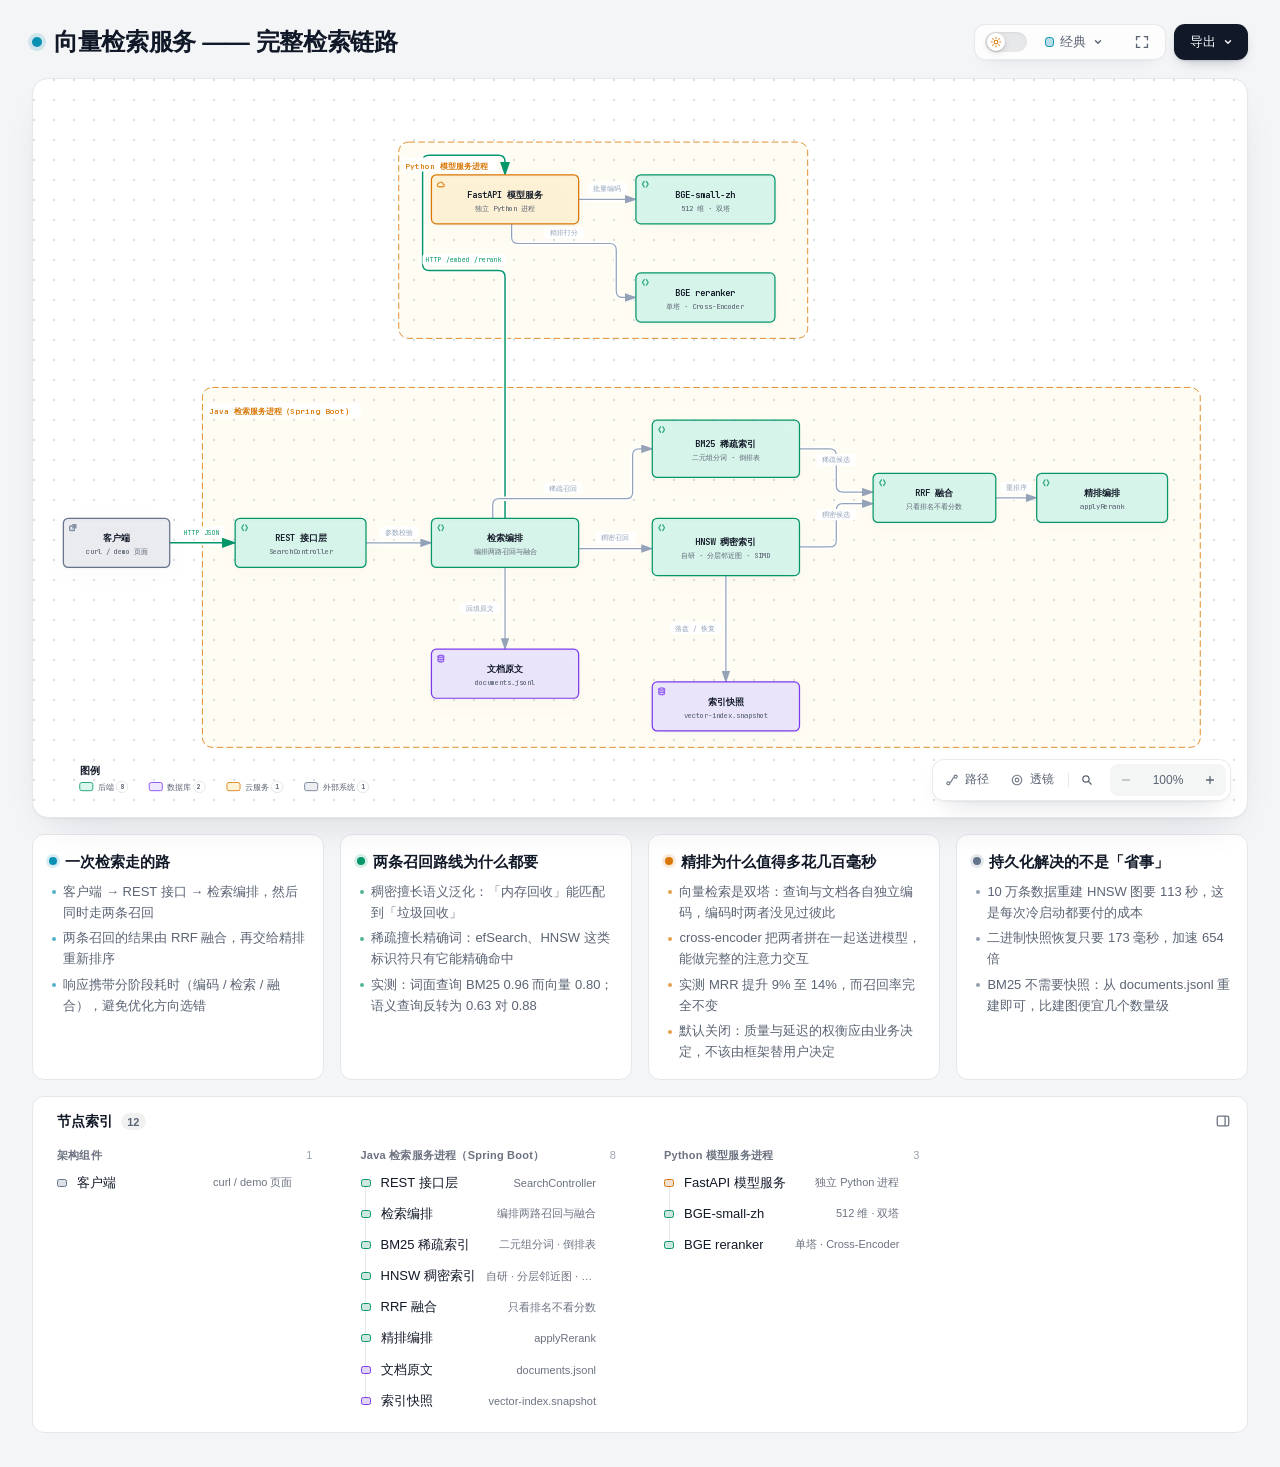
==== commit 48df1304: "docs(architecture): 架构图更新到完整检索链路 ## 为什么重画  旧图还停留在第 6 周，只画了向量检索一条路，并且明确标注 「BM25 + RRF、Cross-Encoder 精" ====
--- a/docs/architecture.html
+++ b/docs/architecture.html
@@ -5,7 +5,7 @@
   <meta name="viewport" content="width=device-width, initial-scale=1.0">
   <meta name="generator" content="archify 3.0.1">
   <meta name="archify-reader-contract" content="declared-wide-v1">
-  <title>向量检索服务 —— 系统架构</title>
+  <title>向量检索服务 —— 完整检索链路</title>
   <script>
     // Resolve the theme before first paint so light-preference users don't
     // see a dark flash. The toolbar script below re-applies with UI state.
@@ -4978,7 +4978,7 @@
            data-preset-badge-blueprint="蓝图 / 修订 01"
            data-preset-badge-editorial="编辑风格 / 现场笔记">
         <div class="pulse-dot"></div>
-        <h1>向量检索服务 —— 系统架构</h1>
+        <h1>向量检索服务 —— 完整检索链路</h1>
       </div>
     </div>
 
@@ -4987,8 +4987,8 @@
     <!-- Main Diagram -->
     <div class="diagram-container" data-detail-level="read"
          data-preset-badge-editorial-plate="ARCHIFY / 图版 04">
-      <svg viewBox="0 0 1240 708" role="img" lang="zh-CN" aria-labelledby="archify-diagram-title archify-diagram-description" data-preset="classic" data-quality-profile="showcase" data-reader-fit="intrinsic-height" data-reader-min-text="7.5" data-reader-primary-text="14">
-        <title id="archify-diagram-title">向量检索服务 —— 系统架构</title>
+      <svg viewBox="0 0 1450 868" role="img" lang="zh-CN" aria-labelledby="archify-diagram-title archify-diagram-description" data-preset="classic" data-quality-profile="showcase" data-reader-fit="intrinsic-height" data-reader-min-text="7.5" data-reader-primary-text="14">
+        <title id="archify-diagram-title">向量检索服务 —— 完整检索链路</title>
         <desc id="archify-diagram-description">由 Archify 生成的架构图。</desc>
         <!-- Definitions -->
         <defs>
@@ -5013,267 +5013,276 @@
         <rect width="100%" height="100%" fill="url(#grid)" />
 
         <!-- Boundaries (behind everything) -->
-        <rect data-graph-role="structural-frame" data-composition-frame-kind="region" data-composition-frame-id="0" data-composition-frame-label="Python 模型服务进程" x="435" y="40" width="710" height="120" rx="12" class="c-region" stroke-width="1"/>
-
-        <rect data-graph-role="structural-frame" data-composition-frame-kind="region" data-composition-frame-id="1" data-composition-frame-label="Java 检索服务进程（Spring Boot）" x="200" y="220" width="1000" height="420" rx="12" class="c-region" stroke-width="1"/>
+        <rect data-graph-role="structural-frame" data-composition-frame-kind="region" data-composition-frame-id="0" data-composition-frame-label="Python 模型服务进程" x="430" y="60" width="500" height="240" rx="12" class="c-region" stroke-width="1"/>
+
+        <rect data-graph-role="structural-frame" data-composition-frame-kind="region" data-composition-frame-id="1" data-composition-frame-label="Java 检索服务进程（Spring Boot）" x="190" y="360" width="1220" height="440" rx="12" class="c-region" stroke-width="1"/>
 
         <!-- Connection paths (before components for correct z-order) -->
         <g data-graph-role="automatic-crossover" style="--step:0">
-          <path data-graph-role="automatic-crossover-underlay" d="M 150 450 L 240 450" fill="none" stroke="var(--mask)" stroke-width="5.8" stroke-linecap="round" stroke-linejoin="round" pointer-events="none"/>
-          <path data-edge-from="client" data-edge-to="api" data-edge-label="HTTP JSON" data-edge-key="0" data-edge-id="client-to-api" data-composition-points="150,450;240,450" data-composition-crossover="halo" data-composition-independent="true" d="M 150 450 L 240 450" class="a-emphasis" stroke-width="1.8" marker-end="url(#arrowhead-emphasis)"/>
+          <path data-graph-role="automatic-crossover-underlay" d="M 150 550 L 230 550" fill="none" stroke="var(--mask)" stroke-width="5.8" stroke-linecap="round" stroke-linejoin="round" pointer-events="none"/>
+          <path data-edge-from="client" data-edge-to="api" data-edge-label="HTTP JSON" data-edge-key="0" data-edge-id="client-to-api" data-composition-points="150,550;230,550" data-composition-crossover="halo" data-composition-independent="true" d="M 150 550 L 230 550" class="a-emphasis" stroke-width="1.8" marker-end="url(#arrowhead-emphasis)"/>
         </g>
         <g data-graph-role="automatic-crossover" style="--step:1">
-          <path data-graph-role="automatic-crossover-underlay" d="M 390 450 L 480 450" fill="none" stroke="var(--mask)" stroke-width="5.5" stroke-linecap="round" stroke-linejoin="round" pointer-events="none"/>
-          <path data-edge-from="api" data-edge-to="service" data-edge-label="参数校验" data-edge-key="1" data-edge-id="api-to-service" data-composition-points="390,450;480,450" data-composition-crossover="halo" data-composition-independent="true" d="M 390 450 L 480 450" class="a-default" stroke-width="1.5" marker-end="url(#arrowhead)"/>
+          <path data-graph-role="automatic-crossover-underlay" d="M 390 550 L 470 550" fill="none" stroke="var(--mask)" stroke-width="5.5" stroke-linecap="round" stroke-linejoin="round" pointer-events="none"/>
+          <path data-edge-from="api" data-edge-to="service" data-edge-label="参数校验" data-edge-key="1" data-edge-id="api-to-service" data-composition-points="390,550;470,550" data-composition-crossover="halo" data-composition-independent="true" d="M 390 550 L 470 550" class="a-default" stroke-width="1.5" marker-end="url(#arrowhead)"/>
         </g>
         <g data-graph-role="automatic-crossover" style="--step:2">
-          <path data-graph-role="automatic-crossover-underlay" d="M 560 420 L 560 320" fill="none" stroke="var(--mask)" stroke-width="5.5" stroke-linecap="round" stroke-linejoin="round" pointer-events="none"/>
-          <path data-edge-from="service" data-edge-to="modelClient" data-edge-label="编码" data-edge-key="2" data-edge-id="service-to-modelclient" data-composition-points="560,420;560,320" data-composition-crossover="halo" data-composition-independent="true" d="M 560 420 L 560 320" class="a-default" stroke-width="1.5" marker-end="url(#arrowhead)"/>
+          <path data-graph-role="automatic-crossover-underlay" d="M 560 520 L 560 225 Q 560 217 552 217 L 467.2 217 Q 459.2 217 459.2 209 L 459.2 84 Q 459.2 76 467.2 76 L 552 76 Q 560 76 560 84 L 560 100" fill="none" stroke="var(--mask)" stroke-width="5.8" stroke-linecap="round" stroke-linejoin="round" pointer-events="none"/>
+          <path data-edge-from="service" data-edge-to="modelService" data-edge-label="HTTP /embed /rerank" data-edge-key="2" data-edge-id="service-to-model" data-composition-points="560,520;560,217;459.2,217;459.2,76;560,76;560,100" data-composition-crossover="halo" data-composition-independent="true" d="M 560 520 L 560 225 Q 560 217 552 217 L 467.2 217 Q 459.2 217 459.2 209 L 459.2 84 Q 459.2 76 467.2 76 L 552 76 Q 560 76 560 84 L 560 100" class="a-emphasis" stroke-width="1.8" marker-end="url(#arrowhead-emphasis)"/>
         </g>
         <g data-graph-role="automatic-crossover" style="--step:3">
-          <path data-graph-role="automatic-crossover-underlay" d="M 560 260 L 560 140" fill="none" stroke="var(--mask)" stroke-width="5.8" stroke-linecap="round" stroke-linejoin="round" pointer-events="none"/>
-          <path data-edge-from="modelClient" data-edge-to="modelService" data-edge-label="HTTP 批量 /embed" data-edge-key="3" data-edge-id="modelclient-to-modelservice" data-composition-points="560,260;560,140" data-composition-crossover="halo" data-composition-independent="true" d="M 560 260 L 560 140" class="a-emphasis" stroke-width="1.8" marker-end="url(#arrowhead-emphasis)"/>
+          <path data-graph-role="automatic-crossover-underlay" d="M 650 130 L 720 130" fill="none" stroke="var(--mask)" stroke-width="5.5" stroke-linecap="round" stroke-linejoin="round" pointer-events="none"/>
+          <path data-edge-from="modelService" data-edge-to="bge" data-edge-label="批量编码" data-edge-key="3" data-edge-id="model-to-bge" data-composition-points="650,130;720,130" data-composition-crossover="halo" data-composition-independent="true" d="M 650 130 L 720 130" class="a-default" stroke-width="1.5" marker-end="url(#arrowhead)"/>
         </g>
         <g data-graph-role="automatic-crossover" style="--step:4">
-          <path data-graph-role="automatic-crossover-underlay" d="M 640 450 L 730 450" fill="none" stroke="var(--mask)" stroke-width="5.5" stroke-linecap="round" stroke-linejoin="round" pointer-events="none"/>
-          <path data-edge-from="service" data-edge-to="indexMgr" data-edge-label="检索" data-edge-key="4" data-edge-id="service-to-indexmgr" data-composition-points="640,450;730,450" data-composition-crossover="halo" data-composition-independent="true" d="M 640 450 L 730 450" class="a-default" stroke-width="1.5" marker-end="url(#arrowhead)"/>
+          <path data-graph-role="automatic-crossover-underlay" d="M 568.05 160 L 568.05 176 Q 568.05 184 576.05 184 L 688 184 Q 696 184 696 192 L 696 242 Q 696 250 704 250 L 720 250" fill="none" stroke="var(--mask)" stroke-width="5.5" stroke-linecap="round" stroke-linejoin="round" pointer-events="none"/>
+          <path data-edge-from="modelService" data-edge-to="reranker" data-edge-label="精排打分" data-edge-key="4" data-edge-id="model-to-reranker" data-composition-points="568.05,160;568.05,184;696,184;696,250;720,250" data-composition-crossover="halo" data-composition-independent="true" d="M 568.05 160 L 568.05 176 Q 568.05 184 576.05 184 L 688 184 Q 696 184 696 192 L 696 242 Q 696 250 704 250 L 720 250" class="a-default" stroke-width="1.5" marker-end="url(#arrowhead)"/>
         </g>
         <g data-graph-role="automatic-crossover" style="--step:5">
-          <path data-graph-role="automatic-crossover-underlay" d="M 890 450 L 980 450" fill="none" stroke="var(--mask)" stroke-width="5.5" stroke-linecap="round" stroke-linejoin="round" pointer-events="none"/>
-          <path data-edge-from="indexMgr" data-edge-to="hnsw" data-edge-label="委托" data-edge-key="5" data-edge-id="indexmgr-to-hnsw" data-composition-points="890,450;980,450" data-composition-crossover="halo" data-composition-independent="true" d="M 890 450 L 980 450" class="a-default" stroke-width="1.5" marker-end="url(#arrowhead)"/>
+          <path data-graph-role="automatic-crossover-underlay" d="M 650 557 L 740 557" fill="none" stroke="var(--mask)" stroke-width="5.5" stroke-linecap="round" stroke-linejoin="round" pointer-events="none"/>
+          <path data-edge-from="service" data-edge-to="denseIdx" data-edge-label="稠密召回" data-edge-key="5" data-edge-id="service-to-dense" data-composition-points="650,557;740,557" data-composition-crossover="halo" data-composition-independent="true" d="M 650 557 L 740 557" class="a-default" stroke-width="1.5" marker-end="url(#arrowhead)"/>
         </g>
         <g data-graph-role="automatic-crossover" style="--step:6">
-          <path data-graph-role="automatic-crossover-underlay" d="M 560 480 L 560 560" fill="none" stroke="var(--mask)" stroke-width="5.5" stroke-linecap="round" stroke-linejoin="round" pointer-events="none"/>
-          <path data-edge-from="service" data-edge-to="docStore" data-edge-label="回填原文" data-edge-key="6" data-edge-id="service-to-docstore" data-composition-points="560,480;560,560" data-composition-crossover="halo" data-composition-independent="true" d="M 560 480 L 560 560" class="a-default" stroke-width="1.5" marker-end="url(#arrowhead)"/>
+          <path data-graph-role="automatic-crossover-underlay" d="M 544.95 520 L 544.95 504 Q 544.95 496 552.95 496 L 708 496 Q 716 496 716 488 L 716 443 Q 716 435 724 435 L 740 435" fill="none" stroke="var(--mask)" stroke-width="5.5" stroke-linecap="round" stroke-linejoin="round" pointer-events="none"/>
+          <path data-edge-from="service" data-edge-to="sparseIdx" data-edge-label="稀疏召回" data-edge-key="6" data-edge-id="service-to-sparse" data-composition-points="544.95,520;544.95,496;716,496;716,435;740,435" data-composition-crossover="halo" data-composition-independent="true" d="M 544.95 520 L 544.95 504 Q 544.95 496 552.95 496 L 708 496 Q 716 496 716 488 L 716 443 Q 716 435 724 435 L 740 435" class="a-default" stroke-width="1.5" marker-end="url(#arrowhead)"/>
         </g>
         <g data-graph-role="automatic-crossover" style="--step:7">
-          <path data-graph-role="automatic-crossover-underlay" d="M 810 480 L 810 560" fill="none" stroke="var(--mask)" stroke-width="5.5" stroke-linecap="round" stroke-linejoin="round" pointer-events="none"/>
-          <path data-edge-from="indexMgr" data-edge-to="bruteForce" data-edge-label="对照组" data-edge-key="7" data-edge-id="indexmgr-to-bruteforce" data-composition-points="810,480;810,560" data-composition-crossover="halo" data-composition-independent="true" d="M 810 480 L 810 560" class="a-dashed" stroke-width="1.5" marker-end="url(#arrowhead-dashed)"/>
+          <path data-graph-role="automatic-crossover-underlay" d="M 920 555 L 957 555 Q 965 555 965 547 L 965 510 Q 965 502 973 502 L 1010 502" fill="none" stroke="var(--mask)" stroke-width="5.5" stroke-linecap="round" stroke-linejoin="round" pointer-events="none"/>
+          <path data-edge-from="denseIdx" data-edge-to="rrf" data-edge-label="稠密候选" data-edge-key="7" data-edge-id="dense-to-rrf" data-composition-points="920,555;965,555;965,502;1010,502" data-composition-crossover="halo" data-composition-independent="true" d="M 920 555 L 957 555 Q 965 555 965 547 L 965 510 Q 965 502 973 502 L 1010 502" class="a-default" stroke-width="1.5" marker-end="url(#arrowhead)"/>
         </g>
         <g data-graph-role="automatic-crossover" style="--step:8">
-          <path data-graph-role="automatic-crossover-underlay" d="M 1070 480 L 1070 560" fill="none" stroke="var(--mask)" stroke-width="5.5" stroke-linecap="round" stroke-linejoin="round" pointer-events="none"/>
-          <path data-edge-from="hnsw" data-edge-to="distance" data-edge-label="SIMD 内积" data-edge-key="8" data-edge-id="hnsw-to-distance" data-composition-points="1070,480;1070,560" data-composition-crossover="halo" data-composition-independent="true" d="M 1070 480 L 1070 560" class="a-default" stroke-width="1.5" marker-end="url(#arrowhead)"/>
+          <path data-graph-role="automatic-crossover-underlay" d="M 920 435 L 957 435 Q 965 435 965 443 L 965 480 Q 965 488 973 488 L 1010 488" fill="none" stroke="var(--mask)" stroke-width="5.5" stroke-linecap="round" stroke-linejoin="round" pointer-events="none"/>
+          <path data-edge-from="sparseIdx" data-edge-to="rrf" data-edge-label="稀疏候选" data-edge-key="8" data-edge-id="sparse-to-rrf" data-composition-points="920,435;965,435;965,488;1010,488" data-composition-crossover="halo" data-composition-independent="true" d="M 920 435 L 957 435 Q 965 435 965 443 L 965 480 Q 965 488 973 488 L 1010 488" class="a-default" stroke-width="1.5" marker-end="url(#arrowhead)"/>
         </g>
         <g data-graph-role="automatic-crossover" style="--step:9">
-          <path data-graph-role="automatic-crossover-underlay" d="M 645 110 L 715 110" fill="none" stroke="var(--mask)" stroke-width="5.5" stroke-linecap="round" stroke-linejoin="round" pointer-events="none"/>
-          <path data-edge-from="modelService" data-edge-to="batcher" data-edge-label="入队" data-edge-key="9" data-edge-id="modelservice-to-batcher" data-composition-points="645,110;715,110" data-composition-crossover="halo" data-composition-independent="true" d="M 645 110 L 715 110" class="a-default" stroke-width="1.5" marker-end="url(#arrowhead)"/>
+          <path data-graph-role="automatic-crossover-underlay" d="M 1160 495 L 1210 495" fill="none" stroke="var(--mask)" stroke-width="5.5" stroke-linecap="round" stroke-linejoin="round" pointer-events="none"/>
+          <path data-edge-from="rrf" data-edge-to="rerank" data-edge-label="重排序" data-edge-key="9" data-edge-id="rrf-to-rerank" data-composition-points="1160,495;1210,495" data-composition-crossover="halo" data-composition-independent="true" d="M 1160 495 L 1210 495" class="a-default" stroke-width="1.5" marker-end="url(#arrowhead)"/>
         </g>
         <g data-graph-role="automatic-crossover" style="--step:10">
-          <path data-graph-role="automatic-crossover-underlay" d="M 855 110 L 945 110" fill="none" stroke="var(--mask)" stroke-width="5.5" stroke-linecap="round" stroke-linejoin="round" pointer-events="none"/>
-          <path data-edge-from="batcher" data-edge-to="bge" data-edge-label="批量编码" data-edge-key="10" data-edge-id="batcher-to-bge" data-composition-points="855,110;945,110" data-composition-crossover="halo" data-composition-independent="true" d="M 855 110 L 945 110" class="a-default" stroke-width="1.5" marker-end="url(#arrowhead)"/>
+          <path data-graph-role="automatic-crossover-underlay" d="M 560 580 L 560 680" fill="none" stroke="var(--mask)" stroke-width="5.5" stroke-linecap="round" stroke-linejoin="round" pointer-events="none"/>
+          <path data-edge-from="service" data-edge-to="docStore" data-edge-label="回填原文" data-edge-key="10" data-edge-id="service-to-docstore" data-composition-points="560,580;560,680" data-composition-crossover="halo" data-composition-independent="true" d="M 560 580 L 560 680" class="a-default" stroke-width="1.5" marker-end="url(#arrowhead)"/>
         </g>
+        <g data-graph-role="automatic-crossover" style="--step:11">
+          <path data-graph-role="automatic-crossover-underlay" d="M 830 590 L 830 720" fill="none" stroke="var(--mask)" stroke-width="5.5" stroke-linecap="round" stroke-linejoin="round" pointer-events="none"/>
+          <path data-edge-from="denseIdx" data-edge-to="snapshot" data-edge-label="落盘 / 恢复" data-edge-key="11" data-edge-id="dense-to-snapshot" data-composition-points="830,590;830,720" data-composition-crossover="halo" data-composition-independent="true" d="M 830 590 L 830 720" class="a-default" stroke-width="1.5" marker-end="url(#arrowhead)"/>
+        </g>
 
         <!-- Components -->
-        <g id="node-client" data-node-id="client" data-node-label="客户端" tabindex="0" role="button" aria-label="聚焦客户端，curl / 前端 demo, 架构组件" aria-pressed="false" data-node-kind="external" data-node-sublabel="curl / 前端 demo" data-node-context="架构组件">
-          <title>客户端 · curl / 前端 demo · 架构组件</title>
-          <rect x="30" y="420" width="120" height="60" rx="6" class="c-mask"/>
-          <rect x="30" y="420" width="120" height="60" rx="6" class="c-external" stroke-width="1.5"/>
-          <g aria-hidden="true" data-semantic-sigil="external" class="semantic-sigil s-external" transform="translate(36 426) scale(0.6875)">
+        <g id="node-client" data-node-id="client" data-node-label="客户端" tabindex="0" role="button" aria-label="聚焦客户端，curl / demo 页面, 架构组件" aria-pressed="false" data-node-kind="external" data-node-sublabel="curl / demo 页面" data-node-context="架构组件">
+          <title>客户端 · curl / demo 页面 · 架构组件</title>
+          <rect x="20" y="520" width="130" height="60" rx="6" class="c-mask"/>
+          <rect x="20" y="520" width="130" height="60" rx="6" class="c-external" stroke-width="1.5"/>
+          <g aria-hidden="true" data-semantic-sigil="external" class="semantic-sigil s-external" transform="translate(26 526) scale(0.6875)">
             <rect x="2.5" y="5" width="8.5" height="8" rx="1.5"/>
             <path d="M8 2.5h5.5V8M13.5 2.5 7.5 8.5"/>
           </g>
-          <text data-node-label="" data-detail-anchor="" x="90" y="448" class="t-primary" font-size="11" font-weight="600" text-anchor="middle">客户端</text>
-        <text data-detail="context" x="90" y="464" class="t-muted" font-size="9" text-anchor="middle">curl / 前端 demo</text>
+          <text data-node-label="" data-detail-anchor="" x="85" y="548" class="t-primary" font-size="11" font-weight="600" text-anchor="middle">客户端</text>
+        <text data-detail="context" x="85" y="564" class="t-muted" font-size="9" text-anchor="middle">curl / demo 页面</text>
         </g>
 
         <g id="node-api" data-node-id="api" data-node-label="REST 接口层" tabindex="0" role="button" aria-label="聚焦REST 接口层，SearchController, Java 检索服务进程（Spring Boot）" aria-pressed="false" data-node-kind="backend" data-node-sublabel="SearchController" data-node-context="Java 检索服务进程（Spring Boot）">
           <title>REST 接口层 · SearchController · Java 检索服务进程（Spring Boot）</title>
-          <rect x="240" y="420" width="150" height="60" rx="6" class="c-mask"/>
-          <rect x="240" y="420" width="150" height="60" rx="6" class="c-backend" stroke-width="1.5"/>
-          <g aria-hidden="true" data-semantic-sigil="backend" class="semantic-sigil s-backend" transform="translate(246 426) scale(0.6875)">
+          <rect x="230" y="520" width="160" height="60" rx="6" class="c-mask"/>
+          <rect x="230" y="520" width="160" height="60" rx="6" class="c-backend" stroke-width="1.5"/>
+          <g aria-hidden="true" data-semantic-sigil="backend" class="semantic-sigil s-backend" transform="translate(236 526) scale(0.6875)">
             <path d="M6 3 3 8l3 5M10 3l3 5-3 5"/>
           </g>
-          <text data-node-label="" data-detail-anchor="" x="315" y="448" class="t-primary" font-size="11" font-weight="600" text-anchor="middle">REST 接口层</text>
-        <text data-detail="context" x="315" y="464" class="t-muted" font-size="9" text-anchor="middle">SearchController</text>
+          <text data-node-label="" data-detail-anchor="" x="310" y="548" class="t-primary" font-size="11" font-weight="600" text-anchor="middle">REST 接口层</text>
+        <text data-detail="context" x="310" y="564" class="t-muted" font-size="9" text-anchor="middle">SearchController</text>
         </g>
 
-        <g id="node-service" data-node-id="service" data-node-label="检索编排" tabindex="0" role="button" aria-label="聚焦检索编排，SearchService, Java 检索服务进程（Spring Boot）" aria-pressed="false" data-node-kind="backend" data-node-sublabel="SearchService" data-node-context="Java 检索服务进程（Spring Boot）">
-          <title>检索编排 · SearchService · Java 检索服务进程（Spring Boot）</title>
-          <rect x="480" y="420" width="160" height="60" rx="6" class="c-mask"/>
-          <rect x="480" y="420" width="160" height="60" rx="6" class="c-backend" stroke-width="1.5"/>
-          <g aria-hidden="true" data-semantic-sigil="backend" class="semantic-sigil s-backend" transform="translate(486 426) scale(0.6875)">
+        <g id="node-service" data-node-id="service" data-node-label="检索编排" tabindex="0" role="button" aria-label="聚焦检索编排，编排两路召回与融合, Java 检索服务进程（Spring Boot）" aria-pressed="false" data-node-kind="backend" data-node-sublabel="编排两路召回与融合" data-node-context="Java 检索服务进程（Spring Boot）">
+          <title>检索编排 · 编排两路召回与融合 · Java 检索服务进程（Spring Boot）</title>
+          <rect x="470" y="520" width="180" height="60" rx="6" class="c-mask"/>
+          <rect x="470" y="520" width="180" height="60" rx="6" class="c-backend" stroke-width="1.5"/>
+          <g aria-hidden="true" data-semantic-sigil="backend" class="semantic-sigil s-backend" transform="translate(476 526) scale(0.6875)">
             <path d="M6 3 3 8l3 5M10 3l3 5-3 5"/>
           </g>
-          <text data-node-label="" data-detail-anchor="" x="560" y="448" class="t-primary" font-size="11" font-weight="600" text-anchor="middle">检索编排</text>
-        <text data-detail="context" x="560" y="464" class="t-muted" font-size="9" text-anchor="middle">SearchService</text>
+          <text data-node-label="" data-detail-anchor="" x="560" y="548" class="t-primary" font-size="11" font-weight="600" text-anchor="middle">检索编排</text>
+        <text data-detail="context" x="560" y="564" class="t-muted" font-size="9" text-anchor="middle">编排两路召回与融合</text>
         </g>
 
-        <g id="node-modelClient" data-node-id="modelClient" data-node-label="模型服务客户端" tabindex="0" role="button" aria-label="聚焦模型服务客户端，ModelServiceClient, Java 检索服务进程（Spring Boot）" aria-pressed="false" data-node-kind="backend" data-node-sublabel="ModelServiceClient" data-node-context="Java 检索服务进程（Spring Boot）">
-          <title>模型服务客户端 · ModelServiceClient · Java 检索服务进程（Spring Boot）</title>
-          <rect x="480" y="260" width="160" height="60" rx="6" class="c-mask"/>
-          <rect x="480" y="260" width="160" height="60" rx="6" class="c-backend" stroke-width="1.5"/>
-          <g aria-hidden="true" data-semantic-sigil="backend" class="semantic-sigil s-backend" transform="translate(486 266) scale(0.6875)">
+        <g id="node-modelService" data-node-id="modelService" data-node-label="FastAPI 模型服务" tabindex="0" role="button" aria-label="聚焦FastAPI 模型服务，独立 Python 进程, Python 模型服务进程" aria-pressed="false" data-node-kind="cloud" data-node-sublabel="独立 Python 进程" data-node-tag=":8000" data-node-context="Python 模型服务进程">
+          <title>FastAPI 模型服务 · 独立 Python 进程 · Python 模型服务进程 · :8000</title>
+          <rect x="470" y="100" width="180" height="60" rx="6" class="c-mask"/>
+          <rect x="470" y="100" width="180" height="60" rx="6" class="c-cloud" stroke-width="1.5"/>
+          <g aria-hidden="true" data-semantic-sigil="cloud" class="semantic-sigil s-cloud" transform="translate(476 106) scale(0.6875)">
+            <path d="M4.3 12.5h7.3a2.4 2.4 0 0 0 .2-4.8 4 4 0 0 0-7.5-1.3A3.1 3.1 0 0 0 4.3 12.5Z"/>
+          </g>
+          <text data-node-label="" data-detail-anchor="" x="560" y="128" class="t-primary" font-size="11" font-weight="600" text-anchor="middle">FastAPI 模型服务</text>
+        <text data-detail="context" x="560" y="144" class="t-muted" font-size="9" text-anchor="middle">独立 Python 进程</text>
+        <text data-detail="fine" x="560" y="152" class="t-cloud" font-size="7" text-anchor="middle">:8000</text>
+        </g>
+
+        <g id="node-bge" data-node-id="bge" data-node-label="BGE-small-zh" tabindex="0" role="button" aria-label="聚焦BGE-small-zh，512 维 · 双塔, Python 模型服务进程" aria-pressed="false" data-node-kind="backend" data-node-sublabel="512 维 · 双塔" data-node-context="Python 模型服务进程">
+          <title>BGE-small-zh · 512 维 · 双塔 · Python 模型服务进程</title>
+          <rect x="720" y="100" width="170" height="60" rx="6" class="c-mask"/>
+          <rect x="720" y="100" width="170" height="60" rx="6" class="c-backend" stroke-width="1.5"/>
+          <g aria-hidden="true" data-semantic-sigil="backend" class="semantic-sigil s-backend" transform="translate(726 106) scale(0.6875)">
             <path d="M6 3 3 8l3 5M10 3l3 5-3 5"/>
           </g>
-          <text data-node-label="" data-detail-anchor="" x="560" y="288" class="t-primary" font-size="11" font-weight="600" text-anchor="middle">模型服务客户端</text>
-        <text data-detail="context" x="560" y="304" class="t-muted" font-size="9" text-anchor="middle">ModelServiceClient</text>
+          <text data-node-label="" data-detail-anchor="" x="805" y="128" class="t-primary" font-size="11" font-weight="600" text-anchor="middle">BGE-small-zh</text>
+        <text data-detail="context" x="805" y="144" class="t-muted" font-size="9" text-anchor="middle">512 维 · 双塔</text>
         </g>
 
-        <g id="node-indexMgr" data-node-id="indexMgr" data-node-label="索引管理" tabindex="0" role="button" aria-label="聚焦索引管理，VectorIndexManager, Java 检索服务进程（Spring Boot）" aria-pressed="false" data-node-kind="backend" data-node-sublabel="VectorIndexManager" data-node-context="Java 检索服务进程（Spring Boot）">
-          <title>索引管理 · VectorIndexManager · Java 检索服务进程（Spring Boot）</title>
-          <rect x="730" y="420" width="160" height="60" rx="6" class="c-mask"/>
-          <rect x="730" y="420" width="160" height="60" rx="6" class="c-backend" stroke-width="1.5"/>
-          <g aria-hidden="true" data-semantic-sigil="backend" class="semantic-sigil s-backend" transform="translate(736 426) scale(0.6875)">
+        <g id="node-reranker" data-node-id="reranker" data-node-label="BGE reranker" tabindex="0" role="button" aria-label="聚焦BGE reranker，单塔 · Cross-Encoder, Python 模型服务进程" aria-pressed="false" data-node-kind="backend" data-node-sublabel="单塔 · Cross-Encoder" data-node-context="Python 模型服务进程">
+          <title>BGE reranker · 单塔 · Cross-Encoder · Python 模型服务进程</title>
+          <rect x="720" y="220" width="170" height="60" rx="6" class="c-mask"/>
+          <rect x="720" y="220" width="170" height="60" rx="6" class="c-backend" stroke-width="1.5"/>
+          <g aria-hidden="true" data-semantic-sigil="backend" class="semantic-sigil s-backend" transform="translate(726 226) scale(0.6875)">
             <path d="M6 3 3 8l3 5M10 3l3 5-3 5"/>
           </g>
-          <text data-node-label="" data-detail-anchor="" x="810" y="448" class="t-primary" font-size="11" font-weight="600" text-anchor="middle">索引管理</text>
-        <text data-detail="context" x="810" y="464" class="t-muted" font-size="9" text-anchor="middle">VectorIndexManager</text>
+          <text data-node-label="" data-detail-anchor="" x="805" y="248" class="t-primary" font-size="11" font-weight="600" text-anchor="middle">BGE reranker</text>
+        <text data-detail="context" x="805" y="264" class="t-muted" font-size="9" text-anchor="middle">单塔 · Cross-Encoder</text>
         </g>
 
-        <g id="node-hnsw" data-node-id="hnsw" data-node-label="HNSW 索引引擎" tabindex="0" role="button" aria-label="聚焦HNSW 索引引擎，自研 · 分层邻近图, Java 检索服务进程（Spring Boot）" aria-pressed="false" data-node-kind="backend" data-node-sublabel="自研 · 分层邻近图" data-node-context="Java 检索服务进程（Spring Boot）">
-          <title>HNSW 索引引擎 · 自研 · 分层邻近图 · Java 检索服务进程（Spring Boot）</title>
-          <rect x="980" y="420" width="180" height="60" rx="6" class="c-mask"/>
-          <rect x="980" y="420" width="180" height="60" rx="6" class="c-backend" stroke-width="1.5"/>
-          <g aria-hidden="true" data-semantic-sigil="backend" class="semantic-sigil s-backend" transform="translate(986 426) scale(0.6875)">
+        <g id="node-sparseIdx" data-node-id="sparseIdx" data-node-label="BM25 稀疏索引" tabindex="0" role="button" aria-label="聚焦BM25 稀疏索引，二元组分词 · 倒排表, Java 检索服务进程（Spring Boot）" aria-pressed="false" data-node-kind="backend" data-node-sublabel="二元组分词 · 倒排表" data-node-context="Java 检索服务进程（Spring Boot）">
+          <title>BM25 稀疏索引 · 二元组分词 · 倒排表 · Java 检索服务进程（Spring Boot）</title>
+          <rect x="740" y="400" width="180" height="70" rx="6" class="c-mask"/>
+          <rect x="740" y="400" width="180" height="70" rx="6" class="c-backend" stroke-width="1.5"/>
+          <g aria-hidden="true" data-semantic-sigil="backend" class="semantic-sigil s-backend" transform="translate(746 406) scale(0.6875)">
             <path d="M6 3 3 8l3 5M10 3l3 5-3 5"/>
           </g>
-          <text data-node-label="" data-detail-anchor="" x="1070" y="448" class="t-primary" font-size="11" font-weight="600" text-anchor="middle">HNSW 索引引擎</text>
-        <text data-detail="context" x="1070" y="464" class="t-muted" font-size="9" text-anchor="middle">自研 · 分层邻近图</text>
+          <text data-node-label="" data-detail-anchor="" x="830" y="433" class="t-primary" font-size="11" font-weight="600" text-anchor="middle">BM25 稀疏索引</text>
+        <text data-detail="context" x="830" y="449" class="t-muted" font-size="9" text-anchor="middle">二元组分词 · 倒排表</text>
         </g>
 
-        <g id="node-docStore" data-node-id="docStore" data-node-label="文档原文存储" tabindex="0" role="button" aria-label="聚焦文档原文存储，id 到文本映射, Java 检索服务进程（Spring Boot）" aria-pressed="false" data-node-kind="database" data-node-sublabel="id 到文本映射" data-node-context="Java 检索服务进程（Spring Boot）">
-          <title>文档原文存储 · id 到文本映射 · Java 检索服务进程（Spring Boot）</title>
-          <rect x="480" y="560" width="160" height="60" rx="6" class="c-mask"/>
-          <rect x="480" y="560" width="160" height="60" rx="6" class="c-database" stroke-width="1.5"/>
-          <g aria-hidden="true" data-semantic-sigil="database" class="semantic-sigil s-database" transform="translate(486 566) scale(0.6875)">
+        <g id="node-denseIdx" data-node-id="denseIdx" data-node-label="HNSW 稠密索引" tabindex="0" role="button" aria-label="聚焦HNSW 稠密索引，自研 · 分层邻近图 · SIMD, Java 检索服务进程（Spring Boot）" aria-pressed="false" data-node-kind="backend" data-node-sublabel="自研 · 分层邻近图 · SIMD" data-node-context="Java 检索服务进程（Spring Boot）">
+          <title>HNSW 稠密索引 · 自研 · 分层邻近图 · SIMD · Java 检索服务进程（Spring Boot）</title>
+          <rect x="740" y="520" width="180" height="70" rx="6" class="c-mask"/>
+          <rect x="740" y="520" width="180" height="70" rx="6" class="c-backend" stroke-width="1.5"/>
+          <g aria-hidden="true" data-semantic-sigil="backend" class="semantic-sigil s-backend" transform="translate(746 526) scale(0.6875)">
+            <path d="M6 3 3 8l3 5M10 3l3 5-3 5"/>
+          </g>
+          <text data-node-label="" data-detail-anchor="" x="830" y="553" class="t-primary" font-size="11" font-weight="600" text-anchor="middle">HNSW 稠密索引</text>
+        <text data-detail="context" x="830" y="569" class="t-muted" font-size="9" text-anchor="middle">自研 · 分层邻近图 · SIMD</text>
+        </g>
+
+        <g id="node-rrf" data-node-id="rrf" data-node-label="RRF 融合" tabindex="0" role="button" aria-label="聚焦RRF 融合，只看排名不看分数, Java 检索服务进程（Spring Boot）" aria-pressed="false" data-node-kind="backend" data-node-sublabel="只看排名不看分数" data-node-context="Java 检索服务进程（Spring Boot）">
+          <title>RRF 融合 · 只看排名不看分数 · Java 检索服务进程（Spring Boot）</title>
+          <rect x="1010" y="465" width="150" height="60" rx="6" class="c-mask"/>
+          <rect x="1010" y="465" width="150" height="60" rx="6" class="c-backend" stroke-width="1.5"/>
+          <g aria-hidden="true" data-semantic-sigil="backend" class="semantic-sigil s-backend" transform="translate(1016 471) scale(0.6875)">
+            <path d="M6 3 3 8l3 5M10 3l3 5-3 5"/>
+          </g>
+          <text data-node-label="" data-detail-anchor="" x="1085" y="493" class="t-primary" font-size="11" font-weight="600" text-anchor="middle">RRF 融合</text>
+        <text data-detail="context" x="1085" y="509" class="t-muted" font-size="9" text-anchor="middle">只看排名不看分数</text>
+        </g>
+
+        <g id="node-rerank" data-node-id="rerank" data-node-label="精排编排" tabindex="0" role="button" aria-label="聚焦精排编排，applyRerank, Java 检索服务进程（Spring Boot）" aria-pressed="false" data-node-kind="backend" data-node-sublabel="applyRerank" data-node-context="Java 检索服务进程（Spring Boot）">
+          <title>精排编排 · applyRerank · Java 检索服务进程（Spring Boot）</title>
+          <rect x="1210" y="465" width="160" height="60" rx="6" class="c-mask"/>
+          <rect x="1210" y="465" width="160" height="60" rx="6" class="c-backend" stroke-width="1.5"/>
+          <g aria-hidden="true" data-semantic-sigil="backend" class="semantic-sigil s-backend" transform="translate(1216 471) scale(0.6875)">
+            <path d="M6 3 3 8l3 5M10 3l3 5-3 5"/>
+          </g>
+          <text data-node-label="" data-detail-anchor="" x="1290" y="493" class="t-primary" font-size="11" font-weight="600" text-anchor="middle">精排编排</text>
+        <text data-detail="context" x="1290" y="509" class="t-muted" font-size="9" text-anchor="middle">applyRerank</text>
+        </g>
+
+        <g id="node-docStore" data-node-id="docStore" data-node-label="文档原文" tabindex="0" role="button" aria-label="聚焦文档原文，documents.jsonl, Java 检索服务进程（Spring Boot）" aria-pressed="false" data-node-kind="database" data-node-sublabel="documents.jsonl" data-node-context="Java 检索服务进程（Spring Boot）">
+          <title>文档原文 · documents.jsonl · Java 检索服务进程（Spring Boot）</title>
+          <rect x="470" y="680" width="180" height="60" rx="6" class="c-mask"/>
+          <rect x="470" y="680" width="180" height="60" rx="6" class="c-database" stroke-width="1.5"/>
+          <g aria-hidden="true" data-semantic-sigil="database" class="semantic-sigil s-database" transform="translate(476 686) scale(0.6875)">
             <ellipse cx="8" cy="4" rx="5" ry="2"/>
             <path d="M3 4v8c0 1.1 2.2 2 5 2s5-.9 5-2V4M3 8c0 1.1 2.2 2 5 2s5-.9 5-2"/>
           </g>
-          <text data-node-label="" data-detail-anchor="" x="560" y="588" class="t-primary" font-size="11" font-weight="600" text-anchor="middle">文档原文存储</text>
-        <text data-detail="context" x="560" y="604" class="t-muted" font-size="9" text-anchor="middle">id 到文本映射</text>
+          <text data-node-label="" data-detail-anchor="" x="560" y="708" class="t-primary" font-size="11" font-weight="600" text-anchor="middle">文档原文</text>
+        <text data-detail="context" x="560" y="724" class="t-muted" font-size="9" text-anchor="middle">documents.jsonl</text>
         </g>
 
-        <g id="node-bruteForce" data-node-id="bruteForce" data-node-label="暴力检索" tabindex="0" role="button" aria-label="聚焦暴力检索，正确性基准 · 对照组, Java 检索服务进程（Spring Boot）" aria-pressed="false" data-node-kind="backend" data-node-sublabel="正确性基准 · 对照组" data-node-context="Java 检索服务进程（Spring Boot）">
-          <title>暴力检索 · 正确性基准 · 对照组 · Java 检索服务进程（Spring Boot）</title>
-          <rect x="730" y="560" width="160" height="60" rx="6" class="c-mask"/>
-          <rect x="730" y="560" width="160" height="60" rx="6" class="c-backend" stroke-width="1.5"/>
-          <g aria-hidden="true" data-semantic-sigil="backend" class="semantic-sigil s-backend" transform="translate(736 566) scale(0.6875)">
-            <path d="M6 3 3 8l3 5M10 3l3 5-3 5"/>
+        <g id="node-snapshot" data-node-id="snapshot" data-node-label="索引快照" tabindex="0" role="button" aria-label="聚焦索引快照，vector-index.snapshot, Java 检索服务进程（Spring Boot）" aria-pressed="false" data-node-kind="database" data-node-sublabel="vector-index.snapshot" data-node-context="Java 检索服务进程（Spring Boot）">
+          <title>索引快照 · vector-index.snapshot · Java 检索服务进程（Spring Boot）</title>
+          <rect x="740" y="720" width="180" height="60" rx="6" class="c-mask"/>
+          <rect x="740" y="720" width="180" height="60" rx="6" class="c-database" stroke-width="1.5"/>
+          <g aria-hidden="true" data-semantic-sigil="database" class="semantic-sigil s-database" transform="translate(746 726) scale(0.6875)">
+            <ellipse cx="8" cy="4" rx="5" ry="2"/>
+            <path d="M3 4v8c0 1.1 2.2 2 5 2s5-.9 5-2V4M3 8c0 1.1 2.2 2 5 2s5-.9 5-2"/>
           </g>
-          <text data-node-label="" data-detail-anchor="" x="810" y="588" class="t-primary" font-size="11" font-weight="600" text-anchor="middle">暴力检索</text>
-        <text data-detail="context" x="810" y="604" class="t-muted" font-size="9" text-anchor="middle">正确性基准 · 对照组</text>
-        </g>
-
-        <g id="node-distance" data-node-id="distance" data-node-label="距离计算" tabindex="0" role="button" aria-label="聚焦距离计算，标量 / Vector API, Java 检索服务进程（Spring Boot）" aria-pressed="false" data-node-kind="backend" data-node-sublabel="标量 / Vector API" data-node-context="Java 检索服务进程（Spring Boot）">
-          <title>距离计算 · 标量 / Vector API · Java 检索服务进程（Spring Boot）</title>
-          <rect x="980" y="560" width="180" height="60" rx="6" class="c-mask"/>
-          <rect x="980" y="560" width="180" height="60" rx="6" class="c-backend" stroke-width="1.5"/>
-          <g aria-hidden="true" data-semantic-sigil="backend" class="semantic-sigil s-backend" transform="translate(986 566) scale(0.6875)">
-            <path d="M6 3 3 8l3 5M10 3l3 5-3 5"/>
-          </g>
-          <text data-node-label="" data-detail-anchor="" x="1070" y="588" class="t-primary" font-size="11" font-weight="600" text-anchor="middle">距离计算</text>
-        <text data-detail="context" x="1070" y="604" class="t-muted" font-size="9" text-anchor="middle">标量 / Vector API</text>
-        </g>
-
-        <g id="node-modelService" data-node-id="modelService" data-node-label="FastAPI 模型服务" tabindex="0" role="button" aria-label="聚焦FastAPI 模型服务，独立 Python 进程, Python 模型服务进程" aria-pressed="false" data-node-kind="cloud" data-node-sublabel="独立 Python 进程" data-node-tag=":8000" data-node-context="Python 模型服务进程">
-          <title>FastAPI 模型服务 · 独立 Python 进程 · Python 模型服务进程 · :8000</title>
-          <rect x="475" y="80" width="170" height="60" rx="6" class="c-mask"/>
-          <rect x="475" y="80" width="170" height="60" rx="6" class="c-cloud" stroke-width="1.5"/>
-          <g aria-hidden="true" data-semantic-sigil="cloud" class="semantic-sigil s-cloud" transform="translate(481 86) scale(0.6875)">
-            <path d="M4.3 12.5h7.3a2.4 2.4 0 0 0 .2-4.8 4 4 0 0 0-7.5-1.3A3.1 3.1 0 0 0 4.3 12.5Z"/>
-          </g>
-          <text data-node-label="" data-detail-anchor="" x="560" y="108" class="t-primary" font-size="11" font-weight="600" text-anchor="middle">FastAPI 模型服务</text>
-        <text data-detail="context" x="560" y="124" class="t-muted" font-size="9" text-anchor="middle">独立 Python 进程</text>
-        <text data-detail="fine" x="560" y="132" class="t-cloud" font-size="7" text-anchor="middle">:8000</text>
-        </g>
-
-        <g id="node-batcher" data-node-id="batcher" data-node-label="动态批处理" tabindex="0" role="button" aria-label="聚焦动态批处理，攒批后一次 forward, Python 模型服务进程" aria-pressed="false" data-node-kind="backend" data-node-sublabel="攒批后一次 forward" data-node-context="Python 模型服务进程">
-          <title>动态批处理 · 攒批后一次 forward · Python 模型服务进程</title>
-          <rect x="715" y="80" width="140" height="60" rx="6" class="c-mask"/>
-          <rect x="715" y="80" width="140" height="60" rx="6" class="c-backend" stroke-width="1.5"/>
-          <g aria-hidden="true" data-semantic-sigil="backend" class="semantic-sigil s-backend" transform="translate(721 86) scale(0.6875)">
-            <path d="M6 3 3 8l3 5M10 3l3 5-3 5"/>
-          </g>
-          <text data-node-label="" data-detail-anchor="" x="785" y="108" class="t-primary" font-size="11" font-weight="600" text-anchor="middle">动态批处理</text>
-        <text data-detail="context" x="785" y="124" class="t-muted" font-size="9" text-anchor="middle">攒批后一次 forward</text>
-        </g>
-
-        <g id="node-bge" data-node-id="bge" data-node-label="BGE-small-zh" tabindex="0" role="button" aria-label="聚焦BGE-small-zh，512 维 · 已归一化, Python 模型服务进程" aria-pressed="false" data-node-kind="backend" data-node-sublabel="512 维 · 已归一化" data-node-context="Python 模型服务进程">
-          <title>BGE-small-zh · 512 维 · 已归一化 · Python 模型服务进程</title>
-          <rect x="945" y="80" width="160" height="60" rx="6" class="c-mask"/>
-          <rect x="945" y="80" width="160" height="60" rx="6" class="c-backend" stroke-width="1.5"/>
-          <g aria-hidden="true" data-semantic-sigil="backend" class="semantic-sigil s-backend" transform="translate(951 86) scale(0.6875)">
-            <path d="M6 3 3 8l3 5M10 3l3 5-3 5"/>
-          </g>
-          <text data-node-label="" data-detail-anchor="" x="1025" y="108" class="t-primary" font-size="11" font-weight="600" text-anchor="middle">BGE-small-zh</text>
-        <text data-detail="context" x="1025" y="124" class="t-muted" font-size="9" text-anchor="middle">512 维 · 已归一化</text>
+          <text data-node-label="" data-detail-anchor="" x="830" y="748" class="t-primary" font-size="11" font-weight="600" text-anchor="middle">索引快照</text>
+        <text data-detail="context" x="830" y="764" class="t-muted" font-size="9" text-anchor="middle">vector-index.snapshot</text>
         </g>
 
         <!-- Connection labels -->
         <g data-detail="context" data-edge-from="client" data-edge-to="api" data-edge-label="HTTP JSON" data-edge-key="0" data-edge-id="client-to-api">
-          <rect x="168.4" y="430" width="53.199999999999996" height="14" rx="3" class="c-mask"/>
-          <text x="195" y="440" class="t-edge-emphasis" font-size="8" text-anchor="middle">HTTP JSON</text>
+          <rect x="163.4" y="530" width="53.199999999999996" height="14" rx="3" class="c-mask"/>
+          <text x="190" y="540" class="t-edge-emphasis" font-size="8" text-anchor="middle">HTTP JSON</text>
         </g>
         <g data-detail="context" data-edge-from="api" data-edge-to="service" data-edge-label="参数校验" data-edge-key="1" data-edge-id="api-to-service">
-          <rect x="410.8" y="430" width="48.4" height="14" rx="3" class="c-mask"/>
-          <text x="435" y="440" class="t-edge-default" font-size="8" text-anchor="middle">参数校验</text>
+          <rect x="405.8" y="530" width="48.4" height="14" rx="3" class="c-mask"/>
+          <text x="430" y="540" class="t-edge-default" font-size="8" text-anchor="middle">参数校验</text>
         </g>
-        <g data-detail="context" data-edge-from="service" data-edge-to="modelClient" data-edge-label="编码" data-edge-key="2" data-edge-id="service-to-modelclient">
-          <rect x="545" y="400" width="30" height="14" rx="3" class="c-mask"/>
-          <text x="560" y="410" class="t-edge-default" font-size="8" text-anchor="middle">编码</text>
+        <g data-detail="context" data-edge-from="service" data-edge-to="modelService" data-edge-label="HTTP /embed /rerank" data-edge-key="2" data-edge-id="service-to-model">
+          <rect x="459" y="197" width="101.2" height="14" rx="3" class="c-mask"/>
+          <text x="509.6" y="207" class="t-edge-emphasis" font-size="8" text-anchor="middle">HTTP /embed /rerank</text>
         </g>
-        <g data-detail="context" data-edge-from="modelClient" data-edge-to="modelService" data-edge-label="HTTP 批量 /embed" data-edge-key="3" data-edge-id="modelclient-to-modelservice">
-          <rect x="516.6" y="240" width="86.8" height="14" rx="3" class="c-mask"/>
-          <text x="560" y="250" class="t-edge-emphasis" font-size="8" text-anchor="middle">HTTP 批量 /embed</text>
+        <g data-detail="context" data-edge-from="modelService" data-edge-to="bge" data-edge-label="批量编码" data-edge-key="3" data-edge-id="model-to-bge">
+          <rect x="660.8" y="110" width="48.4" height="14" rx="3" class="c-mask"/>
+          <text x="685" y="120" class="t-edge-default" font-size="8" text-anchor="middle">批量编码</text>
         </g>
-        <g data-detail="context" data-edge-from="service" data-edge-to="indexMgr" data-edge-label="检索" data-edge-key="4" data-edge-id="service-to-indexmgr">
-          <rect x="670" y="430" width="30" height="14" rx="3" class="c-mask"/>
-          <text x="685" y="440" class="t-edge-default" font-size="8" text-anchor="middle">检索</text>
+        <g data-detail="context" data-edge-from="modelService" data-edge-to="reranker" data-edge-label="精排打分" data-edge-key="4" data-edge-id="model-to-reranker">
+          <rect x="607.8249999999999" y="164" width="48.4" height="14" rx="3" class="c-mask"/>
+          <text x="632.025" y="174" class="t-edge-default" font-size="8" text-anchor="middle">精排打分</text>
         </g>
-        <g data-detail="context" data-edge-from="indexMgr" data-edge-to="hnsw" data-edge-label="委托" data-edge-key="5" data-edge-id="indexmgr-to-hnsw">
-          <rect x="920" y="430" width="30" height="14" rx="3" class="c-mask"/>
-          <text x="935" y="440" class="t-edge-default" font-size="8" text-anchor="middle">委托</text>
+        <g data-detail="context" data-edge-from="service" data-edge-to="denseIdx" data-edge-label="稠密召回" data-edge-key="5" data-edge-id="service-to-dense">
+          <rect x="670.8" y="537" width="48.4" height="14" rx="3" class="c-mask"/>
+          <text x="695" y="547" class="t-edge-default" font-size="8" text-anchor="middle">稠密召回</text>
         </g>
-        <g data-detail="context" data-edge-from="service" data-edge-to="docStore" data-edge-label="回填原文" data-edge-key="6" data-edge-id="service-to-docstore">
-          <rect x="505.59999999999997" y="513" width="48.4" height="14" rx="3" class="c-mask"/>
-          <text x="529.8" y="523" class="t-edge-default" font-size="8" text-anchor="middle">回填原文</text>
+        <g data-detail="context" data-edge-from="service" data-edge-to="sparseIdx" data-edge-label="稀疏召回" data-edge-key="6" data-edge-id="service-to-sparse">
+          <rect x="606.275" y="476" width="48.4" height="14" rx="3" class="c-mask"/>
+          <text x="630.475" y="486" class="t-edge-default" font-size="8" text-anchor="middle">稀疏召回</text>
         </g>
-        <g data-detail="context" data-edge-from="indexMgr" data-edge-to="bruteForce" data-edge-label="对照组" data-edge-key="7" data-edge-id="indexmgr-to-bruteforce">
-          <rect x="765.2" y="513" width="38.8" height="14" rx="3" class="c-mask"/>
-          <text x="784.6" y="523" class="t-edge-dashed" font-size="8" text-anchor="middle">对照组</text>
+        <g data-detail="context" data-edge-from="denseIdx" data-edge-to="rrf" data-edge-label="稠密候选" data-edge-key="7" data-edge-id="dense-to-rrf">
+          <rect x="940.8" y="508.5" width="48.4" height="14" rx="3" class="c-mask"/>
+          <text x="965" y="518.5" class="t-edge-default" font-size="8" text-anchor="middle">稠密候选</text>
         </g>
-        <g data-detail="context" data-edge-from="hnsw" data-edge-to="distance" data-edge-label="SIMD 内积" data-edge-key="8" data-edge-id="hnsw-to-distance">
-          <rect x="1010.8000000000001" y="513" width="53.199999999999996" height="14" rx="3" class="c-mask"/>
-          <text x="1037.4" y="523" class="t-edge-default" font-size="8" text-anchor="middle">SIMD 内积</text>
+        <g data-detail="context" data-edge-from="sparseIdx" data-edge-to="rrf" data-edge-label="稀疏候选" data-edge-key="8" data-edge-id="sparse-to-rrf">
+          <rect x="940.8" y="441.5" width="48.4" height="14" rx="3" class="c-mask"/>
+          <text x="965" y="451.5" class="t-edge-default" font-size="8" text-anchor="middle">稀疏候选</text>
         </g>
-        <g data-detail="context" data-edge-from="modelService" data-edge-to="batcher" data-edge-label="入队" data-edge-key="9" data-edge-id="modelservice-to-batcher">
-          <rect x="665" y="90" width="30" height="14" rx="3" class="c-mask"/>
-          <text x="680" y="100" class="t-edge-default" font-size="8" text-anchor="middle">入队</text>
+        <g data-detail="context" data-edge-from="rrf" data-edge-to="rerank" data-edge-label="重排序" data-edge-key="9" data-edge-id="rrf-to-rerank">
+          <rect x="1165.6" y="475" width="38.8" height="14" rx="3" class="c-mask"/>
+          <text x="1185" y="485" class="t-edge-default" font-size="8" text-anchor="middle">重排序</text>
         </g>
-        <g data-detail="context" data-edge-from="batcher" data-edge-to="bge" data-edge-label="批量编码" data-edge-key="10" data-edge-id="batcher-to-bge">
-          <rect x="875.8" y="90" width="48.4" height="14" rx="3" class="c-mask"/>
-          <text x="900" y="100" class="t-edge-default" font-size="8" text-anchor="middle">批量编码</text>
+        <g data-detail="context" data-edge-from="service" data-edge-to="docStore" data-edge-label="回填原文" data-edge-key="10" data-edge-id="service-to-docstore">
+          <rect x="505.59999999999997" y="623" width="48.4" height="14" rx="3" class="c-mask"/>
+          <text x="529.8" y="633" class="t-edge-default" font-size="8" text-anchor="middle">回填原文</text>
+        </g>
+        <g data-detail="context" data-edge-from="denseIdx" data-edge-to="snapshot" data-edge-label="落盘 / 恢复" data-edge-key="11" data-edge-id="dense-to-snapshot">
+          <rect x="761.2" y="648" width="62.8" height="14" rx="3" class="c-mask"/>
+          <text x="792.6" y="658" class="t-edge-default" font-size="8" text-anchor="middle">落盘 / 恢复</text>
         </g>
 
         <!-- Boundary labels (foreground masks keep routes out of titles) -->
         <g data-graph-role="structural-frame-label" data-composition-frame-id="0" data-composition-frame-kind="region" data-composition-frame-label="Python 模型服务进程">
-          <rect data-graph-role="structural-frame-label-mask" x="439" y="60" width="112.6" height="16" rx="3" class="c-mask"/>
-          <text data-boundary-label="" x="443" y="73" class="t-cloud" font-size="9" font-weight="600">Python 模型服务进程</text>
+          <rect data-graph-role="structural-frame-label-mask" x="434" y="79" width="116.64517269032257" height="17" rx="3" class="c-mask"/>
+          <text data-boundary-label="" x="438" y="92.35483970967742" class="t-cloud" font-size="9.35483970967742" font-weight="600">Python 模型服务进程</text>
         </g>
 
         <g data-graph-role="structural-frame-label" data-composition-frame-id="1" data-composition-frame-kind="region" data-composition-frame-label="Java 检索服务进程（Spring Boot）">
-          <rect data-graph-role="structural-frame-label-mask" x="204" y="240" width="182.79999999999998" height="16" rx="3" class="c-mask"/>
-          <text data-boundary-label="" x="208" y="253" class="t-cloud" font-size="9" font-weight="600">Java 检索服务进程（Spring Boot）</text>
+          <rect data-graph-role="structural-frame-label-mask" x="194" y="379" width="189.61292242580643" height="17" rx="3" class="c-mask"/>
+          <text data-boundary-label="" x="198" y="392.35483970967744" class="t-cloud" font-size="9.35483970967742" font-weight="600">Java 检索服务进程（Spring Boot）</text>
         </g>
 
         <!-- Legend -->
         <g data-legend="" data-legend-bridge="">
-          <text x="40" y="672" class="t-primary" font-size="12" font-weight="650">图例</text>
-          <g data-legend-semantic-kind="backend" data-legend-kind="backend" data-legend-label="后端" data-legend-x="40" data-legend-baseline="692" data-legend-width="63">
-            <rect x="40" y="683" width="16" height="10" rx="2.5" class="c-backend" stroke-width="1"/>
-            <text x="62" y="692" class="t-muted" font-size="10" font-weight="500">后端</text>
+          <text x="40" y="832" class="t-primary" font-size="12" font-weight="650">图例</text>
+          <g data-legend-semantic-kind="backend" data-legend-kind="backend" data-legend-label="后端" data-legend-x="40" data-legend-baseline="852" data-legend-width="63">
+            <rect x="40" y="843" width="16" height="10" rx="2.5" class="c-backend" stroke-width="1"/>
+            <text x="62" y="852" class="t-muted" font-size="10" font-weight="500">后端</text>
           </g>
-          <g data-legend-semantic-kind="database" data-legend-kind="database" data-legend-label="数据库" data-legend-x="125" data-legend-baseline="692" data-legend-width="73">
-            <rect x="125" y="683" width="16" height="10" rx="2.5" class="c-database" stroke-width="1"/>
-            <text x="147" y="692" class="t-muted" font-size="10" font-weight="500">数据库</text>
+          <g data-legend-semantic-kind="database" data-legend-kind="database" data-legend-label="数据库" data-legend-x="125" data-legend-baseline="852" data-legend-width="73">
+            <rect x="125" y="843" width="16" height="10" rx="2.5" class="c-database" stroke-width="1"/>
+            <text x="147" y="852" class="t-muted" font-size="10" font-weight="500">数据库</text>
           </g>
-          <g data-legend-semantic-kind="cloud" data-legend-kind="cloud" data-legend-label="云服务" data-legend-x="220" data-legend-baseline="692" data-legend-width="73">
-            <rect x="220" y="683" width="16" height="10" rx="2.5" class="c-cloud" stroke-width="1"/>
-            <text x="242" y="692" class="t-muted" font-size="10" font-weight="500">云服务</text>
+          <g data-legend-semantic-kind="cloud" data-legend-kind="cloud" data-legend-label="云服务" data-legend-x="220" data-legend-baseline="852" data-legend-width="73">
+            <rect x="220" y="843" width="16" height="10" rx="2.5" class="c-cloud" stroke-width="1"/>
+            <text x="242" y="852" class="t-muted" font-size="10" font-weight="500">云服务</text>
           </g>
-          <g data-legend-semantic-kind="external" data-legend-kind="external" data-legend-label="外部系统" data-legend-x="315" data-legend-baseline="692" data-legend-width="83">
-            <rect x="315" y="683" width="16" height="10" rx="2.5" class="c-external" stroke-width="1"/>
-            <text x="337" y="692" class="t-muted" font-size="10" font-weight="500">外部系统</text>
+          <g data-legend-semantic-kind="external" data-legend-kind="external" data-legend-label="外部系统" data-legend-x="315" data-legend-baseline="852" data-legend-width="83">
+            <rect x="315" y="843" width="16" height="10" rx="2.5" class="c-external" stroke-width="1"/>
+            <text x="337" y="852" class="t-muted" font-size="10" font-weight="500">外部系统</text>
           </g>
         </g>
       </svg>
@@ -5455,46 +5464,49 @@
       <div class="card">
         <div class="card-header">
           <div class="card-dot cyan"></div>
-          <h3>一次检索的路径</h3>
+          <h3>一次检索走的路</h3>
         </div>
         <ul>
-          <li>客户端 → REST 接口 → 检索编排 → 索引 → 回填原文</li>
-          <li>响应携带分阶段耗时（编码 / 检索），避免优化方向选错</li>
+          <li>客户端 → REST 接口 → 检索编排，然后同时走两条召回</li>
+          <li>两条召回的结果由 RRF 融合，再交给精排重新排序</li>
+          <li>响应携带分阶段耗时（编码 / 检索 / 融合），避免优化方向选错</li>
+        </ul>
+      </div>
+
+      <div class="card">
+        <div class="card-header">
+          <div class="card-dot emerald"></div>
+          <h3>两条召回路线为什么都要</h3>
+        </div>
+        <ul>
+          <li>稠密擅长语义泛化：「内存回收」能匹配到「垃圾回收」</li>
+          <li>稀疏擅长精确词：efSearch、HNSW 这类标识符只有它能精确命中</li>
+          <li>实测：词面查询 BM25 0.96 而向量 0.80；语义查询反转为 0.63 对 0.88</li>
         </ul>
       </div>
 
       <div class="card">
         <div class="card-header">
           <div class="card-dot amber"></div>
-          <h3>跨进程边界：本项目的性能关键</h3>
+          <h3>精排为什么值得多花几百毫秒</h3>
         </div>
         <ul>
-          <li>Java 与 Python 是两个独立进程，每次调用都是一次网络往返</li>
-          <li>/embed 从设计上就是批量接口，把 N 次往返压成 1 次</li>
-          <li>实测编码 25 到 38 ms，而索引检索不到 1 ms —— 瓶颈在这里</li>
-        </ul>
-      </div>
-
-      <div class="card">
-        <div class="card-header">
-          <div class="card-dot emerald"></div>
-          <h3>索引核心</h3>
-        </div>
-        <ul>
-          <li>HNSW 从零实现：分层邻近图 / 贪心下降 / 启发式邻居选择</li>
-          <li>暴力检索既是正确性基准，也是所有性能数字的对照组</li>
-          <li>距离计算保留标量与 SIMD 双实现，收益可量化（4.97 倍）</li>
+          <li>向量检索是双塔：查询与文档各自独立编码，编码时两者没见过彼此</li>
+          <li>cross-encoder 把两者拼在一起送进模型，能做完整的注意力交互</li>
+          <li>实测 MRR 提升 9% 至 14%，而召回率完全不变</li>
+          <li>默认关闭：质量与延迟的权衡应由业务决定，不该由框架替用户决定</li>
         </ul>
       </div>
 
       <div class="card">
         <div class="card-header">
           <div class="card-dot slate"></div>
-          <h3>尚未接入的部分（避免误读）</h3>
+          <h3>持久化解决的不是「省事」</h3>
         </div>
         <ul>
-          <li>BM25 + RRF 混合召回、Cross-Encoder 精排：已实现，未接入检索链路</li>
-          <li>堆外内存 / StampedLock 乐观读 / 索引持久化：计划中</li>
+          <li>10 万条数据重建 HNSW 图要 113 秒，这是每次冷启动都要付的成本</li>
+          <li>二进制快照恢复只要 173 毫秒，加速 654 倍</li>
+          <li>BM25 不需要快照：从 documents.jsonl 重建即可，比建图便宜几个数量级</li>
         </ul>
       </div>
     </div>
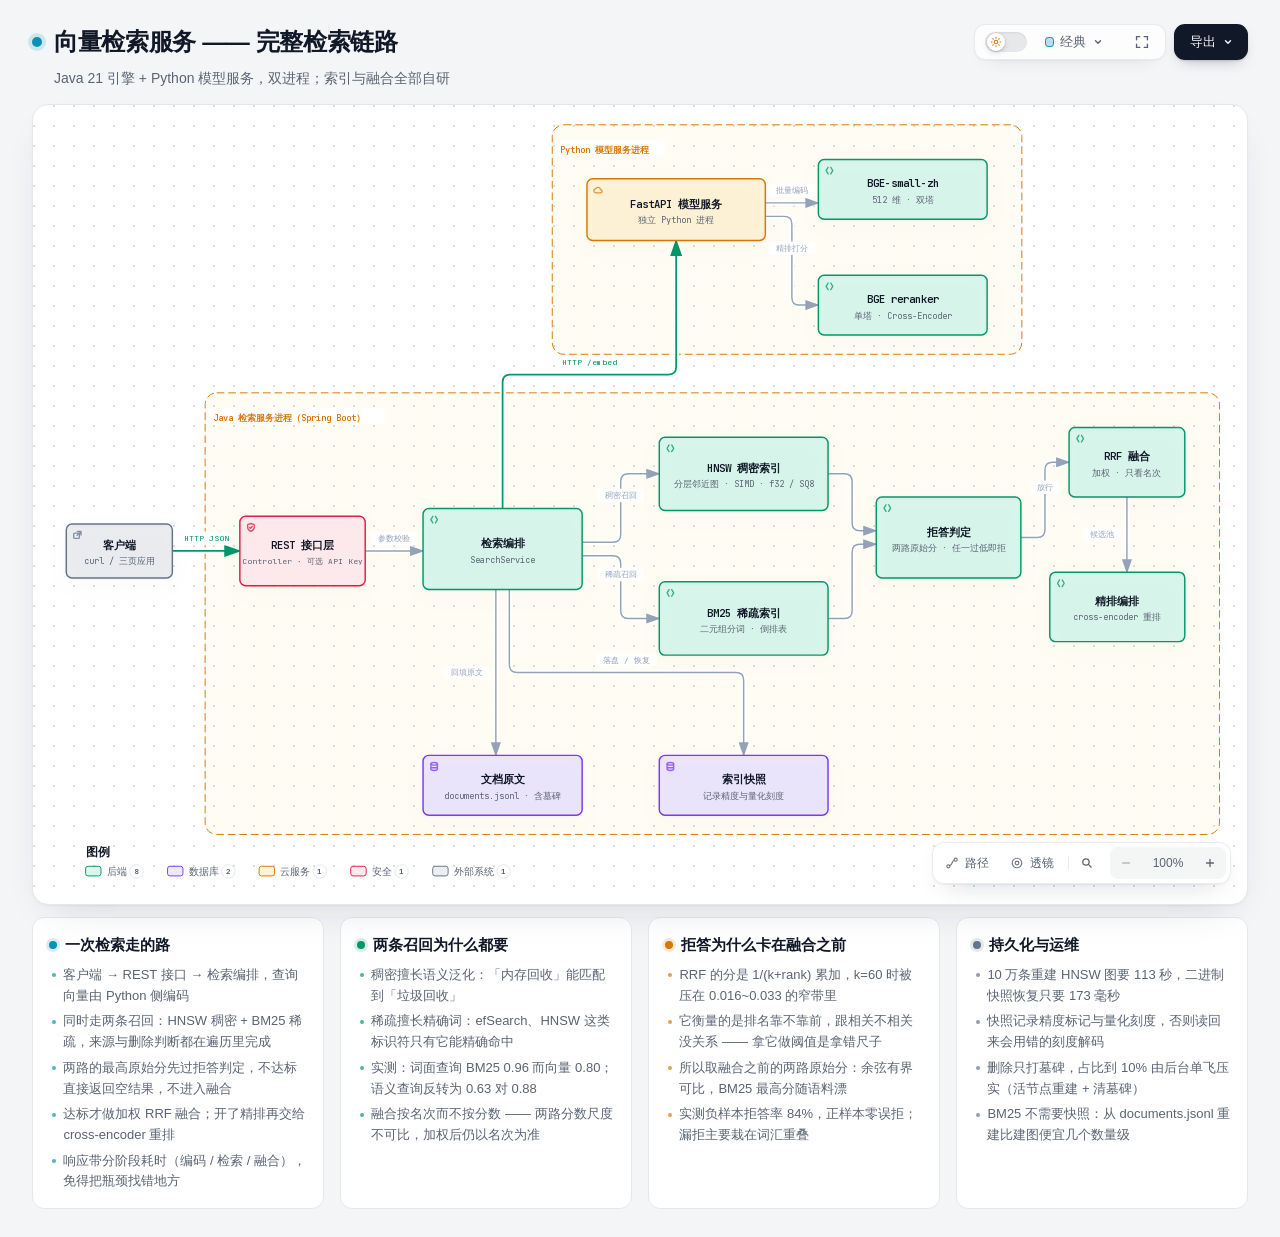
==== commit b7739818: "docs: 架构图重画，补上 SQ8 / 来源过滤 / 拒答 / 加权融合" ====
--- a/docs/architecture.html
+++ b/docs/architecture.html
@@ -4980,6 +4980,7 @@
         <div class="pulse-dot"></div>
         <h1>向量检索服务 —— 完整检索链路</h1>
       </div>
+      <p class="subtitle">Java 21 引擎 + Python 模型服务，双进程；索引与融合全部自研</p>
     </div>
 
 
@@ -4987,9 +4988,9 @@
     <!-- Main Diagram -->
     <div class="diagram-container" data-detail-level="read"
          data-preset-badge-editorial-plate="ARCHIFY / 图版 04">
-      <svg viewBox="0 0 1450 868" role="img" lang="zh-CN" aria-labelledby="archify-diagram-title archify-diagram-description" data-preset="classic" data-quality-profile="showcase" data-reader-fit="intrinsic-height" data-reader-min-text="7.5" data-reader-primary-text="14">
+      <svg viewBox="0 0 1230 800" role="img" lang="zh-CN" aria-labelledby="archify-diagram-title archify-diagram-description" data-preset="classic" data-quality-profile="showcase" data-diagram-type="architecture" data-reader-fit="authored-height">
         <title id="archify-diagram-title">向量检索服务 —— 完整检索链路</title>
-        <desc id="archify-diagram-description">由 Archify 生成的架构图。</desc>
+        <desc id="archify-diagram-description">Java 21 引擎 + Python 模型服务，双进程；索引与融合全部自研</desc>
         <!-- Definitions -->
         <defs>
           <marker id="arrowhead" markerWidth="10" markerHeight="7" refX="9" refY="3.5" orient="auto">
@@ -5013,276 +5014,294 @@
         <rect width="100%" height="100%" fill="url(#grid)" />
 
         <!-- Boundaries (behind everything) -->
-        <rect data-graph-role="structural-frame" data-composition-frame-kind="region" data-composition-frame-id="0" data-composition-frame-label="Python 模型服务进程" x="430" y="60" width="500" height="240" rx="12" class="c-region" stroke-width="1"/>
-
-        <rect data-graph-role="structural-frame" data-composition-frame-kind="region" data-composition-frame-id="1" data-composition-frame-label="Java 检索服务进程（Spring Boot）" x="190" y="360" width="1220" height="440" rx="12" class="c-region" stroke-width="1"/>
+        <rect data-graph-role="structural-frame" data-composition-frame-kind="region" data-composition-frame-id="0" data-composition-frame-label="Python 模型服务进程" x="524" y="6" width="487" height="238" rx="12" class="c-region" stroke-width="1"/>
+
+        <rect data-graph-role="structural-frame" data-composition-frame-kind="region" data-composition-frame-id="1" data-composition-frame-label="Java 检索服务进程（Spring Boot）" x="164" y="284" width="1052" height="458" rx="12" class="c-region" stroke-width="1"/>
 
         <!-- Connection paths (before components for correct z-order) -->
         <g data-graph-role="automatic-crossover" style="--step:0">
-          <path data-graph-role="automatic-crossover-underlay" d="M 150 550 L 230 550" fill="none" stroke="var(--mask)" stroke-width="5.8" stroke-linecap="round" stroke-linejoin="round" pointer-events="none"/>
-          <path data-edge-from="client" data-edge-to="api" data-edge-label="HTTP JSON" data-edge-key="0" data-edge-id="client-to-api" data-composition-points="150,550;230,550" data-composition-crossover="halo" data-composition-independent="true" d="M 150 550 L 230 550" class="a-emphasis" stroke-width="1.8" marker-end="url(#arrowhead-emphasis)"/>
+          <path data-graph-role="automatic-crossover-underlay" d="M 130 448 L 200 448" fill="none" stroke="var(--mask)" stroke-width="5.8" stroke-linecap="round" stroke-linejoin="round" pointer-events="none"/>
+          <path data-edge-from="client" data-edge-to="api" data-edge-label="HTTP JSON" data-edge-key="0" data-edge-id="client-to-api" data-composition-points="130,448;200,448" data-composition-crossover="halo" data-composition-independent="true" d="M 130 448 L 200 448" class="a-emphasis" stroke-width="1.8" marker-end="url(#arrowhead-emphasis)"/>
         </g>
         <g data-graph-role="automatic-crossover" style="--step:1">
-          <path data-graph-role="automatic-crossover-underlay" d="M 390 550 L 470 550" fill="none" stroke="var(--mask)" stroke-width="5.5" stroke-linecap="round" stroke-linejoin="round" pointer-events="none"/>
-          <path data-edge-from="api" data-edge-to="service" data-edge-label="参数校验" data-edge-key="1" data-edge-id="api-to-service" data-composition-points="390,550;470,550" data-composition-crossover="halo" data-composition-independent="true" d="M 390 550 L 470 550" class="a-default" stroke-width="1.5" marker-end="url(#arrowhead)"/>
+          <path data-graph-role="automatic-crossover-underlay" d="M 330 448 L 390 448" fill="none" stroke="var(--mask)" stroke-width="5.5" stroke-linecap="round" stroke-linejoin="round" pointer-events="none"/>
+          <path data-edge-from="api" data-edge-to="service" data-edge-label="参数校验" data-edge-key="1" data-edge-id="api-to-service" data-composition-points="330,448;390,448" data-composition-crossover="halo" data-composition-independent="true" d="M 330 448 L 390 448" class="a-default" stroke-width="1.5" marker-end="url(#arrowhead)"/>
         </g>
         <g data-graph-role="automatic-crossover" style="--step:2">
-          <path data-graph-role="automatic-crossover-underlay" d="M 560 520 L 560 225 Q 560 217 552 217 L 467.2 217 Q 459.2 217 459.2 209 L 459.2 84 Q 459.2 76 467.2 76 L 552 76 Q 560 76 560 84 L 560 100" fill="none" stroke="var(--mask)" stroke-width="5.8" stroke-linecap="round" stroke-linejoin="round" pointer-events="none"/>
-          <path data-edge-from="service" data-edge-to="modelService" data-edge-label="HTTP /embed /rerank" data-edge-key="2" data-edge-id="service-to-model" data-composition-points="560,520;560,217;459.2,217;459.2,76;560,76;560,100" data-composition-crossover="halo" data-composition-independent="true" d="M 560 520 L 560 225 Q 560 217 552 217 L 467.2 217 Q 459.2 217 459.2 209 L 459.2 84 Q 459.2 76 467.2 76 L 552 76 Q 560 76 560 84 L 560 100" class="a-emphasis" stroke-width="1.8" marker-end="url(#arrowhead-emphasis)"/>
+          <path data-graph-role="automatic-crossover-underlay" d="M 472.5 404 L 472.5 273 Q 472.5 265 480.5 265 L 644.5 265 Q 652.5 265 652.5 257 L 652.5 126" fill="none" stroke="var(--mask)" stroke-width="5.8" stroke-linecap="round" stroke-linejoin="round" pointer-events="none"/>
+          <path data-edge-from="service" data-edge-to="modelService" data-edge-label="HTTP /embed" data-edge-key="2" data-edge-id="service-to-model" data-composition-points="472.5,404;472.5,265;652.5,265;652.5,126" data-composition-crossover="halo" data-composition-independent="true" d="M 472.5 404 L 472.5 273 Q 472.5 265 480.5 265 L 644.5 265 Q 652.5 265 652.5 257 L 652.5 126" class="a-emphasis" stroke-width="1.8" marker-end="url(#arrowhead-emphasis)"/>
         </g>
         <g data-graph-role="automatic-crossover" style="--step:3">
-          <path data-graph-role="automatic-crossover-underlay" d="M 650 130 L 720 130" fill="none" stroke="var(--mask)" stroke-width="5.5" stroke-linecap="round" stroke-linejoin="round" pointer-events="none"/>
-          <path data-edge-from="modelService" data-edge-to="bge" data-edge-label="批量编码" data-edge-key="3" data-edge-id="model-to-bge" data-composition-points="650,130;720,130" data-composition-crossover="halo" data-composition-independent="true" d="M 650 130 L 720 130" class="a-default" stroke-width="1.5" marker-end="url(#arrowhead)"/>
+          <path data-graph-role="automatic-crossover-underlay" d="M 745 87 L 800 87" fill="none" stroke="var(--mask)" stroke-width="5.5" stroke-linecap="round" stroke-linejoin="round" pointer-events="none"/>
+          <path data-edge-from="modelService" data-edge-to="bge" data-edge-label="批量编码" data-edge-key="3" data-edge-id="model-to-bge" data-composition-points="745,87;800,87" data-composition-crossover="halo" data-composition-independent="true" d="M 745 87 L 800 87" class="a-default" stroke-width="1.5" marker-end="url(#arrowhead)"/>
         </g>
         <g data-graph-role="automatic-crossover" style="--step:4">
-          <path data-graph-role="automatic-crossover-underlay" d="M 568.05 160 L 568.05 176 Q 568.05 184 576.05 184 L 688 184 Q 696 184 696 192 L 696 242 Q 696 250 704 250 L 720 250" fill="none" stroke="var(--mask)" stroke-width="5.5" stroke-linecap="round" stroke-linejoin="round" pointer-events="none"/>
-          <path data-edge-from="modelService" data-edge-to="reranker" data-edge-label="精排打分" data-edge-key="4" data-edge-id="model-to-reranker" data-composition-points="568.05,160;568.05,184;696,184;696,250;720,250" data-composition-crossover="halo" data-composition-independent="true" d="M 568.05 160 L 568.05 176 Q 568.05 184 576.05 184 L 688 184 Q 696 184 696 192 L 696 242 Q 696 250 704 250 L 720 250" class="a-default" stroke-width="1.5" marker-end="url(#arrowhead)"/>
+          <path data-graph-role="automatic-crossover-underlay" d="M 745 101 L 764.5 101 Q 772.5 101 772.5 109 L 772.5 185 Q 772.5 193 780.5 193 L 800 193" fill="none" stroke="var(--mask)" stroke-width="5.5" stroke-linecap="round" stroke-linejoin="round" pointer-events="none"/>
+          <path data-edge-from="modelService" data-edge-to="reranker" data-edge-label="精排打分" data-edge-key="4" data-edge-id="model-to-reranker" data-composition-points="745,101;772.5,101;772.5,193;800,193" data-composition-crossover="halo" data-composition-independent="true" d="M 745 101 L 764.5 101 Q 772.5 101 772.5 109 L 772.5 185 Q 772.5 193 780.5 193 L 800 193" class="a-default" stroke-width="1.5" marker-end="url(#arrowhead)"/>
         </g>
         <g data-graph-role="automatic-crossover" style="--step:5">
-          <path data-graph-role="automatic-crossover-underlay" d="M 650 557 L 740 557" fill="none" stroke="var(--mask)" stroke-width="5.5" stroke-linecap="round" stroke-linejoin="round" pointer-events="none"/>
-          <path data-edge-from="service" data-edge-to="denseIdx" data-edge-label="稠密召回" data-edge-key="5" data-edge-id="service-to-dense" data-composition-points="650,557;740,557" data-composition-crossover="halo" data-composition-independent="true" d="M 650 557 L 740 557" class="a-default" stroke-width="1.5" marker-end="url(#arrowhead)"/>
+          <path data-graph-role="automatic-crossover-underlay" d="M 555 439 L 587 439 Q 595 439 595 431 L 595 376 Q 595 368 603 368 L 635 368" fill="none" stroke="var(--mask)" stroke-width="5.5" stroke-linecap="round" stroke-linejoin="round" pointer-events="none"/>
+          <path data-edge-from="service" data-edge-to="denseIdx" data-edge-label="稠密召回" data-edge-key="5" data-edge-id="service-to-dense" data-composition-points="555,439;595,439;595,368;635,368" data-composition-crossover="halo" data-composition-independent="true" d="M 555 439 L 587 439 Q 595 439 595 431 L 595 376 Q 595 368 603 368 L 635 368" class="a-default" stroke-width="1.5" marker-end="url(#arrowhead)"/>
         </g>
         <g data-graph-role="automatic-crossover" style="--step:6">
-          <path data-graph-role="automatic-crossover-underlay" d="M 544.95 520 L 544.95 504 Q 544.95 496 552.95 496 L 708 496 Q 716 496 716 488 L 716 443 Q 716 435 724 435 L 740 435" fill="none" stroke="var(--mask)" stroke-width="5.5" stroke-linecap="round" stroke-linejoin="round" pointer-events="none"/>
-          <path data-edge-from="service" data-edge-to="sparseIdx" data-edge-label="稀疏召回" data-edge-key="6" data-edge-id="service-to-sparse" data-composition-points="544.95,520;544.95,496;716,496;716,435;740,435" data-composition-crossover="halo" data-composition-independent="true" d="M 544.95 520 L 544.95 504 Q 544.95 496 552.95 496 L 708 496 Q 716 496 716 488 L 716 443 Q 716 435 724 435 L 740 435" class="a-default" stroke-width="1.5" marker-end="url(#arrowhead)"/>
+          <path data-graph-role="automatic-crossover-underlay" d="M 555 453 L 587 453 Q 595 453 595 461 L 595 510 Q 595 518 603 518 L 635 518" fill="none" stroke="var(--mask)" stroke-width="5.5" stroke-linecap="round" stroke-linejoin="round" pointer-events="none"/>
+          <path data-edge-from="service" data-edge-to="sparseIdx" data-edge-label="稀疏召回" data-edge-key="6" data-edge-id="service-to-sparse" data-composition-points="555,453;595,453;595,518;635,518" data-composition-crossover="halo" data-composition-independent="true" d="M 555 453 L 587 453 Q 595 453 595 461 L 595 510 Q 595 518 603 518 L 635 518" class="a-default" stroke-width="1.5" marker-end="url(#arrowhead)"/>
         </g>
         <g data-graph-role="automatic-crossover" style="--step:7">
-          <path data-graph-role="automatic-crossover-underlay" d="M 920 555 L 957 555 Q 965 555 965 547 L 965 510 Q 965 502 973 502 L 1010 502" fill="none" stroke="var(--mask)" stroke-width="5.5" stroke-linecap="round" stroke-linejoin="round" pointer-events="none"/>
-          <path data-edge-from="denseIdx" data-edge-to="rrf" data-edge-label="稠密候选" data-edge-key="7" data-edge-id="dense-to-rrf" data-composition-points="920,555;965,555;965,502;1010,502" data-composition-crossover="halo" data-composition-independent="true" d="M 920 555 L 957 555 Q 965 555 965 547 L 965 510 Q 965 502 973 502 L 1010 502" class="a-default" stroke-width="1.5" marker-end="url(#arrowhead)"/>
+          <path data-graph-role="automatic-crossover-underlay" d="M 810 368 L 827 368 Q 835 368 835 376 L 835 419 Q 835 427 843 427 L 860 427" fill="none" stroke="var(--mask)" stroke-width="5.5" stroke-linecap="round" stroke-linejoin="round" pointer-events="none"/>
+          <path data-edge-from="denseIdx" data-edge-to="abstain" data-edge-key="7" data-edge-id="dense-to-abstain" data-composition-points="810,368;835,368;835,427;860,427" data-composition-crossover="halo" data-composition-independent="true" d="M 810 368 L 827 368 Q 835 368 835 376 L 835 419 Q 835 427 843 427 L 860 427" class="a-default" stroke-width="1.5" marker-end="url(#arrowhead)"/>
         </g>
         <g data-graph-role="automatic-crossover" style="--step:8">
-          <path data-graph-role="automatic-crossover-underlay" d="M 920 435 L 957 435 Q 965 435 965 443 L 965 480 Q 965 488 973 488 L 1010 488" fill="none" stroke="var(--mask)" stroke-width="5.5" stroke-linecap="round" stroke-linejoin="round" pointer-events="none"/>
-          <path data-edge-from="sparseIdx" data-edge-to="rrf" data-edge-label="稀疏候选" data-edge-key="8" data-edge-id="sparse-to-rrf" data-composition-points="920,435;965,435;965,488;1010,488" data-composition-crossover="halo" data-composition-independent="true" d="M 920 435 L 957 435 Q 965 435 965 443 L 965 480 Q 965 488 973 488 L 1010 488" class="a-default" stroke-width="1.5" marker-end="url(#arrowhead)"/>
+          <path data-graph-role="automatic-crossover-underlay" d="M 810 518 L 827 518 Q 835 518 835 510 L 835 449 Q 835 441 843 441 L 860 441" fill="none" stroke="var(--mask)" stroke-width="5.5" stroke-linecap="round" stroke-linejoin="round" pointer-events="none"/>
+          <path data-edge-from="sparseIdx" data-edge-to="abstain" data-edge-key="8" data-edge-id="sparse-to-abstain" data-composition-points="810,518;835,518;835,441;860,441" data-composition-crossover="halo" data-composition-independent="true" d="M 810 518 L 827 518 Q 835 518 835 510 L 835 449 Q 835 441 843 441 L 860 441" class="a-default" stroke-width="1.5" marker-end="url(#arrowhead)"/>
         </g>
         <g data-graph-role="automatic-crossover" style="--step:9">
-          <path data-graph-role="automatic-crossover-underlay" d="M 1160 495 L 1210 495" fill="none" stroke="var(--mask)" stroke-width="5.5" stroke-linecap="round" stroke-linejoin="round" pointer-events="none"/>
-          <path data-edge-from="rrf" data-edge-to="rerank" data-edge-label="重排序" data-edge-key="9" data-edge-id="rrf-to-rerank" data-composition-points="1160,495;1210,495" data-composition-crossover="halo" data-composition-independent="true" d="M 1160 495 L 1210 495" class="a-default" stroke-width="1.5" marker-end="url(#arrowhead)"/>
+          <path data-graph-role="automatic-crossover-underlay" d="M 1010 434 L 1027 434 Q 1035 434 1035 426 L 1035 364 Q 1035 356 1043 356 L 1060 356" fill="none" stroke="var(--mask)" stroke-width="5.5" stroke-linecap="round" stroke-linejoin="round" pointer-events="none"/>
+          <path data-edge-from="abstain" data-edge-to="rrf" data-edge-label="放行" data-edge-key="9" data-edge-id="abstain-to-rrf" data-composition-points="1010,434;1035,434;1035,356;1060,356" data-composition-crossover="halo" data-composition-independent="true" d="M 1010 434 L 1027 434 Q 1035 434 1035 426 L 1035 364 Q 1035 356 1043 356 L 1060 356" class="a-default" stroke-width="1.5" marker-end="url(#arrowhead)"/>
         </g>
         <g data-graph-role="automatic-crossover" style="--step:10">
-          <path data-graph-role="automatic-crossover-underlay" d="M 560 580 L 560 680" fill="none" stroke="var(--mask)" stroke-width="5.5" stroke-linecap="round" stroke-linejoin="round" pointer-events="none"/>
-          <path data-edge-from="service" data-edge-to="docStore" data-edge-label="回填原文" data-edge-key="10" data-edge-id="service-to-docstore" data-composition-points="560,580;560,680" data-composition-crossover="halo" data-composition-independent="true" d="M 560 580 L 560 680" class="a-default" stroke-width="1.5" marker-end="url(#arrowhead)"/>
+          <path data-graph-role="automatic-crossover-underlay" d="M 1120 392 L 1120 470" fill="none" stroke="var(--mask)" stroke-width="5.5" stroke-linecap="round" stroke-linejoin="round" pointer-events="none"/>
+          <path data-edge-from="rrf" data-edge-to="rerank" data-edge-label="候选池" data-edge-key="10" data-edge-id="rrf-to-rerank" data-composition-points="1120,392;1120,470" data-composition-crossover="halo" data-composition-independent="true" d="M 1120 392 L 1120 470" class="a-default" stroke-width="1.5" marker-end="url(#arrowhead)"/>
         </g>
         <g data-graph-role="automatic-crossover" style="--step:11">
-          <path data-graph-role="automatic-crossover-underlay" d="M 830 590 L 830 720" fill="none" stroke="var(--mask)" stroke-width="5.5" stroke-linecap="round" stroke-linejoin="round" pointer-events="none"/>
-          <path data-edge-from="denseIdx" data-edge-to="snapshot" data-edge-label="落盘 / 恢复" data-edge-key="11" data-edge-id="dense-to-snapshot" data-composition-points="830,590;830,720" data-composition-crossover="halo" data-composition-independent="true" d="M 830 590 L 830 720" class="a-default" stroke-width="1.5" marker-end="url(#arrowhead)"/>
+          <path data-graph-role="automatic-crossover-underlay" d="M 465.5 488 L 465.5 660" fill="none" stroke="var(--mask)" stroke-width="5.5" stroke-linecap="round" stroke-linejoin="round" pointer-events="none"/>
+          <path data-edge-from="service" data-edge-to="docStore" data-edge-label="回填原文" data-edge-key="11" data-edge-id="service-to-docstore" data-composition-points="465.5,488;465.5,660" data-composition-crossover="halo" data-composition-independent="true" d="M 465.5 488 L 465.5 660" class="a-default" stroke-width="1.5" marker-end="url(#arrowhead)"/>
         </g>
+        <g data-graph-role="automatic-crossover" style="--step:12">
+          <path data-graph-role="automatic-crossover-underlay" d="M 479.5 488 L 479.5 566 Q 479.5 574 487.5 574 L 714.5 574 Q 722.5 574 722.5 582 L 722.5 660" fill="none" stroke="var(--mask)" stroke-width="5.5" stroke-linecap="round" stroke-linejoin="round" pointer-events="none"/>
+          <path data-edge-from="service" data-edge-to="snapshot" data-edge-label="落盘 / 恢复" data-edge-key="12" data-edge-id="service-to-snapshot" data-composition-points="479.5,488;479.5,574;722.5,574;722.5,660" data-composition-crossover="halo" data-composition-independent="true" d="M 479.5 488 L 479.5 566 Q 479.5 574 487.5 574 L 714.5 574 Q 722.5 574 722.5 582 L 722.5 660" class="a-default" stroke-width="1.5" marker-end="url(#arrowhead)"/>
+        </g>
 
         <!-- Components -->
-        <g id="node-client" data-node-id="client" data-node-label="客户端" tabindex="0" role="button" aria-label="聚焦客户端，curl / demo 页面, 架构组件" aria-pressed="false" data-node-kind="external" data-node-sublabel="curl / demo 页面" data-node-context="架构组件">
-          <title>客户端 · curl / demo 页面 · 架构组件</title>
-          <rect x="20" y="520" width="130" height="60" rx="6" class="c-mask"/>
-          <rect x="20" y="520" width="130" height="60" rx="6" class="c-external" stroke-width="1.5"/>
-          <g aria-hidden="true" data-semantic-sigil="external" class="semantic-sigil s-external" transform="translate(26 526) scale(0.6875)">
+        <g id="node-client" data-node-id="client" data-node-label="客户端" tabindex="0" role="button" aria-label="聚焦客户端，curl / 三页应用, 架构组件" aria-pressed="false" data-node-kind="external" data-node-sublabel="curl / 三页应用" data-node-context="架构组件">
+          <title>客户端 · curl / 三页应用 · 架构组件</title>
+          <rect x="20" y="420" width="110" height="56" rx="6" class="c-mask"/>
+          <rect x="20" y="420" width="110" height="56" rx="6" class="c-external" stroke-width="1.5"/>
+          <g aria-hidden="true" data-semantic-sigil="external" class="semantic-sigil s-external" transform="translate(26 426) scale(0.6875)">
             <rect x="2.5" y="5" width="8.5" height="8" rx="1.5"/>
             <path d="M8 2.5h5.5V8M13.5 2.5 7.5 8.5"/>
           </g>
-          <text data-node-label="" data-detail-anchor="" x="85" y="548" class="t-primary" font-size="11" font-weight="600" text-anchor="middle">客户端</text>
-        <text data-detail="context" x="85" y="564" class="t-muted" font-size="9" text-anchor="middle">curl / demo 页面</text>
+          <text data-node-label="" data-detail-anchor="" x="75" y="446" class="t-primary" font-size="11" font-weight="600" text-anchor="middle">客户端</text>
+        <text data-detail="context" x="75" y="462" class="t-muted" font-size="9" text-anchor="middle">curl / 三页应用</text>
         </g>
 
-        <g id="node-api" data-node-id="api" data-node-label="REST 接口层" tabindex="0" role="button" aria-label="聚焦REST 接口层，SearchController, Java 检索服务进程（Spring Boot）" aria-pressed="false" data-node-kind="backend" data-node-sublabel="SearchController" data-node-context="Java 检索服务进程（Spring Boot）">
-          <title>REST 接口层 · SearchController · Java 检索服务进程（Spring Boot）</title>
-          <rect x="230" y="520" width="160" height="60" rx="6" class="c-mask"/>
-          <rect x="230" y="520" width="160" height="60" rx="6" class="c-backend" stroke-width="1.5"/>
-          <g aria-hidden="true" data-semantic-sigil="backend" class="semantic-sigil s-backend" transform="translate(236 526) scale(0.6875)">
+        <g id="node-api" data-node-id="api" data-node-label="REST 接口层" tabindex="0" role="button" aria-label="聚焦REST 接口层，Controller · 可选 API Key, Java 检索服务进程（Spring Boot）" aria-pressed="false" data-node-kind="security" data-node-sublabel="Controller · 可选 API Key" data-node-context="Java 检索服务进程（Spring Boot）">
+          <title>REST 接口层 · Controller · 可选 API Key · Java 检索服务进程（Spring Boot）</title>
+          <rect x="200" y="412" width="130" height="72" rx="6" class="c-mask"/>
+          <rect x="200" y="412" width="130" height="72" rx="6" class="c-security" stroke-width="1.5"/>
+          <g aria-hidden="true" data-semantic-sigil="security" class="semantic-sigil s-security" transform="translate(206 418) scale(0.6875)">
+            <path d="M8 2.2 13 4v3.5c0 3.1-1.8 5.4-5 6.5-3.2-1.1-5-3.4-5-6.5V4Z"/>
+            <path d="m5.8 8 1.5 1.5 3-3"/>
+          </g>
+          <text data-node-label="" data-detail-anchor="" x="265" y="446" class="t-primary" font-size="11" font-weight="600" text-anchor="middle">REST 接口层</text>
+        <text data-detail="context" x="265" y="462" class="t-muted" font-size="8.1" text-anchor="middle">Controller · 可选 API Key</text>
+        </g>
+
+        <g id="node-service" data-node-id="service" data-node-label="检索编排" tabindex="0" role="button" aria-label="聚焦检索编排，SearchService, Java 检索服务进程（Spring Boot）" aria-pressed="false" data-node-kind="backend" data-node-sublabel="SearchService" data-node-context="Java 检索服务进程（Spring Boot）">
+          <title>检索编排 · SearchService · Java 检索服务进程（Spring Boot）</title>
+          <rect x="390" y="404" width="165" height="84" rx="6" class="c-mask"/>
+          <rect x="390" y="404" width="165" height="84" rx="6" class="c-backend" stroke-width="1.5"/>
+          <g aria-hidden="true" data-semantic-sigil="backend" class="semantic-sigil s-backend" transform="translate(396 410) scale(0.6875)">
             <path d="M6 3 3 8l3 5M10 3l3 5-3 5"/>
           </g>
-          <text data-node-label="" data-detail-anchor="" x="310" y="548" class="t-primary" font-size="11" font-weight="600" text-anchor="middle">REST 接口层</text>
-        <text data-detail="context" x="310" y="564" class="t-muted" font-size="9" text-anchor="middle">SearchController</text>
+          <text data-node-label="" data-detail-anchor="" x="472.5" y="444" class="t-primary" font-size="11" font-weight="600" text-anchor="middle">检索编排</text>
+        <text data-detail="context" x="472.5" y="460" class="t-muted" font-size="9" text-anchor="middle">SearchService</text>
         </g>
 
-        <g id="node-service" data-node-id="service" data-node-label="检索编排" tabindex="0" role="button" aria-label="聚焦检索编排，编排两路召回与融合, Java 检索服务进程（Spring Boot）" aria-pressed="false" data-node-kind="backend" data-node-sublabel="编排两路召回与融合" data-node-context="Java 检索服务进程（Spring Boot）">
-          <title>检索编排 · 编排两路召回与融合 · Java 检索服务进程（Spring Boot）</title>
-          <rect x="470" y="520" width="180" height="60" rx="6" class="c-mask"/>
-          <rect x="470" y="520" width="180" height="60" rx="6" class="c-backend" stroke-width="1.5"/>
-          <g aria-hidden="true" data-semantic-sigil="backend" class="semantic-sigil s-backend" transform="translate(476 526) scale(0.6875)">
+        <g id="node-modelService" data-node-id="modelService" data-node-label="FastAPI 模型服务" tabindex="0" role="button" aria-label="聚焦FastAPI 模型服务，独立 Python 进程, Python 模型服务进程" aria-pressed="false" data-node-kind="cloud" data-node-sublabel="独立 Python 进程" data-node-tag=":8000" data-node-context="Python 模型服务进程">
+          <title>FastAPI 模型服务 · 独立 Python 进程 · Python 模型服务进程 · :8000</title>
+          <rect x="560" y="62" width="185" height="64" rx="6" class="c-mask"/>
+          <rect x="560" y="62" width="185" height="64" rx="6" class="c-cloud" stroke-width="1.5"/>
+          <g aria-hidden="true" data-semantic-sigil="cloud" class="semantic-sigil s-cloud" transform="translate(566 68) scale(0.6875)">
+            <path d="M4.3 12.5h7.3a2.4 2.4 0 0 0 .2-4.8 4 4 0 0 0-7.5-1.3A3.1 3.1 0 0 0 4.3 12.5Z"/>
+          </g>
+          <text data-node-label="" data-detail-anchor="" x="652.5" y="92" class="t-primary" font-size="11" font-weight="600" text-anchor="middle">FastAPI 模型服务</text>
+        <text data-detail="context" x="652.5" y="108" class="t-muted" font-size="9" text-anchor="middle">独立 Python 进程</text>
+        <text data-detail="fine" x="652.5" y="118" class="t-cloud" font-size="7" text-anchor="middle">:8000</text>
+        </g>
+
+        <g id="node-bge" data-node-id="bge" data-node-label="BGE-small-zh" tabindex="0" role="button" aria-label="聚焦BGE-small-zh，512 维 · 双塔, Python 模型服务进程" aria-pressed="false" data-node-kind="backend" data-node-sublabel="512 维 · 双塔" data-node-context="Python 模型服务进程">
+          <title>BGE-small-zh · 512 维 · 双塔 · Python 模型服务进程</title>
+          <rect x="800" y="42" width="175" height="62" rx="6" class="c-mask"/>
+          <rect x="800" y="42" width="175" height="62" rx="6" class="c-backend" stroke-width="1.5"/>
+          <g aria-hidden="true" data-semantic-sigil="backend" class="semantic-sigil s-backend" transform="translate(806 48) scale(0.6875)">
             <path d="M6 3 3 8l3 5M10 3l3 5-3 5"/>
           </g>
-          <text data-node-label="" data-detail-anchor="" x="560" y="548" class="t-primary" font-size="11" font-weight="600" text-anchor="middle">检索编排</text>
-        <text data-detail="context" x="560" y="564" class="t-muted" font-size="9" text-anchor="middle">编排两路召回与融合</text>
+          <text data-node-label="" data-detail-anchor="" x="887.5" y="71" class="t-primary" font-size="11" font-weight="600" text-anchor="middle">BGE-small-zh</text>
+        <text data-detail="context" x="887.5" y="87" class="t-muted" font-size="9" text-anchor="middle">512 维 · 双塔</text>
         </g>
 
-        <g id="node-modelService" data-node-id="modelService" data-node-label="FastAPI 模型服务" tabindex="0" role="button" aria-label="聚焦FastAPI 模型服务，独立 Python 进程, Python 模型服务进程" aria-pressed="false" data-node-kind="cloud" data-node-sublabel="独立 Python 进程" data-node-tag=":8000" data-node-context="Python 模型服务进程">
-          <title>FastAPI 模型服务 · 独立 Python 进程 · Python 模型服务进程 · :8000</title>
-          <rect x="470" y="100" width="180" height="60" rx="6" class="c-mask"/>
-          <rect x="470" y="100" width="180" height="60" rx="6" class="c-cloud" stroke-width="1.5"/>
-          <g aria-hidden="true" data-semantic-sigil="cloud" class="semantic-sigil s-cloud" transform="translate(476 106) scale(0.6875)">
-            <path d="M4.3 12.5h7.3a2.4 2.4 0 0 0 .2-4.8 4 4 0 0 0-7.5-1.3A3.1 3.1 0 0 0 4.3 12.5Z"/>
-          </g>
-          <text data-node-label="" data-detail-anchor="" x="560" y="128" class="t-primary" font-size="11" font-weight="600" text-anchor="middle">FastAPI 模型服务</text>
-        <text data-detail="context" x="560" y="144" class="t-muted" font-size="9" text-anchor="middle">独立 Python 进程</text>
-        <text data-detail="fine" x="560" y="152" class="t-cloud" font-size="7" text-anchor="middle">:8000</text>
-        </g>
-
-        <g id="node-bge" data-node-id="bge" data-node-label="BGE-small-zh" tabindex="0" role="button" aria-label="聚焦BGE-small-zh，512 维 · 双塔, Python 模型服务进程" aria-pressed="false" data-node-kind="backend" data-node-sublabel="512 维 · 双塔" data-node-context="Python 模型服务进程">
-          <title>BGE-small-zh · 512 维 · 双塔 · Python 模型服务进程</title>
-          <rect x="720" y="100" width="170" height="60" rx="6" class="c-mask"/>
-          <rect x="720" y="100" width="170" height="60" rx="6" class="c-backend" stroke-width="1.5"/>
-          <g aria-hidden="true" data-semantic-sigil="backend" class="semantic-sigil s-backend" transform="translate(726 106) scale(0.6875)">
+        <g id="node-reranker" data-node-id="reranker" data-node-label="BGE reranker" tabindex="0" role="button" aria-label="聚焦BGE reranker，单塔 · Cross-Encoder, Python 模型服务进程" aria-pressed="false" data-node-kind="backend" data-node-sublabel="单塔 · Cross-Encoder" data-node-context="Python 模型服务进程">
+          <title>BGE reranker · 单塔 · Cross-Encoder · Python 模型服务进程</title>
+          <rect x="800" y="162" width="175" height="62" rx="6" class="c-mask"/>
+          <rect x="800" y="162" width="175" height="62" rx="6" class="c-backend" stroke-width="1.5"/>
+          <g aria-hidden="true" data-semantic-sigil="backend" class="semantic-sigil s-backend" transform="translate(806 168) scale(0.6875)">
             <path d="M6 3 3 8l3 5M10 3l3 5-3 5"/>
           </g>
-          <text data-node-label="" data-detail-anchor="" x="805" y="128" class="t-primary" font-size="11" font-weight="600" text-anchor="middle">BGE-small-zh</text>
-        <text data-detail="context" x="805" y="144" class="t-muted" font-size="9" text-anchor="middle">512 维 · 双塔</text>
+          <text data-node-label="" data-detail-anchor="" x="887.5" y="191" class="t-primary" font-size="11" font-weight="600" text-anchor="middle">BGE reranker</text>
+        <text data-detail="context" x="887.5" y="207" class="t-muted" font-size="9" text-anchor="middle">单塔 · Cross-Encoder</text>
         </g>
 
-        <g id="node-reranker" data-node-id="reranker" data-node-label="BGE reranker" tabindex="0" role="button" aria-label="聚焦BGE reranker，单塔 · Cross-Encoder, Python 模型服务进程" aria-pressed="false" data-node-kind="backend" data-node-sublabel="单塔 · Cross-Encoder" data-node-context="Python 模型服务进程">
-          <title>BGE reranker · 单塔 · Cross-Encoder · Python 模型服务进程</title>
-          <rect x="720" y="220" width="170" height="60" rx="6" class="c-mask"/>
-          <rect x="720" y="220" width="170" height="60" rx="6" class="c-backend" stroke-width="1.5"/>
-          <g aria-hidden="true" data-semantic-sigil="backend" class="semantic-sigil s-backend" transform="translate(726 226) scale(0.6875)">
+        <g id="node-denseIdx" data-node-id="denseIdx" data-node-label="HNSW 稠密索引" tabindex="0" role="button" aria-label="聚焦HNSW 稠密索引，分层邻近图 · SIMD · f32 / SQ8, Java 检索服务进程（Spring Boot）" aria-pressed="false" data-node-kind="backend" data-node-sublabel="分层邻近图 · SIMD · f32 / SQ8" data-node-context="Java 检索服务进程（Spring Boot）">
+          <title>HNSW 稠密索引 · 分层邻近图 · SIMD · f32 / SQ8 · Java 检索服务进程（Spring Boot）</title>
+          <rect x="635" y="330" width="175" height="76" rx="6" class="c-mask"/>
+          <rect x="635" y="330" width="175" height="76" rx="6" class="c-backend" stroke-width="1.5"/>
+          <g aria-hidden="true" data-semantic-sigil="backend" class="semantic-sigil s-backend" transform="translate(641 336) scale(0.6875)">
             <path d="M6 3 3 8l3 5M10 3l3 5-3 5"/>
           </g>
-          <text data-node-label="" data-detail-anchor="" x="805" y="248" class="t-primary" font-size="11" font-weight="600" text-anchor="middle">BGE reranker</text>
-        <text data-detail="context" x="805" y="264" class="t-muted" font-size="9" text-anchor="middle">单塔 · Cross-Encoder</text>
+          <text data-node-label="" data-detail-anchor="" x="722.5" y="366" class="t-primary" font-size="11" font-weight="600" text-anchor="middle">HNSW 稠密索引</text>
+        <text data-detail="context" x="722.5" y="382" class="t-muted" font-size="9" text-anchor="middle">分层邻近图 · SIMD · f32 / SQ8</text>
         </g>
 
         <g id="node-sparseIdx" data-node-id="sparseIdx" data-node-label="BM25 稀疏索引" tabindex="0" role="button" aria-label="聚焦BM25 稀疏索引，二元组分词 · 倒排表, Java 检索服务进程（Spring Boot）" aria-pressed="false" data-node-kind="backend" data-node-sublabel="二元组分词 · 倒排表" data-node-context="Java 检索服务进程（Spring Boot）">
           <title>BM25 稀疏索引 · 二元组分词 · 倒排表 · Java 检索服务进程（Spring Boot）</title>
-          <rect x="740" y="400" width="180" height="70" rx="6" class="c-mask"/>
-          <rect x="740" y="400" width="180" height="70" rx="6" class="c-backend" stroke-width="1.5"/>
-          <g aria-hidden="true" data-semantic-sigil="backend" class="semantic-sigil s-backend" transform="translate(746 406) scale(0.6875)">
+          <rect x="635" y="480" width="175" height="76" rx="6" class="c-mask"/>
+          <rect x="635" y="480" width="175" height="76" rx="6" class="c-backend" stroke-width="1.5"/>
+          <g aria-hidden="true" data-semantic-sigil="backend" class="semantic-sigil s-backend" transform="translate(641 486) scale(0.6875)">
             <path d="M6 3 3 8l3 5M10 3l3 5-3 5"/>
           </g>
-          <text data-node-label="" data-detail-anchor="" x="830" y="433" class="t-primary" font-size="11" font-weight="600" text-anchor="middle">BM25 稀疏索引</text>
-        <text data-detail="context" x="830" y="449" class="t-muted" font-size="9" text-anchor="middle">二元组分词 · 倒排表</text>
+          <text data-node-label="" data-detail-anchor="" x="722.5" y="516" class="t-primary" font-size="11" font-weight="600" text-anchor="middle">BM25 稀疏索引</text>
+        <text data-detail="context" x="722.5" y="532" class="t-muted" font-size="9" text-anchor="middle">二元组分词 · 倒排表</text>
         </g>
 
-        <g id="node-denseIdx" data-node-id="denseIdx" data-node-label="HNSW 稠密索引" tabindex="0" role="button" aria-label="聚焦HNSW 稠密索引，自研 · 分层邻近图 · SIMD, Java 检索服务进程（Spring Boot）" aria-pressed="false" data-node-kind="backend" data-node-sublabel="自研 · 分层邻近图 · SIMD" data-node-context="Java 检索服务进程（Spring Boot）">
-          <title>HNSW 稠密索引 · 自研 · 分层邻近图 · SIMD · Java 检索服务进程（Spring Boot）</title>
-          <rect x="740" y="520" width="180" height="70" rx="6" class="c-mask"/>
-          <rect x="740" y="520" width="180" height="70" rx="6" class="c-backend" stroke-width="1.5"/>
-          <g aria-hidden="true" data-semantic-sigil="backend" class="semantic-sigil s-backend" transform="translate(746 526) scale(0.6875)">
+        <g id="node-abstain" data-node-id="abstain" data-node-label="拒答判定" tabindex="0" role="button" aria-label="聚焦拒答判定，两路原始分 · 任一过低即拒, Java 检索服务进程（Spring Boot）" aria-pressed="false" data-node-kind="backend" data-node-sublabel="两路原始分 · 任一过低即拒" data-node-context="Java 检索服务进程（Spring Boot）">
+          <title>拒答判定 · 两路原始分 · 任一过低即拒 · Java 检索服务进程（Spring Boot）</title>
+          <rect x="860" y="392" width="150" height="84" rx="6" class="c-mask"/>
+          <rect x="860" y="392" width="150" height="84" rx="6" class="c-backend" stroke-width="1.5"/>
+          <g aria-hidden="true" data-semantic-sigil="backend" class="semantic-sigil s-backend" transform="translate(866 398) scale(0.6875)">
             <path d="M6 3 3 8l3 5M10 3l3 5-3 5"/>
           </g>
-          <text data-node-label="" data-detail-anchor="" x="830" y="553" class="t-primary" font-size="11" font-weight="600" text-anchor="middle">HNSW 稠密索引</text>
-        <text data-detail="context" x="830" y="569" class="t-muted" font-size="9" text-anchor="middle">自研 · 分层邻近图 · SIMD</text>
+          <text data-node-label="" data-detail-anchor="" x="935" y="432" class="t-primary" font-size="11" font-weight="600" text-anchor="middle">拒答判定</text>
+        <text data-detail="context" x="935" y="448" class="t-muted" font-size="9" text-anchor="middle">两路原始分 · 任一过低即拒</text>
         </g>
 
-        <g id="node-rrf" data-node-id="rrf" data-node-label="RRF 融合" tabindex="0" role="button" aria-label="聚焦RRF 融合，只看排名不看分数, Java 检索服务进程（Spring Boot）" aria-pressed="false" data-node-kind="backend" data-node-sublabel="只看排名不看分数" data-node-context="Java 检索服务进程（Spring Boot）">
-          <title>RRF 融合 · 只看排名不看分数 · Java 检索服务进程（Spring Boot）</title>
-          <rect x="1010" y="465" width="150" height="60" rx="6" class="c-mask"/>
-          <rect x="1010" y="465" width="150" height="60" rx="6" class="c-backend" stroke-width="1.5"/>
-          <g aria-hidden="true" data-semantic-sigil="backend" class="semantic-sigil s-backend" transform="translate(1016 471) scale(0.6875)">
+        <g id="node-rrf" data-node-id="rrf" data-node-label="RRF 融合" tabindex="0" role="button" aria-label="聚焦RRF 融合，加权 · 只看名次, Java 检索服务进程（Spring Boot）" aria-pressed="false" data-node-kind="backend" data-node-sublabel="加权 · 只看名次" data-node-context="Java 检索服务进程（Spring Boot）">
+          <title>RRF 融合 · 加权 · 只看名次 · Java 检索服务进程（Spring Boot）</title>
+          <rect x="1060" y="320" width="120" height="72" rx="6" class="c-mask"/>
+          <rect x="1060" y="320" width="120" height="72" rx="6" class="c-backend" stroke-width="1.5"/>
+          <g aria-hidden="true" data-semantic-sigil="backend" class="semantic-sigil s-backend" transform="translate(1066 326) scale(0.6875)">
             <path d="M6 3 3 8l3 5M10 3l3 5-3 5"/>
           </g>
-          <text data-node-label="" data-detail-anchor="" x="1085" y="493" class="t-primary" font-size="11" font-weight="600" text-anchor="middle">RRF 融合</text>
-        <text data-detail="context" x="1085" y="509" class="t-muted" font-size="9" text-anchor="middle">只看排名不看分数</text>
+          <text data-node-label="" data-detail-anchor="" x="1120" y="354" class="t-primary" font-size="11" font-weight="600" text-anchor="middle">RRF 融合</text>
+        <text data-detail="context" x="1120" y="370" class="t-muted" font-size="9" text-anchor="middle">加权 · 只看名次</text>
         </g>
 
-        <g id="node-rerank" data-node-id="rerank" data-node-label="精排编排" tabindex="0" role="button" aria-label="聚焦精排编排，applyRerank, Java 检索服务进程（Spring Boot）" aria-pressed="false" data-node-kind="backend" data-node-sublabel="applyRerank" data-node-context="Java 检索服务进程（Spring Boot）">
-          <title>精排编排 · applyRerank · Java 检索服务进程（Spring Boot）</title>
-          <rect x="1210" y="465" width="160" height="60" rx="6" class="c-mask"/>
-          <rect x="1210" y="465" width="160" height="60" rx="6" class="c-backend" stroke-width="1.5"/>
-          <g aria-hidden="true" data-semantic-sigil="backend" class="semantic-sigil s-backend" transform="translate(1216 471) scale(0.6875)">
+        <g id="node-rerank" data-node-id="rerank" data-node-label="精排编排" tabindex="0" role="button" aria-label="聚焦精排编排，cross-encoder 重排, Java 检索服务进程（Spring Boot）" aria-pressed="false" data-node-kind="backend" data-node-sublabel="cross-encoder 重排" data-node-context="Java 检索服务进程（Spring Boot）">
+          <title>精排编排 · cross-encoder 重排 · Java 检索服务进程（Spring Boot）</title>
+          <rect x="1040" y="470" width="140" height="72" rx="6" class="c-mask"/>
+          <rect x="1040" y="470" width="140" height="72" rx="6" class="c-backend" stroke-width="1.5"/>
+          <g aria-hidden="true" data-semantic-sigil="backend" class="semantic-sigil s-backend" transform="translate(1046 476) scale(0.6875)">
             <path d="M6 3 3 8l3 5M10 3l3 5-3 5"/>
           </g>
-          <text data-node-label="" data-detail-anchor="" x="1290" y="493" class="t-primary" font-size="11" font-weight="600" text-anchor="middle">精排编排</text>
-        <text data-detail="context" x="1290" y="509" class="t-muted" font-size="9" text-anchor="middle">applyRerank</text>
+          <text data-node-label="" data-detail-anchor="" x="1110" y="504" class="t-primary" font-size="11" font-weight="600" text-anchor="middle">精排编排</text>
+        <text data-detail="context" x="1110" y="520" class="t-muted" font-size="9" text-anchor="middle">cross-encoder 重排</text>
         </g>
 
-        <g id="node-docStore" data-node-id="docStore" data-node-label="文档原文" tabindex="0" role="button" aria-label="聚焦文档原文，documents.jsonl, Java 检索服务进程（Spring Boot）" aria-pressed="false" data-node-kind="database" data-node-sublabel="documents.jsonl" data-node-context="Java 检索服务进程（Spring Boot）">
-          <title>文档原文 · documents.jsonl · Java 检索服务进程（Spring Boot）</title>
-          <rect x="470" y="680" width="180" height="60" rx="6" class="c-mask"/>
-          <rect x="470" y="680" width="180" height="60" rx="6" class="c-database" stroke-width="1.5"/>
-          <g aria-hidden="true" data-semantic-sigil="database" class="semantic-sigil s-database" transform="translate(476 686) scale(0.6875)">
+        <g id="node-docStore" data-node-id="docStore" data-node-label="文档原文" tabindex="0" role="button" aria-label="聚焦文档原文，documents.jsonl · 含墓碑, Java 检索服务进程（Spring Boot）" aria-pressed="false" data-node-kind="database" data-node-sublabel="documents.jsonl · 含墓碑" data-node-context="Java 检索服务进程（Spring Boot）">
+          <title>文档原文 · documents.jsonl · 含墓碑 · Java 检索服务进程（Spring Boot）</title>
+          <rect x="390" y="660" width="165" height="62" rx="6" class="c-mask"/>
+          <rect x="390" y="660" width="165" height="62" rx="6" class="c-database" stroke-width="1.5"/>
+          <g aria-hidden="true" data-semantic-sigil="database" class="semantic-sigil s-database" transform="translate(396 666) scale(0.6875)">
             <ellipse cx="8" cy="4" rx="5" ry="2"/>
             <path d="M3 4v8c0 1.1 2.2 2 5 2s5-.9 5-2V4M3 8c0 1.1 2.2 2 5 2s5-.9 5-2"/>
           </g>
-          <text data-node-label="" data-detail-anchor="" x="560" y="708" class="t-primary" font-size="11" font-weight="600" text-anchor="middle">文档原文</text>
-        <text data-detail="context" x="560" y="724" class="t-muted" font-size="9" text-anchor="middle">documents.jsonl</text>
+          <text data-node-label="" data-detail-anchor="" x="472.5" y="689" class="t-primary" font-size="11" font-weight="600" text-anchor="middle">文档原文</text>
+        <text data-detail="context" x="472.5" y="705" class="t-muted" font-size="9" text-anchor="middle">documents.jsonl · 含墓碑</text>
         </g>
 
-        <g id="node-snapshot" data-node-id="snapshot" data-node-label="索引快照" tabindex="0" role="button" aria-label="聚焦索引快照，vector-index.snapshot, Java 检索服务进程（Spring Boot）" aria-pressed="false" data-node-kind="database" data-node-sublabel="vector-index.snapshot" data-node-context="Java 检索服务进程（Spring Boot）">
-          <title>索引快照 · vector-index.snapshot · Java 检索服务进程（Spring Boot）</title>
-          <rect x="740" y="720" width="180" height="60" rx="6" class="c-mask"/>
-          <rect x="740" y="720" width="180" height="60" rx="6" class="c-database" stroke-width="1.5"/>
-          <g aria-hidden="true" data-semantic-sigil="database" class="semantic-sigil s-database" transform="translate(746 726) scale(0.6875)">
+        <g id="node-snapshot" data-node-id="snapshot" data-node-label="索引快照" tabindex="0" role="button" aria-label="聚焦索引快照，记录精度与量化刻度, Java 检索服务进程（Spring Boot）" aria-pressed="false" data-node-kind="database" data-node-sublabel="记录精度与量化刻度" data-node-context="Java 检索服务进程（Spring Boot）">
+          <title>索引快照 · 记录精度与量化刻度 · Java 检索服务进程（Spring Boot）</title>
+          <rect x="635" y="660" width="175" height="62" rx="6" class="c-mask"/>
+          <rect x="635" y="660" width="175" height="62" rx="6" class="c-database" stroke-width="1.5"/>
+          <g aria-hidden="true" data-semantic-sigil="database" class="semantic-sigil s-database" transform="translate(641 666) scale(0.6875)">
             <ellipse cx="8" cy="4" rx="5" ry="2"/>
             <path d="M3 4v8c0 1.1 2.2 2 5 2s5-.9 5-2V4M3 8c0 1.1 2.2 2 5 2s5-.9 5-2"/>
           </g>
-          <text data-node-label="" data-detail-anchor="" x="830" y="748" class="t-primary" font-size="11" font-weight="600" text-anchor="middle">索引快照</text>
-        <text data-detail="context" x="830" y="764" class="t-muted" font-size="9" text-anchor="middle">vector-index.snapshot</text>
+          <text data-node-label="" data-detail-anchor="" x="722.5" y="689" class="t-primary" font-size="11" font-weight="600" text-anchor="middle">索引快照</text>
+        <text data-detail="context" x="722.5" y="705" class="t-muted" font-size="9" text-anchor="middle">记录精度与量化刻度</text>
         </g>
 
         <!-- Connection labels -->
         <g data-detail="context" data-edge-from="client" data-edge-to="api" data-edge-label="HTTP JSON" data-edge-key="0" data-edge-id="client-to-api">
-          <rect x="163.4" y="530" width="53.199999999999996" height="14" rx="3" class="c-mask"/>
-          <text x="190" y="540" class="t-edge-emphasis" font-size="8" text-anchor="middle">HTTP JSON</text>
+          <rect x="138.4" y="428" width="53.199999999999996" height="14" rx="3" class="c-mask"/>
+          <text x="165" y="438" class="t-edge-emphasis" font-size="8" text-anchor="middle">HTTP JSON</text>
         </g>
         <g data-detail="context" data-edge-from="api" data-edge-to="service" data-edge-label="参数校验" data-edge-key="1" data-edge-id="api-to-service">
-          <rect x="405.8" y="530" width="48.4" height="14" rx="3" class="c-mask"/>
-          <text x="430" y="540" class="t-edge-default" font-size="8" text-anchor="middle">参数校验</text>
+          <rect x="335.8" y="428" width="48.4" height="14" rx="3" class="c-mask"/>
+          <text x="360" y="438" class="t-edge-default" font-size="8" text-anchor="middle">参数校验</text>
         </g>
-        <g data-detail="context" data-edge-from="service" data-edge-to="modelService" data-edge-label="HTTP /embed /rerank" data-edge-key="2" data-edge-id="service-to-model">
-          <rect x="459" y="197" width="101.2" height="14" rx="3" class="c-mask"/>
-          <text x="509.6" y="207" class="t-edge-emphasis" font-size="8" text-anchor="middle">HTTP /embed /rerank</text>
+        <g data-detail="context" data-edge-from="service" data-edge-to="modelService" data-edge-label="HTTP /embed" data-edge-key="2" data-edge-id="service-to-model">
+          <rect x="531.1" y="245" width="62.8" height="14" rx="3" class="c-mask"/>
+          <text x="562.5" y="255" class="t-edge-emphasis" font-size="8" text-anchor="middle">HTTP /embed</text>
         </g>
         <g data-detail="context" data-edge-from="modelService" data-edge-to="bge" data-edge-label="批量编码" data-edge-key="3" data-edge-id="model-to-bge">
-          <rect x="660.8" y="110" width="48.4" height="14" rx="3" class="c-mask"/>
-          <text x="685" y="120" class="t-edge-default" font-size="8" text-anchor="middle">批量编码</text>
+          <rect x="748.3" y="67" width="48.4" height="14" rx="3" class="c-mask"/>
+          <text x="772.5" y="77" class="t-edge-default" font-size="8" text-anchor="middle">批量编码</text>
         </g>
         <g data-detail="context" data-edge-from="modelService" data-edge-to="reranker" data-edge-label="精排打分" data-edge-key="4" data-edge-id="model-to-reranker">
-          <rect x="607.8249999999999" y="164" width="48.4" height="14" rx="3" class="c-mask"/>
-          <text x="632.025" y="174" class="t-edge-default" font-size="8" text-anchor="middle">精排打分</text>
+          <rect x="748.3" y="127" width="48.4" height="14" rx="3" class="c-mask"/>
+          <text x="772.5" y="137" class="t-edge-default" font-size="8" text-anchor="middle">精排打分</text>
         </g>
         <g data-detail="context" data-edge-from="service" data-edge-to="denseIdx" data-edge-label="稠密召回" data-edge-key="5" data-edge-id="service-to-dense">
-          <rect x="670.8" y="537" width="48.4" height="14" rx="3" class="c-mask"/>
-          <text x="695" y="547" class="t-edge-default" font-size="8" text-anchor="middle">稠密召回</text>
+          <rect x="570.8" y="383.5" width="48.4" height="14" rx="3" class="c-mask"/>
+          <text x="595" y="393.5" class="t-edge-default" font-size="8" text-anchor="middle">稠密召回</text>
         </g>
         <g data-detail="context" data-edge-from="service" data-edge-to="sparseIdx" data-edge-label="稀疏召回" data-edge-key="6" data-edge-id="service-to-sparse">
-          <rect x="606.275" y="476" width="48.4" height="14" rx="3" class="c-mask"/>
-          <text x="630.475" y="486" class="t-edge-default" font-size="8" text-anchor="middle">稀疏召回</text>
+          <rect x="570.8" y="465.5" width="48.4" height="14" rx="3" class="c-mask"/>
+          <text x="595" y="475.5" class="t-edge-default" font-size="8" text-anchor="middle">稀疏召回</text>
         </g>
-        <g data-detail="context" data-edge-from="denseIdx" data-edge-to="rrf" data-edge-label="稠密候选" data-edge-key="7" data-edge-id="dense-to-rrf">
-          <rect x="940.8" y="508.5" width="48.4" height="14" rx="3" class="c-mask"/>
-          <text x="965" y="518.5" class="t-edge-default" font-size="8" text-anchor="middle">稠密候选</text>
+
+
+        <g data-detail="context" data-edge-from="abstain" data-edge-to="rrf" data-edge-label="放行" data-edge-key="9" data-edge-id="abstain-to-rrf">
+          <rect x="1020" y="375" width="30" height="14" rx="3" class="c-mask"/>
+          <text x="1035" y="385" class="t-edge-default" font-size="8" text-anchor="middle">放行</text>
         </g>
-        <g data-detail="context" data-edge-from="sparseIdx" data-edge-to="rrf" data-edge-label="稀疏候选" data-edge-key="8" data-edge-id="sparse-to-rrf">
-          <rect x="940.8" y="441.5" width="48.4" height="14" rx="3" class="c-mask"/>
-          <text x="965" y="451.5" class="t-edge-default" font-size="8" text-anchor="middle">稀疏候选</text>
+        <g data-detail="context" data-edge-from="rrf" data-edge-to="rerank" data-edge-label="候选池" data-edge-key="10" data-edge-id="rrf-to-rerank">
+          <rect x="1075.1999999999998" y="424" width="38.8" height="14" rx="3" class="c-mask"/>
+          <text x="1094.6" y="434" class="t-edge-default" font-size="8" text-anchor="middle">候选池</text>
         </g>
-        <g data-detail="context" data-edge-from="rrf" data-edge-to="rerank" data-edge-label="重排序" data-edge-key="9" data-edge-id="rrf-to-rerank">
-          <rect x="1165.6" y="475" width="38.8" height="14" rx="3" class="c-mask"/>
-          <text x="1185" y="485" class="t-edge-default" font-size="8" text-anchor="middle">重排序</text>
+        <g data-detail="context" data-edge-from="service" data-edge-to="docStore" data-edge-label="回填原文" data-edge-key="11" data-edge-id="service-to-docstore">
+          <rect x="411.1" y="567" width="48.4" height="14" rx="3" class="c-mask"/>
+          <text x="435.3" y="577" class="t-edge-default" font-size="8" text-anchor="middle">回填原文</text>
         </g>
-        <g data-detail="context" data-edge-from="service" data-edge-to="docStore" data-edge-label="回填原文" data-edge-key="10" data-edge-id="service-to-docstore">
-          <rect x="505.59999999999997" y="623" width="48.4" height="14" rx="3" class="c-mask"/>
-          <text x="529.8" y="633" class="t-edge-default" font-size="8" text-anchor="middle">回填原文</text>
-        </g>
-        <g data-detail="context" data-edge-from="denseIdx" data-edge-to="snapshot" data-edge-label="落盘 / 恢复" data-edge-key="11" data-edge-id="dense-to-snapshot">
-          <rect x="761.2" y="648" width="62.8" height="14" rx="3" class="c-mask"/>
-          <text x="792.6" y="658" class="t-edge-default" font-size="8" text-anchor="middle">落盘 / 恢复</text>
+        <g data-detail="context" data-edge-from="service" data-edge-to="snapshot" data-edge-label="落盘 / 恢复" data-edge-key="12" data-edge-id="service-to-snapshot">
+          <rect x="569.6" y="554" width="62.8" height="14" rx="3" class="c-mask"/>
+          <text x="601" y="564" class="t-edge-default" font-size="8" text-anchor="middle">落盘 / 恢复</text>
         </g>
 
         <!-- Boundary labels (foreground masks keep routes out of titles) -->
         <g data-graph-role="structural-frame-label" data-composition-frame-id="0" data-composition-frame-kind="region" data-composition-frame-label="Python 模型服务进程">
-          <rect data-graph-role="structural-frame-label-mask" x="434" y="79" width="116.64517269032257" height="17" rx="3" class="c-mask"/>
-          <text data-boundary-label="" x="438" y="92.35483970967742" class="t-cloud" font-size="9.35483970967742" font-weight="600">Python 模型服务进程</text>
+          <rect data-graph-role="structural-frame-label-mask" x="528" y="22" width="112.6" height="16" rx="3" class="c-mask"/>
+          <text data-boundary-label="" x="532" y="35" class="t-cloud" font-size="9" font-weight="600">Python 模型服务进程</text>
         </g>
 
         <g data-graph-role="structural-frame-label" data-composition-frame-id="1" data-composition-frame-kind="region" data-composition-frame-label="Java 检索服务进程（Spring Boot）">
-          <rect data-graph-role="structural-frame-label-mask" x="194" y="379" width="189.61292242580643" height="17" rx="3" class="c-mask"/>
-          <text data-boundary-label="" x="198" y="392.35483970967744" class="t-cloud" font-size="9.35483970967742" font-weight="600">Java 检索服务进程（Spring Boot）</text>
+          <rect data-graph-role="structural-frame-label-mask" x="168" y="300" width="182.79999999999998" height="16" rx="3" class="c-mask"/>
+          <text data-boundary-label="" x="172" y="313" class="t-cloud" font-size="9" font-weight="600">Java 检索服务进程（Spring Boot）</text>
         </g>
 
         <!-- Legend -->
         <g data-legend="" data-legend-bridge="">
-          <text x="40" y="832" class="t-primary" font-size="12" font-weight="650">图例</text>
-          <g data-legend-semantic-kind="backend" data-legend-kind="backend" data-legend-label="后端" data-legend-x="40" data-legend-baseline="852" data-legend-width="63">
-            <rect x="40" y="843" width="16" height="10" rx="2.5" class="c-backend" stroke-width="1"/>
-            <text x="62" y="852" class="t-muted" font-size="10" font-weight="500">后端</text>
+          <text x="40" y="764" class="t-primary" font-size="12" font-weight="650">图例</text>
+          <g data-legend-semantic-kind="backend" data-legend-kind="backend" data-legend-label="后端" data-legend-x="40" data-legend-baseline="784" data-legend-width="63">
+            <rect x="40" y="775" width="16" height="10" rx="2.5" class="c-backend" stroke-width="1"/>
+            <text x="62" y="784" class="t-muted" font-size="10" font-weight="500">后端</text>
           </g>
-          <g data-legend-semantic-kind="database" data-legend-kind="database" data-legend-label="数据库" data-legend-x="125" data-legend-baseline="852" data-legend-width="73">
-            <rect x="125" y="843" width="16" height="10" rx="2.5" class="c-database" stroke-width="1"/>
-            <text x="147" y="852" class="t-muted" font-size="10" font-weight="500">数据库</text>
+          <g data-legend-semantic-kind="database" data-legend-kind="database" data-legend-label="数据库" data-legend-x="125" data-legend-baseline="784" data-legend-width="73">
+            <rect x="125" y="775" width="16" height="10" rx="2.5" class="c-database" stroke-width="1"/>
+            <text x="147" y="784" class="t-muted" font-size="10" font-weight="500">数据库</text>
           </g>
-          <g data-legend-semantic-kind="cloud" data-legend-kind="cloud" data-legend-label="云服务" data-legend-x="220" data-legend-baseline="852" data-legend-width="73">
-            <rect x="220" y="843" width="16" height="10" rx="2.5" class="c-cloud" stroke-width="1"/>
-            <text x="242" y="852" class="t-muted" font-size="10" font-weight="500">云服务</text>
+          <g data-legend-semantic-kind="cloud" data-legend-kind="cloud" data-legend-label="云服务" data-legend-x="220" data-legend-baseline="784" data-legend-width="73">
+            <rect x="220" y="775" width="16" height="10" rx="2.5" class="c-cloud" stroke-width="1"/>
+            <text x="242" y="784" class="t-muted" font-size="10" font-weight="500">云服务</text>
           </g>
-          <g data-legend-semantic-kind="external" data-legend-kind="external" data-legend-label="外部系统" data-legend-x="315" data-legend-baseline="852" data-legend-width="83">
-            <rect x="315" y="843" width="16" height="10" rx="2.5" class="c-external" stroke-width="1"/>
-            <text x="337" y="852" class="t-muted" font-size="10" font-weight="500">外部系统</text>
+          <g data-legend-semantic-kind="security" data-legend-kind="security" data-legend-label="安全" data-legend-x="315" data-legend-baseline="784" data-legend-width="63">
+            <rect x="315" y="775" width="16" height="10" rx="2.5" class="c-security" stroke-width="1"/>
+            <text x="337" y="784" class="t-muted" font-size="10" font-weight="500">安全</text>
+          </g>
+          <g data-legend-semantic-kind="external" data-legend-kind="external" data-legend-label="外部系统" data-legend-x="400" data-legend-baseline="784" data-legend-width="83">
+            <rect x="400" y="775" width="16" height="10" rx="2.5" class="c-external" stroke-width="1"/>
+            <text x="422" y="784" class="t-muted" font-size="10" font-weight="500">外部系统</text>
           </g>
         </g>
       </svg>
@@ -5467,46 +5486,50 @@
           <h3>一次检索走的路</h3>
         </div>
         <ul>
-          <li>客户端 → REST 接口 → 检索编排，然后同时走两条召回</li>
-          <li>两条召回的结果由 RRF 融合，再交给精排重新排序</li>
-          <li>响应携带分阶段耗时（编码 / 检索 / 融合），避免优化方向选错</li>
+          <li>客户端 → REST 接口 → 检索编排，查询向量由 Python 侧编码</li>
+          <li>同时走两条召回：HNSW 稠密 + BM25 稀疏，来源与删除判断都在遍历里完成</li>
+          <li>两路的最高原始分先过拒答判定，不达标直接返回空结果，不进入融合</li>
+          <li>达标才做加权 RRF 融合；开了精排再交给 cross-encoder 重排</li>
+          <li>响应带分阶段耗时（编码 / 检索 / 融合），免得把瓶颈找错地方</li>
         </ul>
       </div>
 
       <div class="card">
         <div class="card-header">
           <div class="card-dot emerald"></div>
-          <h3>两条召回路线为什么都要</h3>
+          <h3>两条召回为什么都要</h3>
         </div>
         <ul>
           <li>稠密擅长语义泛化：「内存回收」能匹配到「垃圾回收」</li>
           <li>稀疏擅长精确词：efSearch、HNSW 这类标识符只有它能精确命中</li>
           <li>实测：词面查询 BM25 0.96 而向量 0.80；语义查询反转为 0.63 对 0.88</li>
+          <li>融合按名次而不按分数 —— 两路分数尺度不可比，加权后仍以名次为准</li>
         </ul>
       </div>
 
       <div class="card">
         <div class="card-header">
           <div class="card-dot amber"></div>
-          <h3>精排为什么值得多花几百毫秒</h3>
+          <h3>拒答为什么卡在融合之前</h3>
         </div>
         <ul>
-          <li>向量检索是双塔：查询与文档各自独立编码，编码时两者没见过彼此</li>
-          <li>cross-encoder 把两者拼在一起送进模型，能做完整的注意力交互</li>
-          <li>实测 MRR 提升 9% 至 14%，而召回率完全不变</li>
-          <li>默认关闭：质量与延迟的权衡应由业务决定，不该由框架替用户决定</li>
+          <li>RRF 的分是 1/(k+rank) 累加，k=60 时被压在 0.016~0.033 的窄带里</li>
+          <li>它衡量的是排名靠不靠前，跟相关不相关没关系 —— 拿它做阈值是拿错尺子</li>
+          <li>所以取融合之前的两路原始分：余弦有界可比，BM25 最高分随语料漂</li>
+          <li>实测负样本拒答率 84%，正样本零误拒；漏拒主要栽在词汇重叠</li>
         </ul>
       </div>
 
       <div class="card">
         <div class="card-header">
           <div class="card-dot slate"></div>
-          <h3>持久化解决的不是「省事」</h3>
+          <h3>持久化与运维</h3>
         </div>
         <ul>
-          <li>10 万条数据重建 HNSW 图要 113 秒，这是每次冷启动都要付的成本</li>
-          <li>二进制快照恢复只要 173 毫秒，加速 654 倍</li>
-          <li>BM25 不需要快照：从 documents.jsonl 重建即可，比建图便宜几个数量级</li>
+          <li>10 万条重建 HNSW 图要 113 秒，二进制快照恢复只要 173 毫秒</li>
+          <li>快照记录精度标记与量化刻度，否则读回来会用错的刻度解码</li>
+          <li>删除只打墓碑，占比到 10% 由后台单飞压实（活节点重建 + 清墓碑）</li>
+          <li>BM25 不需要快照：从 documents.jsonl 重建比建图便宜几个数量级</li>
         </ul>
       </div>
     </div>
